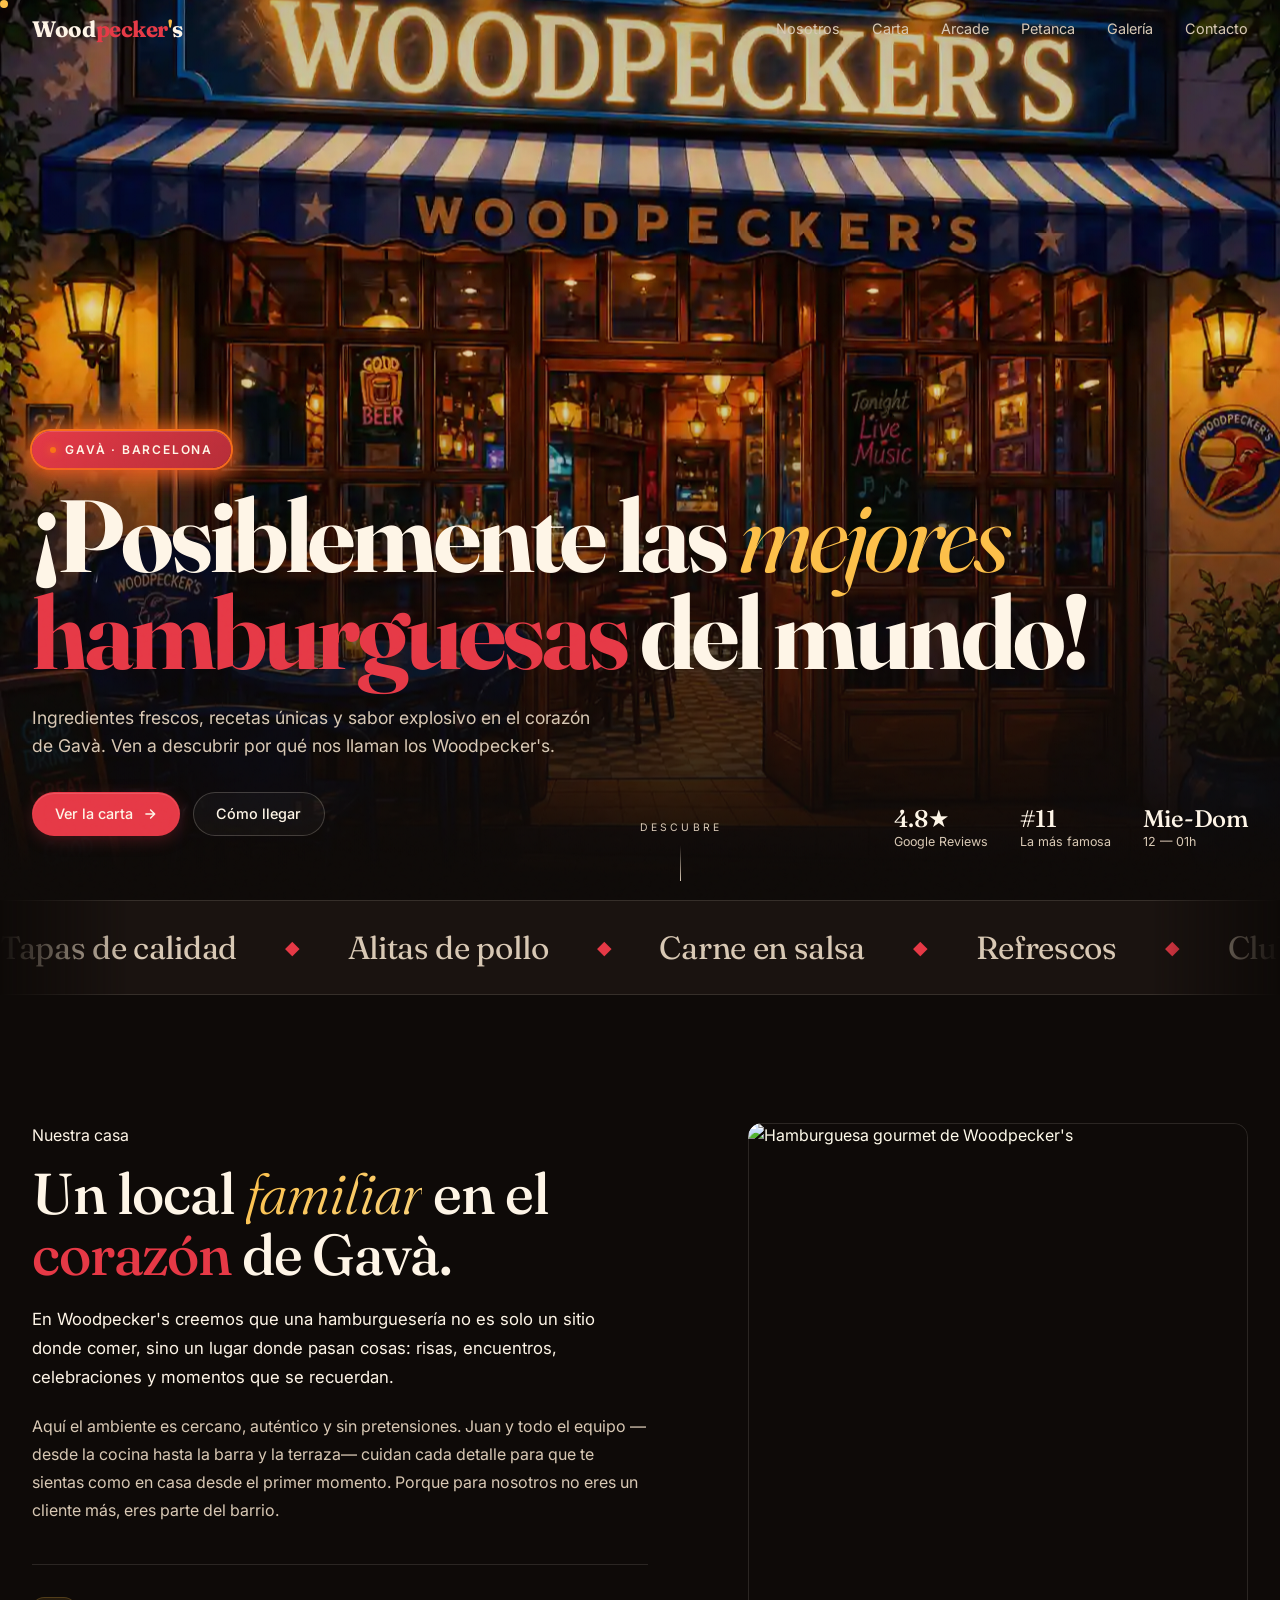
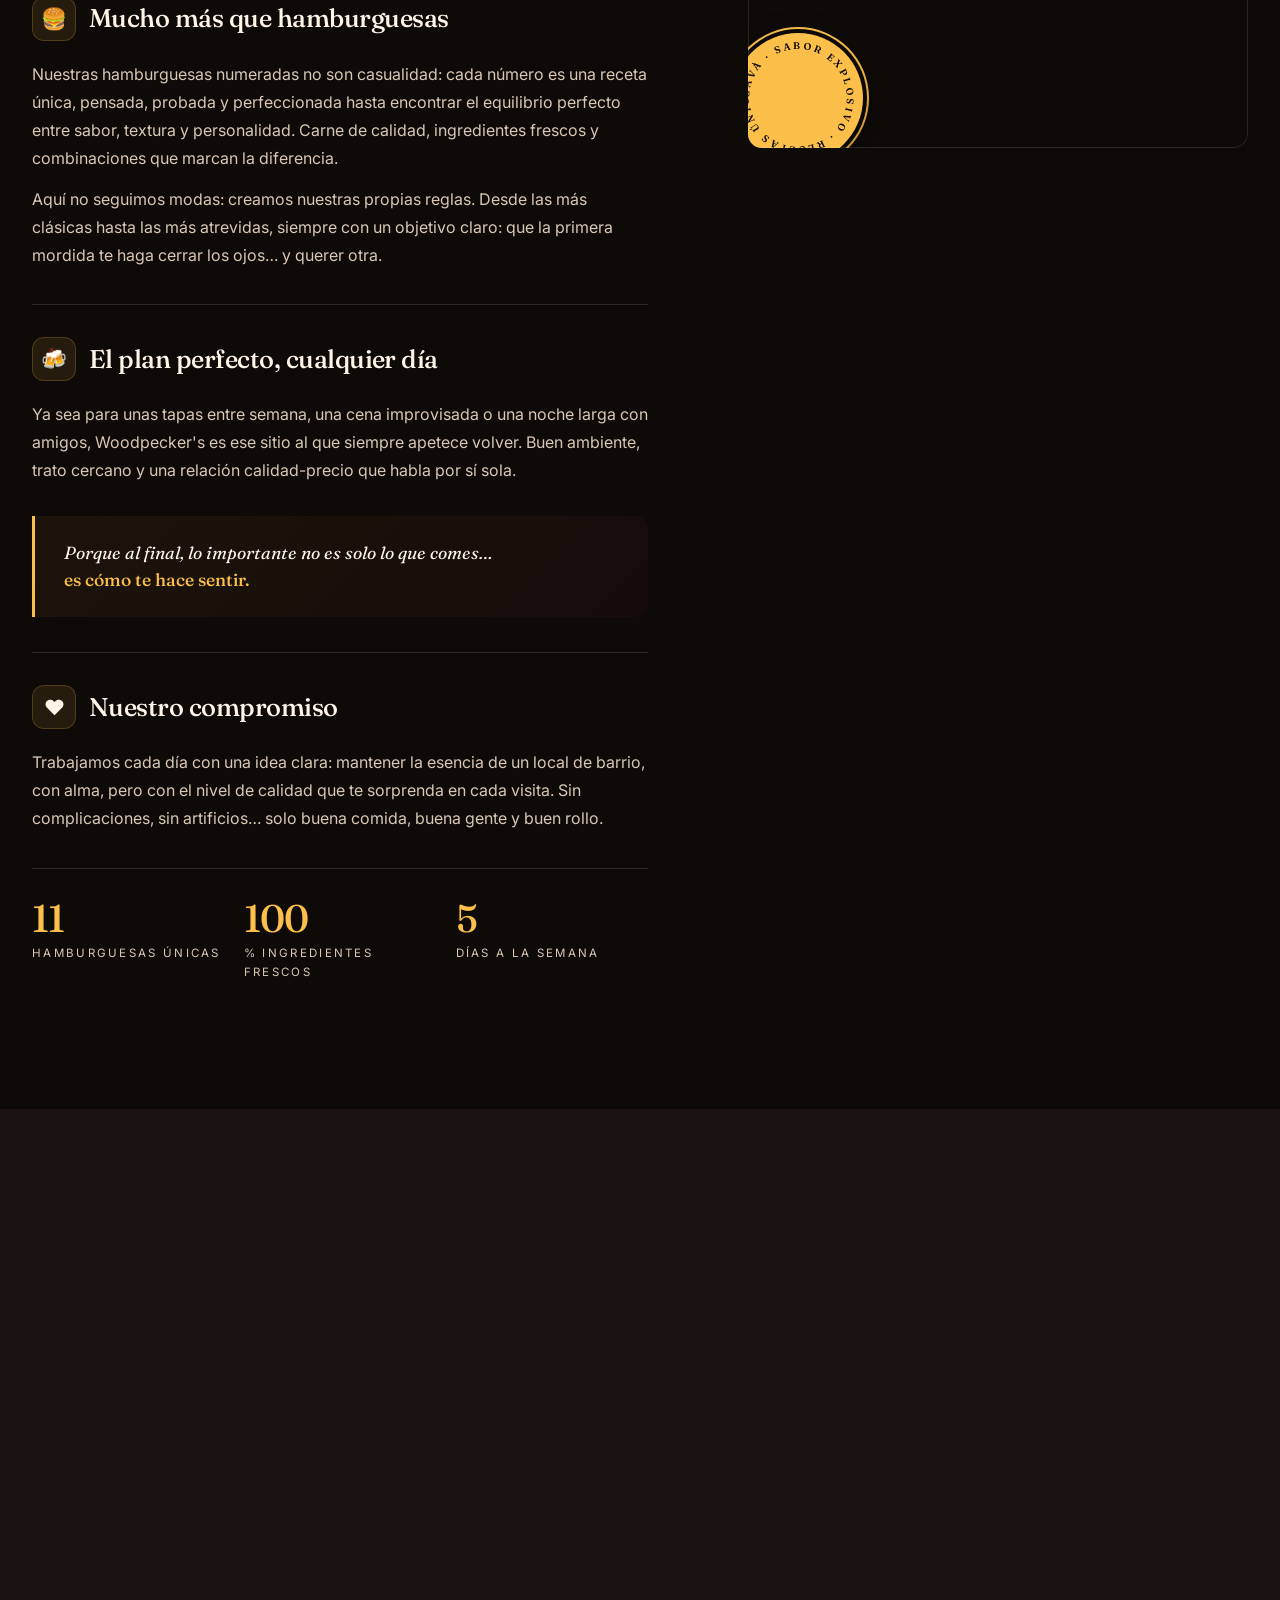
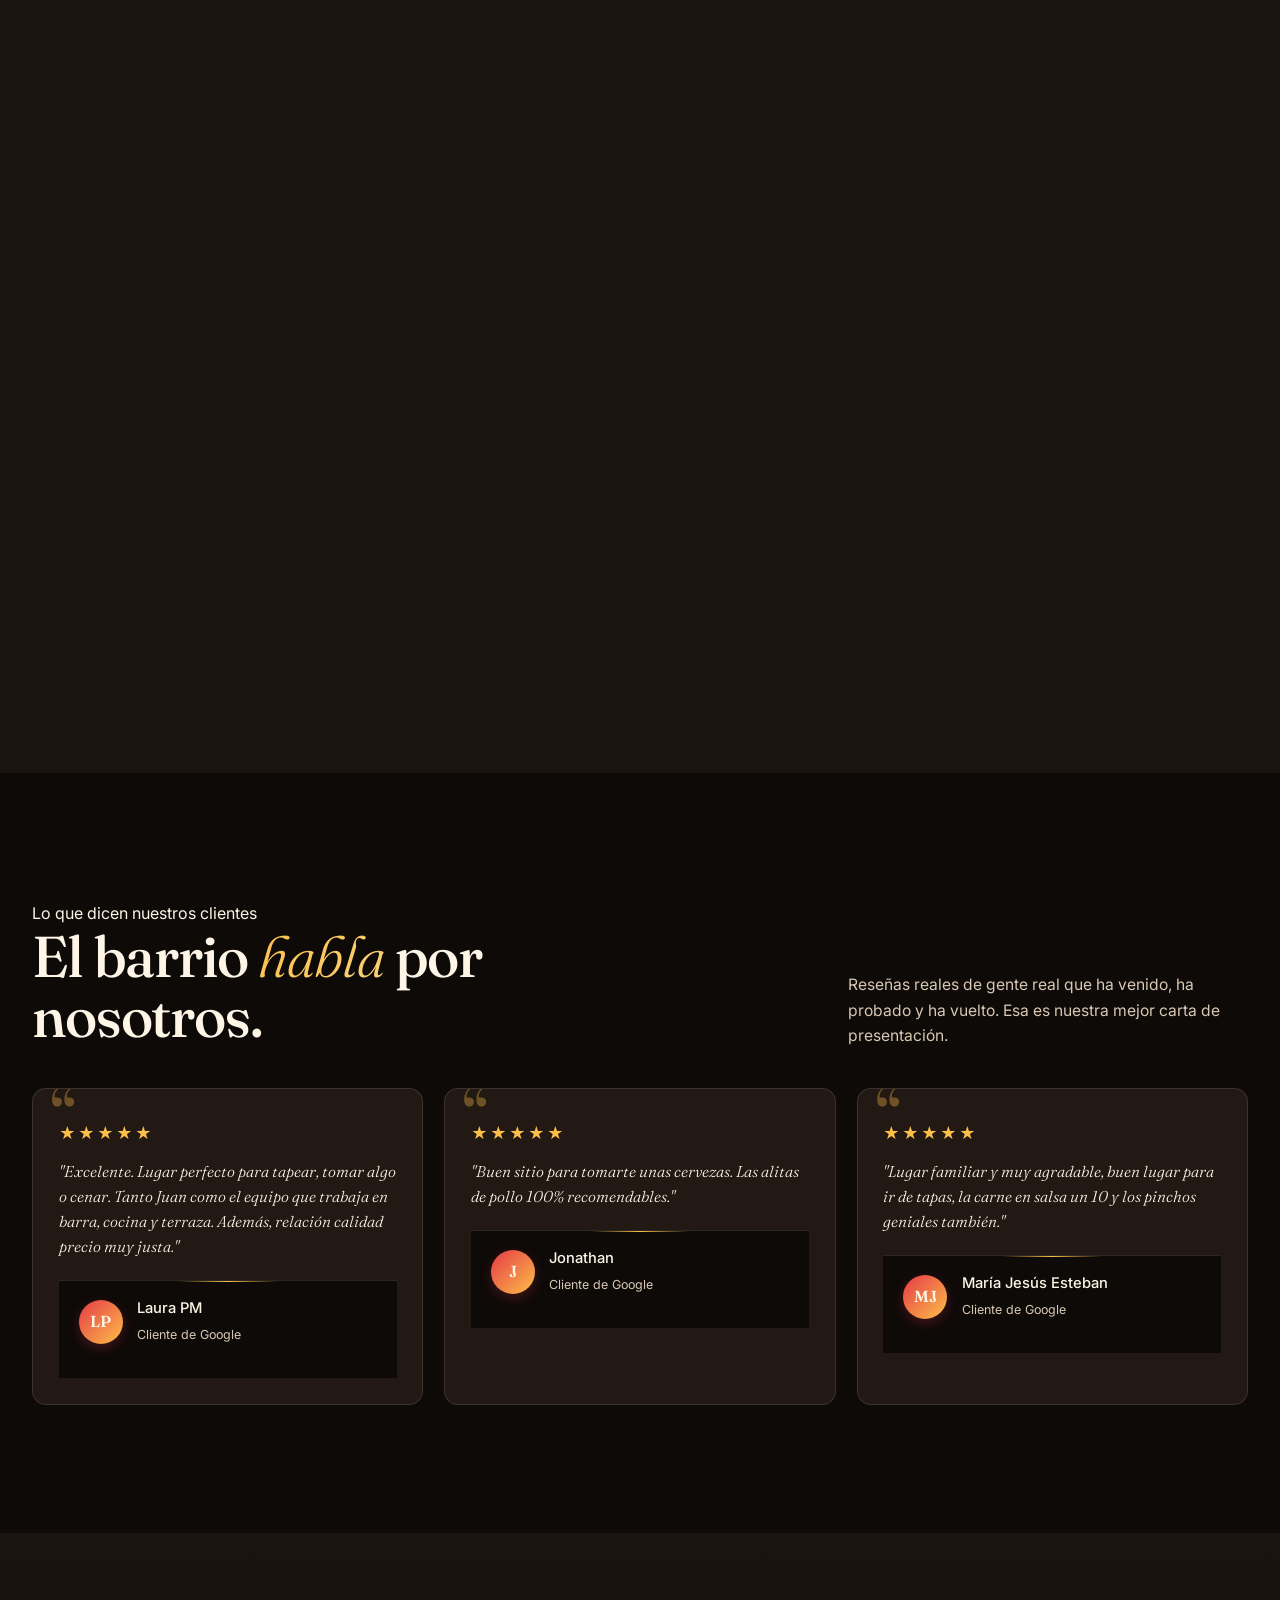
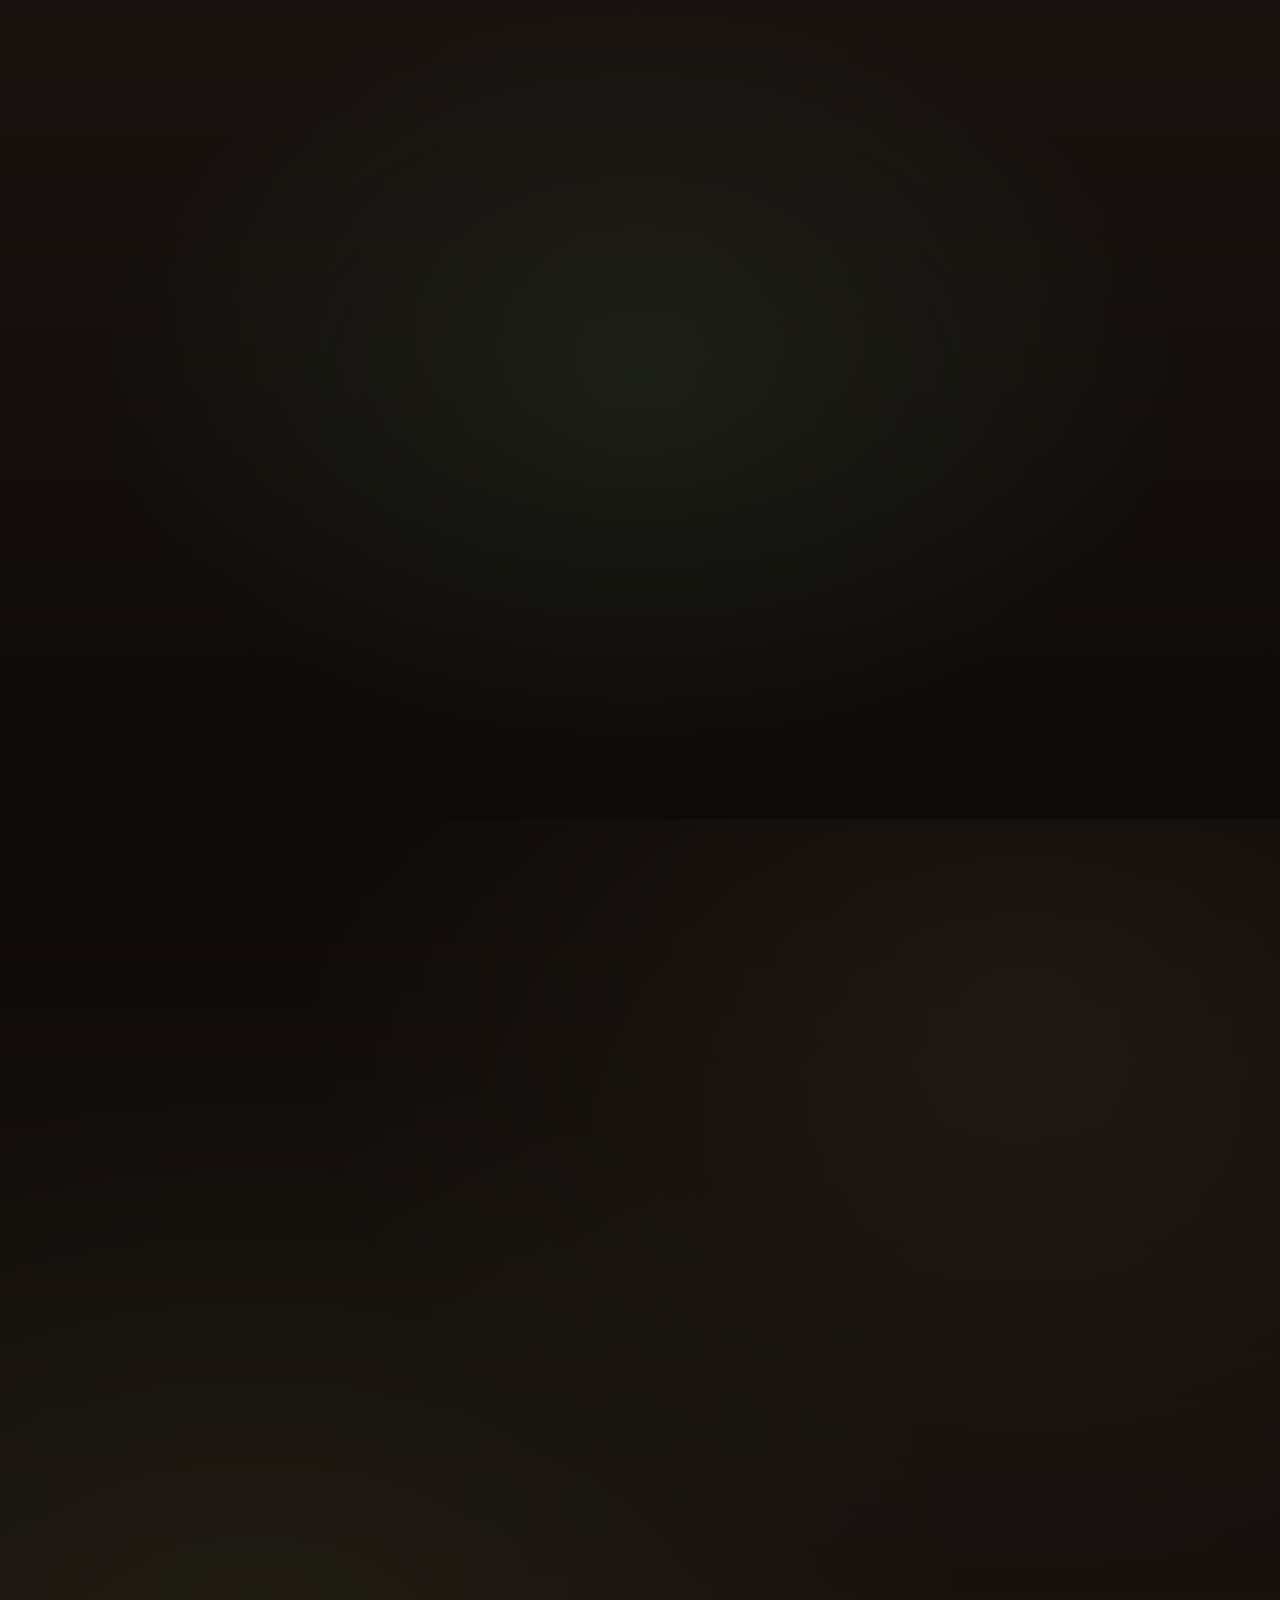
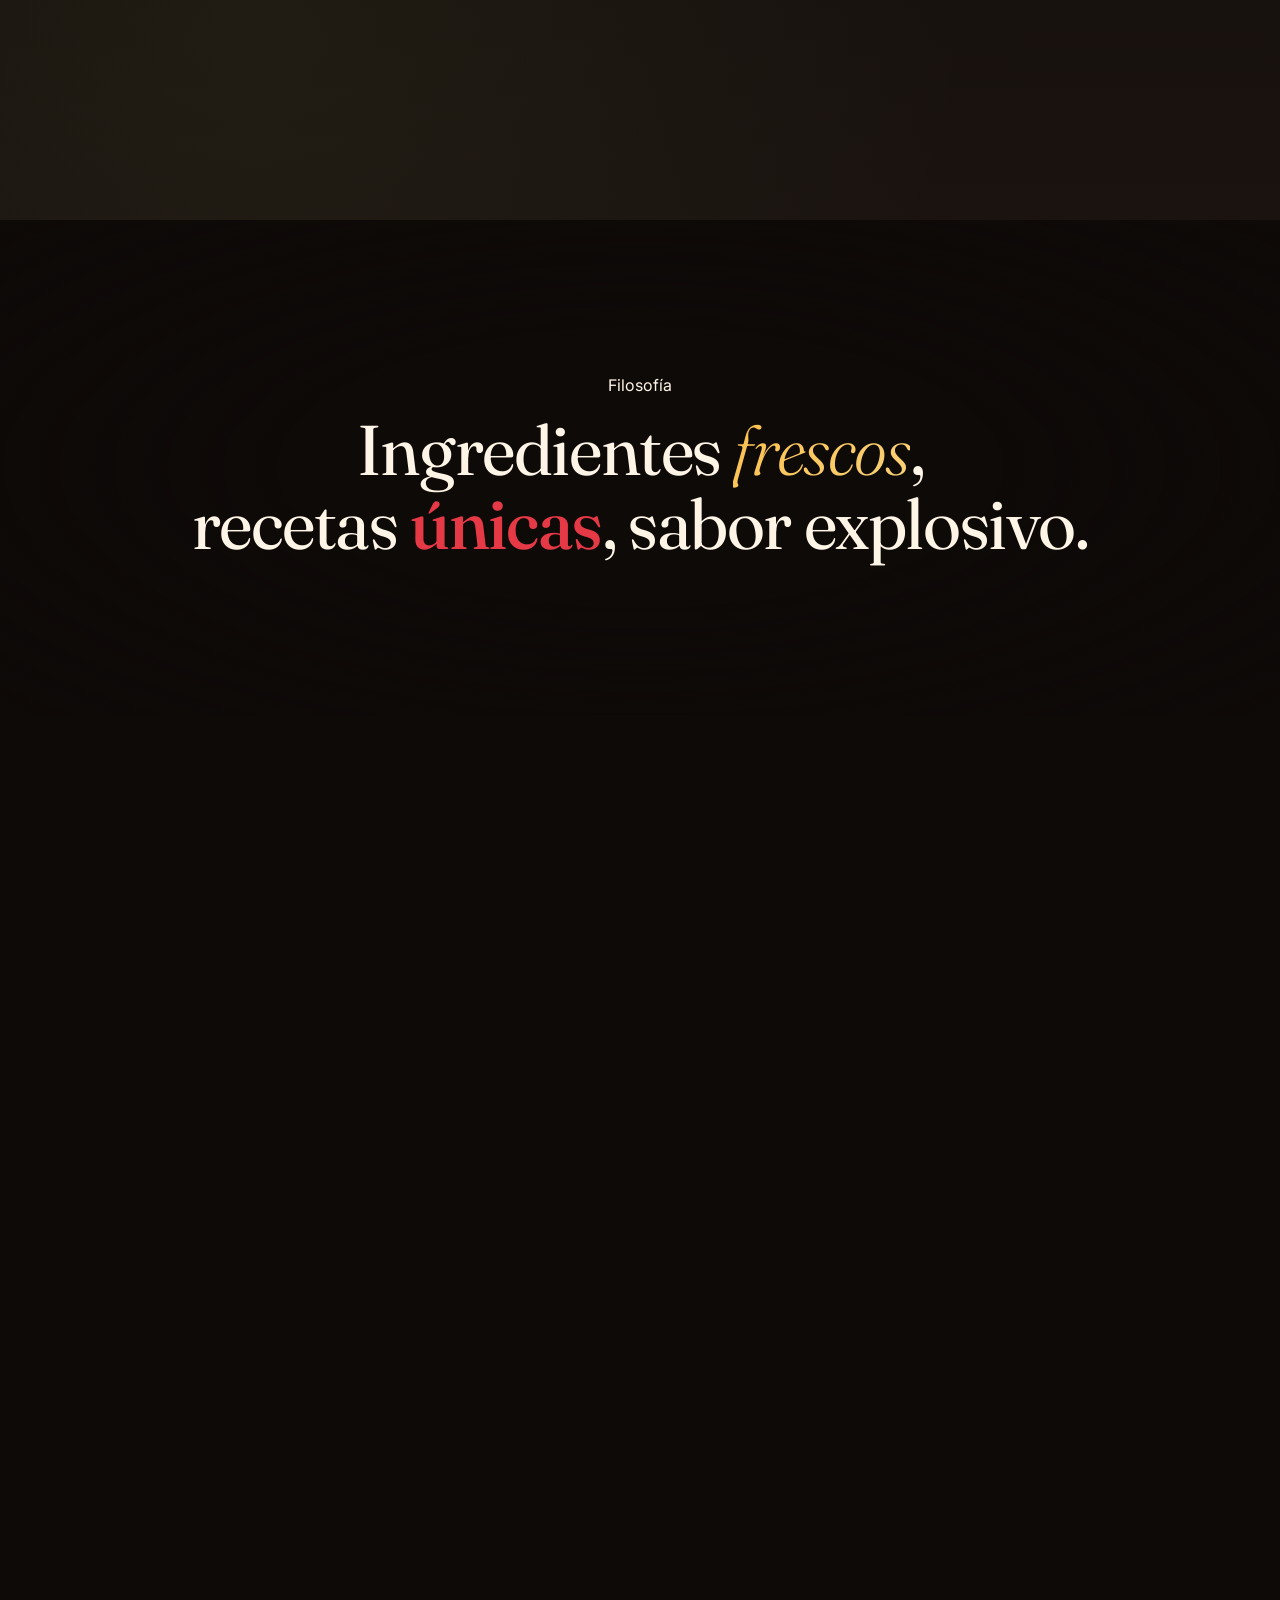
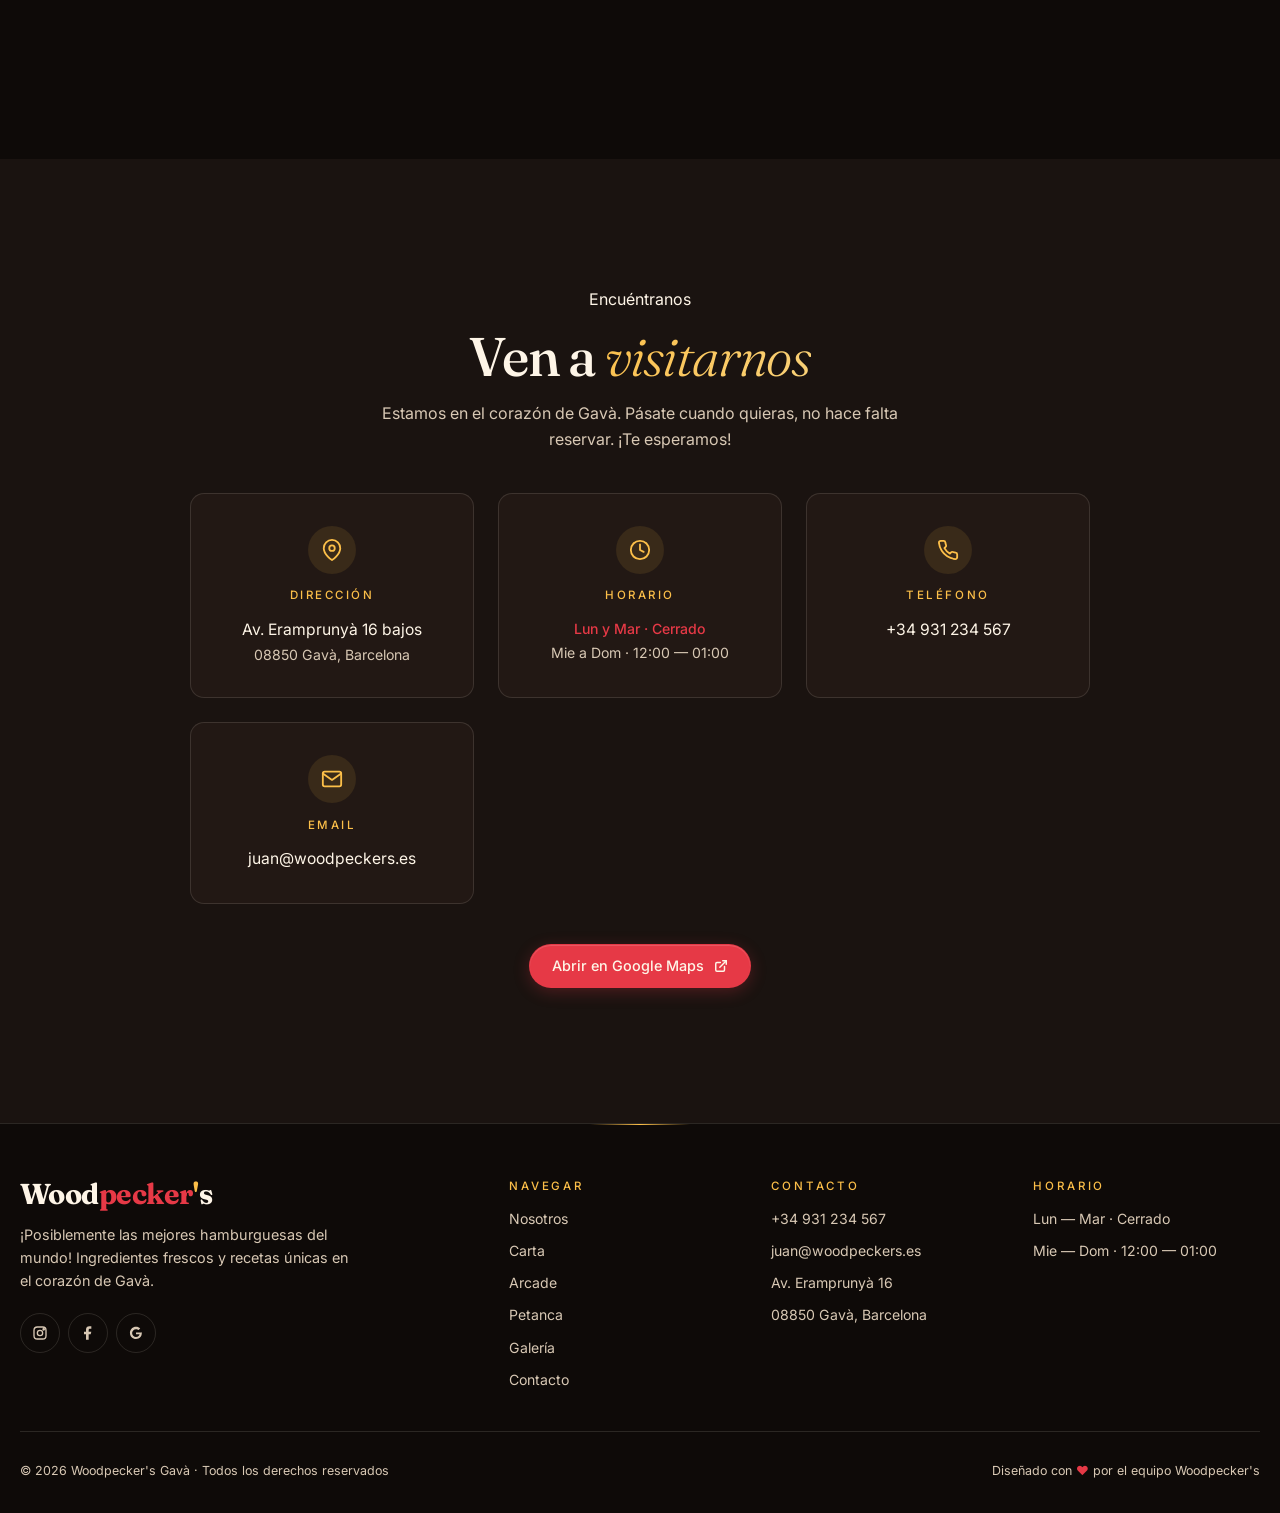
==== index.html @ 1327ab0d "Add files via upload" ====
<!DOCTYPE html>
<html lang="es">
<head>
<meta charset="UTF-8" />
<meta name="viewport" content="width=device-width, initial-scale=1.0, viewport-fit=cover" />
<meta name="theme-color" content="#0e0a08" />
<meta name="description" content="Woodpecker's Gavà — Posiblemente las mejores hamburguesas del mundo. Ingredientes frescos, recetas únicas y sabor explosivo en el corazón de Gavà." />
<meta property="og:title" content="Woodpecker's Gavà · Las mejores hamburguesas del mundo" />
<meta property="og:description" content="Ingredientes frescos, recetas únicas y sabor explosivo en el corazón de Gavà." />
<meta property="og:type" content="restaurant.restaurant" />
<meta property="og:image" content="img/hero.webp" />
<meta name="robots" content="index, follow" />
<title>Woodpecker's Gavà · Posiblemente las mejores hamburguesas del mundo</title>

<link rel="icon" href="data:image/svg+xml,%3Csvg xmlns='http://www.w3.org/2000/svg' viewBox='0 0 100 100'%3E%3Ctext y='.9em' font-size='90'%3E🍔%3C/text%3E%3C/svg%3E" />

<link rel="preconnect" href="https://fonts.googleapis.com">
<link rel="preconnect" href="https://fonts.gstatic.com" crossorigin>
<link rel="preconnect" href="https://images.unsplash.com">
<link rel="preconnect" href="https://maps.google.com">
<link rel="dns-prefetch" href="https://maps.google.com">
<link rel="preload" as="image" href="img/hero.webp" fetchpriority="high" />
<link href="https://fonts.googleapis.com/css2?family=Fraunces:ital,opsz,wght@0,9..144,300;0,9..144,500;0,9..144,700;0,9..144,900;1,9..144,500&family=Inter:wght@300;400;500;600;700&family=VT323&display=swap" rel="stylesheet">

<style>
/* =========================
   RESET & BASE
========================= */
*, *::before, *::after { box-sizing: border-box; margin: 0; padding: 0; }
html { scroll-behavior: smooth; -webkit-text-size-adjust: 100%; }

:root {
  --bg: #0e0a08;
  --bg-2: #1a1310;
  --surface: #221814;
  --wood: #3a2418;
  --cream: #fef5e7;
  --cream-dim: #d8c8b4;
  --ketchup: #e63946;
  --ketchup-dark: #b52d38;
  --mustard: #fcbf49;
  --mustard-glow: rgba(252, 191, 73, 0.3);
  --lettuce: #a7c957;
  --pixel: #7be495;
  --pixel-glow: rgba(123, 228, 149, 0.4);
  --clay: #c9a876;
  --clay-dark: #8b6f47;
  --border: rgba(254, 245, 231, 0.12);
  --border-strong: rgba(254, 245, 231, 0.2);
  --radius: 14px;
  --radius-sm: 8px;
  --max: 1280px;
  --ease-out: cubic-bezier(.16, 1, .3, 1);
  --ease-smooth: cubic-bezier(.4, 0, .2, 1);
  --ease-spring: cubic-bezier(.34, 1.56, .64, 1);
  --nav-h: 72px;
  --safe-bottom: env(safe-area-inset-bottom, 0px);
  --grad-mustard: linear-gradient(135deg, var(--mustard), #f9d27a);
  --grad-clay: linear-gradient(135deg, var(--clay), #e0c48e);
  --grad-ketchup-mustard: linear-gradient(90deg, var(--mustard), var(--ketchup));
}

@media (prefers-reduced-motion: reduce) {
  *, *::before, *::after {
    animation-duration: .01ms !important;
    animation-iteration-count: 1 !important;
    transition-duration: .01ms !important;
    scroll-behavior: auto !important;
  }
}

body {
  font-family: 'Inter', system-ui, -apple-system, BlinkMacSystemFont, 'Segoe UI', sans-serif;
  background: var(--bg);
  color: var(--cream);
  line-height: 1.6;
  -webkit-font-smoothing: antialiased;
  -moz-osx-font-smoothing: grayscale;
  text-rendering: optimizeLegibility;
  overflow-x: hidden;
  min-height: 100vh;
}

body.menu-open { overflow: hidden; }
body.menu-open::after {
  content: "";
  position: fixed; inset: 0;
  background: rgba(0,0,0,.5);
  z-index: 140;
  animation: fadeIn .4s var(--ease-smooth) both;
}
@keyframes fadeIn { from { opacity: 0; } to { opacity: 1; } }

img, video, svg { max-width: 100%; display: block; height: auto; }
a { color: inherit; text-decoration: none; }
button { font: inherit; cursor: pointer; border: none; background: none; color: inherit; }

.grad-text-mustard {
  background: var(--grad-mustard);
  -webkit-background-clip: text;
  background-clip: text;
  -webkit-text-fill-color: transparent;
  color: transparent;
}
.grad-text-clay {
  background: var(--grad-clay);
  -webkit-background-clip: text;
  background-clip: text;
  -webkit-text-fill-color: transparent;
  color: transparent;
}

.scroll-progress {
  position: fixed; top: 0; left: 0; width: 100%; height: 2px;
  background: transparent; z-index: 9998; pointer-events: none;
}
.scroll-progress-bar {
  height: 100%; width: 0%;
  background: var(--grad-ketchup-mustard);
  transform-origin: left;
  box-shadow: 0 0 8px var(--mustard-glow);
}

.skip-link {
  position: absolute; left: -9999px; top: auto;
  width: 1px; height: 1px; overflow: hidden; z-index: 10000;
}
.skip-link:focus {
  position: fixed; top: 1rem; left: 1rem;
  width: auto; height: auto; padding: .8rem 1.2rem;
  background: var(--cream); color: var(--bg);
  border-radius: var(--radius-sm); font-weight: 600; z-index: 10000;
}

:focus-visible {
  outline: 2px solid var(--mustard);
  outline-offset: 3px;
  border-radius: 4px;
}
button:focus-visible, a:focus-visible {
  outline: 2px solid var(--mustard);
  outline-offset: 4px;
}

h1, h2, h3, h4 { font-family: 'Fraunces', Georgia, serif; font-weight: 500; line-height: 1.05; letter-spacing: -0.02em; }

section { position: relative; padding: clamp(4rem, 10vw, 8rem) clamp(1.25rem, 4vw, 2rem); scroll-margin-top: var(--nav-h); }
.container { max-width: var(--max); margin: 0 auto; width: 100%; }

#carta, #arcade, #petanca, #galeria {
  content-visibility: auto;
  contain-intrinsic-size: auto 800px;
}

body::before {
  content: "";
  position: fixed; inset: 0; pointer-events: none; z-index: 999;
  opacity: .04; mix-blend-mode: overlay;
  background-image: url("data:image/svg+xml,%3Csvg viewBox='0 0 200 200' xmlns='http://www.w3.org/2000/svg'%3E%3Cfilter id='n'%3E%3CfeTurbulence type='fractalNoise' baseFrequency='0.9' numOctaves='3' stitchTiles='stitch'/%3E%3C/filter%3E%3Crect width='100%25' height='100%25' filter='url(%23n)'/%3E%3C/svg%3E");
}

/* =========================
   LOADER
========================= */
#loader {
  position: fixed; inset: 0; z-index: 9999;
  background: var(--bg);
  display: flex; align-items: center; justify-content: center;
  transition: opacity 1s var(--ease-out), visibility 1s;
}
#loader.hide { opacity: 0; visibility: hidden; pointer-events: none; }
.loader-logo {
  font-family: 'Fraunces', serif; font-weight: 700;
  font-size: clamp(1.8rem, 6vw, 3.2rem);
  letter-spacing: -.02em; color: var(--cream);
  display: flex; align-items: center; gap: .1rem;
  white-space: nowrap;
}
.loader-logo span { display: inline-block; opacity: 0; transform: translateY(20px) scale(0.9); }
.loader-logo span:nth-child(1){ color: var(--ketchup); animation: loaderRise .9s var(--ease-spring) .1s forwards; }
.loader-logo span:nth-child(2){ animation: loaderRise .9s var(--ease-spring) .2s forwards; }
.loader-logo span:nth-child(3){ color: var(--mustard); animation: loaderRise .9s var(--ease-spring) .3s forwards; }
.loader-logo span:nth-child(4){ animation: loaderRise .9s var(--ease-spring) .4s forwards; }
@keyframes loaderRise { to { opacity: 1; transform: none; } }

/* =========================
   NAV
========================= */
.nav {
  position: fixed; top: 0; left: 0; right: 0; z-index: 150;
  padding: 1rem clamp(1.25rem, 4vw, 2rem);
  display: flex; align-items: center; justify-content: space-between;
  transition: background .5s var(--ease-smooth), padding .5s var(--ease-smooth), border-color .5s var(--ease-smooth);
  border-bottom: 1px solid transparent;
  padding-top: calc(1rem + env(safe-area-inset-top, 0px));
}
.nav.scrolled {
  background: rgba(14, 10, 8, .85);
  -webkit-backdrop-filter: blur(14px) saturate(140%);
  backdrop-filter: blur(14px) saturate(140%);
  padding: .7rem clamp(1.25rem, 4vw, 2rem);
  padding-top: calc(.7rem + env(safe-area-inset-top, 0px));
  border-bottom-color: var(--border);
}
.brand {
  font-family: 'Fraunces', serif;
  font-size: 1.4rem; font-weight: 700; letter-spacing: -.02em;
  display: flex; align-items: baseline; gap: .02rem;
  line-height: 1; flex-shrink: 0;
  transition: transform .3s var(--ease-spring);
  z-index: 160; position: relative;
}
.brand:hover { transform: scale(1.05); }
.brand em { font-style: normal; color: var(--ketchup); }
.brand .apos { color: var(--mustard); }

.nav-links { display: flex; align-items: center; gap: 2rem; list-style: none; }
.nav-links a {
  font-size: .9rem; font-weight: 400; color: var(--cream-dim);
  position: relative; padding: .25rem 0;
  transition: color .3s var(--ease-smooth);
}
.nav-links a::after {
  content: ""; position: absolute; left: 0; bottom: -2px;
  height: 1.5px; width: 0;
  background: var(--grad-ketchup-mustard);
  transition: width .4s var(--ease-out);
  border-radius: 2px;
}
.nav-links a:hover { color: var(--cream); }
.nav-links a:hover::after { width: 100%; }

.menu-toggle {
  display: none;
  width: 48px; height: 48px;
  border: 1px solid var(--border); border-radius: 12px;
  position: relative; z-index: 160;
  background: rgba(14,10,8,.6);
  -webkit-backdrop-filter: blur(8px);
  backdrop-filter: blur(8px);
  flex-shrink: 0;
  transition: border-color .3s, background .3s;
}
.menu-toggle:hover { border-color: var(--mustard); background: rgba(252,191,73,.1); }
.menu-toggle .bar {
  position: absolute; left: 50%;
  width: 20px; height: 1.5px; background: var(--cream);
  transition: transform .45s var(--ease-spring);
  border-radius: 2px;
  transform-origin: center;
}
.menu-toggle .bar:nth-child(1) { top: calc(50% - 4px); transform: translateX(-50%); }
.menu-toggle .bar:nth-child(2) { top: calc(50% + 4px); transform: translateX(-50%); }
.menu-toggle.active .bar:nth-child(1) { top: 50%; transform: translate(-50%, 0) rotate(45deg); }
.menu-toggle.active .bar:nth-child(2) { top: 50%; transform: translate(-50%, 0) rotate(-45deg); }

/* =========================
   MOBILE MENU
========================= */
.mobile-menu {
  position: fixed; inset: 0; z-index: 145;
  background: var(--bg);
  display: flex; flex-direction: column;
  overflow-y: auto; -webkit-overflow-scrolling: touch;
  padding-top: calc(80px + env(safe-area-inset-top, 0px));
  padding-bottom: calc(2rem + var(--safe-bottom));
  transform: translateX(100%);
  transition: transform .55s var(--ease-out);
  visibility: hidden;
  contain: layout style;
}
.mobile-menu.open { transform: none; visibility: visible; }

.mobile-menu-nav {
  flex: 1;
  padding: 1.5rem clamp(1.5rem, 5vw, 2.5rem);
  display: flex; flex-direction: column; gap: .1rem;
}
.mobile-menu-item {
  display: flex; align-items: center; gap: 1rem;
  padding: 1rem 0;
  border-bottom: 1px solid rgba(254,245,231,.06);
  color: var(--cream);
  opacity: 0;
  transform: translateX(20px);
  transition: opacity .4s var(--ease-out), transform .4s var(--ease-out), color .3s;
  will-change: opacity, transform;
}
.mobile-menu.open .mobile-menu-item { opacity: 1; transform: none; }
.mobile-menu.open .mobile-menu-item:nth-child(1) { transition-delay: .08s; }
.mobile-menu.open .mobile-menu-item:nth-child(2) { transition-delay: .13s; }
.mobile-menu.open .mobile-menu-item:nth-child(3) { transition-delay: .18s; }
.mobile-menu.open .mobile-menu-item:nth-child(4) { transition-delay: .23s; }
.mobile-menu.open .mobile-menu-item:nth-child(5) { transition-delay: .28s; }
.mobile-menu.open .mobile-menu-item:nth-child(6) { transition-delay: .33s; }
.mobile-menu.open .mobile-menu-item:nth-child(7) { transition-delay: .38s; }

.mobile-menu-item:hover, .mobile-menu-item:focus-visible { color: var(--mustard); }
.mobile-menu-icon {
  width: 42px; height: 42px;
  display: flex; align-items: center; justify-content: center;
  border-radius: 12px; flex-shrink: 0; font-size: 1.2rem;
  transition: transform .3s var(--ease-spring);
}
.mobile-menu-item:hover .mobile-menu-icon { transform: scale(1.1); }
.mobile-menu-icon.hero-icon { background: rgba(230,57,70,.12); }
.mobile-menu-icon.about-icon, .mobile-menu-icon.cart-icon, .mobile-menu-icon.gallery-icon { background: rgba(252,191,73,.12); }
.mobile-menu-icon.arcade-icon { background: rgba(123,228,149,.12); }
.mobile-menu-icon.petanca-icon { background: rgba(201,168,118,.12); }
.mobile-menu-icon.contact-icon { background: rgba(167,201,87,.12); }

.mobile-menu-text { flex: 1; }
.mobile-menu-text h3 {
  font-family: 'Fraunces', serif;
  font-size: 1.35rem; font-weight: 500; letter-spacing: -.01em; line-height: 1.1;
}
.mobile-menu-text p {
  font-size: .82rem; color: var(--cream-dim);
  margin-top: .25rem; line-height: 1.3;
}
.mobile-menu-arrow {
  color: var(--cream-dim); font-size: .85rem;
  transition: transform .3s var(--ease-out), color .3s;
  flex-shrink: 0; opacity: .5;
}
.mobile-menu-item:hover .mobile-menu-arrow {
  transform: translateX(4px); color: var(--mustard); opacity: 1;
}

/* =========================
   BUTTONS
========================= */
.btn {
  display: inline-flex; align-items: center; gap: .6rem;
  padding: .85rem 1.4rem; border-radius: 999px;
  font-size: .9rem; font-weight: 500;
  transition: transform .4s var(--ease-out), box-shadow .4s var(--ease-out), background .4s var(--ease-out), color .4s var(--ease-out), border-color .4s var(--ease-out);
  border: 1px solid transparent;
  white-space: nowrap; text-align: center;
  justify-content: center; line-height: 1;
  position: relative; overflow: hidden;
  contain: layout style;
}
.btn::before {
  content: ""; position: absolute; top: 50%; left: 50%;
  width: 0; height: 0; border-radius: 50%;
  background: rgba(255,255,255,0.15);
  transform: translate(-50%, -50%);
  transition: width .5s var(--ease-out), height .5s var(--ease-out);
}
.btn:hover::before { width: 300px; height: 300px; }
.btn svg { flex-shrink: 0; transition: transform .3s var(--ease-out); }
.btn:hover svg { transform: translateX(2px); }

.btn-primary {
  background: var(--ketchup); color: var(--cream);
  box-shadow: 0 4px 16px rgba(230,57,70,.25), inset 0 1px 0 rgba(255,255,255,.15);
}
.btn-primary:hover {
  background: var(--mustard); color: var(--bg);
  transform: translateY(-3px);
  box-shadow: 0 12px 32px rgba(252,191,73,.35), inset 0 1px 0 rgba(255,255,255,.2);
}
.btn-ghost {
  border: 1px solid var(--border-strong); color: var(--cream);
  background: rgba(254,245,231,0.03);
}
.btn-ghost:hover {
  border-color: var(--mustard); color: var(--mustard);
  background: rgba(252,191,73,.08);
  transform: translateY(-3px);
}
.btn-clay {
  background: linear-gradient(135deg, var(--clay), var(--clay-dark));
  color: var(--bg); font-weight: 600;
  box-shadow: 0 4px 16px rgba(201,168,118,.3), inset 0 1px 0 rgba(255,255,255,.2);
}
.btn-clay:hover {
  background: linear-gradient(135deg, #d4b384, var(--clay));
  transform: translateY(-3px);
  box-shadow: 0 12px 32px rgba(201,168,118,.4), inset 0 1px 0 rgba(255,255,255,.25);
}

/* =========================
   HERO
========================= */
.hero {
  min-height: 100svh; min-height: 100vh;
  display: flex; flex-direction: column; justify-content: flex-end;
  padding: calc(var(--nav-h) + 2rem) 0 4rem;
  padding-top: calc(var(--nav-h) + 2rem + env(safe-area-inset-top, 0px));
  overflow: hidden;
  contain: layout style;
}
.hero-bg {
  position: absolute; inset: 0;
  background:
    linear-gradient(180deg, rgba(14,10,8,.25) 0%, rgba(14,10,8,.1) 40%, var(--bg) 95%),
    url('img/hero.webp') center/cover no-repeat;
  transform: scale(1.05);
  animation: slowZoom 25s ease-in-out infinite alternate;
  will-change: transform;
}
@keyframes slowZoom { 0% { transform: scale(1.05) translate(0, 0); } 100% { transform: scale(1.15) translate(-1%, -1%); } }

.hero-inner {
  position: relative; z-index: 2;
  padding: 0 clamp(1.25rem, 4vw, 2rem);
  max-width: var(--max); margin: 0 auto; width: 100%;
}
.hero-badge {
  display: inline-flex; align-items: center; gap: .6rem;
  background: linear-gradient(135deg, var(--ketchup), var(--ketchup-dark));
  color: var(--cream);
  padding: .55rem 1.1rem; border-radius: 999px;
  font-size: .75rem; font-weight: 600; letter-spacing: .15em;
  text-transform: uppercase;
  box-shadow: 0 8px 24px rgba(230,57,70,.35), inset 0 1px 0 rgba(255,255,255,.15);
  position: relative; overflow: hidden;
  opacity: 0; animation: fadeUp 0.8s var(--ease-out) 1.2s forwards;
}
.hero-badge::before {
  content: ""; width: 6px; height: 6px; border-radius: 50%;
  background: var(--mustard);
  box-shadow: 0 0 8px var(--mustard);
  animation: pulse 1.6s ease-in-out infinite;
  flex-shrink: 0;
}
.hero-badge::after {
  content: ""; position: absolute; top: 0; left: -100%;
  width: 100%; height: 100%;
  background: linear-gradient(90deg, transparent, rgba(255,255,255,.3), transparent);
  animation: shimmer 3s ease-in-out infinite 2s;
}
@keyframes shimmer { 0%, 100% { left: -100%; } 50% { left: 100%; } }
@keyframes pulse { 0%,100%{ transform: scale(1); opacity: 1;} 50%{ transform: scale(1.4); opacity: .7; } }
  /* Open/closed status glow ring */
  .hero-badge.is-open {
    box-shadow: 0 8px 24px rgba(230,57,70,.35), inset 0 1px 0 rgba(255,255,255,.15),
                0 0 0 2px #4ade80,
                0 0 16px 6px rgba(74,222,128,.6),
                0 0 32px 10px rgba(74,222,128,.25);
  }
  .hero-badge.is-open::before {
    background: #4ade80;
    box-shadow: 0 0 8px rgba(74,222,128,1);
  }
  .hero-badge.is-closed {
    box-shadow: 0 8px 24px rgba(230,57,70,.35), inset 0 1px 0 rgba(255,255,255,.15),
                0 0 0 2px #f97316,
                0 0 16px 6px rgba(249,115,22,.65),
                0 0 32px 10px rgba(249,115,22,.3);
  }
  .hero-badge.is-closed::before {
    background: #f97316;
    box-shadow: 0 0 8px rgba(249,115,22,1);
  }
@keyframes fadeUp { from { opacity: 0; transform: translateY(10px); } to { opacity: 1; transform: none; } }

.hero h1 {
  font-size: clamp(2.4rem, 8vw, 7rem);
  font-weight: 700; line-height: .95; letter-spacing: -.03em;
  margin-top: 1.2rem; max-width: 1100px; word-break: break-word;
}
.hero h1 .word {
  display: inline-block; opacity: 0; transform: translateY(30px);
  animation: wordRise 0.8s var(--ease-out) forwards;
}
.hero h1 .word:nth-child(1) { animation-delay: 1.4s; }
.hero h1 .word:nth-child(2) { animation-delay: 1.5s; }
.hero h1 .word:nth-child(3) { animation-delay: 1.6s; }
.hero h1 .word:nth-child(4) { animation-delay: 1.7s; }
.hero h1 .word:nth-child(5) { animation-delay: 1.8s; }
.hero h1 em {
  font-style: italic; font-weight: 400; color: var(--mustard);
  font-variation-settings: "opsz" 144; display: inline-block;
}
.hero h1 .accent { color: var(--ketchup); font-style: normal; display: inline-block; }
@keyframes wordRise { to { opacity: 1; transform: none; } }

.hero-sub {
  max-width: 560px; margin-top: 1.4rem; color: var(--cream-dim);
  font-size: clamp(.95rem, 1.5vw, 1.1rem);
  opacity: 0; animation: fadeUp 0.8s var(--ease-out) 2s forwards;
}
.hero-cta {
  margin-top: 2rem; display: flex; flex-wrap: wrap; gap: .8rem;
  opacity: 0; animation: fadeUp 0.8s var(--ease-out) 2.2s forwards;
}
.hero-meta {
  position: absolute; right: clamp(1.25rem, 4vw, 2rem); bottom: clamp(1.5rem, 4vw, 3rem);
  display: flex; gap: 2rem; flex-wrap: wrap; z-index: 2;
  opacity: 0; animation: fadeUp 0.8s var(--ease-out) 2.4s forwards;
}
.hero-meta div { display: flex; flex-direction: column; font-size: .78rem; color: var(--cream-dim); transition: transform .3s var(--ease-spring); }
.hero-meta div:hover { transform: translateY(-2px); }
.hero-meta strong {
  font-family: 'Fraunces', serif; font-size: 1.5rem; font-weight: 500;
  color: var(--cream); letter-spacing: -.01em; line-height: 1.1;
}
.scroll-cue {
  position: absolute; left: 50%; bottom: 1.2rem; transform: translateX(-50%); z-index: 2;
  display: flex; flex-direction: column; align-items: center; gap: .5rem;
  font-size: .65rem; letter-spacing: .3em; text-transform: uppercase; color: var(--cream-dim);
  opacity: 0; animation: fadeUp 0.8s var(--ease-out) 2.6s forwards;
}
.scroll-cue::after {
  content: ""; width: 1px; height: 36px;
  background: linear-gradient(180deg, transparent, var(--cream-dim));
  animation: scrollLine 2s ease-in-out infinite;
  transform-origin: top;
}
@keyframes scrollLine { 0%,100%{ transform: scaleY(0.2); opacity: .5; } 50%{ transform: scaleY(1); opacity: 1; } }

/* =========================
   MARQUEE
========================= */
.marquee {
  padding: 1.3rem 0; border-block: 1px solid var(--border); background: var(--bg-2);
  overflow: hidden; white-space: nowrap;
  -webkit-mask-image: linear-gradient(90deg, transparent, black 10%, black 90%, transparent);
  mask-image: linear-gradient(90deg, transparent, black 10%, black 90%, transparent);
}
.marquee-track {
  display: inline-flex; gap: 3rem; animation: scroll 40s linear infinite;
  font-family: 'Fraunces', serif; font-size: clamp(1.2rem, 2.8vw, 2rem);
  font-weight: 400; letter-spacing: -.01em; color: var(--cream-dim);
  padding-right: 3rem;
  will-change: transform;
}
.marquee-track span { display: inline-flex; align-items: center; gap: 3rem; }
.marquee-track .dot { color: var(--ketchup); font-size: .6em; animation: dotPulse 2s ease-in-out infinite; }
@keyframes dotPulse { 0%, 100% { opacity: 0.5; transform: scale(1); } 50% { opacity: 1; transform: scale(1.2); } }
@keyframes scroll { to { transform: translateX(-50%); } }

/* =========================
   ABOUT
========================= */
.about-grid { display: grid; grid-template-columns: 1.15fr 1fr; gap: clamp(2rem, 5vw, 5rem); align-items: start; }
.about-text h2 { font-size: clamp(2rem, 5vw, 3.6rem); margin-top: 1rem; }
.about-text h2 em { font-style: italic; font-weight: 300; }
.about-text h2 .accent { color: var(--ketchup); font-style: normal; font-weight: 500; }
.about-text > p, .about-section p { margin-top: 1.2rem; color: var(--cream-dim); font-size: 1rem; line-height: 1.75; }
.about-text > p:first-of-type { font-size: 1.05rem; color: var(--cream); }

.about-section { margin-top: 2.2rem; padding-top: 2rem; border-top: 1px solid var(--border); }
.about-section:first-of-type { margin-top: 2.5rem; }
.about-section-head { display: flex; align-items: center; gap: .8rem; margin-bottom: .8rem; }
.about-emoji {
  width: 44px; height: 44px;
  display: inline-flex; align-items: center; justify-content: center;
  background: rgba(252,191,73,.1); border: 1px solid rgba(252,191,73,.2);
  border-radius: 12px; font-size: 1.3rem; flex-shrink: 0;
  transition: transform .4s var(--ease-spring), background .3s;
}
.about-section:hover .about-emoji { transform: scale(1.1) rotate(-5deg); background: rgba(252,191,73,.18); }
.about-section-head h3 { font-size: clamp(1.25rem, 2.5vw, 1.6rem); font-weight: 500; color: var(--cream); }
.about-section p + p { margin-top: .8rem; }
.about-quote {
  margin: 2rem 0 0; padding: 1.5rem 1.8rem;
  background: linear-gradient(135deg, rgba(252,191,73,.06), rgba(230,57,70,.04));
  border-left: 3px solid var(--mustard);
  border-radius: 0 var(--radius) var(--radius) 0;
  font-family: 'Fraunces', serif; font-style: italic;
  font-size: 1.1rem; line-height: 1.5; color: var(--cream);
}
.about-quote strong { color: var(--mustard); font-weight: 500; font-style: normal; }

.stats {
  margin-top: 2.2rem; display: grid; grid-template-columns: repeat(3, 1fr); gap: 1.2rem;
  border-top: 1px solid var(--border); padding-top: 1.8rem;
}
.stats div { transition: transform .3s var(--ease-spring); }
.stats div:hover { transform: translateY(-4px); }
.stats div strong {
  font-family: 'Fraunces', serif; font-size: clamp(1.6rem, 4vw, 2.4rem);
  font-weight: 500; color: var(--mustard); display: block; letter-spacing: -.02em; line-height: 1.1;
}
.stats div span { font-size: .72rem; color: var(--cream-dim); text-transform: uppercase; letter-spacing: .2em; margin-top: .3rem; display: block; }

.about-visual {
  position: sticky;
  top: calc(var(--nav-h) + 2rem);
  max-width: 500px;
  width: 100%;
  margin-left: auto;
  opacity: 0;
  transform: translate3d(0, 40px, 0);
  transition: opacity .9s var(--ease-out) .2s, transform .9s var(--ease-out) .2s;
  overflow: hidden;        /* FIX: prevents scaled img from overflowing border-radius */
  border-radius: var(--radius);
}
.about-visual.visible { opacity: 1; transform: none; }

.about-visual img {
  width: 100%;
  height: auto;
  aspect-ratio: 4 / 5;
  object-fit: cover;
  border-radius: var(--radius);
  display: block;
  filter: contrast(1.05) saturate(1.05);
  box-shadow: 0 20px 60px rgba(0,0,0,.4);
  transition: transform .8s var(--ease-out);
}
.about-visual::after {
  content: ""; position: absolute; inset: 0;
  box-shadow: inset 0 0 0 1px var(--border);
  border-radius: var(--radius); pointer-events: none;
}
.about-visual:hover img { transform: scale(1.03); }

.about-badge {
  position: absolute;
  bottom: -15px; left: -15px;
  width: 130px; height: 130px;
  background: var(--mustard); color: var(--bg); border-radius: 50%;
  display: flex; align-items: center; justify-content: center;
  font-family: 'Fraunces', serif; font-size: .9rem; font-weight: 600;
  text-align: center; line-height: 1.2;
  animation: spin 22s linear infinite;
  box-shadow: 0 20px 40px rgba(0,0,0,.4), 0 0 0 4px var(--bg), 0 0 0 6px var(--mustard);
  pointer-events: none;
}
.about-badge svg { position: absolute; width: 100%; height: 100%; }
@keyframes spin { to { transform: rotate(360deg); } }

/* =========================
   MENU
========================= */
.menu { background: var(--bg-2); }
.menu-head { display: flex; justify-content: space-between; align-items: end; gap: 2rem; flex-wrap: wrap; margin-bottom: 2.5rem; }
.menu-head h2 { font-size: clamp(2rem, 5vw, 3.6rem); max-width: 600px; }
.menu-head h2 em { font-style: italic; font-weight: 300; }
.menu-head h2 .accent { color: var(--ketchup); font-style: normal; font-weight: 500; }
.menu-head p { max-width: 400px; color: var(--cream-dim); font-size: .98rem; }

.menu-grid { display: grid; grid-template-columns: repeat(auto-fill, minmax(280px, 1fr)); gap: 1.3rem; }
.dish {
  background: var(--surface); border: 1px solid var(--border); border-radius: var(--radius);
  overflow: hidden; transition: transform .5s var(--ease-out), border-color .3s, box-shadow .4s;
  display: flex; flex-direction: column; position: relative;
  opacity: 0; transform: translate3d(0, 20px, 0);
  contain: layout style;
}
.dish.visible { opacity: 1; transform: none; transition: opacity .7s var(--ease-out), transform .7s var(--ease-out), border-color .3s, box-shadow .4s; }
.dish.visible:hover { transition: transform .5s var(--ease-out), border-color .3s, box-shadow .4s; }
.dish:hover {
  transform: translateY(-8px) scale(1.01);
  border-color: rgba(252,191,73,.4);
  box-shadow: 0 25px 50px rgba(0,0,0,.35), 0 0 0 1px rgba(252,191,73,.2);
}
.dish-img { aspect-ratio: 4/3; overflow: hidden; position: relative; background: var(--wood); }
.dish-img img { width: 100%; height: 100%; object-fit: cover; transition: transform .8s var(--ease-out); }
.dish:hover .dish-img img { transform: scale(1.1); }
.dish-img::after {
  content: ""; position: absolute; inset: 0;
  background: linear-gradient(180deg, transparent 55%, rgba(14,10,8,.7));
  pointer-events: none;
}
.dish-badge {
  position: absolute; top: 12px; left: 12px; z-index: 3;
  background: var(--ketchup); color: var(--cream);
  padding: .4rem .8rem; border-radius: 999px;
  font-size: .68rem; font-weight: 600; letter-spacing: .15em;
  text-transform: uppercase;
  box-shadow: 0 8px 20px rgba(0,0,0,.3), inset 0 1px 0 rgba(255,255,255,.15);
  animation: badgeFloat 3s ease-in-out infinite;
}
.dish-badge.alt { background: var(--mustard); color: var(--bg); }
@keyframes badgeFloat { 0%, 100% { transform: translateY(0) rotate(-2deg); } 50% { transform: translateY(-3px) rotate(2deg); } }
.dish-body { padding: 1.2rem 1.3rem 1.4rem; display: flex; flex-direction: column; flex: 1; }
.dish-num { font-family: 'VT323', monospace; color: var(--mustard); font-size: .95rem; letter-spacing: .1em; margin-bottom: .3rem; }
.dish-head { display: flex; justify-content: space-between; gap: 1rem; align-items: flex-start; }
.dish-head h3 { font-size: 1.25rem; font-weight: 500; letter-spacing: -.01em; line-height: 1.2; transition: color .3s; }
.dish:hover .dish-head h3 { color: var(--mustard); }
.dish-price { font-family: 'Fraunces', serif; font-size: 1.25rem; color: var(--ketchup); white-space: nowrap; font-weight: 600; flex-shrink: 0; }
.dish-desc { margin-top: .5rem; color: var(--cream-dim); font-size: .9rem; flex: 1; line-height: 1.5; }

/* =========================
   TESTIMONIALS
========================= */
.testimonials { background: var(--bg); overflow: hidden; }
.testi-grid { margin-top: 2.5rem; display: grid; grid-template-columns: repeat(auto-fit, minmax(280px, 1fr)); gap: 1.3rem; }
.testi-card {
  background: var(--surface); border: 1px solid var(--border); border-radius: var(--radius);
  padding: 2rem 1.6rem 1.6rem; position: relative; transition: transform .5s var(--ease-out), border-color .3s;
  overflow: hidden; isolation: isolate;
}
.testi-card::before {
  content: ""; position: absolute; inset: -1px; border-radius: var(--radius); padding: 1px;
  background: linear-gradient(135deg, transparent 40%, var(--mustard) 50%, var(--ketchup) 60%, transparent 70%);
  background-size: 200% 200%;
  -webkit-mask: linear-gradient(#000 0 0) content-box, linear-gradient(#000 0 0);
  -webkit-mask-composite: xor; mask-composite: exclude;
  opacity: 0; transition: opacity .4s, background-position 4s linear; z-index: -1;
}
.testi-card:hover { transform: translateY(-6px); }
.testi-card:hover::before { opacity: 1; background-position: 200% 200%; }
.testi-card::after {
  content: "\201C"; position: absolute; top: -10px; left: 18px;
  font-family: 'Fraunces', serif; font-size: 5rem; line-height: 1;
  color: var(--mustard); opacity: .35; pointer-events: none; transition: transform .4s var(--ease-out);
}
.testi-card:hover::after { transform: scale(1.1) rotate(-5deg); }
.testi-stars { color: var(--mustard); font-size: 1rem; margin-bottom: .8rem; letter-spacing: 2px; }
.testi-quote { color: var(--cream); font-size: .98rem; line-height: 1.6; font-family: 'Fraunces', serif; font-weight: 300; font-style: italic; }
.testi-author { margin-top: 1.3rem; display: flex; align-items: center; gap: .9rem; padding-top: 1rem; border-top: 1px solid var(--border); }
.testi-avatar {
  width: 44px; height: 44px; border-radius: 50%;
  background: linear-gradient(135deg, var(--ketchup), var(--mustard));
  display: flex; align-items: center; justify-content: center;
  color: var(--cream); font-weight: 600; font-size: 1rem; flex-shrink: 0;
  font-family: 'Fraunces', serif; box-shadow: 0 4px 12px rgba(230,57,70,.25);
  transition: transform .4s var(--ease-spring);
}
.testi-card:hover .testi-avatar { transform: rotate(360deg) scale(1.05); }
.testi-author strong { display: block; font-weight: 500; font-size: .92rem; }
.testi-author span { font-size: .78rem; color: var(--cream-dim); }

/* =========================
   ARCADE
========================= */
.arcade {
  background: radial-gradient(ellipse at center, rgba(123,228,149,.08), transparent 60%),
  linear-gradient(180deg, var(--bg-2) 0%, var(--bg) 100%);
  position: relative; overflow: hidden;
}
.arcade::before {
  content: ""; position: absolute; inset: 0;
  background-image: linear-gradient(rgba(123,228,149,.05) 1px, transparent 1px),
  linear-gradient(90deg, rgba(123,228,149,.05) 1px, transparent 1px);
  background-size: 40px 40px; pointer-events: none;
  -webkit-mask-image: radial-gradient(ellipse at center, black 40%, transparent 75%);
  mask-image: radial-gradient(ellipse at center, black 40%, transparent 75%);
  animation: gridPan 20s linear infinite;
}
@keyframes gridPan { 0% { background-position: 0 0, 0 0; } 100% { background-position: 40px 40px, 40px 40px; } }
.arcade-inner { position: relative; z-index: 2; }
.arcade-head { text-align: center; max-width: 700px; margin: 0 auto 2.5rem; }
.arcade-head .eyebrow { color: var(--pixel); }
.arcade-head .eyebrow::before { background: var(--pixel); }
.arcade-head h2 { font-size: clamp(2rem, 5vw, 3.6rem); margin-top: 1rem; }
.arcade-head h2 em {
  font-family: 'VT323', monospace; font-style: normal; font-weight: 400; color: var(--pixel);
  font-size: 1.1em; letter-spacing: 0; text-shadow: 0 0 20px var(--pixel-glow);
}
.arcade-head p { color: var(--cream-dim); margin-top: .9rem; font-size: 1rem; }
.arcade-grid { display: grid; grid-template-columns: repeat(auto-fit, minmax(220px, 1fr)); gap: 1.1rem; }
.game-card {
  background: var(--surface); border: 1px solid var(--border); border-radius: var(--radius);
  padding: 1.6rem 1.3rem; text-align: center; position: relative;
  transition: transform .4s var(--ease-out), border-color .4s, box-shadow .4s; overflow: hidden; cursor: pointer; isolation: isolate;
}
.game-card::before {
  content: ""; position: absolute; inset: 0;
  background: radial-gradient(circle at var(--x, 50%) var(--y, 50%), rgba(123,228,149,.15), transparent 40%);
  opacity: 0; transition: opacity .4s; pointer-events: none;
}
.game-card::after {
  content: ""; position: absolute; inset: -1px; border-radius: var(--radius);
  background: linear-gradient(135deg, var(--pixel), transparent 50%);
  opacity: 0; transition: opacity .4s; z-index: -1; padding: 1px;
  -webkit-mask: linear-gradient(#000 0 0) content-box, linear-gradient(#000 0 0);
  -webkit-mask-composite: xor; mask-composite: exclude;
}
.game-card:hover, .game-card:focus-visible {
  transform: translateY(-8px); border-color: transparent;
  box-shadow: 0 20px 40px rgba(123,228,149,.15);
}
.game-card:hover::before, .game-card:focus-visible::before { opacity: 1; }
.game-card:hover::after, .game-card:focus-visible::after { opacity: 1; }
.game-emoji {
  font-size: 3rem; margin-bottom: .8rem; display: block;
  filter: drop-shadow(0 4px 20px rgba(123,228,149,.3));
  transition: transform .4s var(--ease-spring); line-height: 1;
}
.game-card:hover .game-emoji { transform: scale(1.25) rotate(-8deg); }
.game-card h3 { font-size: 1.2rem; font-weight: 500; margin-bottom: .2rem; transition: color .3s; }
.game-card:hover h3 { color: var(--pixel); }
.game-card .pixel-tag { font-family: 'VT323', monospace; color: var(--pixel); font-size: .95rem; letter-spacing: .08em; }
.game-card p { margin-top: .6rem; font-size: .85rem; color: var(--cream-dim); line-height: 1.5; }
.play-btn { margin-top: .8rem; display: inline-flex; align-items: center; gap: .4rem; font-family: 'VT323', monospace; font-size: .95rem; color: var(--pixel); letter-spacing: .1em; }
.play-btn::after { content: "▶"; transition: transform .3s var(--ease-out); }
.game-card:hover .play-btn::after { transform: translateX(6px); }
.arcade-note {
  margin-top: 2rem; text-align: center; font-family: 'VT323', monospace;
  font-size: 1.05rem; color: var(--pixel); letter-spacing: .1em;
  animation: blink 1.4s step-end infinite; text-shadow: 0 0 10px var(--pixel-glow);
}
@keyframes blink { 50% { opacity: 0; } }

/* =========================
   PETANCA CLUB
========================= */
.petanca {
  background: radial-gradient(ellipse at 80% 20%, rgba(201,168,118,.08), transparent 50%),
  radial-gradient(ellipse at 20% 80%, rgba(167,201,87,.06), transparent 50%),
  linear-gradient(180deg, var(--bg) 0%, var(--bg-2) 100%);
  position: relative; overflow: hidden;
}
.petanca::before {
  content: ""; position: absolute; inset: 0;
  background-image: radial-gradient(circle at 20% 30%, rgba(201,168,118,.04) 0%, transparent 30%),
  radial-gradient(circle at 80% 70%, rgba(201,168,118,.04) 0%, transparent 30%);
  pointer-events: none;
}
.petanca::after {
  content: ""; position: absolute; top: 50%; left: 50%;
  width: 800px; height: 800px; transform: translate(-50%, -50%);
  border: 1px dashed rgba(201,168,118,.1); border-radius: 50%;
  pointer-events: none; animation: slowRotate 60s linear infinite;
}
@keyframes slowRotate { to { transform: translate(-50%, -50%) rotate(360deg); } }
.petanca-inner { position: relative; z-index: 2; }
.petanca-grid { display: grid; grid-template-columns: 1fr 1fr; gap: clamp(2rem, 5vw, 5rem); align-items: center; }
.petanca-text .eyebrow { color: var(--clay); }
.petanca-text .eyebrow::before { background: var(--clay); }
.petanca-text h2 { font-size: clamp(2rem, 5vw, 3.6rem); margin-top: 1rem; }
.petanca-text h2 em { font-style: italic; font-weight: 300; }
.petanca-text h2 .accent { color: var(--lettuce); font-style: normal; font-weight: 500; }
.petanca-intro { margin-top: 1.2rem; color: var(--cream-dim); font-size: 1.02rem; line-height: 1.75; }
.petanca-intro strong { color: var(--cream); font-weight: 500; }
.petanca-features { margin-top: 2.2rem; display: grid; grid-template-columns: 1fr 1fr; gap: 1rem; }
.petanca-feat {
  background: rgba(34, 24, 20, 0.6); backdrop-filter: blur(10px);
  -webkit-backdrop-filter: blur(10px);
  border: 1px solid rgba(201,168,118,.15); border-radius: var(--radius);
  padding: 1.3rem 1.2rem; transition: transform .4s var(--ease-spring), border-color .3s, background .3s;
  position: relative; overflow: hidden;
}
.petanca-feat::before {
  content: ""; position: absolute; top: 0; left: 0; width: 3px; height: 100%;
  background: linear-gradient(180deg, var(--clay), var(--lettuce));
  transform: scaleY(0); transform-origin: top; transition: transform .4s var(--ease-out);
}
.petanca-feat:hover { transform: translateY(-4px); border-color: rgba(201,168,118,.35); background: rgba(34, 24, 20, 0.8); }
.petanca-feat:hover::before { transform: scaleY(1); }
.petanca-feat-icon {
  width: 40px; height: 40px; display: inline-flex; align-items: center; justify-content: center;
  background: linear-gradient(135deg, rgba(201,168,118,.15), rgba(167,201,87,.1));
  border: 1px solid rgba(201,168,118,.2); border-radius: 10px; font-size: 1.2rem; margin-bottom: .8rem;
  transition: transform .4s var(--ease-spring);
}
.petanca-feat:hover .petanca-feat-icon { transform: rotate(-8deg) scale(1.1); }
.petanca-feat h4 { font-size: 1.05rem; font-weight: 500; color: var(--cream); margin-bottom: .3rem; }
.petanca-feat p { font-size: .88rem; color: var(--cream-dim); line-height: 1.5; }
.petanca-visual { position: relative; aspect-ratio: 1; max-width: 480px; width: 100%; margin-left: auto; }
.petanca-scene { position: absolute; inset: 0; display: flex; align-items: center; justify-content: center; }
.petanca-court { position: relative; width: 100%; height: 100%; display: flex; align-items: center; justify-content: center; }
.petanca-court::before {
  content: ""; position: absolute; inset: 10%; border: 2px dashed rgba(201,168,118,.25);
  border-radius: 50%; animation: slowRotate 40s linear infinite reverse;
}
.petanca-court::after {
  content: ""; position: absolute; inset: 25%; border: 1px dashed rgba(201,168,118,.15);
  border-radius: 50%; animation: slowRotate 30s linear infinite;
}
.petanca-balls { position: relative; width: 100%; height: 100%; }
.petanca-ball {
  position: absolute; border-radius: 50%;
  box-shadow: inset -8px -8px 20px rgba(0,0,0,.4), inset 6px 6px 15px rgba(255,255,255,.15), 0 10px 30px rgba(0,0,0,.5);
}
.petanca-ball::before {
  content: ""; position: absolute; top: 20%; left: 25%; width: 30%; height: 30%;
  background: radial-gradient(circle, rgba(255,255,255,.3), transparent 70%);
  border-radius: 50%; filter: blur(3px);
}
.ball-1 {
  width: 110px; height: 110px; top: 15%; left: 20%;
  background: radial-gradient(circle at 35% 35%, #b8bcc2 0%, #6e7278 40%, #3a3d42 80%);
  animation: ballFloat1 6s ease-in-out infinite;
}
.ball-2 {
  width: 100px; height: 100px; top: 55%; right: 18%;
  background: radial-gradient(circle at 35% 35%, #c0c4ca 0%, #757980 40%, #3e4146 80%);
  animation: ballFloat2 7s ease-in-out infinite;
}
.ball-3 {
  width: 95px; height: 95px; bottom: 12%; left: 30%;
  background: radial-gradient(circle at 35% 35%, #adb1b7 0%, #666a70 40%, #36393e 80%);
  animation: ballFloat3 5.5s ease-in-out infinite;
}
.boliche {
  width: 36px; height: 36px; top: 42%; left: 48%;
  background: radial-gradient(circle at 35% 35%, #fcd97a 0%, var(--mustard) 40%, #b8892d 80%);
  box-shadow: inset -3px -3px 8px rgba(0,0,0,.3), inset 2px 2px 6px rgba(255,255,255,.3), 0 0 25px var(--mustard-glow), 0 5px 15px rgba(0,0,0,.4);
  animation: bolichePulse 3s ease-in-out infinite; z-index: 3;
}
.boliche::after {
  content: ""; position: absolute; inset: -10px; border: 1px solid var(--mustard);
  border-radius: 50%; opacity: .4; animation: bolicheRing 3s ease-in-out infinite;
}
@keyframes ballFloat1 { 0%, 100% { transform: translate(0, 0); } 50% { transform: translate(8px, -6px); } }
@keyframes ballFloat2 { 0%, 100% { transform: translate(0, 0); } 50% { transform: translate(-6px, 8px); } }
@keyframes ballFloat3 { 0%, 100% { transform: translate(0, 0); } 50% { transform: translate(5px, 5px); } }
@keyframes bolichePulse { 0%, 100% { transform: scale(1); } 50% { transform: scale(1.1); } }
@keyframes bolicheRing { 0%, 100% { transform: scale(1); opacity: .4; } 50% { transform: scale(1.4); opacity: 0; } }
.petanca-badge {
  position: absolute; top: 0; right: 0;
  background: linear-gradient(135deg, var(--lettuce), #8fb347); color: var(--bg);
  padding: .6rem 1rem; border-radius: 999px;
  font-size: .72rem; font-weight: 700; letter-spacing: .18em; text-transform: uppercase;
  box-shadow: 0 8px 24px rgba(167,201,87,.3);
  display: inline-flex; align-items: center; gap: .4rem; z-index: 4;
}
.petanca-badge::before {
  content: ""; width: 6px; height: 6px; border-radius: 50%; background: var(--bg);
  animation: pulse 1.6s ease-in-out infinite;
}
.petanca-cta { margin-top: 2rem; display: flex; flex-wrap: wrap; gap: .8rem; align-items: center; }
.petanca-schedule {
  display: inline-flex; align-items: center; gap: .5rem;
  font-size: .88rem; color: var(--cream-dim); padding: .5rem .9rem;
  border: 1px solid var(--border); border-radius: 999px;
  background: rgba(14,10,8,.5);
}
.petanca-schedule strong { color: var(--clay); font-weight: 500; }

/* =========================
   FEATURE QUOTE
========================= */
.feature {
  min-height: 55vh; display: flex; align-items: center; justify-content: center; text-align: center;
  background: linear-gradient(rgba(14,10,8,.75), rgba(14,10,8,.9)),
  url('https://images.unsplash.com/photo-1586190848861-99aa4a171e90?q=80&w=2070&auto=format&fit=crop') center/cover no-repeat;
  background-attachment: fixed; padding: clamp(4rem, 12vw, 7rem) 1.25rem; position: relative;
}
@supports not (background-attachment: fixed) { .feature { background-attachment: scroll; } }
.feature::before { content: ""; position: absolute; inset: 0; background: radial-gradient(ellipse at center, transparent 40%, var(--bg) 100%); pointer-events: none; }
.feature-inner { max-width: 900px; position: relative; z-index: 1; }
.feature h2 { font-size: clamp(2rem, 5.5vw, 4.5rem); font-weight: 400; letter-spacing: -.02em; line-height: 1.05; }
.feature h2 em { font-style: italic; font-weight: 300; color: var(--mustard); }
.feature h2 .accent { color: var(--ketchup); font-style: normal; font-weight: 500; }

/* =========================
   GALLERY
========================= */
.gallery-grid { display: grid; grid-template-columns: repeat(12, 1fr); grid-auto-rows: 110px; gap: .8rem; margin-top: 2.5rem; }
.gallery-item {
  overflow: hidden; border-radius: var(--radius); position: relative; cursor: pointer;
  background: var(--wood); transition: transform .5s var(--ease-out);
}
.gallery-item:hover { transform: scale(0.98); z-index: 2; }
.gallery-item img { width: 100%; height: 100%; object-fit: cover; transition: transform .8s var(--ease-out), filter .5s; filter: saturate(.9); }
.gallery-item:hover img { transform: scale(1.12); filter: saturate(1.2) brightness(1.1); }
.gallery-item::after {
  content: ""; position: absolute; inset: 0; box-shadow: inset 0 0 0 1px var(--border);
  pointer-events: none; border-radius: var(--radius); transition: box-shadow .3s;
}
.gallery-item:hover::after { box-shadow: inset 0 0 0 1px var(--mustard), 0 0 30px rgba(252,191,73,.3); }
.gallery-item::before {
  content: ""; position: absolute; inset: 0;
  background: linear-gradient(135deg, transparent 50%, rgba(252,191,73,.15) 100%);
  opacity: 0; transition: opacity .4s; z-index: 1; pointer-events: none;
}
.gallery-item:hover::before { opacity: 1; }
.g1 { grid-column: span 5; grid-row: span 3; }
.g2 { grid-column: span 4; grid-row: span 2; }
.g3 { grid-column: span 3; grid-row: span 2; }
.g4 { grid-column: span 3; grid-row: span 2; }
.g5 { grid-column: span 4; grid-row: span 3; }
.g6 { grid-column: span 5; grid-row: span 2; }

/* =========================
   VISIT / CONTACT
========================= */
.visit { background: var(--bg-2); }
.visit-inner { max-width: 900px; margin: 0 auto; text-align: center; }
.visit-inner h2 { font-size: clamp(2rem, 5vw, 3.4rem); margin-top: 1rem; }
.visit-inner h2 em { font-style: italic; color: var(--mustard); font-weight: 300; }
.visit-inner > p { margin-top: 1rem; color: var(--cream-dim); max-width: 520px; margin-left: auto; margin-right: auto; }
.info-list-centered { margin-top: 2.5rem; display: grid; grid-template-columns: repeat(auto-fit, minmax(220px, 1fr)); gap: 1.5rem; text-align: center; }
.info-block {
  padding: 2rem 1.5rem; background: var(--surface); border: 1px solid var(--border);
  border-radius: var(--radius); transition: transform .4s var(--ease-spring), border-color .3s, box-shadow .4s;
  position: relative; overflow: hidden;
}
.info-block::before {
  content: ""; position: absolute; top: 0; left: 0; right: 0; height: 2px;
  background: var(--grad-ketchup-mustard);
  transform: scaleX(0); transform-origin: left; transition: transform .4s var(--ease-out);
}
.info-block:hover { transform: translateY(-6px); border-color: rgba(252,191,73,.3); box-shadow: 0 20px 40px rgba(0,0,0,.25); }
.info-block:hover::before { transform: scaleX(1); }
.info-block strong { font-size: .72rem; letter-spacing: .22em; text-transform: uppercase; color: var(--mustard); font-weight: 500; display: block; margin-bottom: .8rem; }
.info-block p { color: var(--cream); font-size: .98rem; line-height: 1.5; }
.info-block p span { display: block; color: var(--cream-dim); font-size: .88rem; margin-top: .2rem; }
.info-block a { transition: color .3s; }
.info-block a:hover { color: var(--mustard); }
.info-block .closed { color: var(--ketchup); font-weight: 500; }
.info-block .icon {
  width: 48px; height: 48px; margin: 0 auto .8rem; background: rgba(252,191,73,.1);
  border-radius: 50%; display: flex; align-items: center; justify-content: center;
  transition: transform .4s var(--ease-spring), background .3s; position: relative;
}
.info-block:hover .icon { transform: scale(1.1) rotate(-5deg); background: rgba(252,191,73,.2); }
.info-block .icon svg { width: 22px; height: 22px; stroke: var(--mustard); transition: transform .3s var(--ease-out); }
.info-block:hover .icon svg { transform: scale(1.1); }
.cta-map { margin-top: 2.5rem; display: inline-flex; }

/* =========================
   FOOTER
========================= */
footer { padding: 3.5rem 1.25rem 2rem; padding-bottom: calc(2rem + var(--safe-bottom)); border-top: 1px solid var(--border); background: var(--bg); position: relative; }
footer::before {
  content: ""; position: absolute; top: 0; left: 50%; transform: translateX(-50%);
  width: 100px; height: 1px; background: linear-gradient(90deg, transparent, var(--mustard), transparent);
}
.footer-top { max-width: var(--max); margin: 0 auto; display: grid; grid-template-columns: 2fr 1fr 1fr 1fr; gap: 2.2rem; padding-bottom: 2.5rem; }
.footer-brand .brand { font-size: 1.8rem; }
.footer-brand p { margin-top: .9rem; color: var(--cream-dim); font-size: .9rem; max-width: 340px; line-height: 1.6; }
.socials { margin-top: 1.3rem; display: flex; gap: .5rem; }
.socials a {
  width: 40px; height: 40px; display: inline-flex; align-items: center; justify-content: center;
  border: 1px solid var(--border); border-radius: 50%;
  transition: all .4s var(--ease-spring); color: var(--cream-dim); position: relative; overflow: hidden;
}
.socials a::before {
  content: ""; position: absolute; inset: 0; background: var(--ketchup);
  transform: scale(0); border-radius: 50%; transition: transform .4s var(--ease-spring);
}
.socials a:hover, .socials a:focus-visible { color: var(--cream); border-color: var(--ketchup); transform: translateY(-4px); }
.socials a:hover::before { transform: scale(1); }
.socials svg { width: 16px; height: 16px; position: relative; z-index: 1; }
.footer-col h4 { font-family: 'Inter', sans-serif; font-weight: 500; font-size: .72rem; letter-spacing: .25em; text-transform: uppercase; color: var(--mustard); margin-bottom: 1rem; }
.footer-col ul { list-style: none; display: grid; gap: .6rem; }
.footer-col a, .footer-col li { color: var(--cream-dim); font-size: .88rem; transition: color .3s, padding-left .3s var(--ease-out); display: inline-block; }
.footer-col a:hover { color: var(--cream); padding-left: 4px; }
.footer-bottom {
  max-width: var(--max); margin: 0 auto; padding-top: 1.8rem;
  border-top: 1px solid var(--border); display: flex; justify-content: space-between; gap: 1rem;
  flex-wrap: wrap; font-size: .78rem; color: var(--cream-dim);
}
.footer-bottom .heart { color: var(--ketchup); display: inline-block; animation: heartbeat 1.5s ease-in-out infinite; }
@keyframes heartbeat {
  0%, 100% { transform: scale(1); } 10% { transform: scale(1.2); } 20% { transform: scale(1); }
  30% { transform: scale(1.15); } 40% { transform: scale(1); }
}

/* =========================
   REVEAL ANIMATIONS
========================= */
.reveal {
  opacity: 0;
  transform: translate3d(0, 40px, 0);
  transition: opacity .9s var(--ease-out), transform .9s var(--ease-out);
  transition-delay: var(--delay, 0s);
}
.reveal.visible { opacity: 1; transform: none; }
.reveal.blur {
  will-change: opacity, transform, filter;
  filter: blur(8px);
  transition: opacity .9s var(--ease-out), transform .9s var(--ease-out), filter .9s var(--ease-out);
}
.reveal.blur.visible { filter: blur(0); will-change: auto; }

/* =========================
   RESPONSIVE
========================= */
@media (max-width: 1024px) {
  .nav-links { gap: 1.6rem; }
  .about-grid, .petanca-grid { gap: 2.5rem; }
  .about-visual { position: static; top: auto; }
  .petanca-visual { position: static; }
  .gallery-grid { grid-auto-rows: 90px; gap: .7rem; }
  .g1 { grid-column: span 7; }
  .g2, .g3 { grid-column: span 5; }
  .g4 { grid-column: span 7; }
  .g5, .g6 { grid-column: span 6; }
}

@media (max-width: 900px) {
  :root { --nav-h: 64px; }
  .nav-links { display: none; }
  .menu-toggle { display: flex; align-items: center; justify-content: center; }
  .about-grid, .petanca-grid { grid-template-columns: 1fr; gap: 2rem; }
  .about-visual, .petanca-visual { max-width: 420px; margin: 0 auto; }
  .hero-meta { position: relative; right: auto; bottom: auto; margin-top: 1.8rem; gap: 1.2rem; }
  .footer-top { grid-template-columns: 1fr 1fr; gap: 1.8rem; }
  .gallery-grid { grid-auto-rows: 80px; }
}

@media (max-width: 640px) {
  section { padding: clamp(3rem, 8vw, 5rem) 1rem; }
  .hero { padding: calc(var(--nav-h) + 1.5rem) 0 3rem; padding-top: calc(var(--nav-h) + 1.5rem + env(safe-area-inset-top, 0px)); }
  .hero-bg {
    background-size: auto;
    background-position: center center;
    transform: none;
    animation: none;
  }
  .hero h1 { font-size: clamp(2.2rem, 10vw, 3.5rem); }
  .hero-cta { flex-direction: column; align-items: stretch; }
  .hero-cta .btn { width: 100%; }
  .hero-meta { display: grid; grid-template-columns: repeat(3, 1fr); gap: .8rem; padding-top: 1.2rem; border-top: 1px solid var(--border); }
  .hero-meta strong { font-size: 1.25rem; }
  .hero-meta div { font-size: .7rem; }
  .scroll-cue { display: none; }
  .stats { grid-template-columns: 1fr 1fr; gap: 1rem; }
  .stats > div:last-child { grid-column: span 2; text-align: center; }
  .footer-top { grid-template-columns: 1fr; gap: 1.5rem; }
  .menu-grid { grid-template-columns: 1fr; }
  .testi-grid { grid-template-columns: 1fr; }
  .arcade-grid { grid-template-columns: 1fr 1fr; gap: .8rem; }
  .game-card { padding: 1.3rem 1rem; }
  .game-emoji { font-size: 2.5rem; }
  .gallery-grid { grid-template-columns: repeat(6, 1fr); grid-auto-rows: 70px; }
  .g1 { grid-column: span 6; grid-row: span 3; }
  .g2, .g3, .g4 { grid-column: span 3; grid-row: span 2; }
  .g5 { grid-column: span 3; grid-row: span 3; }
  .g6 { grid-column: span 6; grid-row: span 2; }
  .about-badge { width: 100px; height: 100px; bottom: -10px; left: -10px; font-size: .7rem; }
  .feature { min-height: 50vh; background-attachment: scroll; }
  .about-quote { padding: 1.2rem 1.3rem; font-size: 1rem; }
  .about-emoji { width: 38px; height: 38px; font-size: 1.1rem; }
  .petanca-features { grid-template-columns: 1fr; }
  .petanca-feat { padding: 1.1rem 1rem; }
  .ball-1 { width: 80px; height: 80px; }
  .ball-2 { width: 75px; height: 75px; }
  .ball-3 { width: 70px; height: 70px; }
  .boliche { width: 28px; height: 28px; }
  .petanca-cta { flex-direction: column; align-items: stretch; }
  .petanca-cta .btn, .petanca-cta .petanca-schedule { width: 100%; justify-content: center; }
}

@media (max-width: 420px) {
  .arcade-grid { grid-template-columns: 1fr; }
  .hero-meta { grid-template-columns: 1fr; gap: .6rem; text-align: center; }
  .stats { grid-template-columns: 1fr; }
  .stats > div:last-child { grid-column: span 1; }
  .footer-bottom { flex-direction: column; text-align: center; gap: .5rem; }
  .marquee-track { gap: 2rem; font-size: 1.1rem; }
  .dish-head h3 { font-size: 1.15rem; }
  .about-badge { display: none; }
  .info-list-centered { grid-template-columns: 1fr; }
  .mobile-menu-item { padding: .85rem 0; }
  .mobile-menu-text h3 { font-size: 1.2rem; }
  .mobile-menu-icon { width: 38px; height: 38px; }
}

@media (min-width: 901px) {
  .mobile-menu { display: none; }
}

@media (max-height: 500px) and (orientation: landscape) {
  .mobile-menu { padding-top: calc(60px + env(safe-area-inset-top, 0px)); padding-bottom: 1rem; }
  .mobile-menu-nav { gap: 0; }
  .mobile-menu-item { padding: .7rem 0; }
  .mobile-menu-icon { width: 36px; height: 36px; }
  .mobile-menu-text h3 { font-size: 1.1rem; }
  .mobile-menu-text p { display: none; }
}

@media (-webkit-min-device-pixel-ratio: 2), (min-resolution: 192dpi) {
  .about-visual img, .dish-img img, .gallery-item img { image-rendering: -webkit-optimize-contrast; }
}

@media print {
  .nav, #loader, .marquee, .scroll-cue, .arcade, .gallery-grid, .scroll-progress, .mobile-menu, .menu-toggle, body::before { display: none; }
  body { background: white; color: black; }
  .hero { min-height: auto; padding: 2rem 0; }
  .hero-bg { display: none; }
}

/* =========================
   CUSTOM CURSOR
========================= */
@media (hover: hover) and (pointer: fine) {
  * { cursor: none !important; }

  .c-cursor {
    position: fixed; top: 0; left: 0; z-index: 99999; pointer-events: none;
  }
  .c-dot {
    position: fixed; top: 0; left: 0;
    width: 8px; height: 8px; border-radius: 50%;
    background: var(--mustard);
    transition: width .3s var(--ease-spring), height .3s var(--ease-spring),
                background .25s, border-radius .3s var(--ease-spring);
    will-change: transform;
  }
  .c-ring {
    position: fixed; top: 0; left: 0;
    width: 40px; height: 40px; border-radius: 50%;
    border: 1.5px solid rgba(254,245,231,.35);
    transition: width .45s var(--ease-spring), height .45s var(--ease-spring),
                border-radius .4s var(--ease-spring), border-color .3s, opacity .25s;
    will-change: transform;
  }
  .c-cursor.is-link .c-dot { width: 13px; height: 13px; background: var(--ketchup); }
  .c-cursor.is-link .c-ring { width: 58px; height: 58px; border-color: var(--mustard); }
  .c-cursor.is-card .c-ring { width: 62px; height: 62px; border-radius: 14px; border-color: rgba(252,191,73,.55); }
  .c-cursor.is-img .c-ring { width: 52px; height: 52px; border-color: rgba(254,245,231,.6); }
  .c-cursor.is-hidden { opacity: 0; }
}

/* =========================
   LIGHTBOX
========================= */
#lightbox {
  position: fixed; inset: 0; z-index: 9500;
  background: rgba(5,3,2,.97);
  display: flex; align-items: center; justify-content: center;
  opacity: 0; visibility: hidden; pointer-events: none;
  transition: opacity .45s var(--ease-smooth), visibility .45s;
  -webkit-backdrop-filter: blur(8px); backdrop-filter: blur(8px);
}
#lightbox.lb-open { opacity: 1; visibility: visible; pointer-events: all; }

.lb-img-wrap {
  max-width: min(88vw, 1100px); max-height: 80vh;
  transform: scale(.93) translateY(20px);
  transition: transform .55s var(--ease-out);
}
#lightbox.lb-open .lb-img-wrap { transform: none; }

.lb-img {
  max-width: 100%; max-height: 80vh; object-fit: contain;
  border-radius: var(--radius); display: block;
  box-shadow: 0 50px 120px rgba(0,0,0,.7);
}
.lb-caption {
  text-align: center; margin-top: 1rem;
  color: var(--cream-dim); font-size: .88rem; font-style: italic; line-height: 1.4;
}
.lb-close {
  position: fixed; top: 1.25rem; right: 1.25rem; z-index: 9501;
  width: 48px; height: 48px; border-radius: 50%;
  background: rgba(254,245,231,.08); border: 1px solid var(--border-strong);
  color: var(--cream); font-size: 1.3rem;
  display: flex; align-items: center; justify-content: center;
  transition: background .3s, transform .4s var(--ease-spring), border-color .3s;
}
.lb-close:hover { background: var(--ketchup); border-color: var(--ketchup); transform: scale(1.1) rotate(90deg); }

.lb-btn {
  position: fixed; top: 50%; transform: translateY(-50%); z-index: 9501;
  width: 52px; height: 52px; border-radius: 50%;
  background: rgba(254,245,231,.06); border: 1px solid var(--border);
  color: var(--cream); font-size: 1.1rem;
  display: flex; align-items: center; justify-content: center;
  transition: background .3s, transform .3s var(--ease-spring);
}
.lb-btn:hover { background: rgba(254,245,231,.18); transform: translateY(-50%) scale(1.12); }
#lb-prev { left: 1.25rem; }
#lb-next { right: 1.25rem; }

.lb-counter {
  position: fixed; bottom: 1.5rem; left: 50%; transform: translateX(-50%);
  font-family: 'VT323', monospace; font-size: 1rem; color: var(--cream-dim);
  letter-spacing: .2em; background: rgba(14,10,8,.85);
  padding: .35rem 1.2rem; border-radius: 999px; border: 1px solid var(--border);
  pointer-events: none;
}
.gallery-item { cursor: zoom-in; }

@media (max-width: 640px) {
  .lb-btn { display: none; }
  .lb-img-wrap { max-width: 94vw; }
}

/* =========================
   TEXT SCRAMBLE
========================= */
.scramble-char { color: var(--mustard); opacity: .8; font-style: normal; }

/* =========================
   PRINT: hide new elements
========================= */
@media print { #lightbox, .c-cursor { display: none !important; } }
</style>
</head>
<body>

<div class="scroll-progress" aria-hidden="true">
  <div class="scroll-progress-bar"></div>
</div>

<a class="skip-link" href="#main">Saltar al contenido</a>

<!-- LOADER -->
<div id="loader" aria-hidden="true">
  <div class="loader-logo">
    <span>Wood</span><span>pecker</span><span>'</span><span>s</span>
  </div>
</div>

<!-- NAV -->
<header class="nav" id="nav" role="banner">
  <a href="#" class="brand" aria-label="Woodpecker's Gavà - Inicio">
    Wood<em>pecker</em><span class="apos">'</span>s
  </a>
  <nav aria-label="Navegación principal">
    <ul class="nav-links">
      <li><a href="#historia">Nosotros</a></li>
      <li><a href="#carta">Carta</a></li>
      <li><a href="#arcade">Arcade</a></li>
      <li><a href="#petanca">Petanca</a></li>
      <li><a href="#galeria">Galería</a></li>
      <li><a href="#visita">Contacto</a></li>
    </ul>
  </nav>
  <button class="menu-toggle" id="menuToggle" aria-label="Abrir menú" aria-expanded="false" aria-controls="mobileMenu" type="button">
    <span class="bar"></span>
    <span class="bar"></span>
  </button>
</header>

<!-- MOBILE MENU -->
<nav class="mobile-menu" id="mobileMenu" aria-label="Menú de navegación móvil" aria-hidden="true">
  <div class="mobile-menu-nav">
    <a href="#hero" class="mobile-menu-item">
      <span class="mobile-menu-icon hero-icon" aria-hidden="true">🏠</span>
      <div class="mobile-menu-text">
        <h3>Inicio</h3>
        <p>Bienvenido a Woodpecker's</p>
      </div>
      <span class="mobile-menu-arrow" aria-hidden="true">→</span>
    </a>
    <a href="#historia" class="mobile-menu-item">
      <span class="mobile-menu-icon about-icon" aria-hidden="true">📖</span>
      <div class="mobile-menu-text">
        <h3>Nosotros</h3>
        <p>Nuestra historia y filosofía</p>
      </div>
      <span class="mobile-menu-arrow" aria-hidden="true">→</span>
    </a>
    <a href="#carta" class="mobile-menu-item">
      <span class="mobile-menu-icon cart-icon" aria-hidden="true">🍔</span>
      <div class="mobile-menu-text">
        <h3>Carta</h3>
        <p>Hamburguesas numeradas y tapas</p>
      </div>
      <span class="mobile-menu-arrow" aria-hidden="true">→</span>
    </a>
    <a href="#arcade" class="mobile-menu-item">
      <span class="mobile-menu-icon arcade-icon" aria-hidden="true">🕹️</span>
      <div class="mobile-menu-text">
        <h3>Arcade</h3>
        <p>Juega mientras esperas</p>
      </div>
      <span class="mobile-menu-arrow" aria-hidden="true">→</span>
    </a>
    <a href="#petanca" class="mobile-menu-item">
      <span class="mobile-menu-icon petanca-icon" aria-hidden="true">🎯</span>
      <div class="mobile-menu-text">
        <h3>Club de Petanca</h3>
        <p>Pista, boliche y buen rollo</p>
      </div>
      <span class="mobile-menu-arrow" aria-hidden="true">→</span>
    </a>
    <a href="#galeria" class="mobile-menu-item">
      <span class="mobile-menu-icon gallery-icon" aria-hidden="true">📸</span>
      <div class="mobile-menu-text">
        <h3>Galería</h3>
        <p>Momentos en imágenes</p>
      </div>
      <span class="mobile-menu-arrow" aria-hidden="true">→</span>
    </a>
    <a href="#visita" class="mobile-menu-item">
      <span class="mobile-menu-icon contact-icon" aria-hidden="true">📍</span>
      <div class="mobile-menu-text">
        <h3>Contacto</h3>
        <p>Cómo llegar y horarios</p>
      </div>
      <span class="mobile-menu-arrow" aria-hidden="true">→</span>
    </a>
  </div>
</nav>

<main id="main">

<section class="hero" id="hero">
  <div class="hero-bg" aria-hidden="true"></div>
  <div class="hero-inner">
    <span class="hero-badge">Gavà · Barcelona</span>
    <h1>
      <span class="word">¡Posiblemente</span>
      <span class="word">las</span>
      <span class="word"><em>mejores</em></span>
      <span class="word"><span class="accent">hamburguesas</span></span>
      <span class="word">del mundo!</span>
    </h1>
    <p class="hero-sub">Ingredientes frescos, recetas únicas y sabor explosivo en el corazón de Gavà. Ven a descubrir por qué nos llaman los Woodpecker's.</p>
    <div class="hero-cta">
      <a href="#carta" class="btn btn-primary">Ver la carta
        <svg width="14" height="14" viewBox="0 0 24 24" fill="none" stroke="currentColor" stroke-width="2.5" stroke-linecap="round" stroke-linejoin="round" aria-hidden="true"><path d="M5 12h14M13 5l7 7-7 7"/></svg>
      </a>
      <a href="#visita" class="btn btn-ghost">Cómo llegar</a>
    </div>
  </div>
  <div class="hero-meta" aria-label="Datos destacados">
    <div><strong>4.8★</strong><span>Google Reviews</span></div>
    <div><strong>#11</strong><span>La más famosa</span></div>
    <div><strong>Mie-Dom</strong><span>12 — 01h</span></div>
  </div>
  <div class="scroll-cue" aria-hidden="true">Descubre</div>
</section>

<div class="marquee" aria-hidden="true">
  <div class="marquee-track">
    <span>Tapas de calidad <span class="dot">◆</span> Alitas de pollo <span class="dot">◆</span> Carne en salsa <span class="dot">◆</span> Refrescos <span class="dot">◆</span> Club de Petanca <span class="dot">◆</span> Cervezas frías <span class="dot">◆</span> Ambiente familiar <span class="dot">◆</span> Ingredientes cercanos <span class="dot">◆</span></span>
    <span>Tapas de calidad <span class="dot">◆</span> Alitas de pollo <span class="dot">◆</span> Carne en salsa <span class="dot">◆</span> Refrescos <span class="dot">◆</span> Club de Petanca <span class="dot">◆</span> Cervezas frías <span class="dot">◆</span> Ambiente familiar <span class="dot">◆</span> Ingredientes cercanos <span class="dot">◆</span></span>
  </div>
</div>

<section id="historia">
  <div class="container about-grid">
    <div class="about-text reveal blur">
      <span class="eyebrow">Nuestra casa</span>
      <h2>Un local <em class="grad-text-mustard">familiar</em> en el <span class="accent">corazón</span> de Gavà.</h2>
      <p>En Woodpecker's creemos que una hamburguesería no es solo un sitio donde comer, sino un lugar donde pasan cosas: risas, encuentros, celebraciones y momentos que se recuerdan.</p>
      <p>Aquí el ambiente es cercano, auténtico y sin pretensiones. Juan y todo el equipo —desde la cocina hasta la barra y la terraza— cuidan cada detalle para que te sientas como en casa desde el primer momento. Porque para nosotros no eres un cliente más, eres parte del barrio.</p>

      <div class="about-section">
        <div class="about-section-head">
          <span class="about-emoji" aria-hidden="true">🍔</span>
          <h3>Mucho más que hamburguesas</h3>
        </div>
        <p>Nuestras hamburguesas numeradas no son casualidad: cada número es una receta única, pensada, probada y perfeccionada hasta encontrar el equilibrio perfecto entre sabor, textura y personalidad. Carne de calidad, ingredientes frescos y combinaciones que marcan la diferencia.</p>
        <p>Aquí no seguimos modas: creamos nuestras propias reglas. Desde las más clásicas hasta las más atrevidas, siempre con un objetivo claro: que la primera mordida te haga cerrar los ojos… y querer otra.</p>
      </div>

      <div class="about-section">
        <div class="about-section-head">
          <span class="about-emoji" aria-hidden="true">🍻</span>
          <h3>El plan perfecto, cualquier día</h3>
        </div>
        <p>Ya sea para unas tapas entre semana, una cena improvisada o una noche larga con amigos, Woodpecker's es ese sitio al que siempre apetece volver. Buen ambiente, trato cercano y una relación calidad-precio que habla por sí sola.</p>
        <blockquote class="about-quote">Porque al final, lo importante no es solo lo que comes…<br><strong>es cómo te hace sentir.</strong></blockquote>
      </div>

      <div class="about-section">
        <div class="about-section-head">
          <span class="about-emoji" aria-hidden="true">❤️</span>
          <h3>Nuestro compromiso</h3>
        </div>
        <p>Trabajamos cada día con una idea clara: mantener la esencia de un local de barrio, con alma, pero con el nivel de calidad que te sorprenda en cada visita. Sin complicaciones, sin artificios… solo buena comida, buena gente y buen rollo.</p>
      </div>

      <div class="stats" role="list">
        <div role="listitem"><strong data-count="11">0</strong><span>Hamburguesas únicas</span></div>
        <div role="listitem"><strong data-count="100">0</strong><span>% Ingredientes frescos</span></div>
        <div role="listitem"><strong data-count="5">0</strong><span>Días a la semana</span></div>
      </div>
    </div>
    <div class="about-visual">
      <img src="https://images.unsplash.com/photo-1550547660-d9450f859349?q=80&w=2070&auto=format&fit=crop" alt="Hamburguesa gourmet de Woodpecker's" loading="lazy" decoding="async" width="500" height="625" />
      <div class="about-badge" aria-hidden="true">
        <svg viewBox="0 0 200 200" role="presentation">
          <defs><path id="circle" d="M 100,100 m -75,0 a 75,75 0 1,1 150,0 a 75,75 0 1,1 -150,0" /></defs>
          <text font-family="Fraunces, serif" font-size="15" letter-spacing="4" fill="#0e0a08">
            <textPath href="#circle">GAVÀ · SABOR EXPLOSIVO · RECETAS ÚNICAS · DESDE EL BARRIO · </textPath>
          </text>
        </svg>
      </div>
    </div>
  </div>
</section>

<section id="carta" class="menu">
  <div class="container">
    <div class="menu-head reveal blur">
      <div>
        <span class="eyebrow">Nuestros favoritos</span>
        <h2>Las <em class="grad-text-mustard">hamburguesas</em> que <span class="accent">todos</span> piden.</h2>
      </div>
      <p>Numeradas para que elijas fácil. Cada una tiene su propia receta y su propia historia. ¿Cuál va a ser la tuya hoy?</p>
    </div>

    <div class="menu-grid" role="list">
      <article class="dish" role="listitem">
        <div class="dish-img">
          <span class="dish-badge">Bestseller</span>
          <img src="https://images.unsplash.com/photo-1568901346375-23c9450c58cd?q=80&w=1899&auto=format&fit=crop" alt="Hamburguesa N° 11 Woodpecker's Especial" loading="lazy" decoding="async" width="400" height="300" />
        </div>
        <div class="dish-body">
          <span class="dish-num">N° 11</span>
          <div class="dish-head"><h3>Woodpeckers Especial</h3><span class="dish-price" aria-label="11,50 euros">11,50€</span></div>
          <p class="dish-desc">Tendrás que venir para conocerla. La hamburguesa más famosa de la ciudad.</p>
        </div>
      </article>

      <article class="dish" role="listitem">
        <div class="dish-img">
          <img src="https://images.unsplash.com/photo-1586190848861-99aa4a171e90?q=80&w=2070&auto=format&fit=crop" alt="Hamburguesa N° 1 Clásica con Queso" loading="lazy" decoding="async" width="400" height="300" />
        </div>
        <div class="dish-body">
          <span class="dish-num">N° 1</span>
          <div class="dish-head"><h3>Clásica con Queso</h3><span class="dish-price" aria-label="4,50 euros">4,50€</span></div>
          <p class="dish-desc">Carne de res de primera calidad y queso fundido. La que nunca falla.</p>
        </div>
      </article>

      <article class="dish" role="listitem">
        <div class="dish-img">
          <span class="dish-badge alt">La más pedida</span>
          <img src="https://images.unsplash.com/photo-1572802419224-296b0aeee0d9?q=80&w=2070&auto=format&fit=crop" alt="Hamburguesa N° 6 Completa" loading="lazy" decoding="async" width="400" height="300" />
        </div>
        <div class="dish-body">
          <span class="dish-num">N° 6</span>
          <div class="dish-head"><h3>La Completa</h3><span class="dish-price" aria-label="5,80 euros">5,80€</span></div>
          <p class="dish-desc">Nuestra clásica con queso, jamón dulce, cebolla, tomate y lechuga. Todo dentro.</p>
        </div>
      </article>

      <article class="dish" role="listitem">
        <div class="dish-img">
          <img src="https://images.unsplash.com/photo-1527477396000-e27163b481c2?q=80&w=2070&auto=format&fit=crop" alt="Alitas de pollo" loading="lazy" decoding="async" width="400" height="300" />
        </div>
        <div class="dish-body">
          <span class="dish-num">N° EXTRA</span>
          <div class="dish-head"><h3>Alitas de pollo</h3><span class="dish-price" aria-label="Consultar precio">—</span></div>
          <p class="dish-desc">100% recomendadas por nuestros clientes. Crujientes, jugosas y con nuestra salsa secreta.</p>
        </div>
      </article>

      <article class="dish" role="listitem">
        <div class="dish-img">
          <img src="https://images.unsplash.com/photo-1625944525533-473f1b3d9684?q=80&w=1887&auto=format&fit=crop" alt="Carne en salsa" loading="lazy" decoding="async" width="400" height="300" />
        </div>
        <div class="dish-body">
          <span class="dish-num">N° TAPA</span>
          <div class="dish-head"><h3>Carne en salsa</h3><span class="dish-price" aria-label="Consultar precio">—</span></div>
          <p class="dish-desc">Un 10 según la parroquia. Tierna, melosa y con esa salsa casera que te hará mojar pan.</p>
        </div>
      </article>

      <article class="dish" role="listitem">
        <div class="dish-img">
          <img src="https://images.unsplash.com/photo-1601050690597-df05a8f70950?q=80&w=2070&auto=format&fit=crop" alt="Pinchos caseros" loading="lazy" decoding="async" width="400" height="300" />
        </div>
        <div class="dish-body">
          <span class="dish-num">N° PINCHO</span>
          <div class="dish-head"><h3>Pinchos caseros</h3><span class="dish-price" aria-label="Consultar precio">—</span></div>
          <p class="dish-desc">Variedad diaria en la barra. Geniales para tapear, compartir y repetir.</p>
        </div>
      </article>
    </div>
  </div>
</section>

<section class="testimonials">
  <div class="container">
    <div class="menu-head reveal blur">
      <div>
        <span class="eyebrow">Lo que dicen nuestros clientes</span>
        <h2>El barrio <em class="grad-text-mustard">habla</em> por nosotros.</h2>
      </div>
      <p>Reseñas reales de gente real que ha venido, ha probado y ha vuelto. Esa es nuestra mejor carta de presentación.</p>
    </div>

    <div class="testi-grid" role="list">
      <blockquote class="testi-card reveal blur" role="listitem">
        <div class="testi-stars" aria-label="5 estrellas">★★★★★</div>
        <p class="testi-quote">"Excelente. Lugar perfecto para tapear, tomar algo o cenar. Tanto Juan como el equipo que trabaja en barra, cocina y terraza. Además, relación calidad precio muy justa."</p>
        <footer class="testi-author">
          <div class="testi-avatar" aria-hidden="true">LP</div>
          <div><strong>Laura PM</strong><span>Cliente de Google</span></div>
        </footer>
      </blockquote>

      <blockquote class="testi-card reveal blur" style="--delay: .15s;" role="listitem">
        <div class="testi-stars" aria-label="5 estrellas">★★★★★</div>
        <p class="testi-quote">"Buen sitio para tomarte unas cervezas. Las alitas de pollo 100% recomendables."</p>
        <footer class="testi-author">
          <div class="testi-avatar" aria-hidden="true">J</div>
          <div><strong>Jonathan</strong><span>Cliente de Google</span></div>
        </footer>
      </blockquote>

      <blockquote class="testi-card reveal blur" style="--delay: .3s;" role="listitem">
        <div class="testi-stars" aria-label="5 estrellas">★★★★★</div>
        <p class="testi-quote">"Lugar familiar y muy agradable, buen lugar para ir de tapas, la carne en salsa un 10 y los pinchos geniales también."</p>
        <footer class="testi-author">
          <div class="testi-avatar" aria-hidden="true">MJ</div>
          <div><strong>María Jesús Esteban</strong><span>Cliente de Google</span></div>
        </footer>
      </blockquote>
    </div>
  </div>
</section>

<section id="arcade" class="arcade">
  <div class="container arcade-inner">
    <div class="arcade-head reveal blur">
      <span class="eyebrow">¡Mientras esperas... juega!</span>
      <h2>La espera nunca fue tan <em>divertida</em>.</h2>
      <p>Sabemos que la espera puede ser dura cuando el hambre aprieta... ¡pero hemos convertido la espera en diversión! Una selección de clásicos retro para que te entretengas mientras tu pedido está en camino.</p>
    </div>

    <div class="arcade-grid" role="list">
      <button class="game-card reveal" role="listitem" type="button" data-game="Flappy Bird">
        <span class="game-emoji" aria-hidden="true">🐦</span>
        <h3>Flappy Bird</h3>
        <span class="pixel-tag">// HIGH SCORE: 99</span>
        <p>¿Listo para superar tu récord? Un toque, un salto, un desastre inevitable.</p>
        <span class="play-btn" aria-hidden="true">JUGAR</span>
      </button>

      <button class="game-card reveal" style="--delay: .1s;" role="listitem" type="button" data-game="Arkanoid">
        <span class="game-emoji" aria-hidden="true">🧱</span>
        <h3>Arkanoid</h3>
        <span class="pixel-tag">// BREAK ALL BRICKS</span>
        <p>Rompe todos los ladrillos antes de que la bola caiga. Clásico atemporal.</p>
        <span class="play-btn" aria-hidden="true">JUGAR</span>
      </button>

      <button class="game-card reveal" style="--delay: .2s;" role="listitem" type="button" data-game="Tetris">
        <span class="game-emoji" aria-hidden="true">🧩</span>
        <h3>Tetris</h3>
        <span class="pixel-tag">// STACK & CLEAR</span>
        <p>Encaja las piezas. Haz líneas. Intenta no entrar en pánico cuando suba la velocidad.</p>
        <span class="play-btn" aria-hidden="true">JUGAR</span>
      </button>

      <button class="game-card reveal" style="--delay: .3s;" role="listitem" type="button" data-game="Snake">
        <span class="game-emoji" aria-hidden="true">🐍</span>
        <h3>La Serpiente</h3>
        <span class="pixel-tag">// DON'T BITE YOURSELF</span>
        <p>El original. Come, crece y evita morderte la cola. Más difícil de lo que parece.</p>
        <span class="play-btn" aria-hidden="true">JUGAR</span>
      </button>
    </div>

    <p class="arcade-note" aria-hidden="true">INSERT COIN — PRESS START</p>
  </div>
</section>

<section id="petanca" class="petanca">
  <div class="container petanca-inner">
    <div class="petanca-grid">
      <div class="petanca-text reveal blur">
        <span class="eyebrow">Club de petanca</span>
        <h2>Pista, <em class="grad-text-clay">boliche</em> y <span class="accent">buen rollo</span>.</h2>
        <p class="petanca-intro">En Woodpecker's no solo tenemos las mejores hamburguesas de Gavà: también somos punto de encuentro para los amantes de la petanca. <strong>Un deporte de siempre, en un sitio de siempre.</strong> Ven a echar una partida, conoce gente del barrio y disfruta del buen tiempo en nuestra pista.</p>

        <div class="petanca-features">
          <div class="petanca-feat">
            <div class="petanca-feat-icon" aria-hidden="true">🎯</div>
            <h4>Pista propia</h4>
            <p>Pista de tierra cuidada y lista para jugar cualquier día que abrimos.</p>
          </div>
          <div class="petanca-feat">
            <div class="petanca-feat-icon" aria-hidden="true">🏆</div>
            <h4>Torneos</h4>
            <p>Organizamos torneos sociales y partidas amistosas. ¡Apúntate!</p>
          </div>
          <div class="petanca-feat">
            <div class="petanca-feat-icon" aria-hidden="true">🎾</div>
            <h4>Material gratis</h4>
            <p>¿No tienes bolas? Te dejamos las nuestras sin compromiso.</p>
          </div>
          <div class="petanca-feat">
            <div class="petanca-feat-icon" aria-hidden="true">👥</div>
            <h4>Para todos</h4>
            <p>Principiantes o expertos, solos o en grupo. Aquí caben todos.</p>
          </div>
        </div>

        <div class="petanca-cta">
          <a href="#visita" class="btn btn-clay">Pásate a jugar
            <svg width="14" height="14" viewBox="0 0 24 24" fill="none" stroke="currentColor" stroke-width="2.5" stroke-linecap="round" stroke-linejoin="round" aria-hidden="true"><path d="M5 12h14M13 5l7 7-7 7"/></svg>
          </a>
          <span class="petanca-schedule"><strong>Mie-Dom</strong><span>desde las 12:00</span></span>
        </div>
      </div>

      <div class="petanca-visual reveal blur" style="--delay: .2s;" aria-hidden="true">
        <span class="petanca-badge">Abierto</span>
        <div class="petanca-scene">
          <div class="petanca-court">
            <div class="petanca-balls">
              <div class="petanca-ball ball-1"></div>
              <div class="petanca-ball ball-2"></div>
              <div class="petanca-ball ball-3"></div>
              <div class="petanca-ball boliche"></div>
            </div>
          </div>
        </div>
      </div>
    </div>
  </div>
</section>

<section class="feature">
  <div class="feature-inner reveal blur">
    <span class="eyebrow">Filosofía</span>
    <h2 style="margin-top:.9rem;">Ingredientes <em class="grad-text-mustard">frescos</em>,<br>recetas <span class="accent">únicas</span>, sabor explosivo.</h2>
  </div>
</section>

<section id="galeria">
  <div class="container">
    <div class="menu-head reveal blur">
      <div>
        <span class="eyebrow">Galería</span>
        <h2>Momentos que saben a <em class="grad-text-mustard">barrio</em>.</h2>
      </div>
      <p>Porque lo que ocurre en la barra, en la cocina y entre las mesas también forma parte del plato.</p>
    </div>
    <div class="gallery-grid reveal" role="list">
      <div class="gallery-item g1" role="listitem"><img src="https://images.unsplash.com/photo-1568901346375-23c9450c58cd?q=80&w=1899&auto=format&fit=crop" alt="Hamburguesa Woodpecker's" loading="lazy" decoding="async" width="800" height="600" /></div>
      <div class="gallery-item g2" role="listitem"><img src="https://images.unsplash.com/photo-1550547660-d9450f859349?q=80&w=2070&auto=format&fit=crop" alt="Hamburguesa gourmet" loading="lazy" decoding="async" width="600" height="400" /></div>
      <div class="gallery-item g3" role="listitem"><img src="https://images.unsplash.com/photo-1586190848861-99aa4a171e90?q=80&w=2070&auto=format&fit=crop" alt="Burger clásica" loading="lazy" decoding="async" width="400" height="400" /></div>
      <div class="gallery-item g4" role="listitem"><img src="https://images.unsplash.com/photo-1553979459-d2229ba7433b?q=80&w=2070&auto=format&fit=crop" alt="Doble burger" loading="lazy" decoding="async" width="400" height="400" /></div>
      <div class="gallery-item g5" role="listitem"><img src="https://images.unsplash.com/photo-1551782450-a2132b4ba21d?q=80&w=2070&auto=format&fit=crop" alt="Burger con bacon" loading="lazy" decoding="async" width="600" height="600" /></div>
      <div class="gallery-item g6" role="listitem"><img src="https://images.unsplash.com/photo-1559339352-11d035aa65de?q=80&w=1974&auto=format&fit=crop" alt="Cerveza y hamburguesa" loading="lazy" decoding="async" width="800" height="400" /></div>
    </div>
  </div>
</section>

<section id="visita" class="visit">
  <div class="container">
    <div class="visit-inner reveal blur">
      <span class="eyebrow">Encuéntranos</span>
      <h2>Ven a <em class="grad-text-mustard">visitarnos</em></h2>
      <p>Estamos en el corazón de Gavà. Pásate cuando quieras, no hace falta reservar. ¡Te esperamos!</p>

      <div class="info-list-centered">
        <div class="info-block reveal" style="--delay: .1s;">
          <div class="icon">
            <svg viewBox="0 0 24 24" fill="none" stroke-width="2" stroke-linecap="round" stroke-linejoin="round" aria-hidden="true"><path d="M21 10c0 7-9 13-9 13s-9-6-9-13a9 9 0 0 1 18 0z"/><circle cx="12" cy="10" r="3"/></svg>
          </div>
          <strong>Dirección</strong>
          <p>Av. Eramprunyà 16 bajos<span>08850 Gavà, Barcelona</span></p>
        </div>

        <div class="info-block reveal" style="--delay: .2s;">
          <div class="icon">
            <svg viewBox="0 0 24 24" fill="none" stroke-width="2" stroke-linecap="round" stroke-linejoin="round" aria-hidden="true"><circle cx="12" cy="12" r="10"/><polyline points="12 6 12 12 16 14"/></svg>
          </div>
          <strong>Horario</strong>
          <p><span class="closed">Lun y Mar · Cerrado</span><span>Mie a Dom · 12:00 — 01:00</span></p>
        </div>

        <div class="info-block reveal" style="--delay: .3s;">
          <div class="icon">
            <svg viewBox="0 0 24 24" fill="none" stroke-width="2" stroke-linecap="round" stroke-linejoin="round" aria-hidden="true"><path d="M22 16.92v3a2 2 0 0 1-2.18 2 19.79 19.79 0 0 1-8.63-3.07 19.5 19.5 0 0 1-6-6 19.79 19.79 0 0 1-3.07-8.67A2 2 0 0 1 4.11 2h3a2 2 0 0 1 2 1.72 12.84 12.84 0 0 0 .7 2.81 2 2 0 0 1-.45 2.11L8.09 9.91a16 16 0 0 0 6 6l1.27-1.27a2 2 0 0 1 2.11-.45 12.84 12.84 0 0 0 2.81.7A2 2 0 0 1 22 16.92z"/></svg>
          </div>
          <strong>Teléfono</strong>
          <p><a href="tel:+34931234567">+34 931 234 567</a></p><!-- TODO: reemplazar con número real -->
        </div>

        <div class="info-block reveal" style="--delay: .4s;">
          <div class="icon">
            <svg viewBox="0 0 24 24" fill="none" stroke-width="2" stroke-linecap="round" stroke-linejoin="round" aria-hidden="true"><path d="M4 4h16c1.1 0 2 .9 2 2v12c0 1.1-.9 2-2 2H4c-1.1 0-2-.9-2-2V6c0-1.1.9-2 2-2z"/><polyline points="22,6 12,13 2,6"/></svg>
          </div>
          <strong>Email</strong>
          <p><a href="mailto:juan@woodpeckers.es">juan@woodpeckers.es</a></p>
        </div>
      </div>

      <a href="https://maps.google.com/?q=Av.+Eramprunyà+16+Gavà+Barcelona" target="_blank" rel="noopener noreferrer" class="btn btn-primary cta-map">
        Abrir en Google Maps
        <svg width="14" height="14" viewBox="0 0 24 24" fill="none" stroke="currentColor" stroke-width="2.5" stroke-linecap="round" stroke-linejoin="round" aria-hidden="true"><path d="M18 13v6a2 2 0 0 1-2 2H5a2 2 0 0 1-2-2V8a2 2 0 0 1 2-2h6"/><polyline points="15 3 21 3 21 9"/><line x1="10" y1="14" x2="21" y2="3"/></svg>
      </a>
    </div>
  </div>
</section>

</main>

<footer role="contentinfo">
  <div class="footer-top">
    <div class="footer-brand">
      <div class="brand" aria-hidden="true">Wood<em>pecker</em><span class="apos">'</span>s</div>
      <p>¡Posiblemente las mejores hamburguesas del mundo! Ingredientes frescos y recetas únicas en el corazón de Gavà.</p>
      <div class="socials" aria-label="Redes sociales">
        <a href="#" aria-label="Instagram"><svg viewBox="0 0 24 24" fill="none" stroke="currentColor" stroke-width="2" stroke-linecap="round" stroke-linejoin="round" aria-hidden="true"><rect x="3" y="3" width="18" height="18" rx="5"/><circle cx="12" cy="12" r="4"/><circle cx="17.5" cy="6.5" r="1" fill="currentColor"/></svg></a>
        <a href="#" aria-label="Facebook"><svg viewBox="0 0 24 24" fill="currentColor" aria-hidden="true"><path d="M13 22v-8h3l1-4h-4V7.5c0-1.1.5-2 2-2h2V2h-3c-3 0-5 1.8-5 5v3H6v4h3v8h4z"/></svg></a>
        <a href="#" aria-label="Google Maps"><svg viewBox="0 0 24 24" fill="currentColor" aria-hidden="true"><path d="M21.35 11.1H12v2.9h5.35c-.23 1.4-1.64 4.1-5.35 4.1-3.22 0-5.85-2.66-5.85-5.95S8.78 6.2 12 6.2c1.83 0 3.06.78 3.76 1.45l2.57-2.48C16.78 3.74 14.6 2.8 12 2.8 6.98 2.8 2.9 6.88 2.9 11.9s4.08 9.1 9.1 9.1c5.25 0 8.72-3.7 8.72-8.9 0-.6-.07-1.05-.15-1.5z"/></svg></a>
      </div>
    </div>
    <div class="footer-col">
      <h4>Navegar</h4>
      <ul>
        <li><a href="#historia">Nosotros</a></li>
        <li><a href="#carta">Carta</a></li>
        <li><a href="#arcade">Arcade</a></li>
        <li><a href="#petanca">Petanca</a></li>
        <li><a href="#galeria">Galería</a></li>
        <li><a href="#visita">Contacto</a></li>
      </ul>
    </div>
    <div class="footer-col">
      <h4>Contacto</h4>
      <ul>
        <li><a href="tel:+34931234567">+34 931 234 567</a></li>
        <li><a href="mailto:juan@woodpeckers.es">juan@woodpeckers.es</a></li>
        <li><a href="https://maps.google.com/?q=Av.+Eramprunyà+16+Gavà" target="_blank" rel="noopener noreferrer">Av. Eramprunyà 16</a></li>
        <li>08850 Gavà, Barcelona</li>
      </ul>
    </div>
    <div class="footer-col">
      <h4>Horario</h4>
      <ul>
        <li>Lun — Mar · Cerrado</li>
        <li>Mie — Dom · 12:00 — 01:00</li>
      </ul>
    </div>
  </div>
  <div class="footer-bottom">
    <span>© 2026 Woodpecker's Gavà · Todos los derechos reservados</span>
    <span>Diseñado con <span class="heart" aria-label="amor">♥</span> por el equipo Woodpecker's</span>
  </div>
</footer>

<script>
(function() {
  'use strict';

  const hasIO = 'IntersectionObserver' in window;
  const prefersReducedMotion = window.matchMedia('(prefers-reduced-motion: reduce)').matches;

  /* Loader con failsafe */
  const loader = document.getElementById('loader');
  const hideLoader = () => {
    if (loader && !loader.classList.contains('hide')) {
      loader.classList.add('hide');
      setTimeout(() => loader.remove(), 1000);
    }
  };
  window.addEventListener('load', () => setTimeout(hideLoader, 400));
  setTimeout(hideLoader, 4000);

  /* Scroll Progress Bar */
  const progressBar = document.querySelector('.scroll-progress-bar');
  if (progressBar) {
    let ticking = false;
    const docEl = document.documentElement;
    const updateProgress = () => {
      const scrollHeight = docEl.scrollHeight - window.innerHeight;
      const scrolled = scrollHeight > 0 ? (window.scrollY / scrollHeight) * 100 : 0;
      progressBar.style.width = scrolled + '%';
    };
    window.addEventListener('scroll', () => {
      if (!ticking) {
        requestAnimationFrame(() => { updateProgress(); ticking = false; });
        ticking = true;
      }
    }, { passive: true });
    updateProgress();
  }

  /* Nav scroll */
  const nav = document.getElementById('nav');
  let tickingNav = false;
  const updateNav = () => {
    if (nav) nav.classList.toggle('scrolled', window.scrollY > 30);
    tickingNav = false;
  };
  window.addEventListener('scroll', () => {
    if (!tickingNav) { requestAnimationFrame(updateNav); tickingNav = true; }
  }, { passive: true });
  updateNav();

  /* Mobile Menu */
  const toggle = document.getElementById('menuToggle');
  const menu = document.getElementById('mobileMenu');

  function closeMenu() {
    if (!toggle || !menu) return;
    toggle.classList.remove('active');
    toggle.setAttribute('aria-expanded', 'false');
    toggle.setAttribute('aria-label', 'Abrir menú');
    menu.classList.remove('open');
    menu.setAttribute('aria-hidden', 'true');
    document.body.classList.remove('menu-open');
  }

  function openMenu() {
    if (!toggle || !menu) return;
    toggle.classList.add('active');
    toggle.setAttribute('aria-expanded', 'true');
    toggle.setAttribute('aria-label', 'Cerrar menú');
    menu.classList.add('open');
    menu.setAttribute('aria-hidden', 'false');
    document.body.classList.add('menu-open');
  }

  if (toggle && menu) {
    toggle.addEventListener('click', () => {
      if (toggle.getAttribute('aria-expanded') === 'true') closeMenu();
      else openMenu();
    });

    menu.querySelectorAll('a').forEach(a => {
      a.addEventListener('click', closeMenu);
    });

    document.addEventListener('keydown', (e) => {
      if (e.key === 'Escape' && toggle.getAttribute('aria-expanded') === 'true') {
        closeMenu();
        toggle.focus();
      }
      // Focus trap: keep Tab inside the menu while open
      if (e.key === 'Tab' && toggle.getAttribute('aria-expanded') === 'true') {
        const focusable = [...menu.querySelectorAll('a, button, [tabindex]:not([tabindex="-1"])')];
        if (!focusable.length) return;
        const first = focusable[0], last = focusable[focusable.length - 1];
        if (e.shiftKey && document.activeElement === first) { e.preventDefault(); last.focus(); }
        else if (!e.shiftKey && document.activeElement === last) { e.preventDefault(); first.focus(); }
      }
    });

    menu.addEventListener('click', (e) => {
      if (e.target === menu) closeMenu();
    });
  }

  /* Game cards cursor effect */
  const gameCards = document.querySelectorAll('.game-card');
  gameCards.forEach(card => {
    let cardRAF = null; // Each card has its own RAF reference to avoid cross-card lock
    card.addEventListener('mousemove', (e) => {
      if (cardRAF) return;
      cardRAF = requestAnimationFrame(() => {
        const rect = card.getBoundingClientRect();
        card.style.setProperty('--x', ((e.clientX - rect.left) / rect.width) * 100 + '%');
        card.style.setProperty('--y', ((e.clientY - rect.top) / rect.height) * 100 + '%');
        cardRAF = null;
      });
    });
    card.addEventListener('mouseleave', () => {
      if (cardRAF) { cancelAnimationFrame(cardRAF); cardRAF = null; } // Cancel pending RAF on leave
      card.style.setProperty('--x', '50%');
      card.style.setProperty('--y', '50%');
    });
  });

  /* Reveal on scroll */
  if (hasIO) {
    const revealObserver = new IntersectionObserver((entries) => {
      entries.forEach(entry => {
        if (entry.isIntersecting) {
          entry.target.classList.add('visible');
          revealObserver.unobserve(entry.target);
        }
      });
    }, { threshold: 0.12, rootMargin: '0px 0px -60px 0px' });

    document.querySelectorAll('.reveal').forEach(el => revealObserver.observe(el));

    const aboutVisual = document.querySelector('.about-visual');
    if (aboutVisual) {
      const visualObserver = new IntersectionObserver((entries) => {
        entries.forEach(entry => {
          if (entry.isIntersecting) {
            entry.target.classList.add('visible');
            visualObserver.unobserve(entry.target);
          }
        });
      }, { threshold: 0.12, rootMargin: '0px 0px -60px 0px' });
      visualObserver.observe(aboutVisual);
    }

    const dishes = document.querySelectorAll('.dish');
    const dishObserver = new IntersectionObserver((entries) => {
      entries.forEach(entry => {
        if (entry.isIntersecting) {
          dishes.forEach((dish, i) => setTimeout(() => dish.classList.add('visible'), i * 80));
          dishObserver.disconnect();
        }
      });
    }, { threshold: 0.1 });
    const menuGrid = document.querySelector('.menu-grid');
    if (menuGrid) dishObserver.observe(menuGrid);

    const counterObserver = new IntersectionObserver((entries) => {
      entries.forEach(entry => {
        if (entry.isIntersecting) {
          const el = entry.target;
          const target = parseInt(el.dataset.count, 10);
          if (isNaN(target)) return;
          const duration = 1500;
          const startTime = performance.now();
          const easeOutCubic = (t) => 1 - Math.pow(1 - t, 3);
          const tick = (now) => {
            const progress = Math.min((now - startTime) / duration, 1);
            el.textContent = Math.floor(target * easeOutCubic(progress));
            if (progress < 1) requestAnimationFrame(tick);
            else el.textContent = target;
          };
          requestAnimationFrame(tick);
          counterObserver.unobserve(el);
        }
      });
    }, { threshold: 0.5 });
    document.querySelectorAll('[data-count]').forEach(c => counterObserver.observe(c));
  } else {
    document.querySelectorAll('.reveal, .dish, .about-visual').forEach(el => el.classList.add('visible'));
  }

  /* Smooth scroll */
  document.querySelectorAll('a[href^="#"]').forEach(anchor => {
    anchor.addEventListener('click', function(e) {
      const targetId = this.getAttribute('href');
      if (targetId === '#' || targetId.length < 2) return;
      const target = document.querySelector(targetId);
      if (!target) return;
      e.preventDefault();
      const navHeight = nav ? nav.offsetHeight : 0;
      const top = target.getBoundingClientRect().top + window.scrollY - navHeight - 16;
      window.scrollTo({ top, behavior: 'smooth' });
      setTimeout(() => { target.setAttribute('tabindex', '-1'); target.focus({ preventScroll: true }); }, 500);
    });
  });

  /* Game cards click */
  gameCards.forEach(card => {
    card.addEventListener('click', () => {
      const btn = card.querySelector('.play-btn');
      if (!btn || btn.dataset.loading === 'true') return;
      btn.dataset.loading = 'true';
      const original = btn.textContent;
      btn.textContent = 'LOADING...';
      setTimeout(() => {
        btn.textContent = '¡PRÓXIMAMENTE!';
        setTimeout(() => { btn.textContent = original; delete btn.dataset.loading; }, 1800);
      }, 700);
    });
    card.addEventListener('keydown', (e) => {
      if (e.key === 'Enter' || e.key === ' ') { e.preventDefault(); card.click(); }
    });
  });

  if (prefersReducedMotion) {
    const heroBg = document.querySelector('.hero-bg');
    if (heroBg) heroBg.style.animation = 'none';
  }

  /* ===========================
     CUSTOM CURSOR
  =========================== */
  const isPointer = window.matchMedia('(hover: hover) and (pointer: fine)').matches;
  if (isPointer) {
    const cur = document.createElement('div');
    cur.className = 'c-cursor';
    cur.innerHTML = '<div class="c-dot"></div><div class="c-ring"></div>';
    document.body.appendChild(cur);
    const cDot = cur.querySelector('.c-dot');
    const cRing = cur.querySelector('.c-ring');

    let mx = -200, my = -200, rx = -200, ry = -200;

    document.addEventListener('mousemove', (e) => {
      mx = e.clientX; my = e.clientY;
      // Dot follows instantly
      cDot.style.transform = `translate(${mx - 4}px, ${my - 4}px)`;
    });

    // Ring follows with smooth lag
    (function animRing() {
      rx += (mx - rx) * 0.13;
      ry += (my - ry) * 0.13;
      cRing.style.transform = `translate(${rx - 20}px, ${ry - 20}px)`;
      requestAnimationFrame(animRing);
    })();

    // Cursor state: links & buttons
    document.querySelectorAll('a, button').forEach(el => {
      el.addEventListener('mouseenter', () => { cur.classList.remove('is-card', 'is-img'); cur.classList.add('is-link'); });
      el.addEventListener('mouseleave', () => cur.classList.remove('is-link'));
    });
    // Cursor state: interactive cards
    document.querySelectorAll('.dish, .testi-card').forEach(el => {
      el.addEventListener('mouseenter', () => { cur.classList.remove('is-link', 'is-img'); cur.classList.add('is-card'); });
      el.addEventListener('mouseleave', () => cur.classList.remove('is-card'));
    });
    // Cursor state: gallery / images
    document.querySelectorAll('.gallery-item').forEach(el => {
      el.addEventListener('mouseenter', () => { cur.classList.remove('is-link', 'is-card'); cur.classList.add('is-img'); });
      el.addEventListener('mouseleave', () => cur.classList.remove('is-img'));
    });
    document.addEventListener('mouseleave', () => cur.classList.add('is-hidden'));
    document.addEventListener('mouseenter', () => cur.classList.remove('is-hidden'));
  }

  /* ===========================
     GALLERY LIGHTBOX
  =========================== */
  (() => {
    const lb = document.createElement('div');
    lb.id = 'lightbox';
    lb.setAttribute('role', 'dialog');
    lb.setAttribute('aria-modal', 'true');
    lb.setAttribute('aria-label', 'Galería ampliada');
    lb.innerHTML = `
      <button class="lb-close" aria-label="Cerrar galería">✕</button>
      <button class="lb-btn" id="lb-prev" aria-label="Imagen anterior">←</button>
      <div class="lb-img-wrap">
        <img class="lb-img" src="" alt="" />
        <p class="lb-caption"></p>
      </div>
      <button class="lb-btn" id="lb-next" aria-label="Imagen siguiente">→</button>
      <div class="lb-counter"></div>
    `;
    document.body.appendChild(lb);

    const galleryImgs = [...document.querySelectorAll('.gallery-item img')];
    let lbIdx = 0;

    const lbShow = (i) => {
      lbIdx = ((i % galleryImgs.length) + galleryImgs.length) % galleryImgs.length;
      const img = galleryImgs[lbIdx];
      lb.querySelector('.lb-img').src = img.src.replace(/w=\d+/, 'w=1600');
      lb.querySelector('.lb-img').alt = img.alt;
      lb.querySelector('.lb-caption').textContent = img.alt;
      lb.querySelector('.lb-counter').textContent = `${lbIdx + 1} · ${galleryImgs.length}`;
    };
    const lbOpen = (i) => {
      lbShow(i); lb.classList.add('lb-open');
      document.body.style.overflow = 'hidden';
      lb.querySelector('.lb-close').focus();
    };
    const lbClose = () => {
      lb.classList.remove('lb-open');
      document.body.style.overflow = '';
    };

    galleryImgs.forEach((img, i) => {
      const item = img.closest('.gallery-item');
      item.addEventListener('click', () => lbOpen(i));
      item.setAttribute('tabindex', '0');
      item.setAttribute('role', 'button');
      item.setAttribute('aria-label', `Ampliar imagen: ${img.alt}`);
      item.addEventListener('keydown', (e) => {
        if (e.key === 'Enter' || e.key === ' ') { e.preventDefault(); lbOpen(i); }
      });
    });

    lb.querySelector('.lb-close').addEventListener('click', lbClose);
    lb.querySelector('#lb-prev').addEventListener('click', () => lbShow(lbIdx - 1));
    lb.querySelector('#lb-next').addEventListener('click', () => lbShow(lbIdx + 1));
    lb.addEventListener('click', (e) => { if (e.target === lb) lbClose(); });

    // Swipe support (mobile)
    let lbTouchX = 0;
    lb.addEventListener('touchstart', (e) => { lbTouchX = e.touches[0].clientX; }, { passive: true });
    lb.addEventListener('touchend', (e) => {
      const dx = lbTouchX - e.changedTouches[0].clientX;
      if (Math.abs(dx) > 50) lbShow(lbIdx + (dx > 0 ? 1 : -1));
    }, { passive: true });

    // Keyboard navigation
    document.addEventListener('keydown', (e) => {
      if (!lb.classList.contains('lb-open')) return;
      if (e.key === 'Escape') lbClose();
      if (e.key === 'ArrowLeft') lbShow(lbIdx - 1);
      if (e.key === 'ArrowRight') lbShow(lbIdx + 1);
    });
  })();

  /* ===========================
     3D TILT ON CARDS
  =========================== */
  if (isPointer && !prefersReducedMotion) {
    document.querySelectorAll('.dish, .testi-card').forEach(card => {
      let tiltRAF = null;
      card.addEventListener('mousemove', (e) => {
        if (tiltRAF) return;
        tiltRAF = requestAnimationFrame(() => {
          const r = card.getBoundingClientRect();
          const rotX = ((e.clientY - r.top - r.height / 2) / (r.height / 2)) * -5;
          const rotY = ((e.clientX - r.left - r.width / 2) / (r.width / 2)) * 5;
          card.style.transform = `perspective(1000px) rotateX(${rotX}deg) rotateY(${rotY}deg) translateY(-10px) scale(1.01)`;
          card.style.transition = 'transform .08s linear, border-color .3s, box-shadow .4s';
          tiltRAF = null;
        });
      });
      card.addEventListener('mouseleave', () => {
        if (tiltRAF) { cancelAnimationFrame(tiltRAF); tiltRAF = null; }
        card.style.transform = '';
        card.style.transition = '';
      });
    });
  }

  /* ===========================
     MAGNETIC BUTTONS
  =========================== */
  if (isPointer && !prefersReducedMotion) {
    document.querySelectorAll('.btn').forEach(btn => {
      btn.addEventListener('mousemove', (e) => {
        const r = btn.getBoundingClientRect();
        const dx = (e.clientX - (r.left + r.width / 2)) * 0.26;
        const dy = (e.clientY - (r.top + r.height / 2)) * 0.26;
        btn.style.transform = `translate(${dx}px, ${dy - 3}px)`;
      });
      btn.addEventListener('mouseleave', () => { btn.style.transform = ''; });
    });
  }

  /* ===========================
     TEXT SCRAMBLE ON EYEBROWS
  =========================== */
  if (hasIO && !prefersReducedMotion) {
    const GLYPHS = 'ABCDEFGHIJKLMNOPQRSTUVWXYZ0123456789@#·%!';
    const scrambleEl = (el) => {
      const orig = el.textContent.trim();
      let f = 0;
      const TOTAL = 22;
      const tick = () => {
        const progress = f / TOTAL;
        let out = '';
        for (let i = 0; i < orig.length; i++) {
          if (orig[i] === ' ') { out += ' '; continue; }
          if (i < orig.length * progress * 1.4) {
            out += orig[i]; // Character revealed
          } else {
            out += `<span class="scramble-char">${GLYPHS[Math.floor(Math.random() * GLYPHS.length)]}</span>`;
          }
        }
        el.innerHTML = out;
        if (f++ < TOTAL) requestAnimationFrame(tick);
        else el.textContent = orig; // Clean final state
      };
      tick();
    };

    const scrambleObs = new IntersectionObserver((entries) => {
      entries.forEach(entry => {
        if (entry.isIntersecting) {
          scrambleEl(entry.target);
          scrambleObs.unobserve(entry.target);
        }
      });
    }, { threshold: 0.6 });
    document.querySelectorAll('.eyebrow').forEach(el => scrambleObs.observe(el));
  }

})();

  // ── Open/Closed status glow ───────────────────────────────────────────
  (function() {
    function isOpenNow() {
      const now = new Date();
      const bcn = new Date(now.toLocaleString('en-US', { timeZone: 'Europe/Madrid' }));
      const day = bcn.getDay();
      const mins = bcn.getHours() * 60 + bcn.getMinutes();
      if (day === 1 || day === 2) return false;
      if (day === 0) return mins < 60 || mins >= 720;
      return mins >= 720 || mins < 60;
    }
    const badge = document.querySelector('.hero-badge');
    if (badge) {
      if (isOpenNow()) {
        badge.classList.add('is-open');
        badge.title = 'Ahora abierto';
      } else {
        badge.classList.add('is-closed');
        badge.title = 'Ahora cerrado';
      }
    }
  })();
  // ─────────────────────────────────────────────────────────────────────
</script>

</body>
</html>
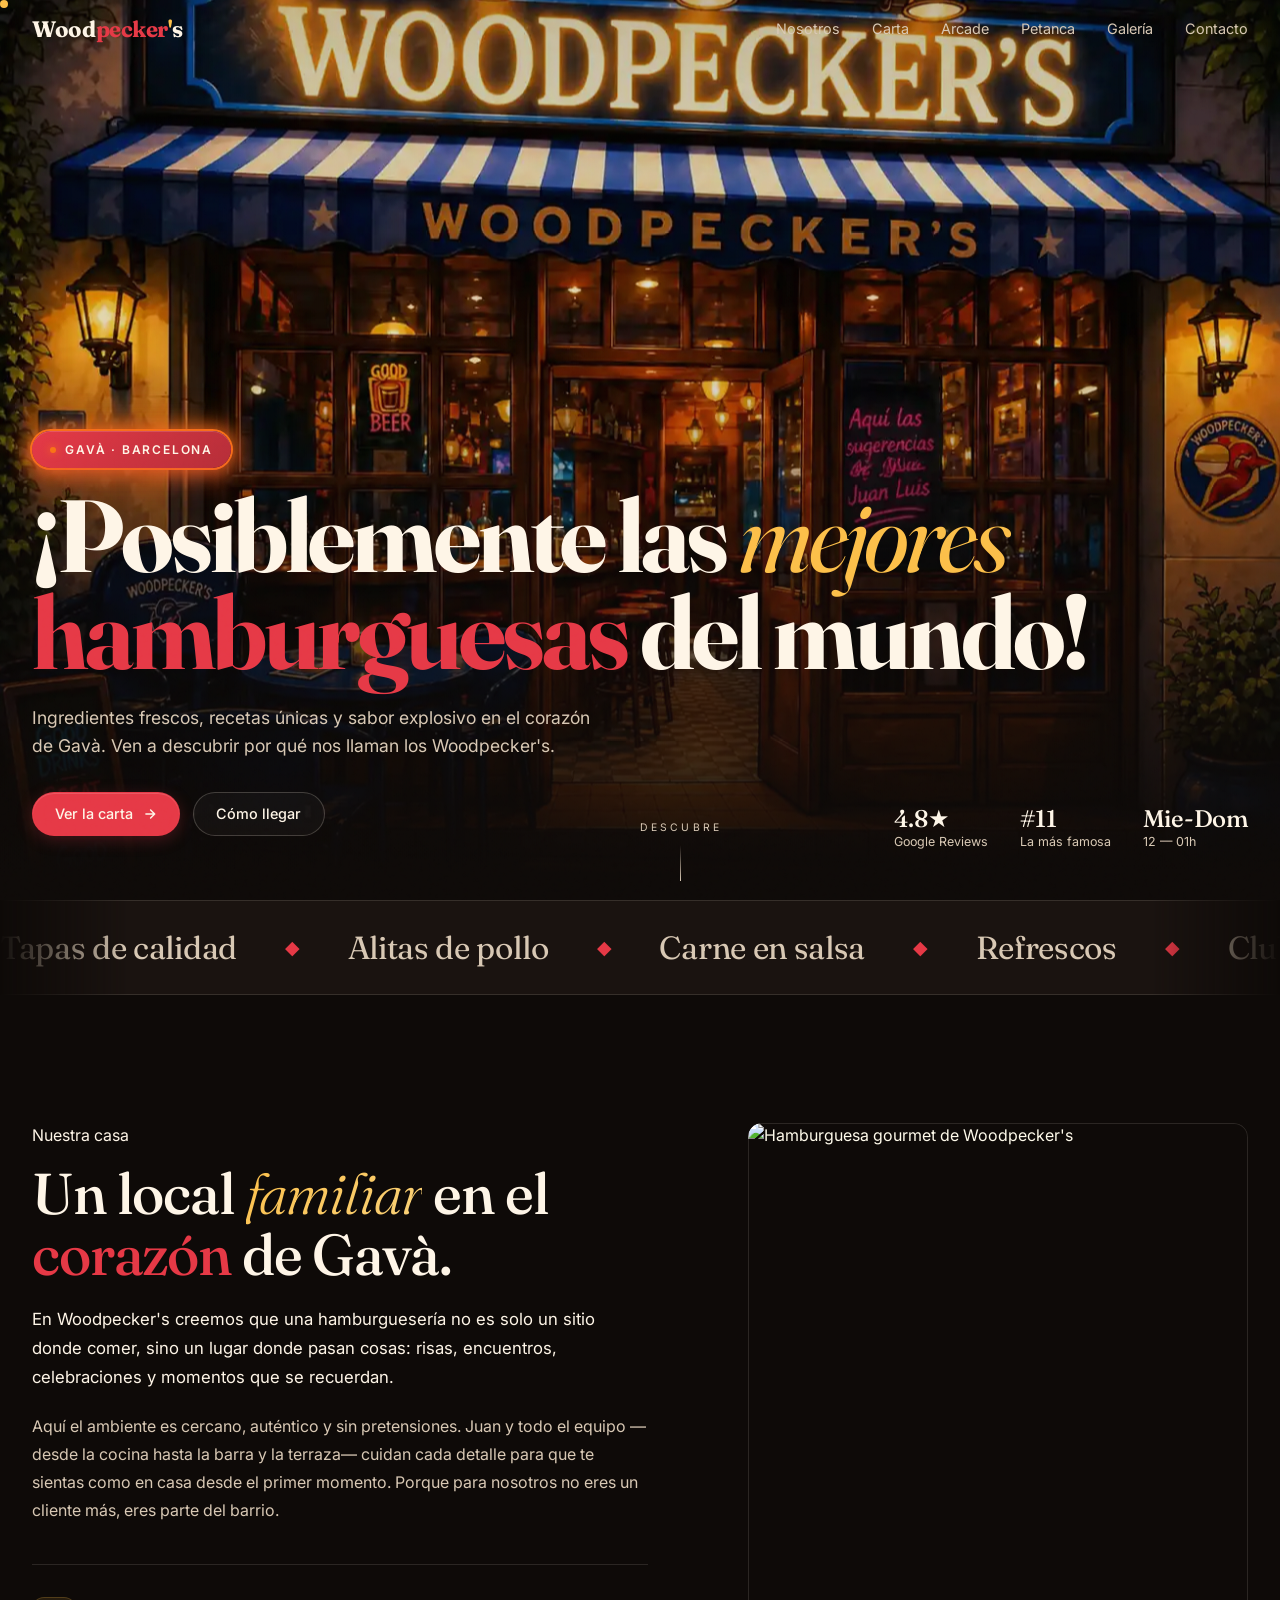
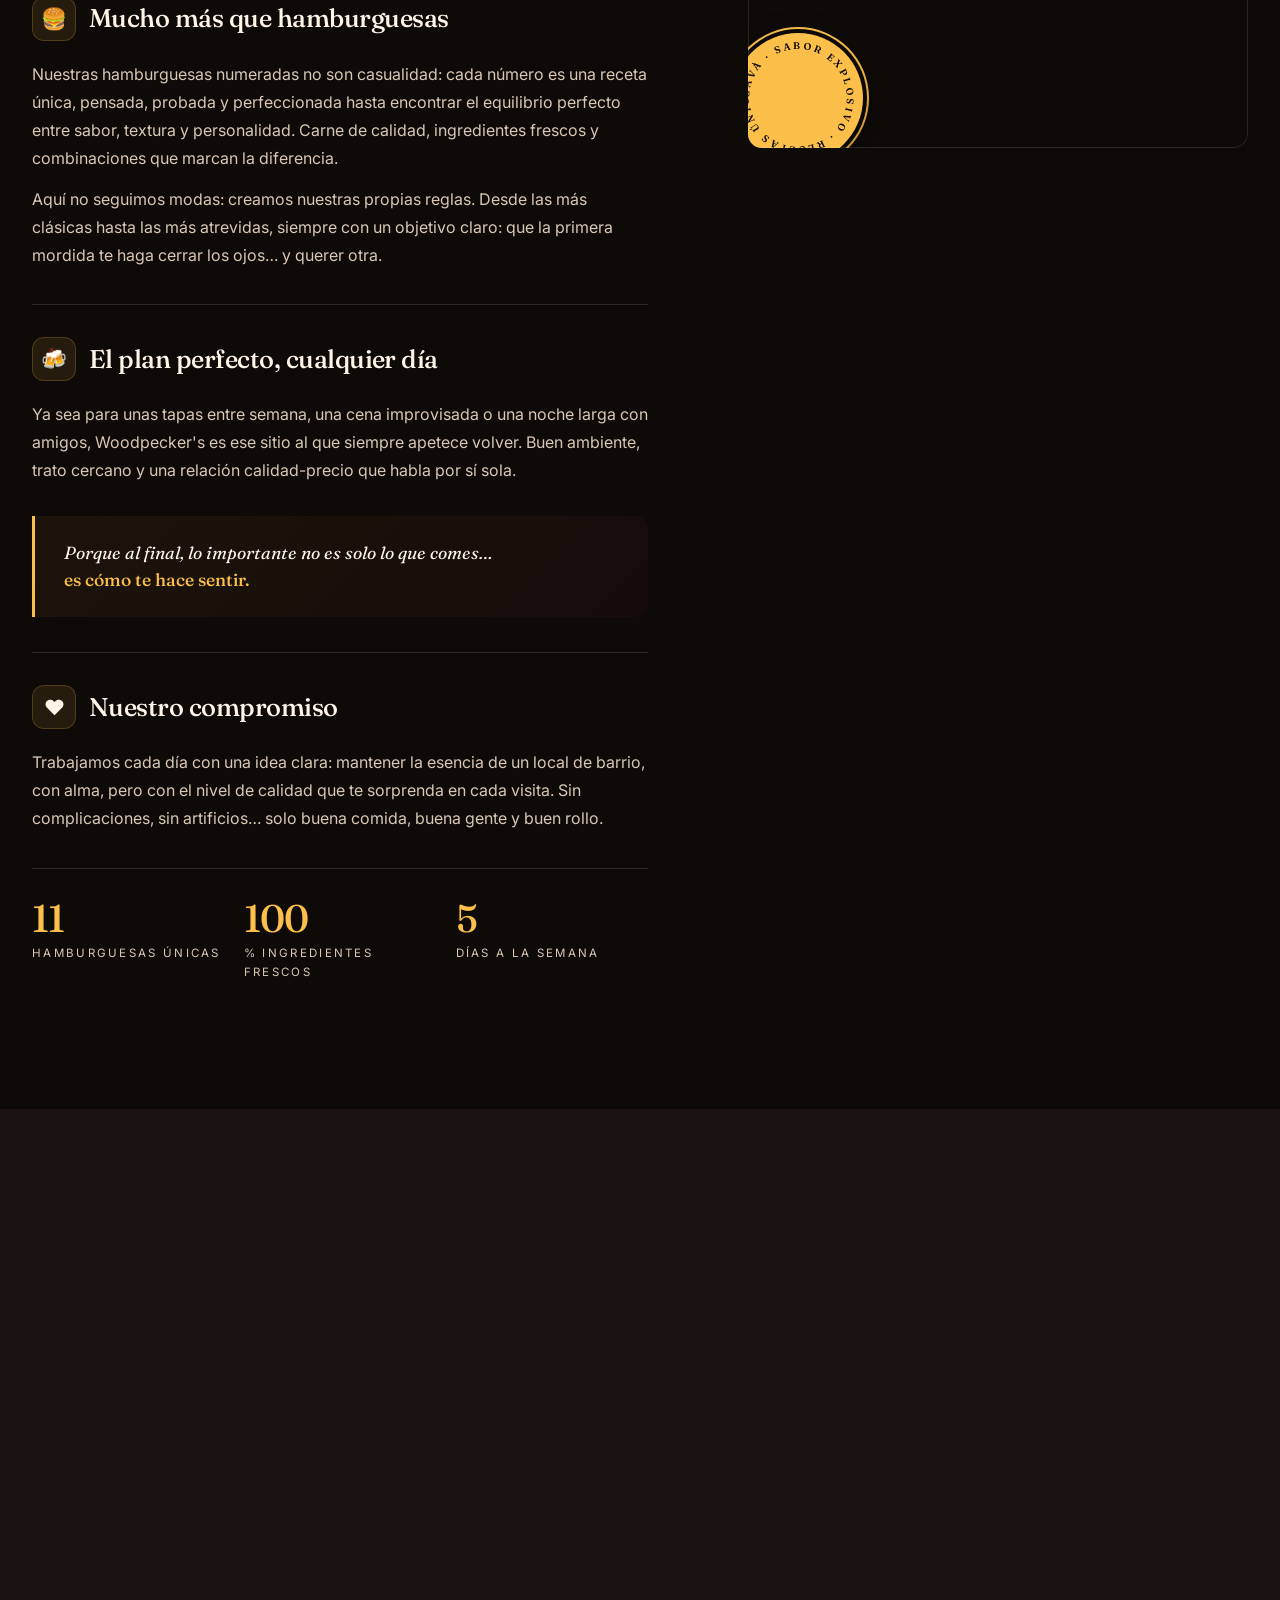
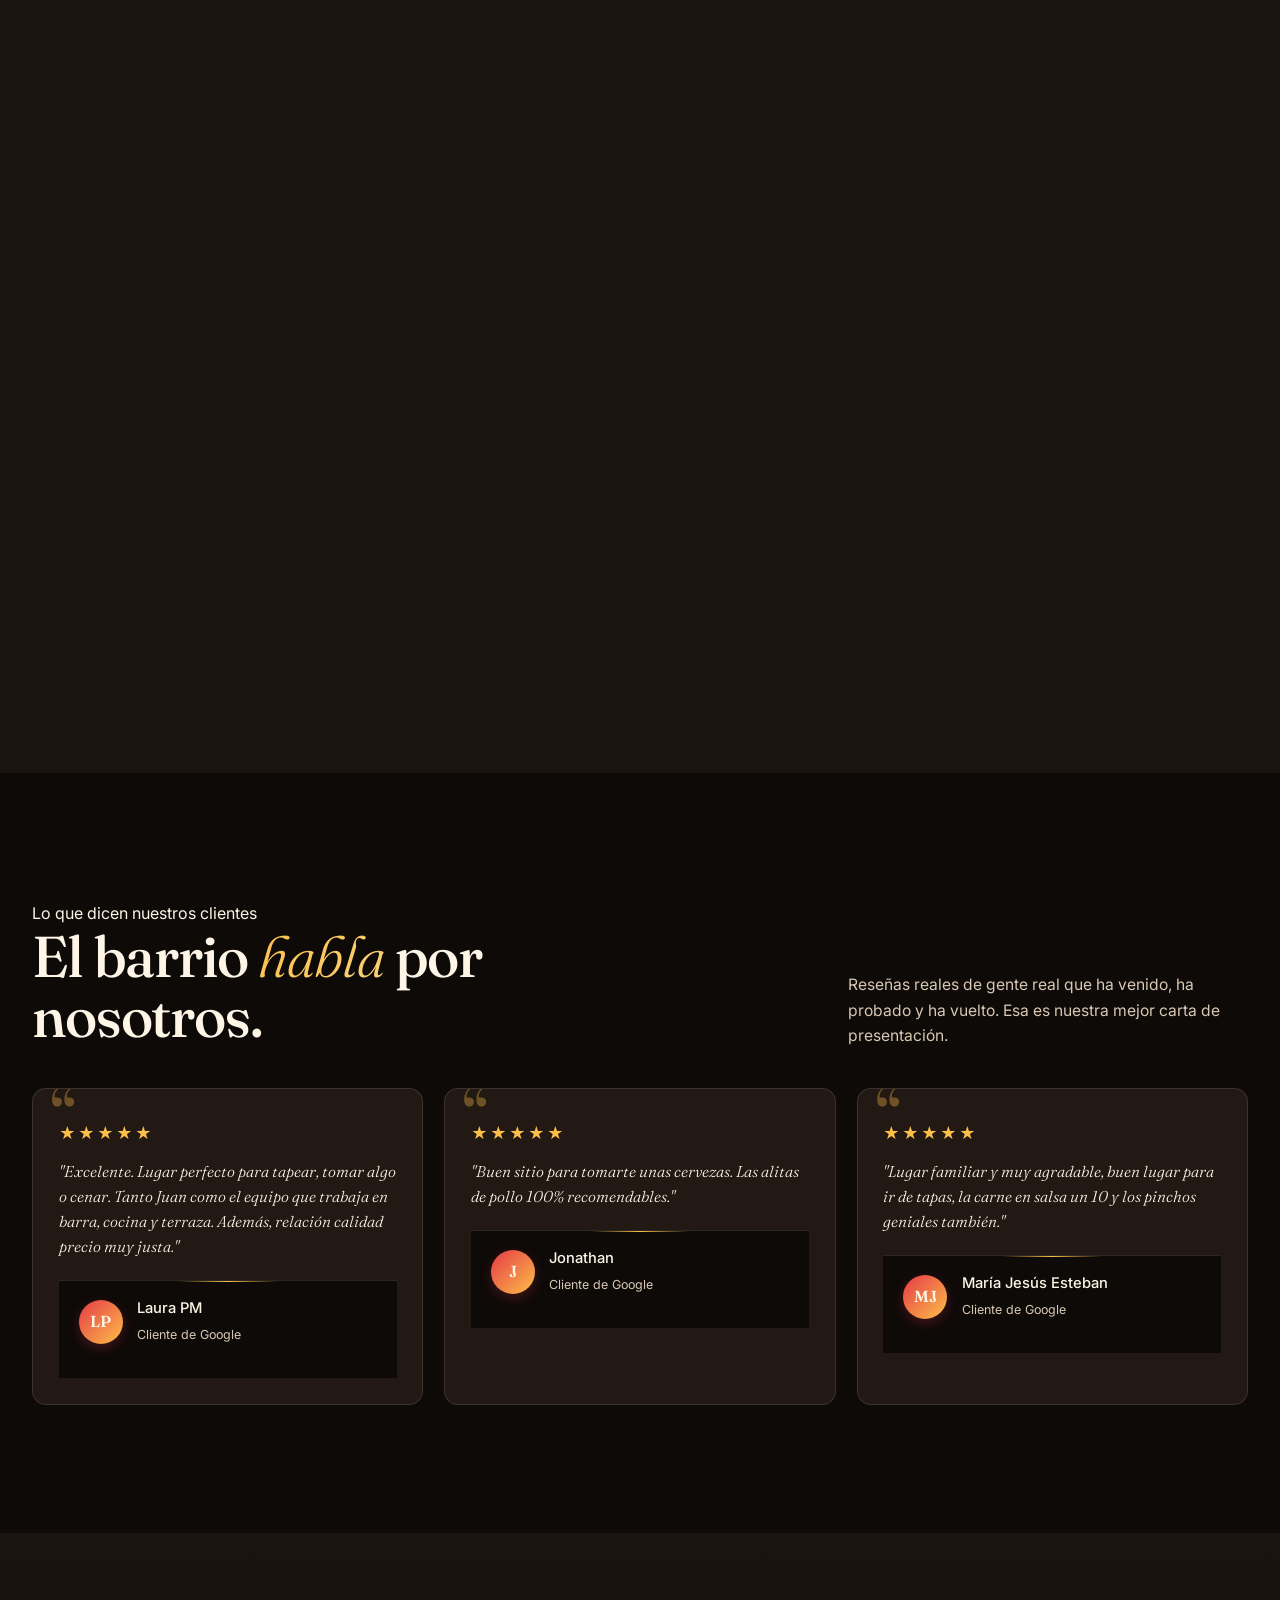
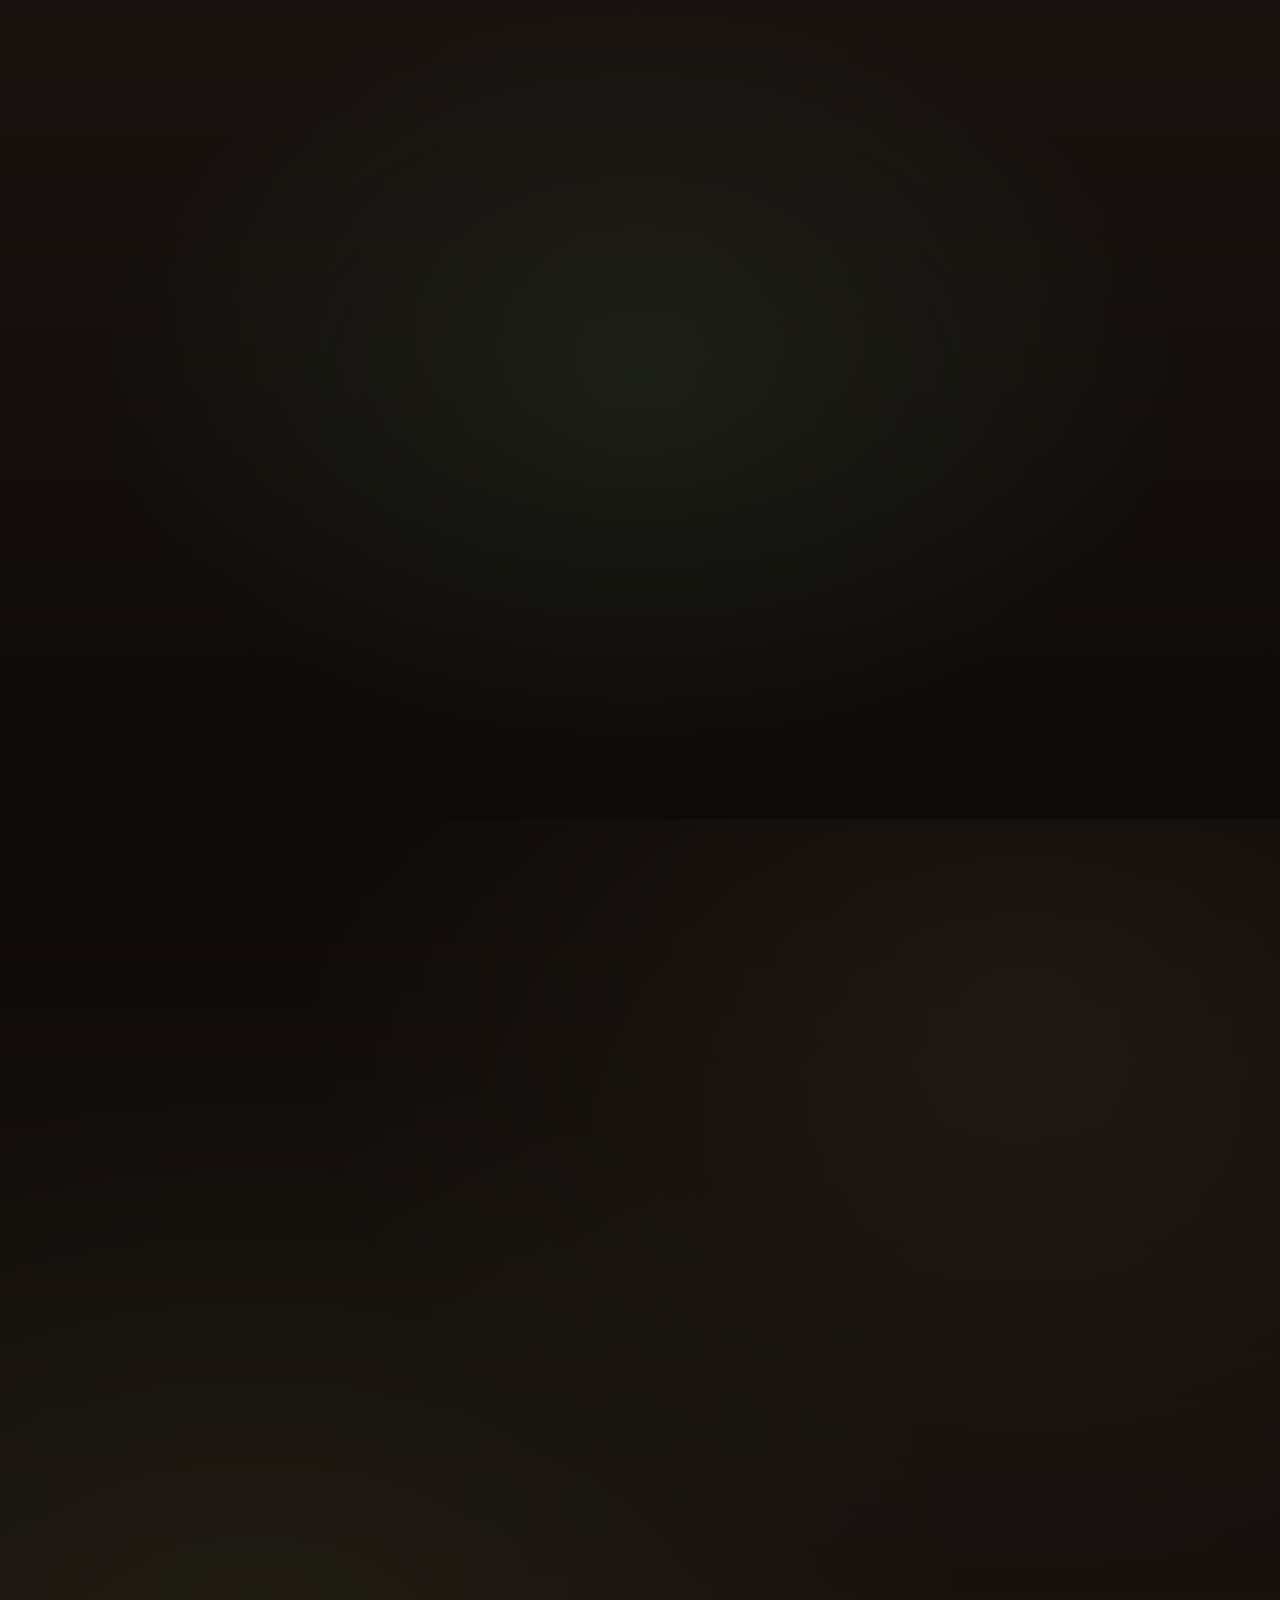
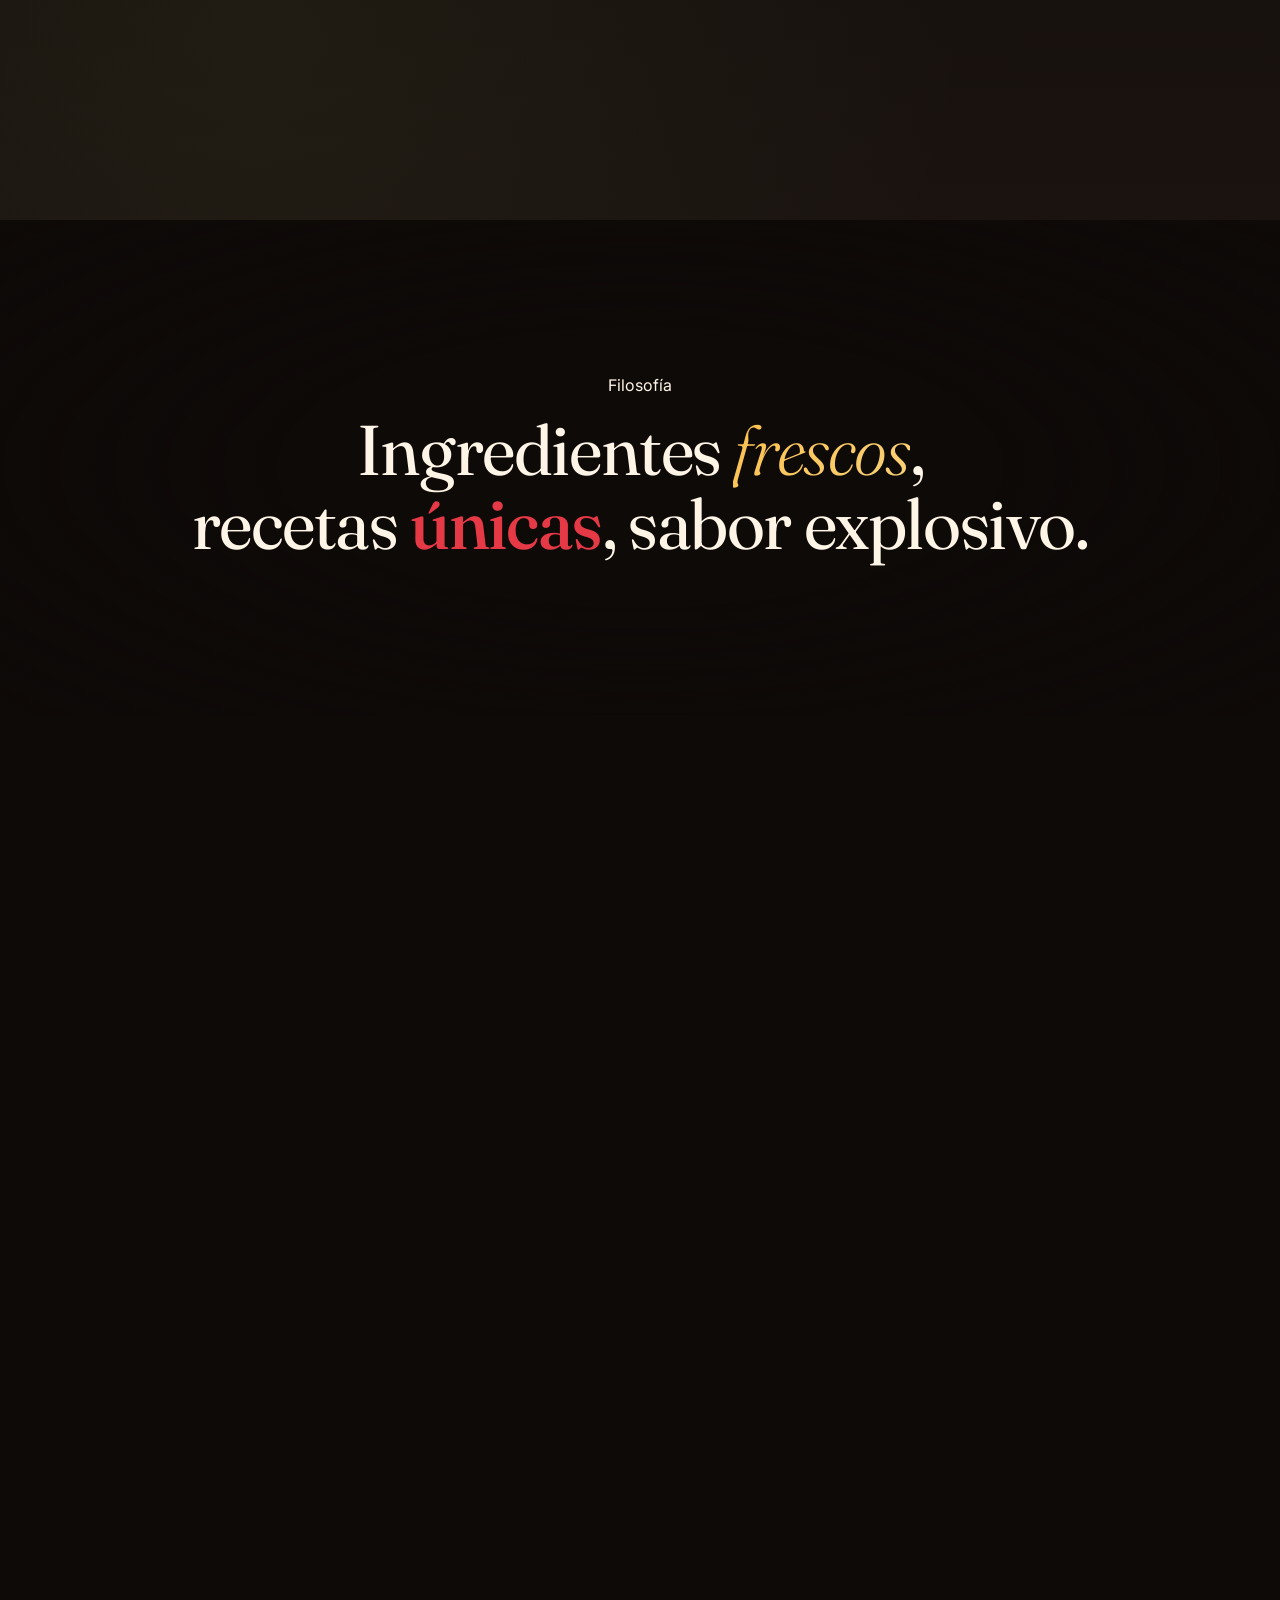
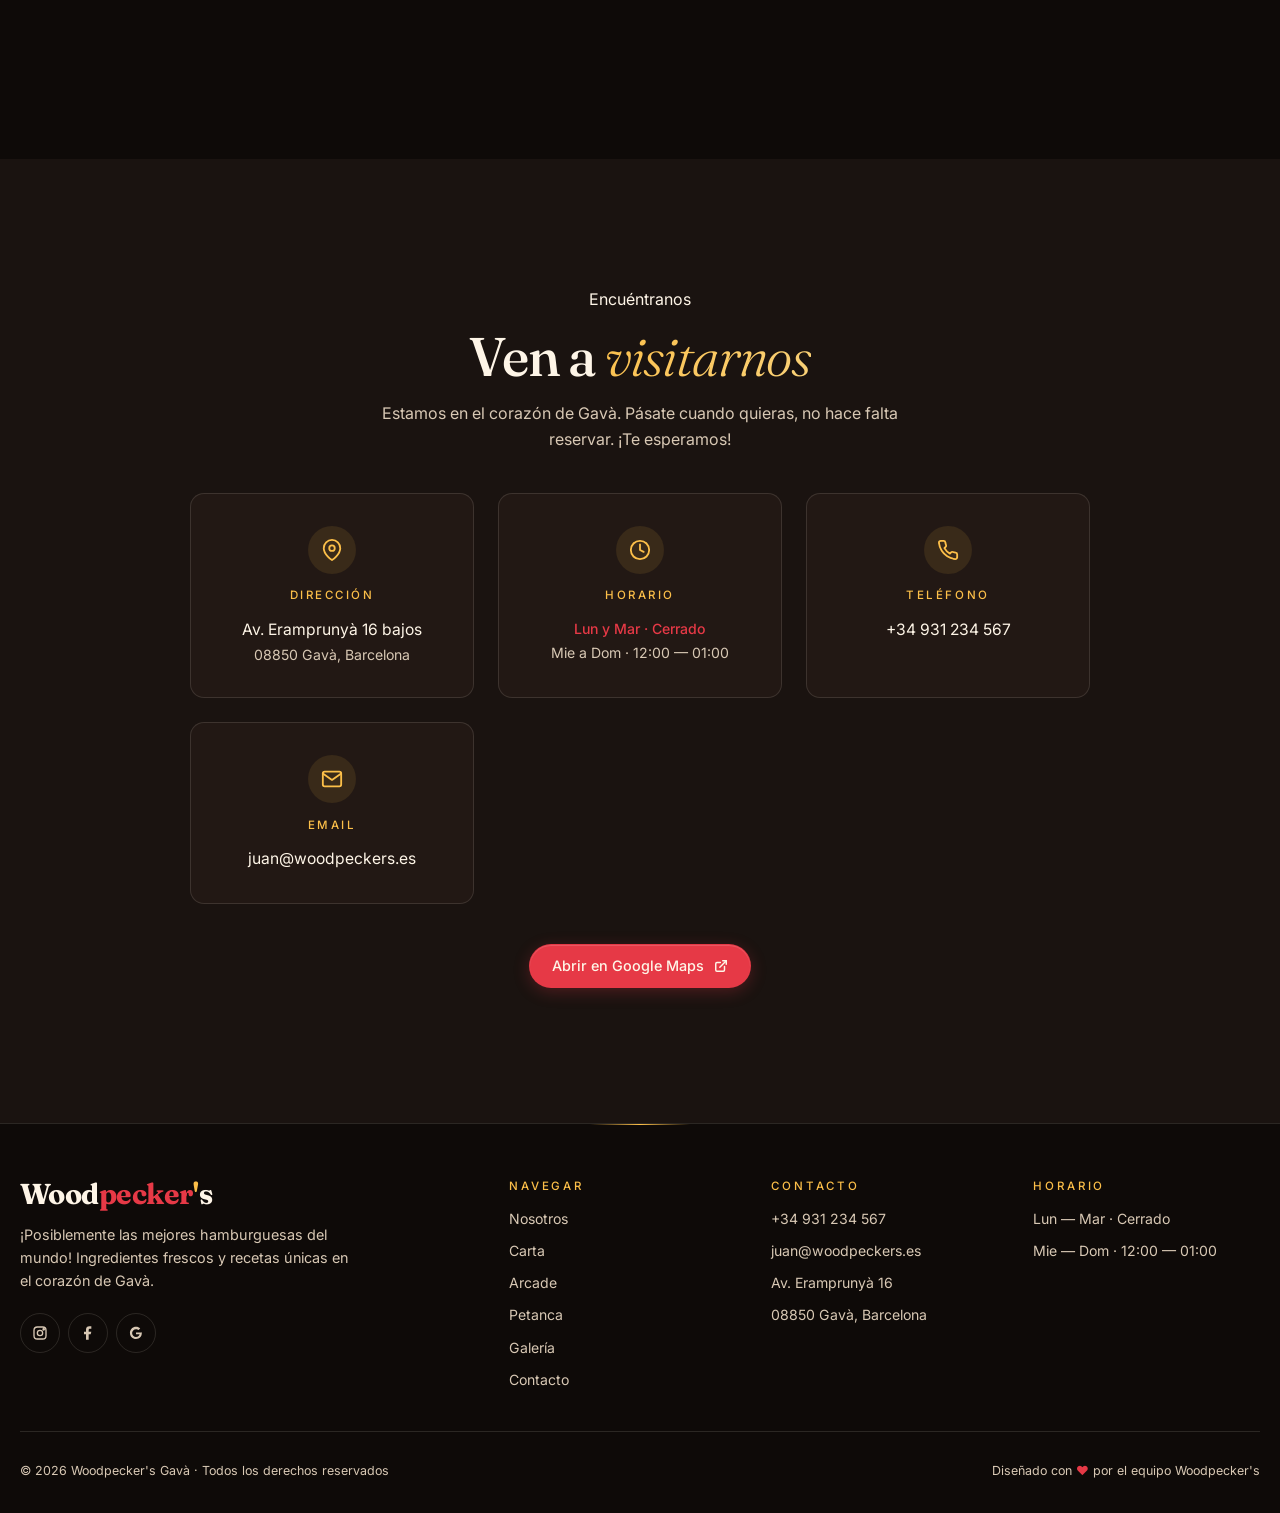
==== commit eb68acbc: "Add files via upload" ====
--- a/index.html
+++ b/index.html
@@ -1701,11 +1701,11 @@
       <p>Porque lo que ocurre en la barra, en la cocina y entre las mesas también forma parte del plato.</p>
     </div>
     <div class="gallery-grid reveal" role="list">
-      <div class="gallery-item g1" role="listitem"><img src="https://images.unsplash.com/photo-1568901346375-23c9450c58cd?q=80&w=1899&auto=format&fit=crop" alt="Hamburguesa Woodpecker's" loading="lazy" decoding="async" width="800" height="600" /></div>
+      <div class="gallery-item g1" role="listitem"><img src="img/tapas_g1.webp" alt="Hamburguesa Woodpecker's" loading="lazy" decoding="async" width="800" height="600" /></div>
       <div class="gallery-item g2" role="listitem"><img src="https://images.unsplash.com/photo-1550547660-d9450f859349?q=80&w=2070&auto=format&fit=crop" alt="Hamburguesa gourmet" loading="lazy" decoding="async" width="600" height="400" /></div>
       <div class="gallery-item g3" role="listitem"><img src="https://images.unsplash.com/photo-1586190848861-99aa4a171e90?q=80&w=2070&auto=format&fit=crop" alt="Burger clásica" loading="lazy" decoding="async" width="400" height="400" /></div>
       <div class="gallery-item g4" role="listitem"><img src="https://images.unsplash.com/photo-1553979459-d2229ba7433b?q=80&w=2070&auto=format&fit=crop" alt="Doble burger" loading="lazy" decoding="async" width="400" height="400" /></div>
-      <div class="gallery-item g5" role="listitem"><img src="https://images.unsplash.com/photo-1551782450-a2132b4ba21d?q=80&w=2070&auto=format&fit=crop" alt="Burger con bacon" loading="lazy" decoding="async" width="600" height="600" /></div>
+      <div class="gallery-item g5" role="listitem"><img src="img/cds_g5.webp" alt="Burger con bacon" loading="lazy" decoding="async" width="600" height="600" /></div>
       <div class="gallery-item g6" role="listitem"><img src="https://images.unsplash.com/photo-1559339352-11d035aa65de?q=80&w=1974&auto=format&fit=crop" alt="Cerveza y hamburguesa" loading="lazy" decoding="async" width="800" height="400" /></div>
     </div>
   </div>
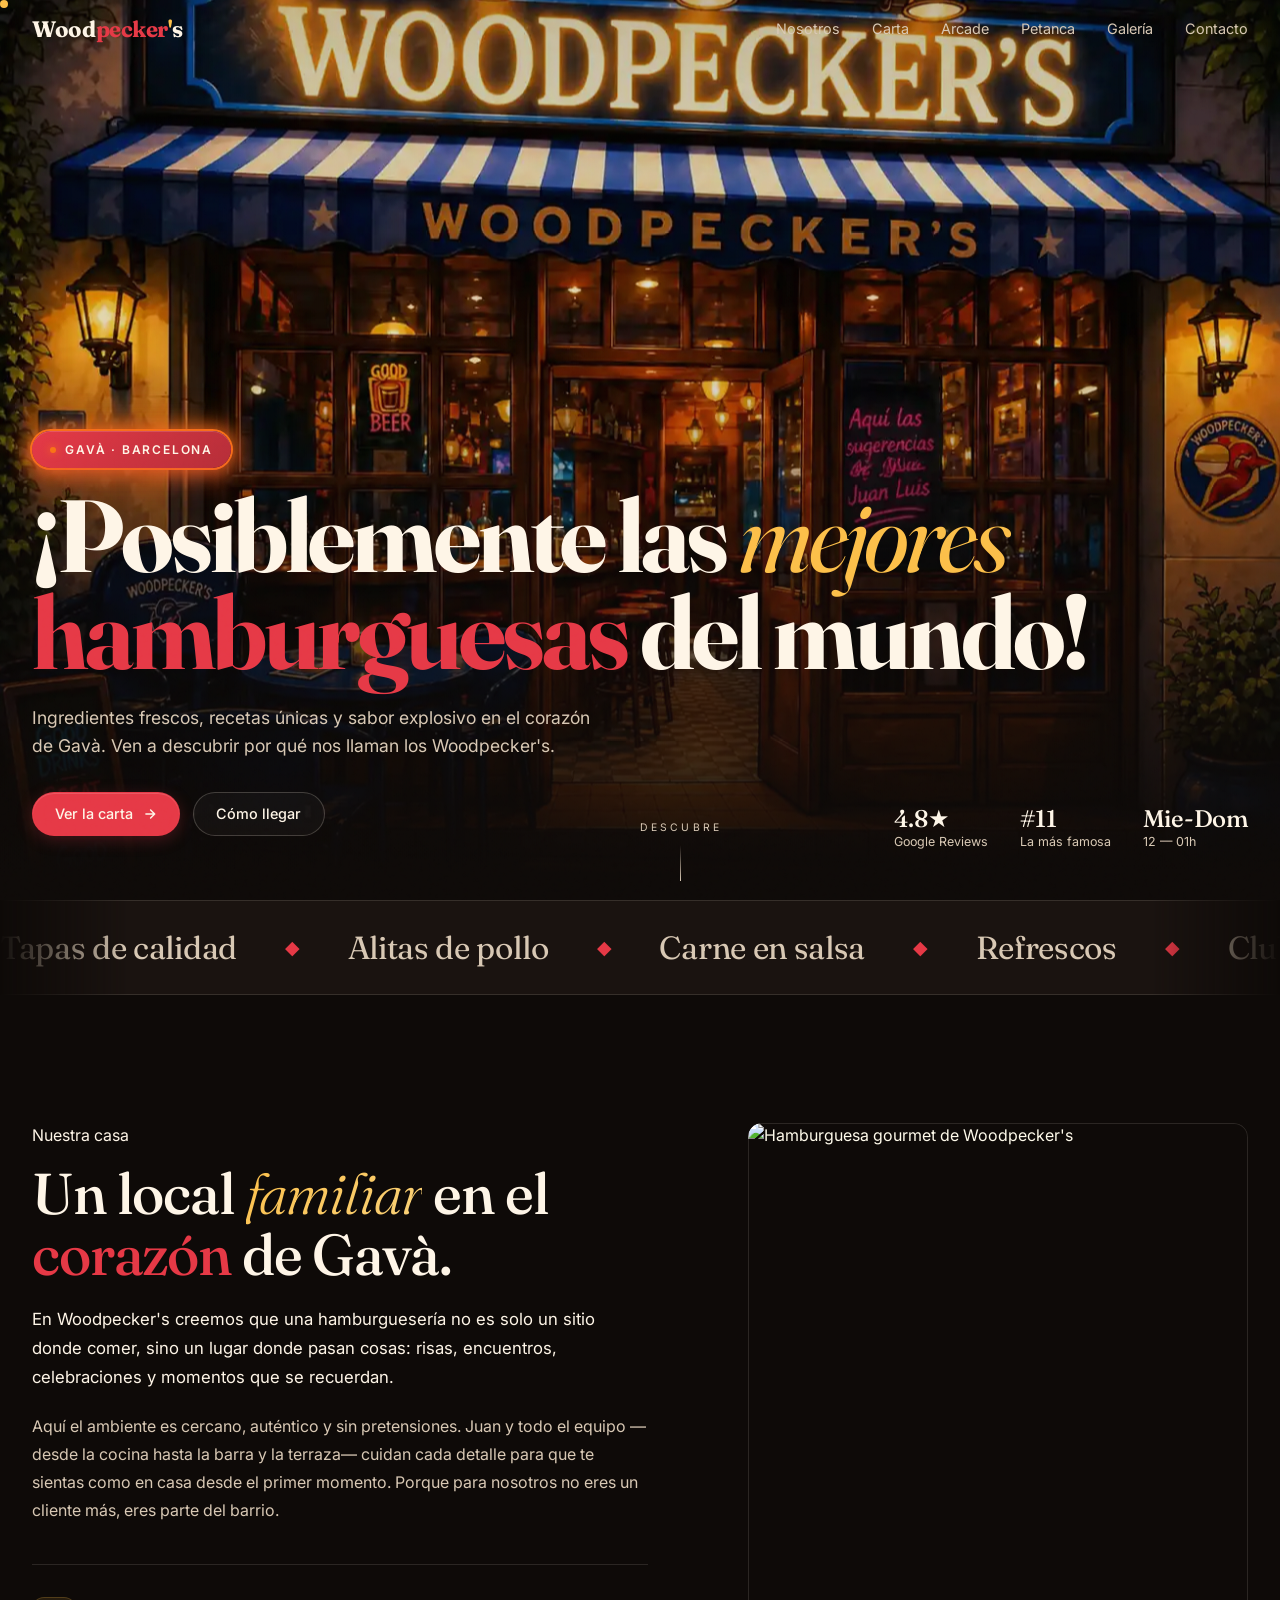
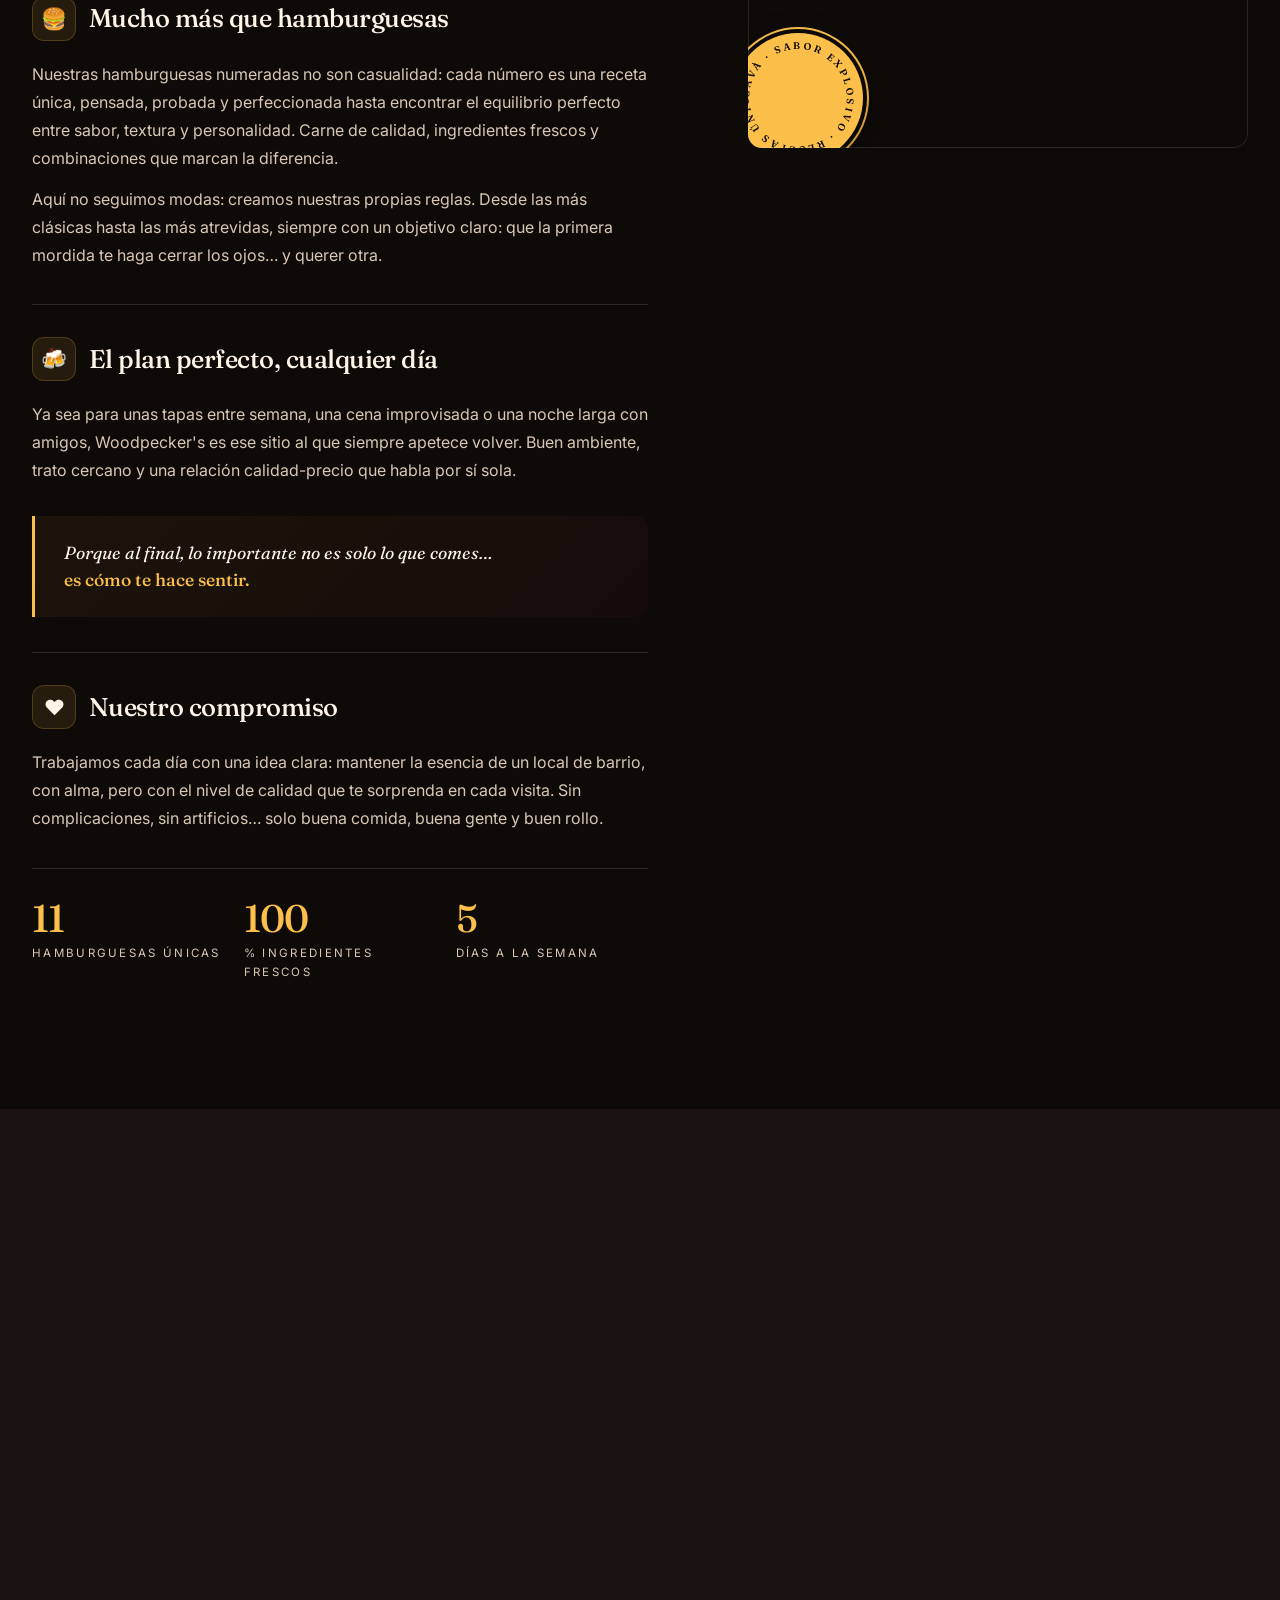
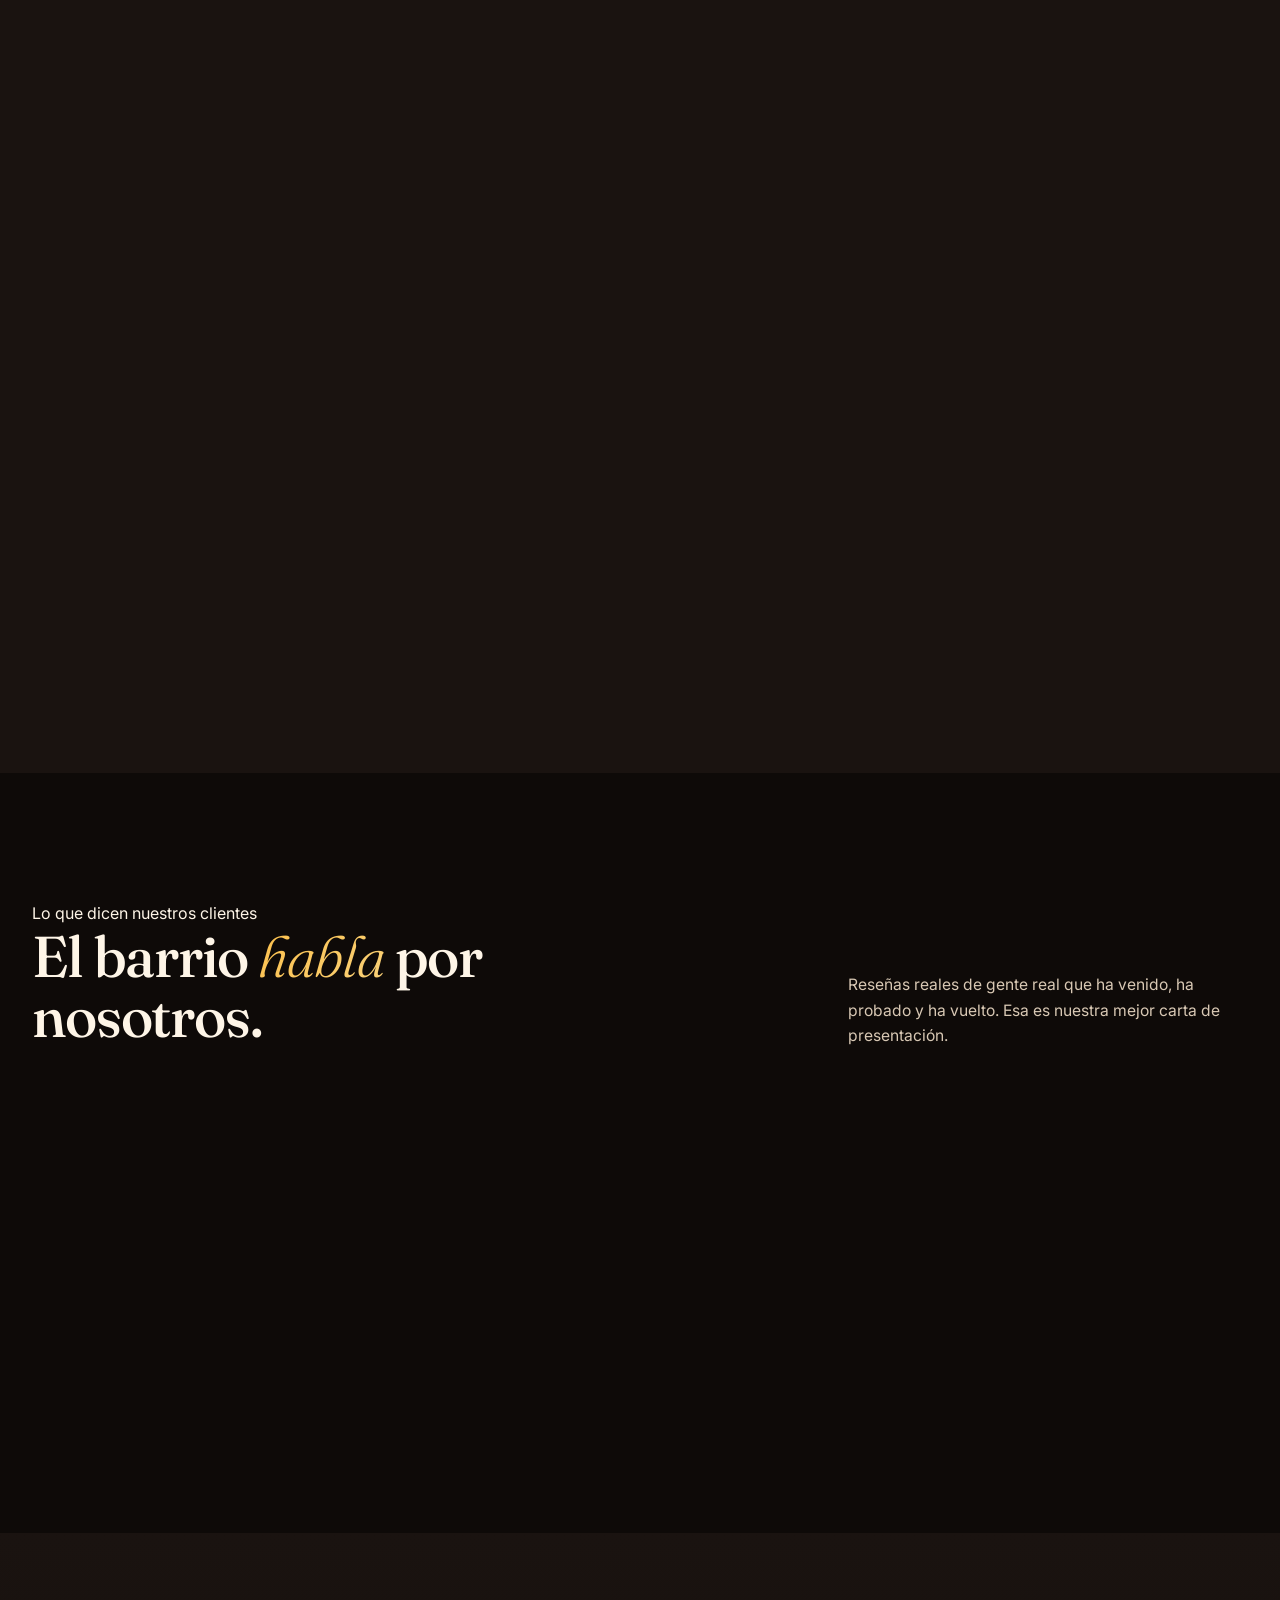
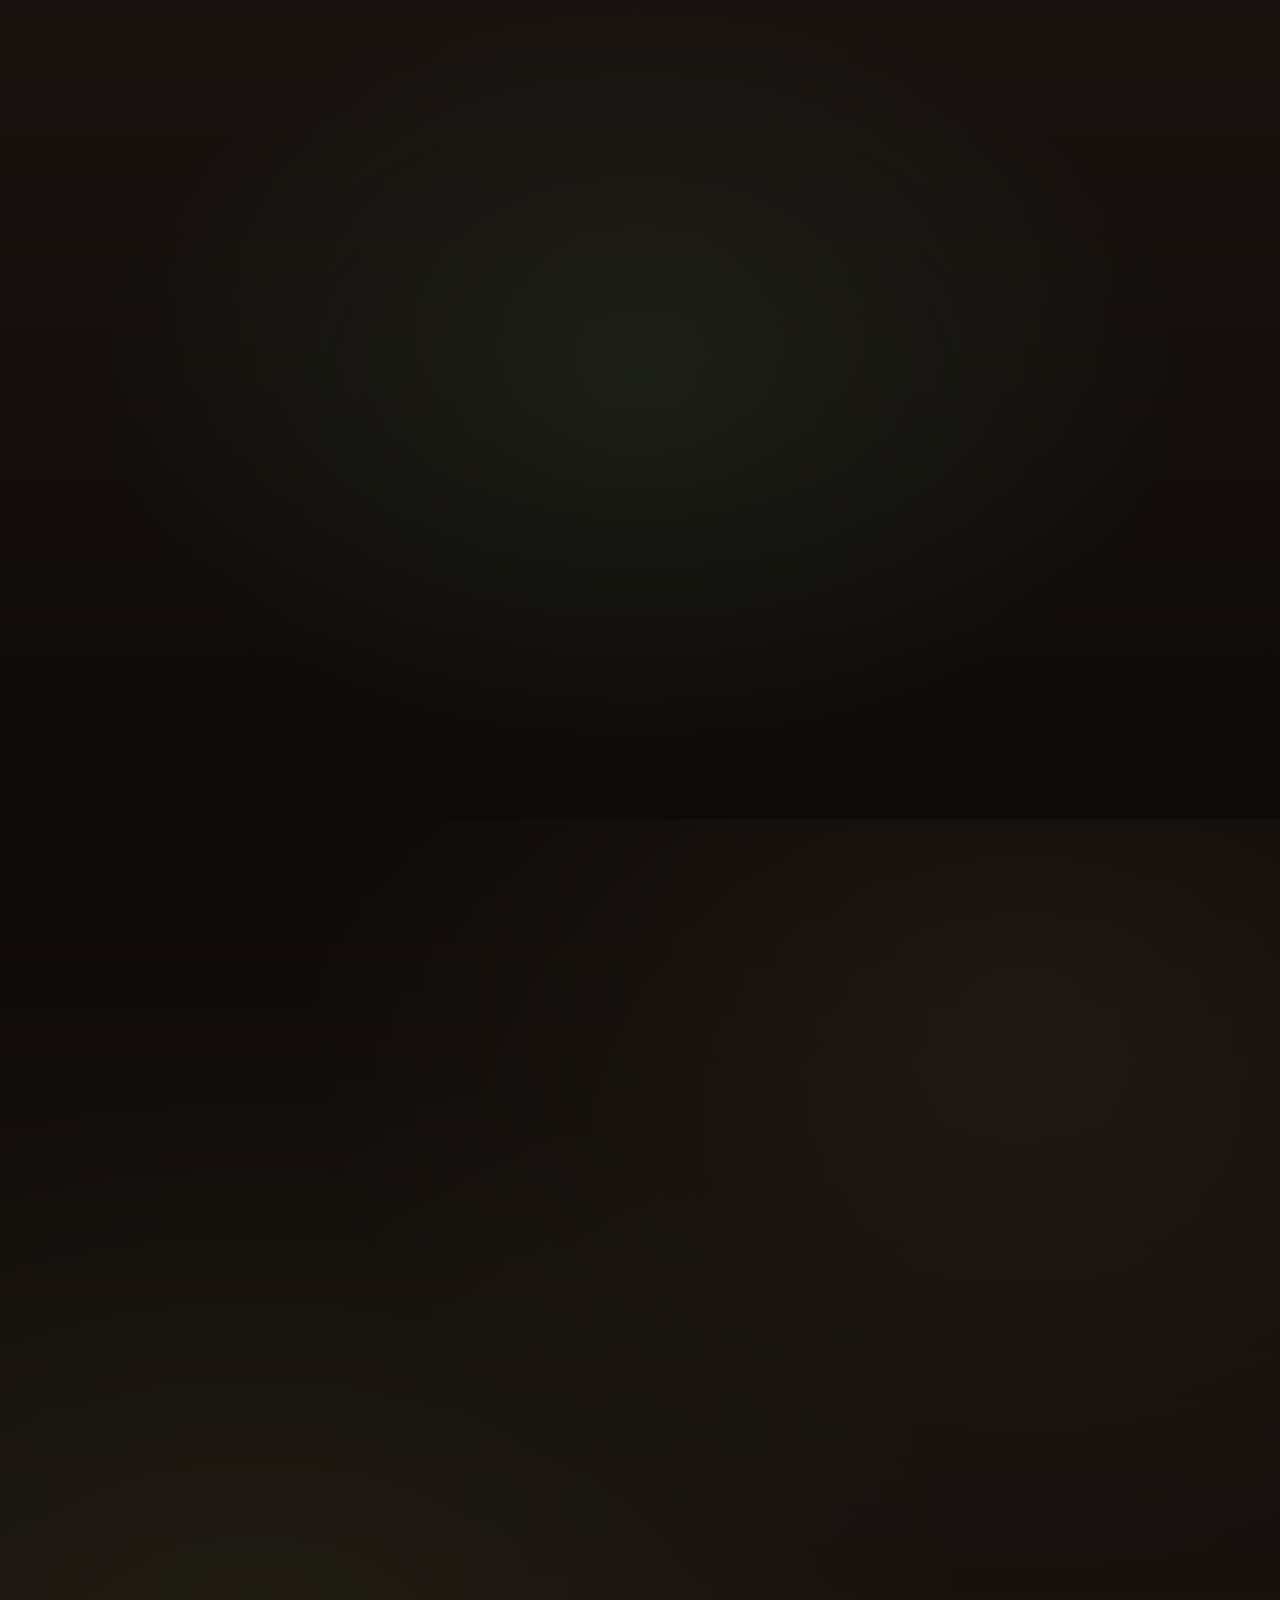
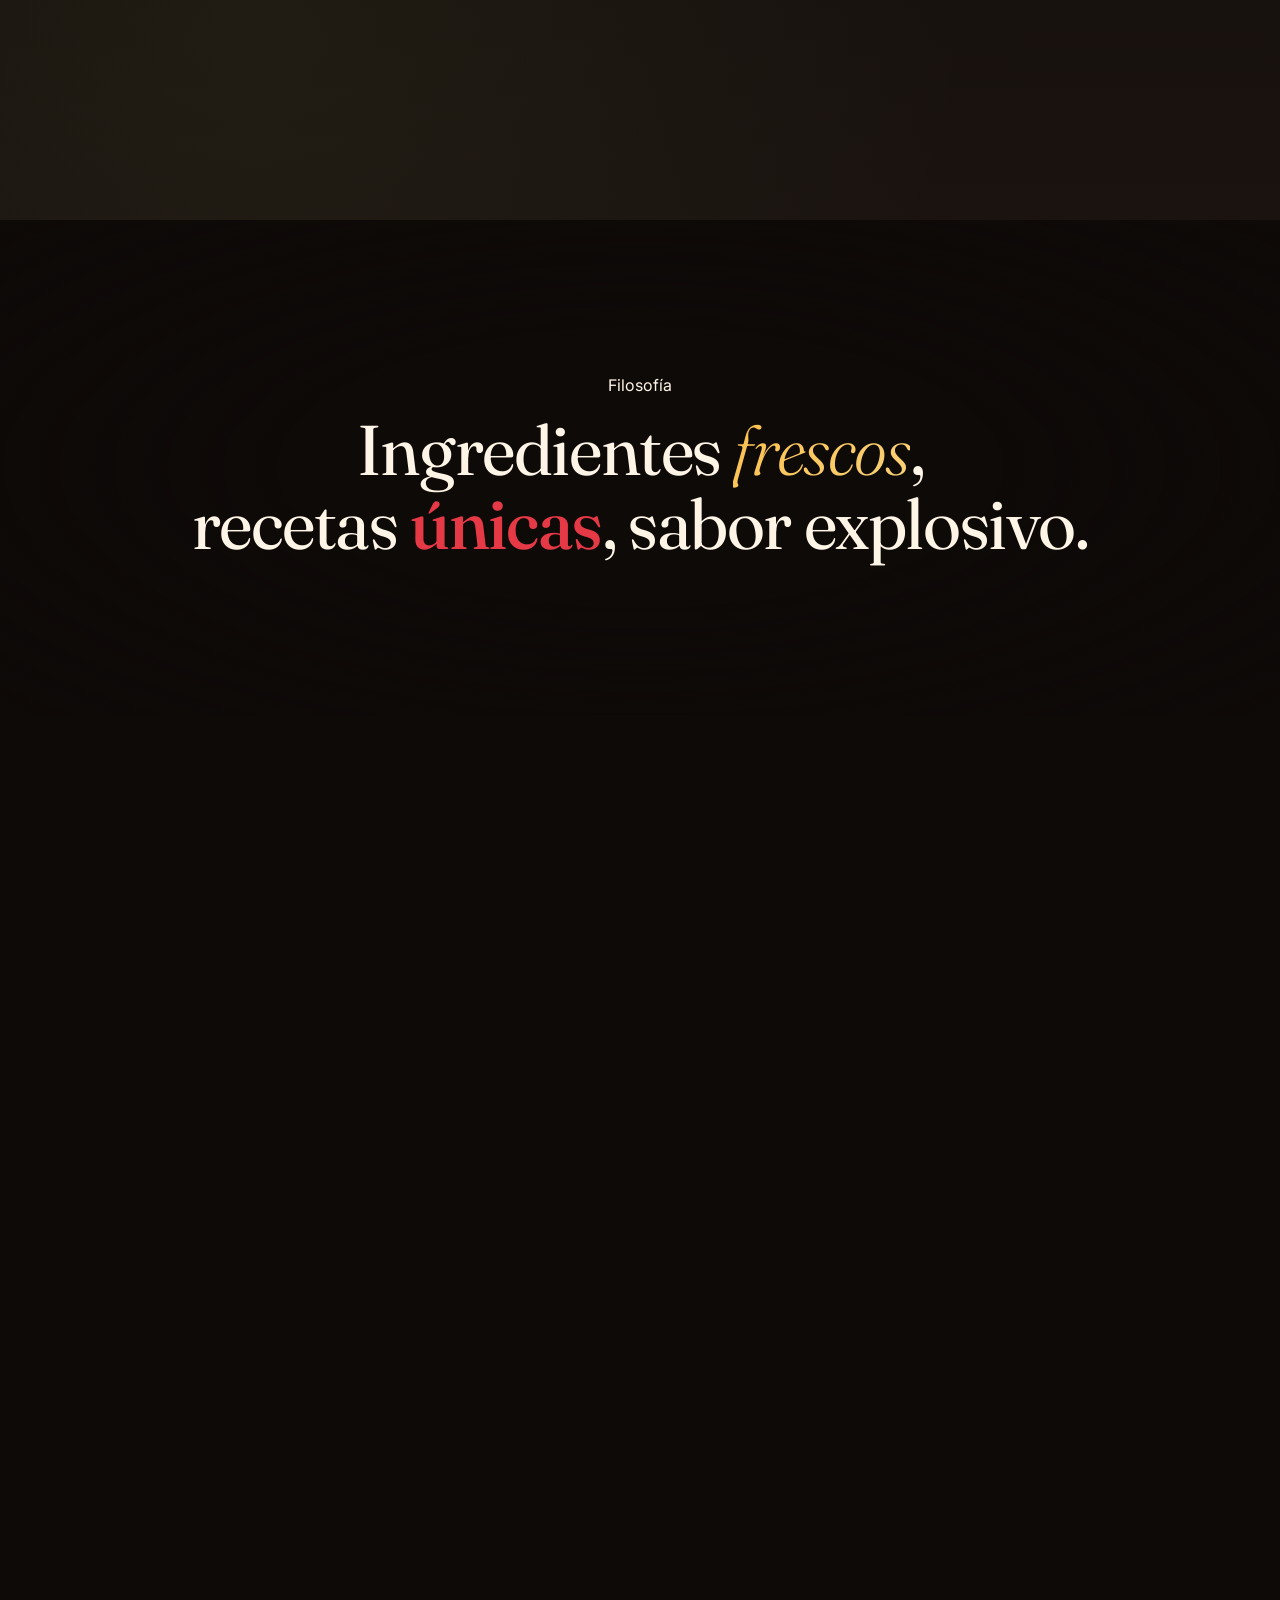
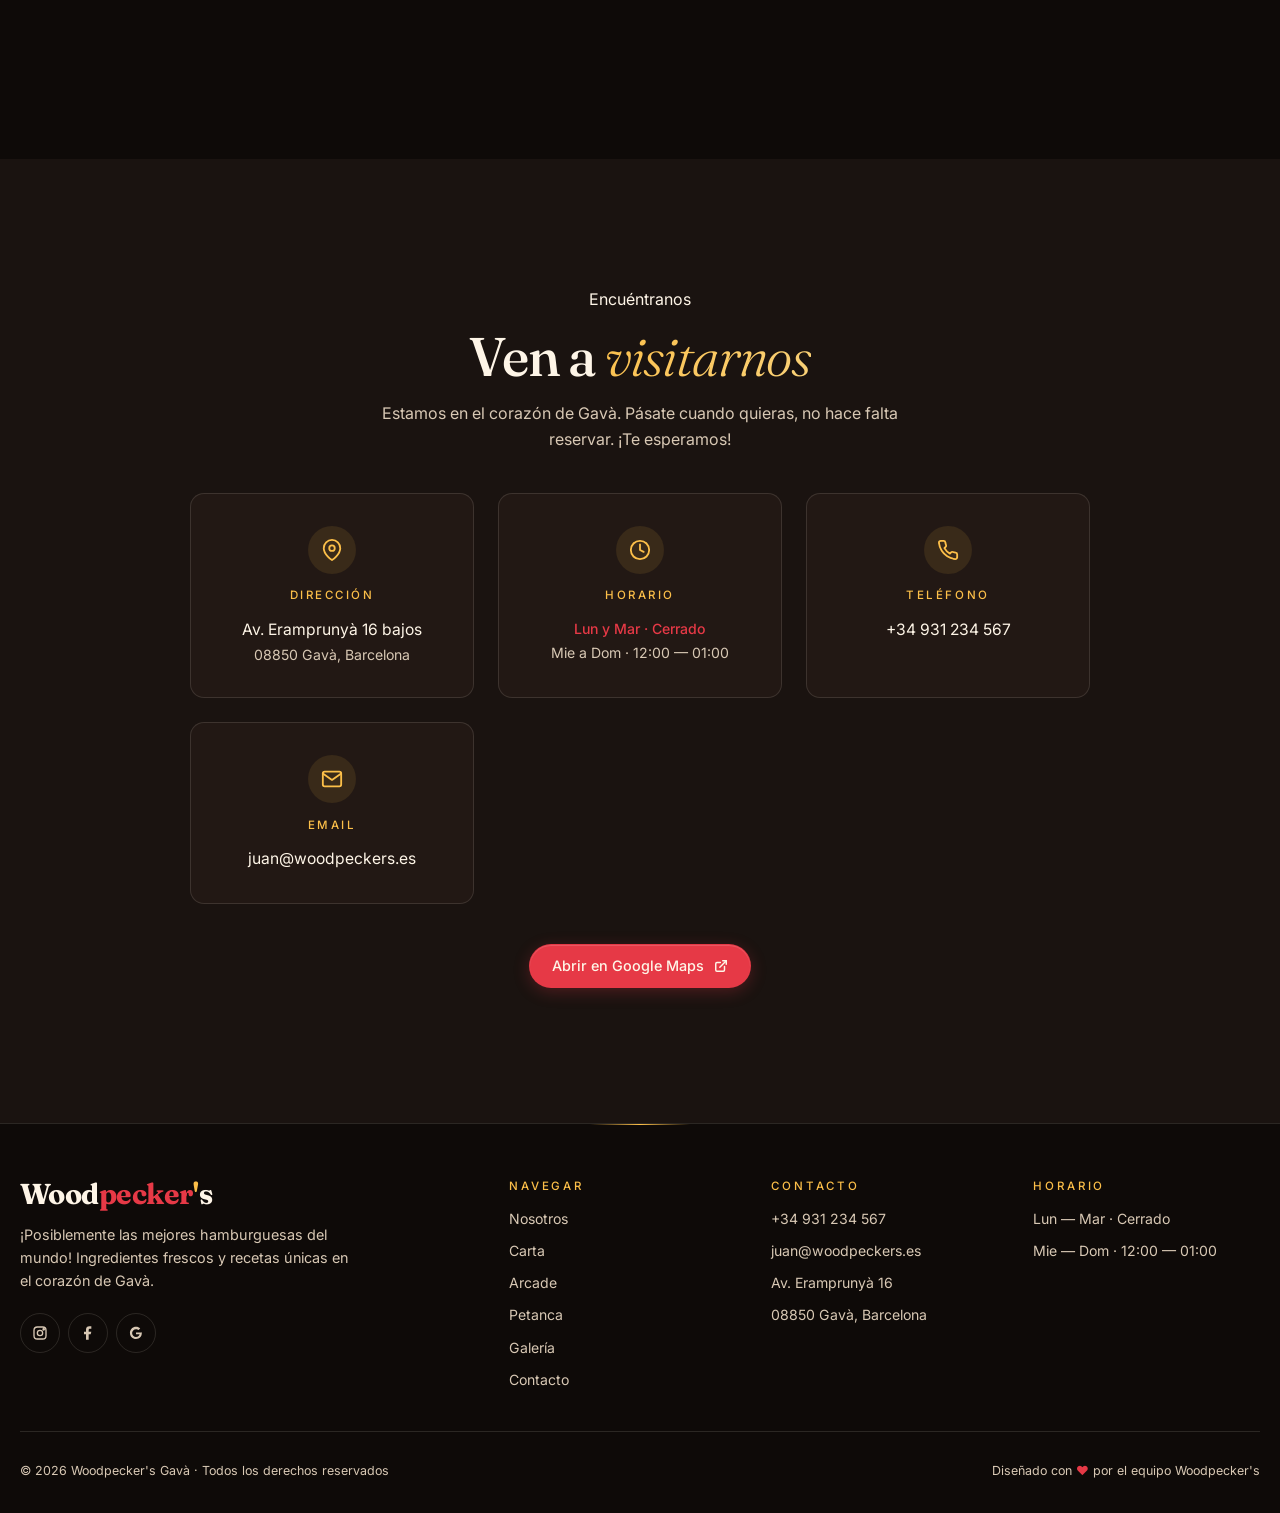
==== commit 4fdd43e3: "Add files via upload" ====
--- a/index.html
+++ b/index.html
@@ -1702,8 +1702,8 @@
     </div>
     <div class="gallery-grid reveal" role="list">
       <div class="gallery-item g1" role="listitem"><img src="img/tapas_g1.webp" alt="Hamburguesa Woodpecker's" loading="lazy" decoding="async" width="800" height="600" /></div>
-      <div class="gallery-item g2" role="listitem"><img src="https://images.unsplash.com/photo-1550547660-d9450f859349?q=80&w=2070&auto=format&fit=crop" alt="Hamburguesa gourmet" loading="lazy" decoding="async" width="600" height="400" /></div>
-      <div class="gallery-item g3" role="listitem"><img src="https://images.unsplash.com/photo-1586190848861-99aa4a171e90?q=80&w=2070&auto=format&fit=crop" alt="Burger clásica" loading="lazy" decoding="async" width="400" height="400" /></div>
+      <div class="gallery-item g2" role="listitem"><img src="img/comida_g2.webp" alt="Hamburguesa gourmet" loading="lazy" decoding="async" width="600" height="400" /></div>
+      <div class="gallery-item g3" role="listitem"><img src="img/navidad_g3.webp" alt="Burger clásica" loading="lazy" decoding="async" width="400" height="400" /></div>
       <div class="gallery-item g4" role="listitem"><img src="https://images.unsplash.com/photo-1553979459-d2229ba7433b?q=80&w=2070&auto=format&fit=crop" alt="Doble burger" loading="lazy" decoding="async" width="400" height="400" /></div>
       <div class="gallery-item g5" role="listitem"><img src="img/cds_g5.webp" alt="Burger con bacon" loading="lazy" decoding="async" width="600" height="600" /></div>
       <div class="gallery-item g6" role="listitem"><img src="https://images.unsplash.com/photo-1559339352-11d035aa65de?q=80&w=1974&auto=format&fit=crop" alt="Cerveza y hamburguesa" loading="lazy" decoding="async" width="800" height="400" /></div>
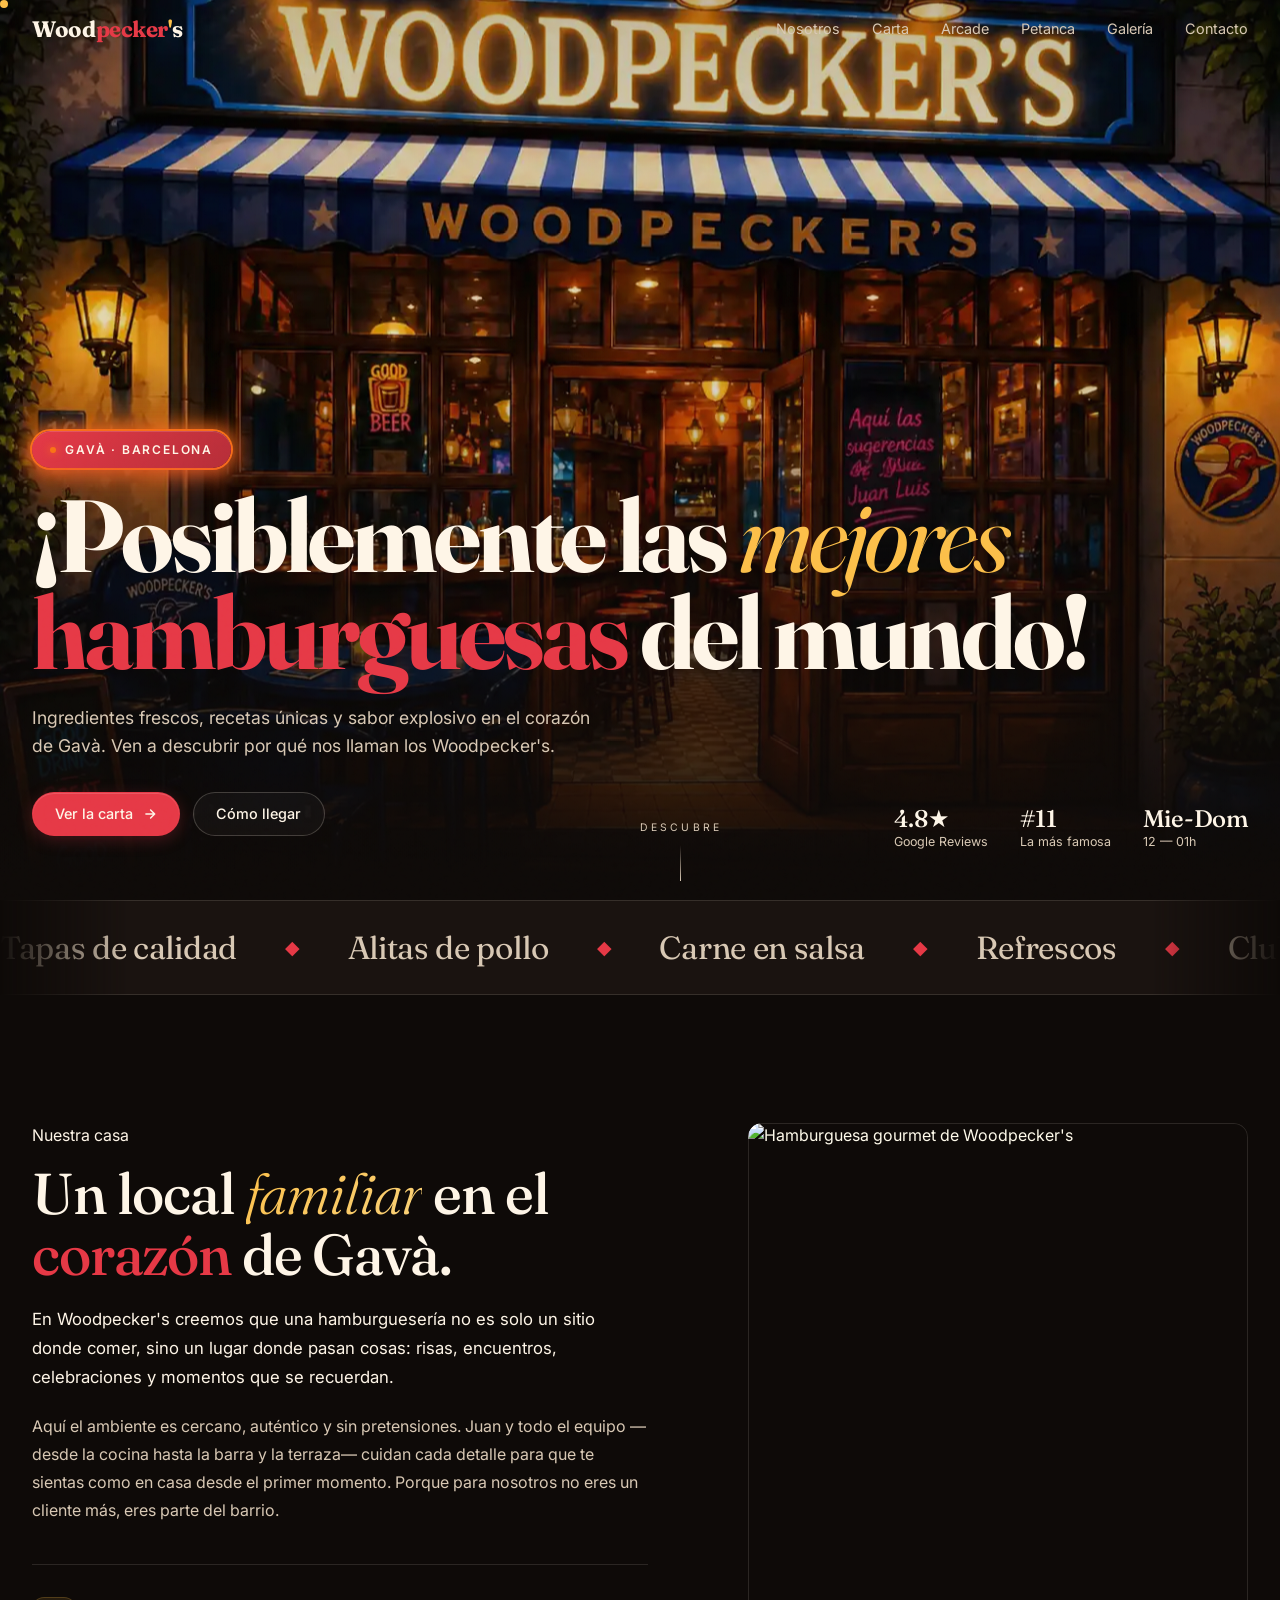
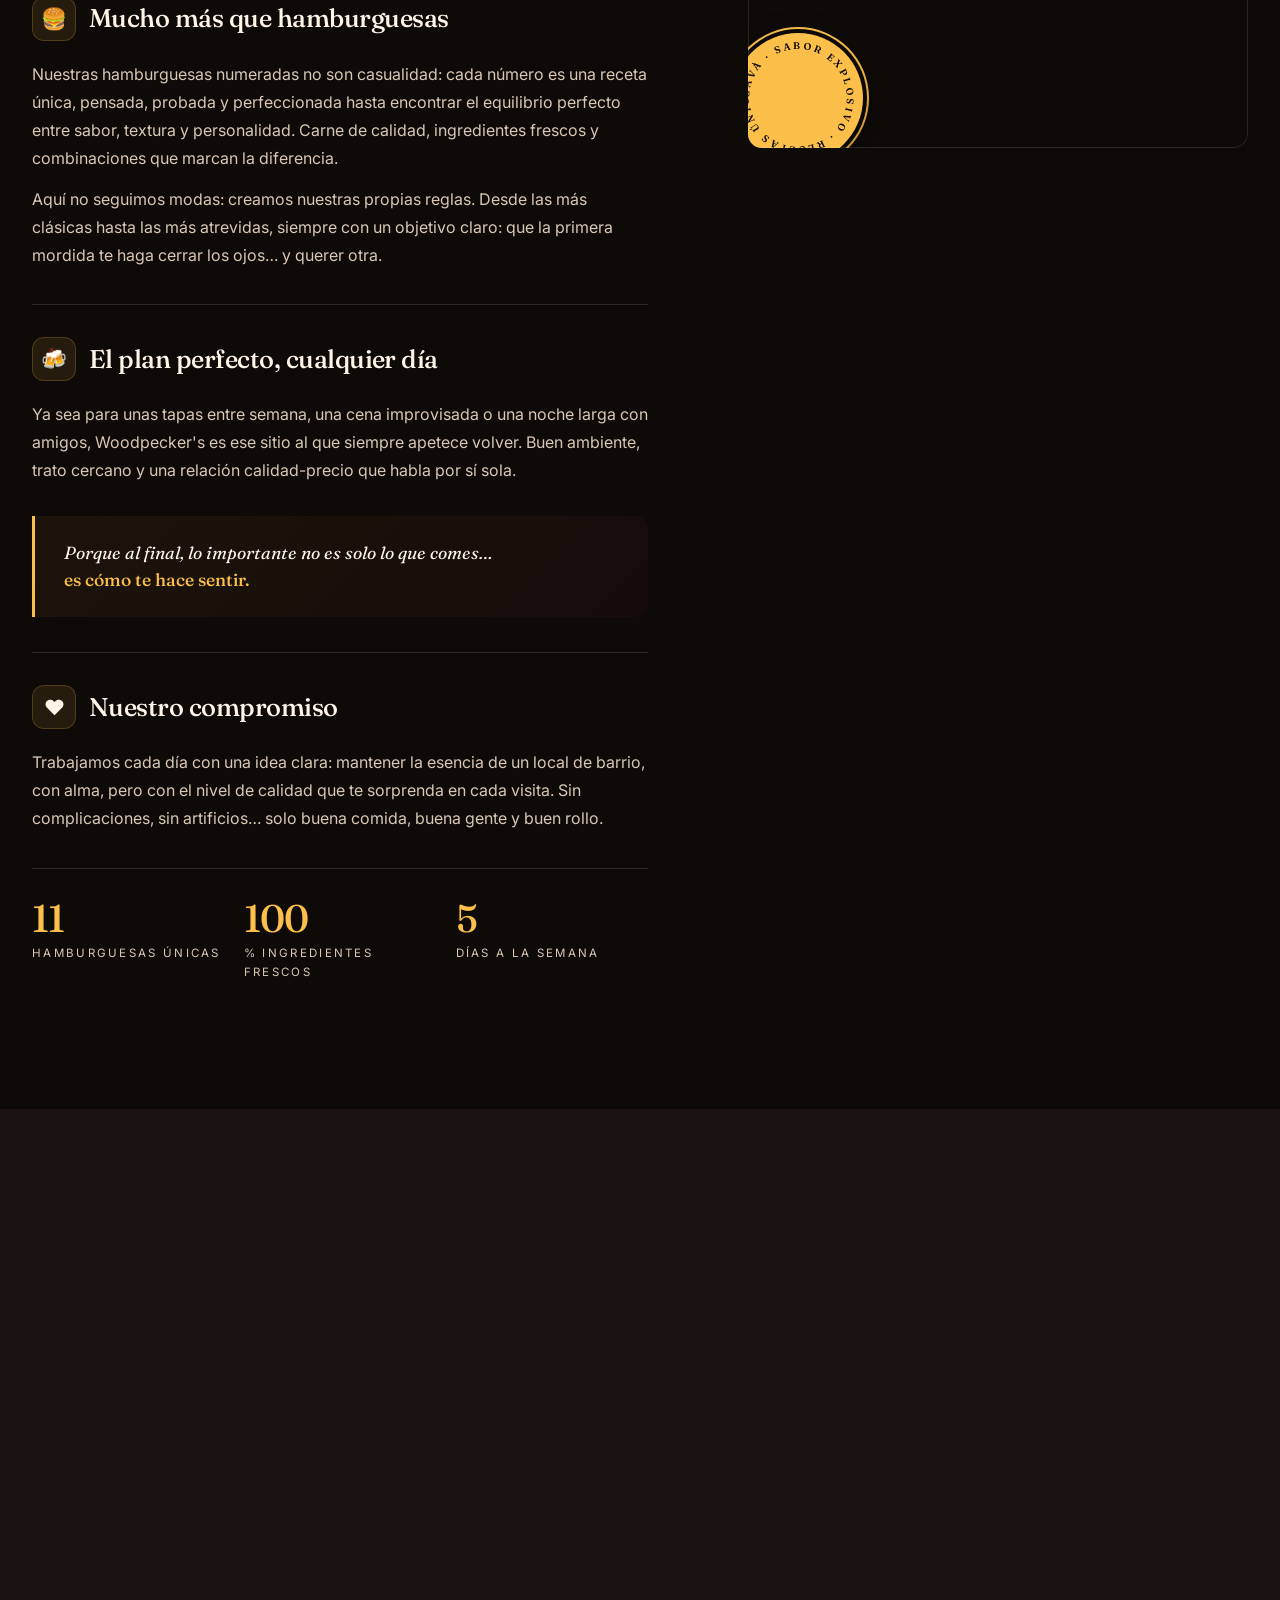
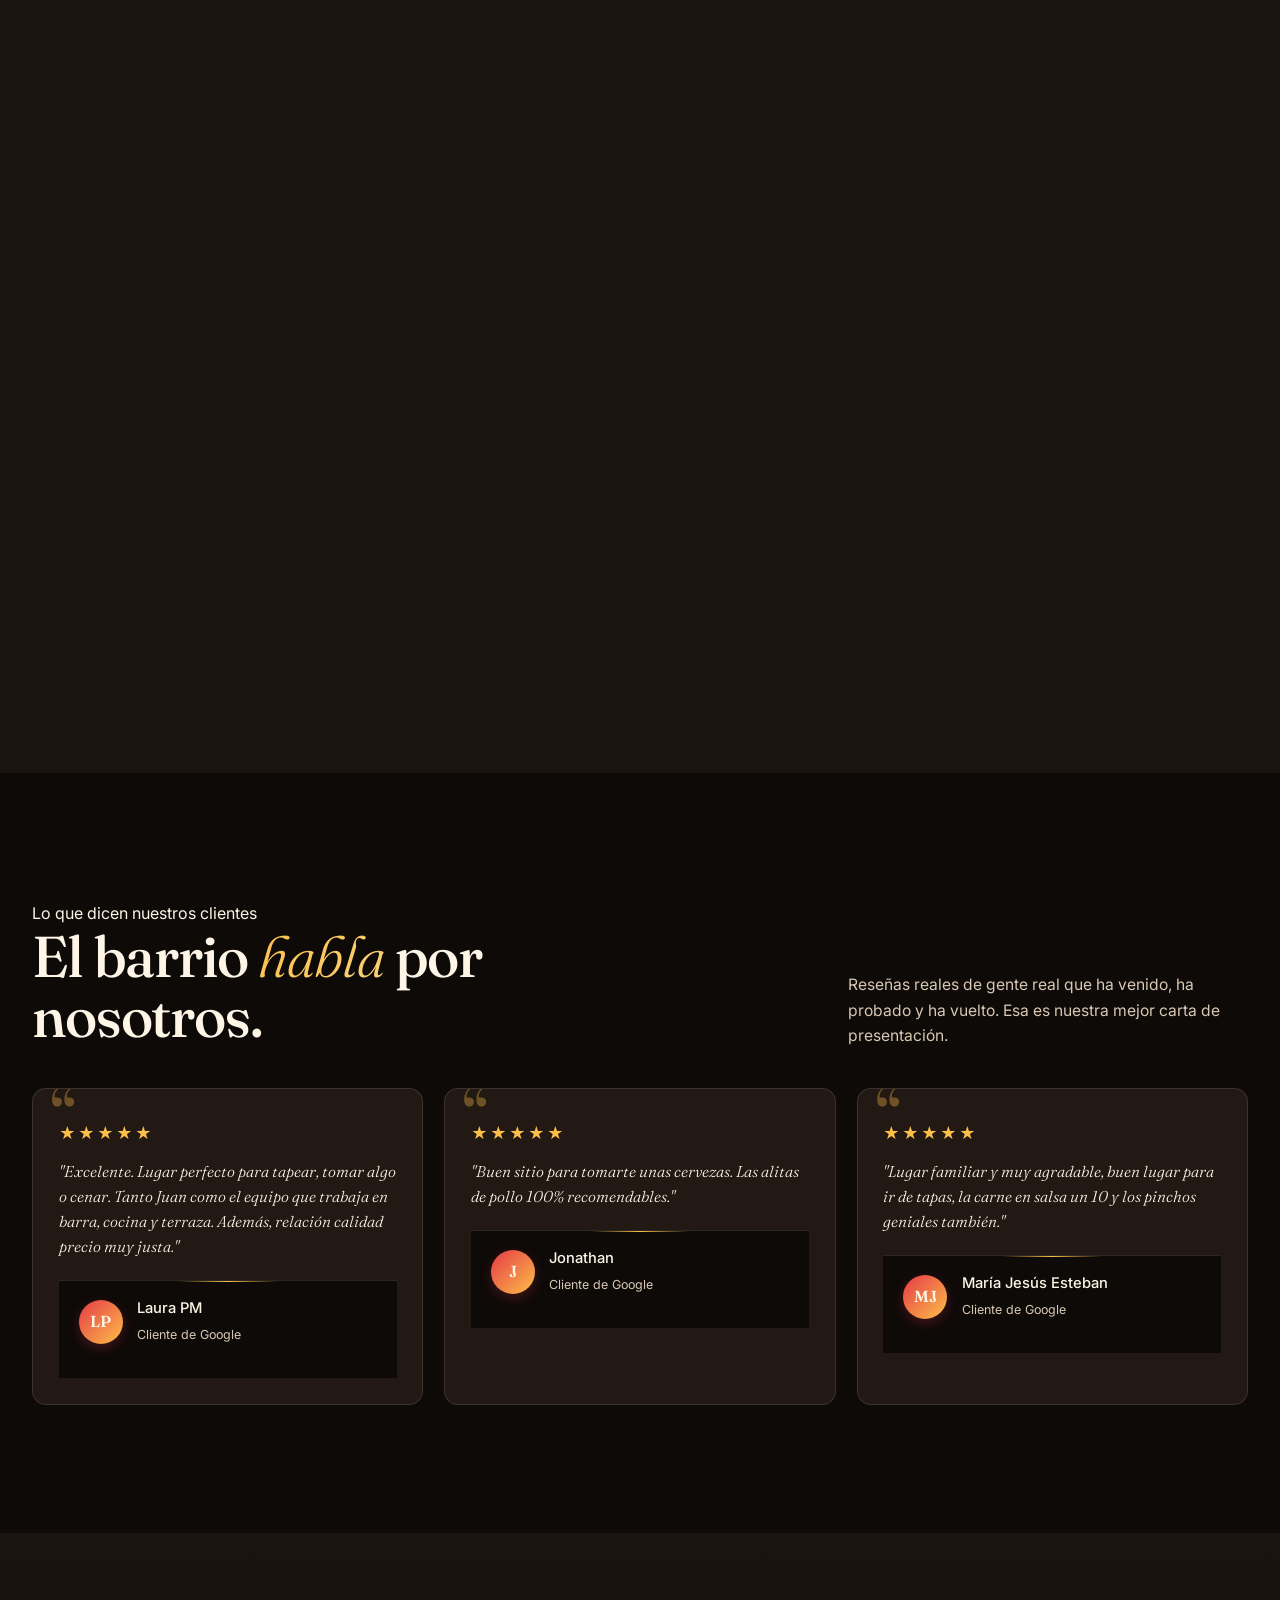
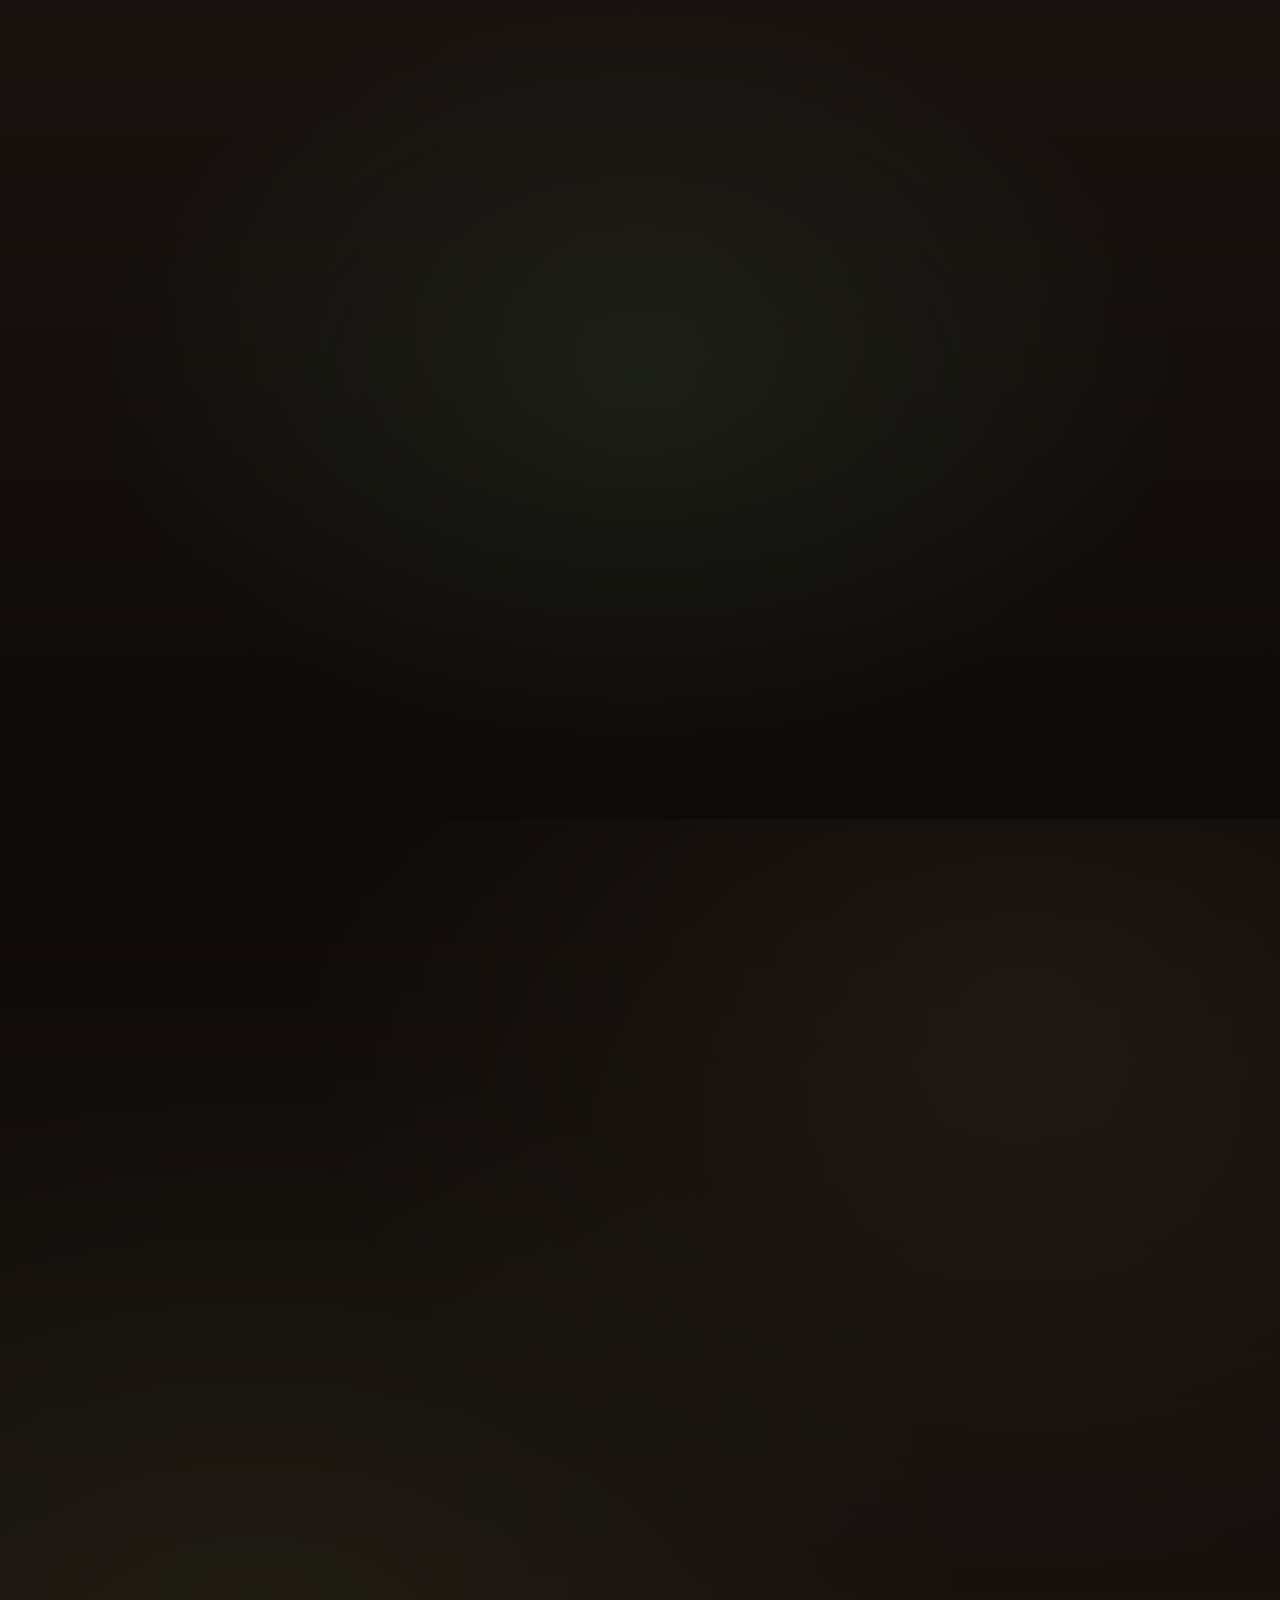
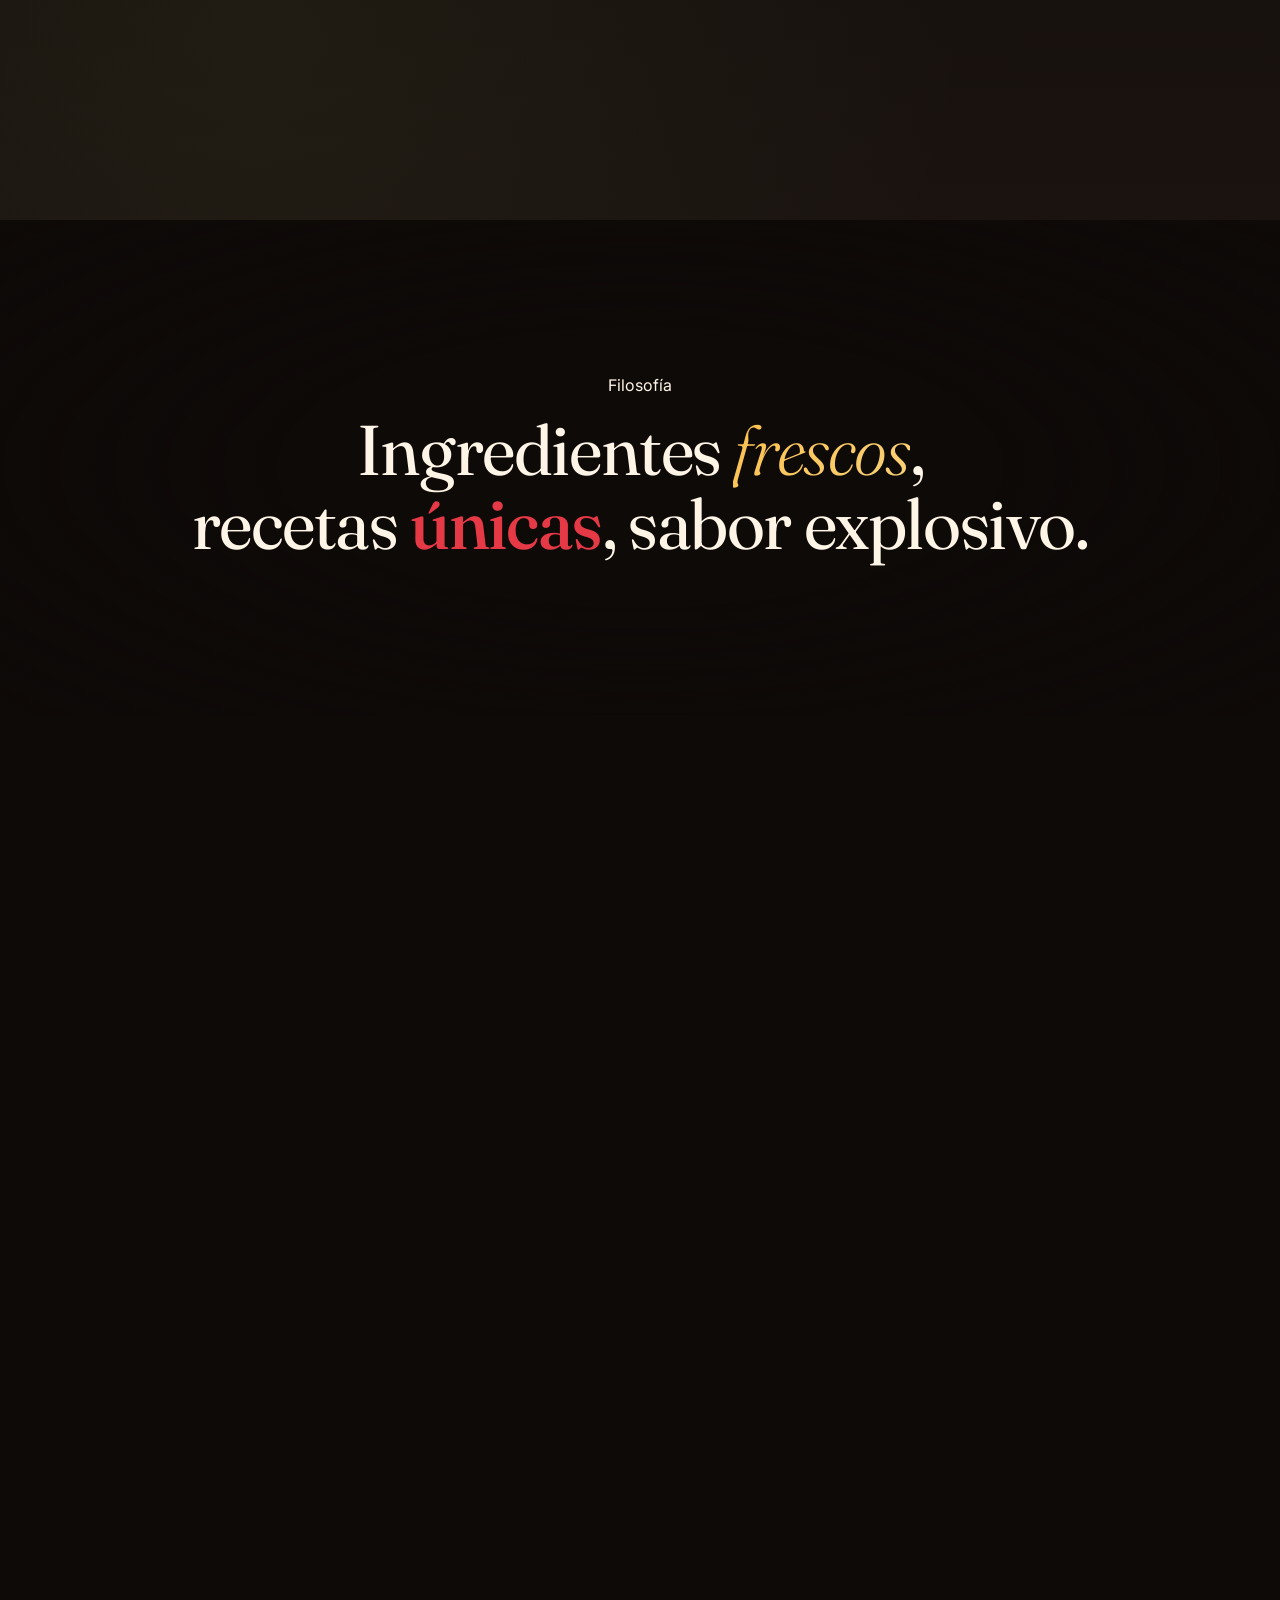
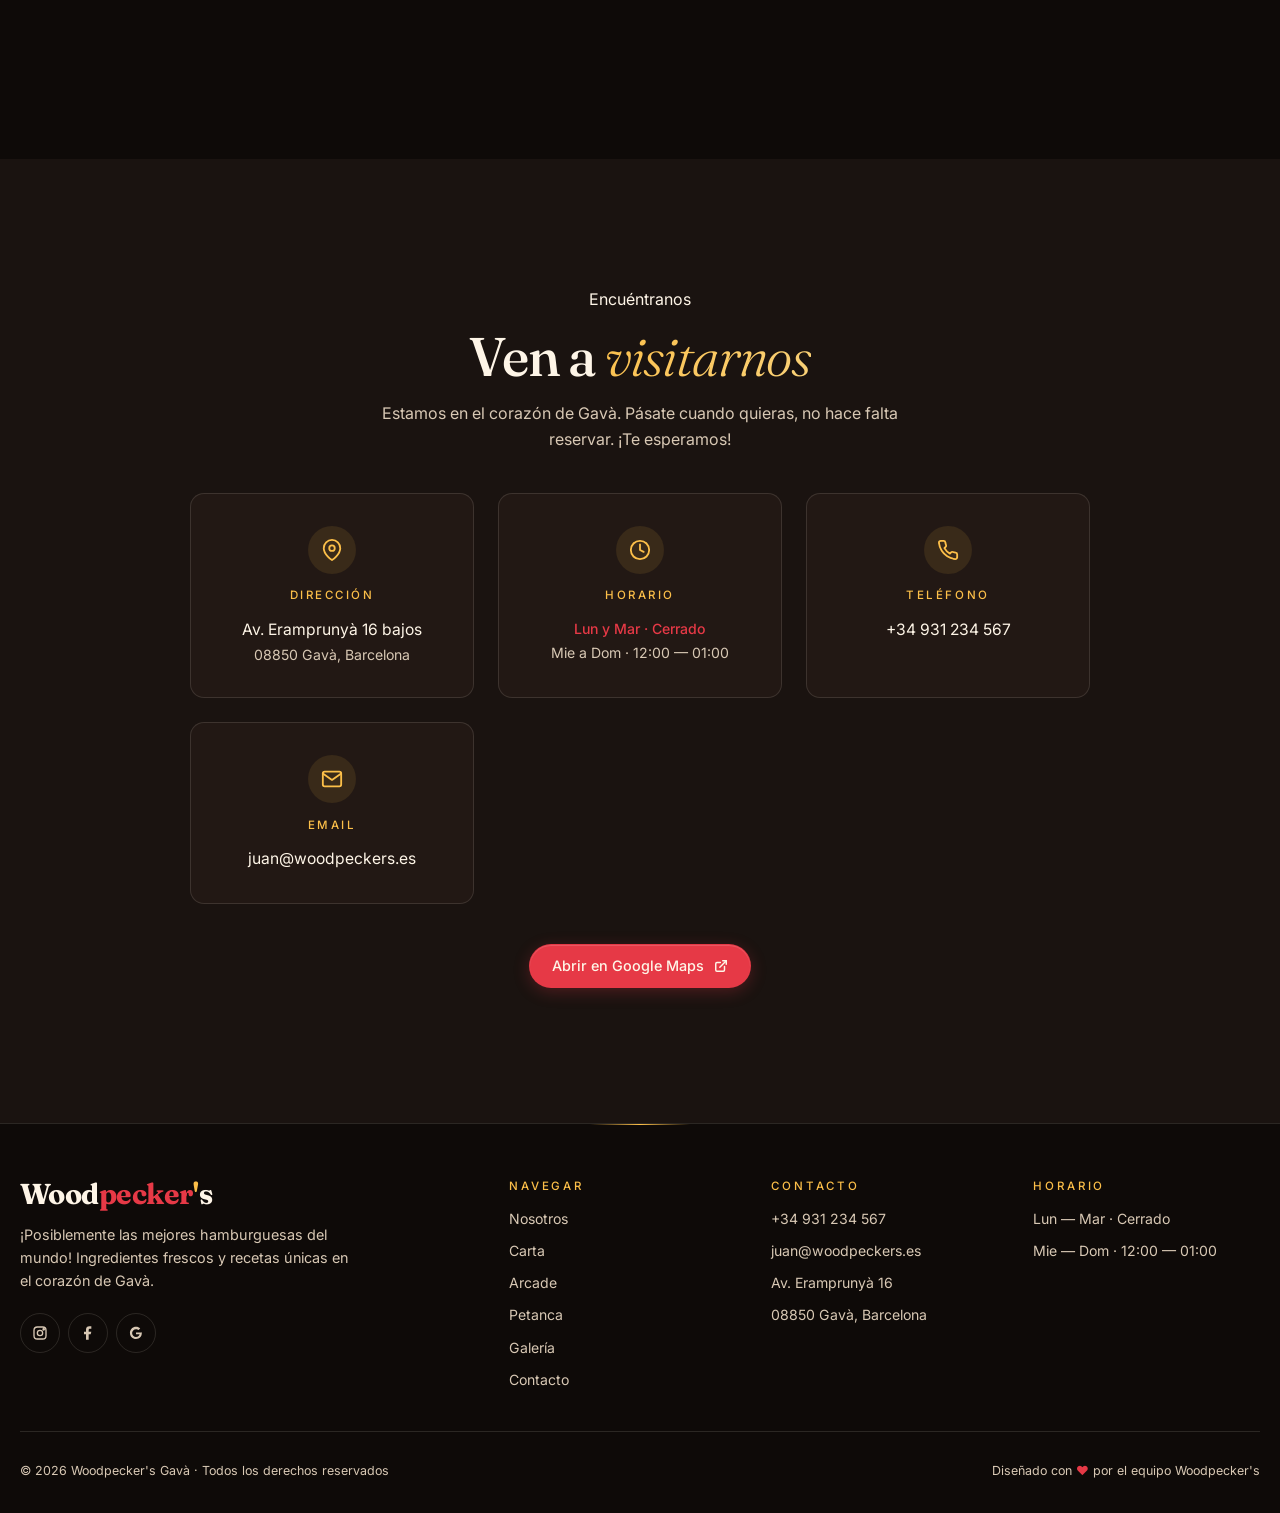
==== commit f721c137: "Add files via upload" ====
--- a/index.html
+++ b/index.html
@@ -1704,9 +1704,9 @@
       <div class="gallery-item g1" role="listitem"><img src="img/tapas_g1.webp" alt="Hamburguesa Woodpecker's" loading="lazy" decoding="async" width="800" height="600" /></div>
       <div class="gallery-item g2" role="listitem"><img src="img/comida_g2.webp" alt="Hamburguesa gourmet" loading="lazy" decoding="async" width="600" height="400" /></div>
       <div class="gallery-item g3" role="listitem"><img src="img/navidad_g3.webp" alt="Burger clásica" loading="lazy" decoding="async" width="400" height="400" /></div>
-      <div class="gallery-item g4" role="listitem"><img src="https://images.unsplash.com/photo-1553979459-d2229ba7433b?q=80&w=2070&auto=format&fit=crop" alt="Doble burger" loading="lazy" decoding="async" width="400" height="400" /></div>
+      <div class="gallery-item g4" role="listitem"><img src="img/beer_g4.webp" alt="Doble burger" loading="lazy" decoding="async" width="400" height="400" /></div>
       <div class="gallery-item g5" role="listitem"><img src="img/cds_g5.webp" alt="Burger con bacon" loading="lazy" decoding="async" width="600" height="600" /></div>
-      <div class="gallery-item g6" role="listitem"><img src="https://images.unsplash.com/photo-1559339352-11d035aa65de?q=80&w=1974&auto=format&fit=crop" alt="Cerveza y hamburguesa" loading="lazy" decoding="async" width="800" height="400" /></div>
+      <div class="gallery-item g6" role="listitem"><img src="img/chupitos_g6.webp" alt="Cerveza y hamburguesa" loading="lazy" decoding="async" width="800" height="400" /></div>
     </div>
   </div>
 </section>
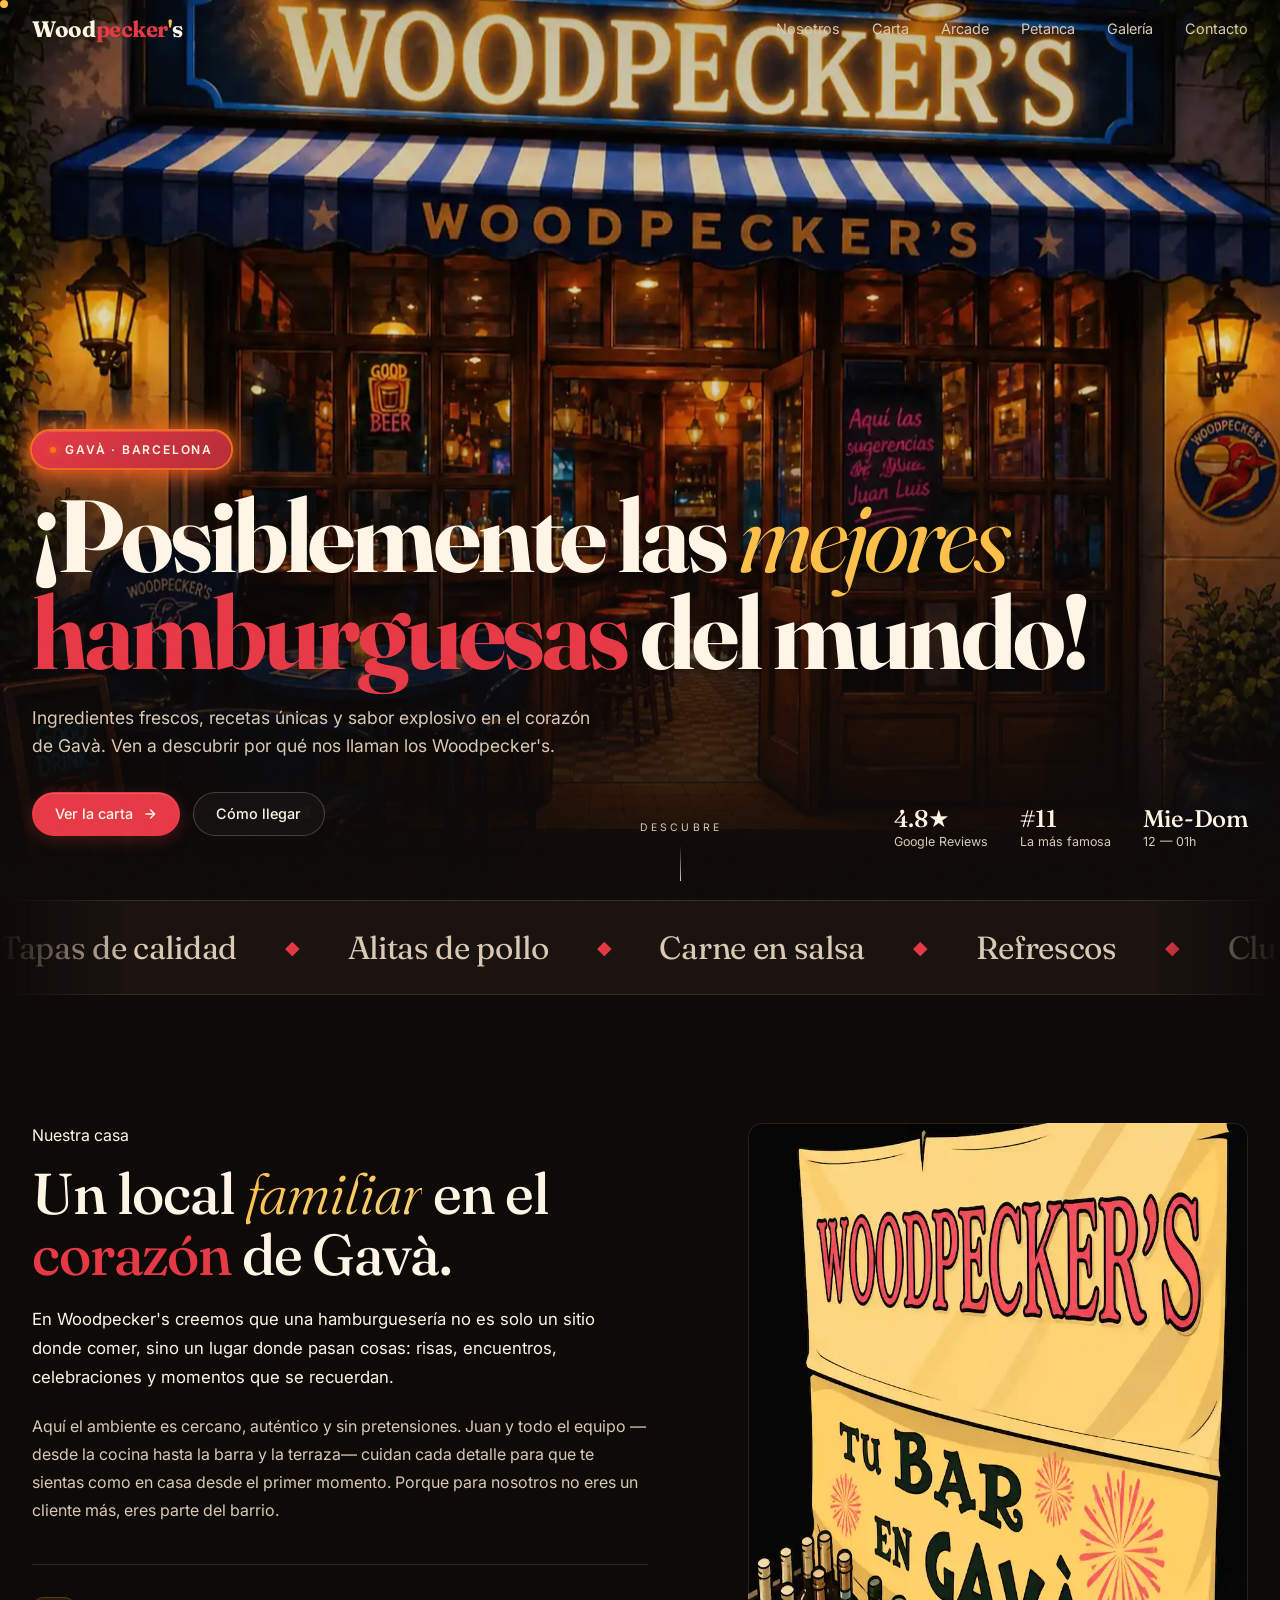
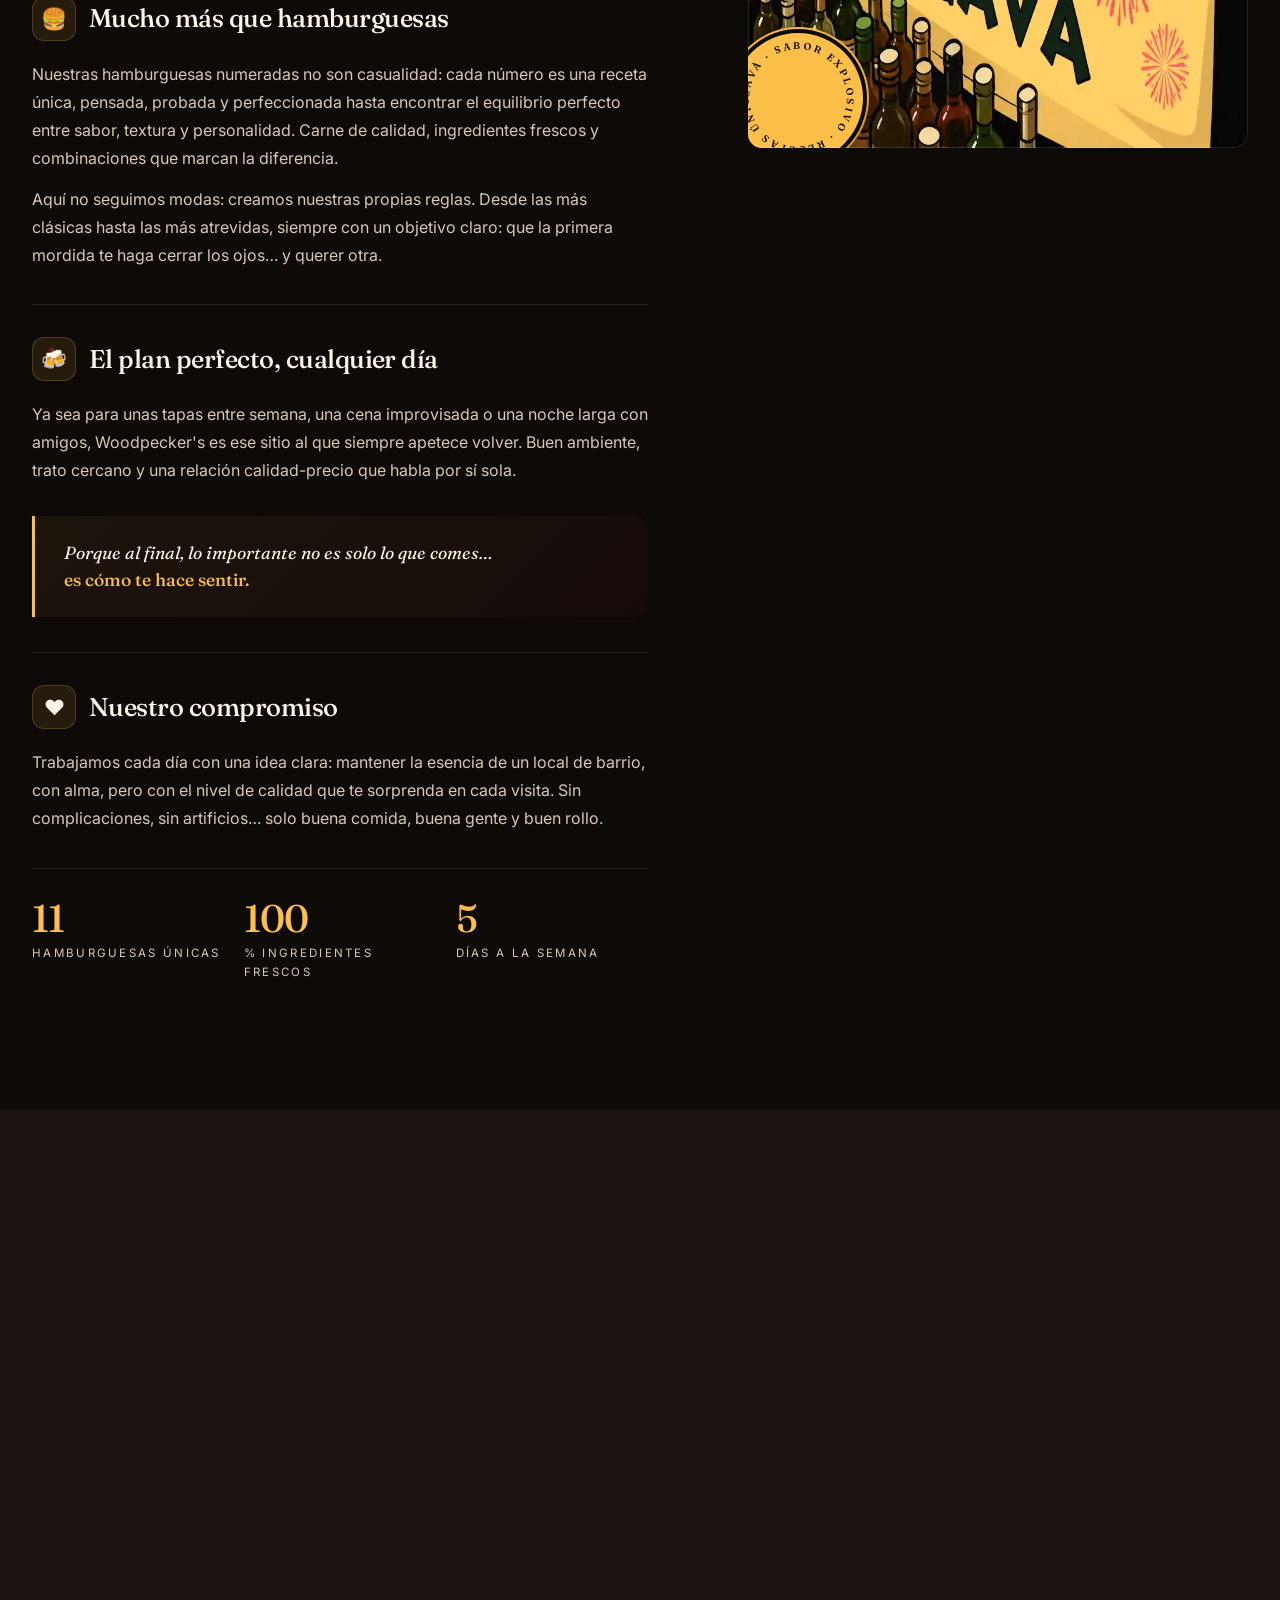
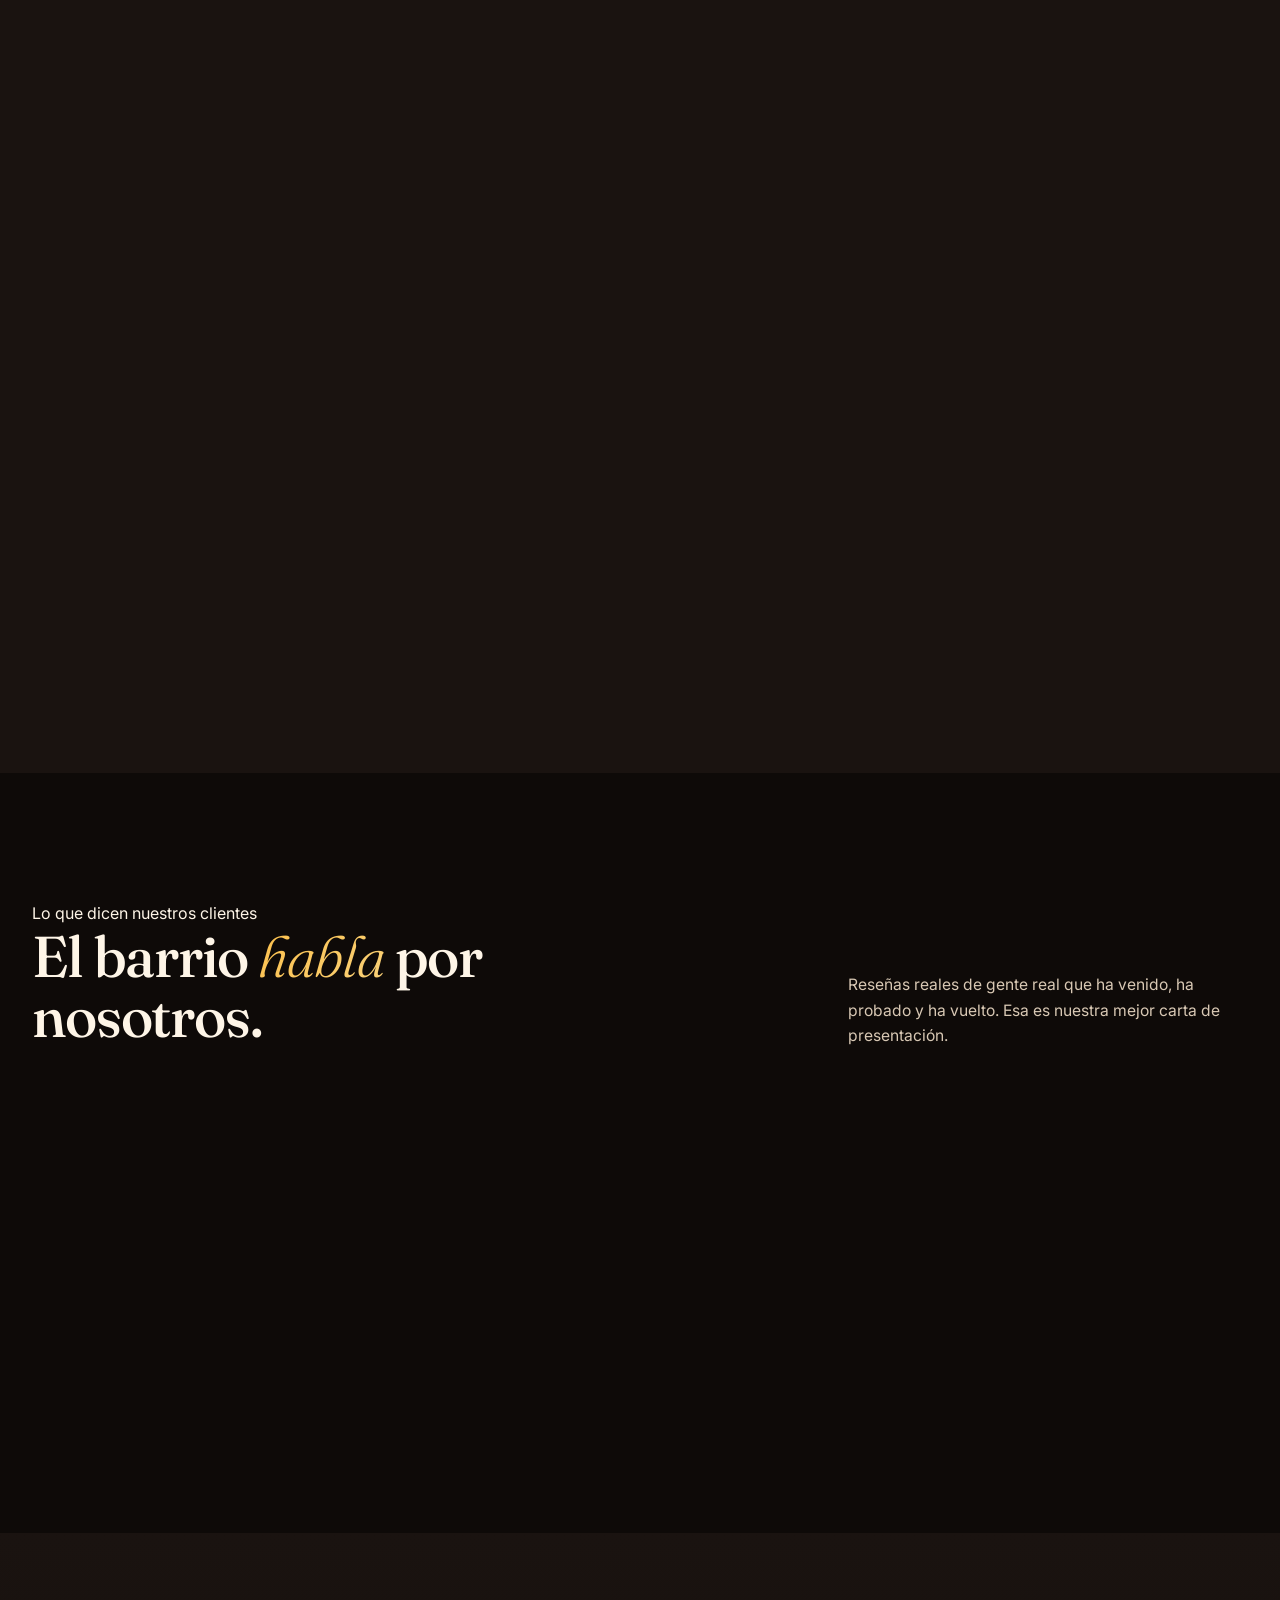
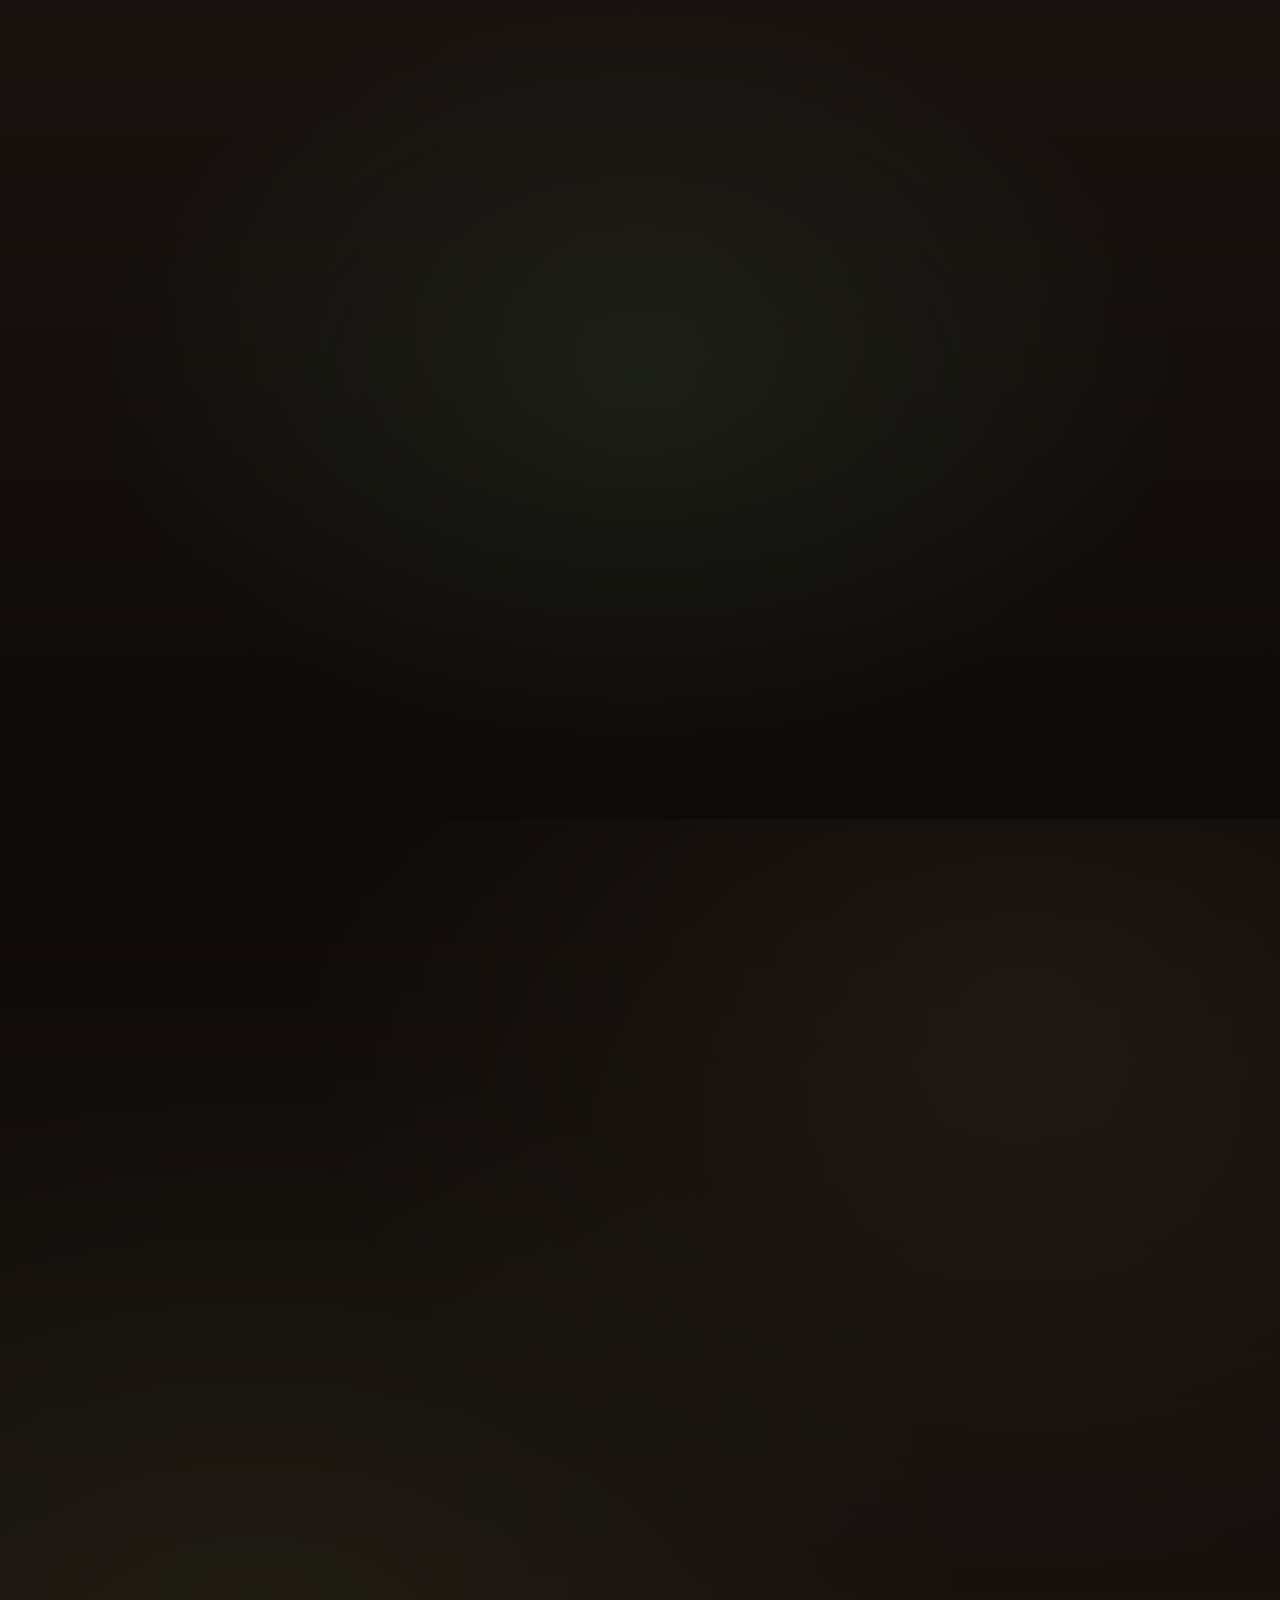
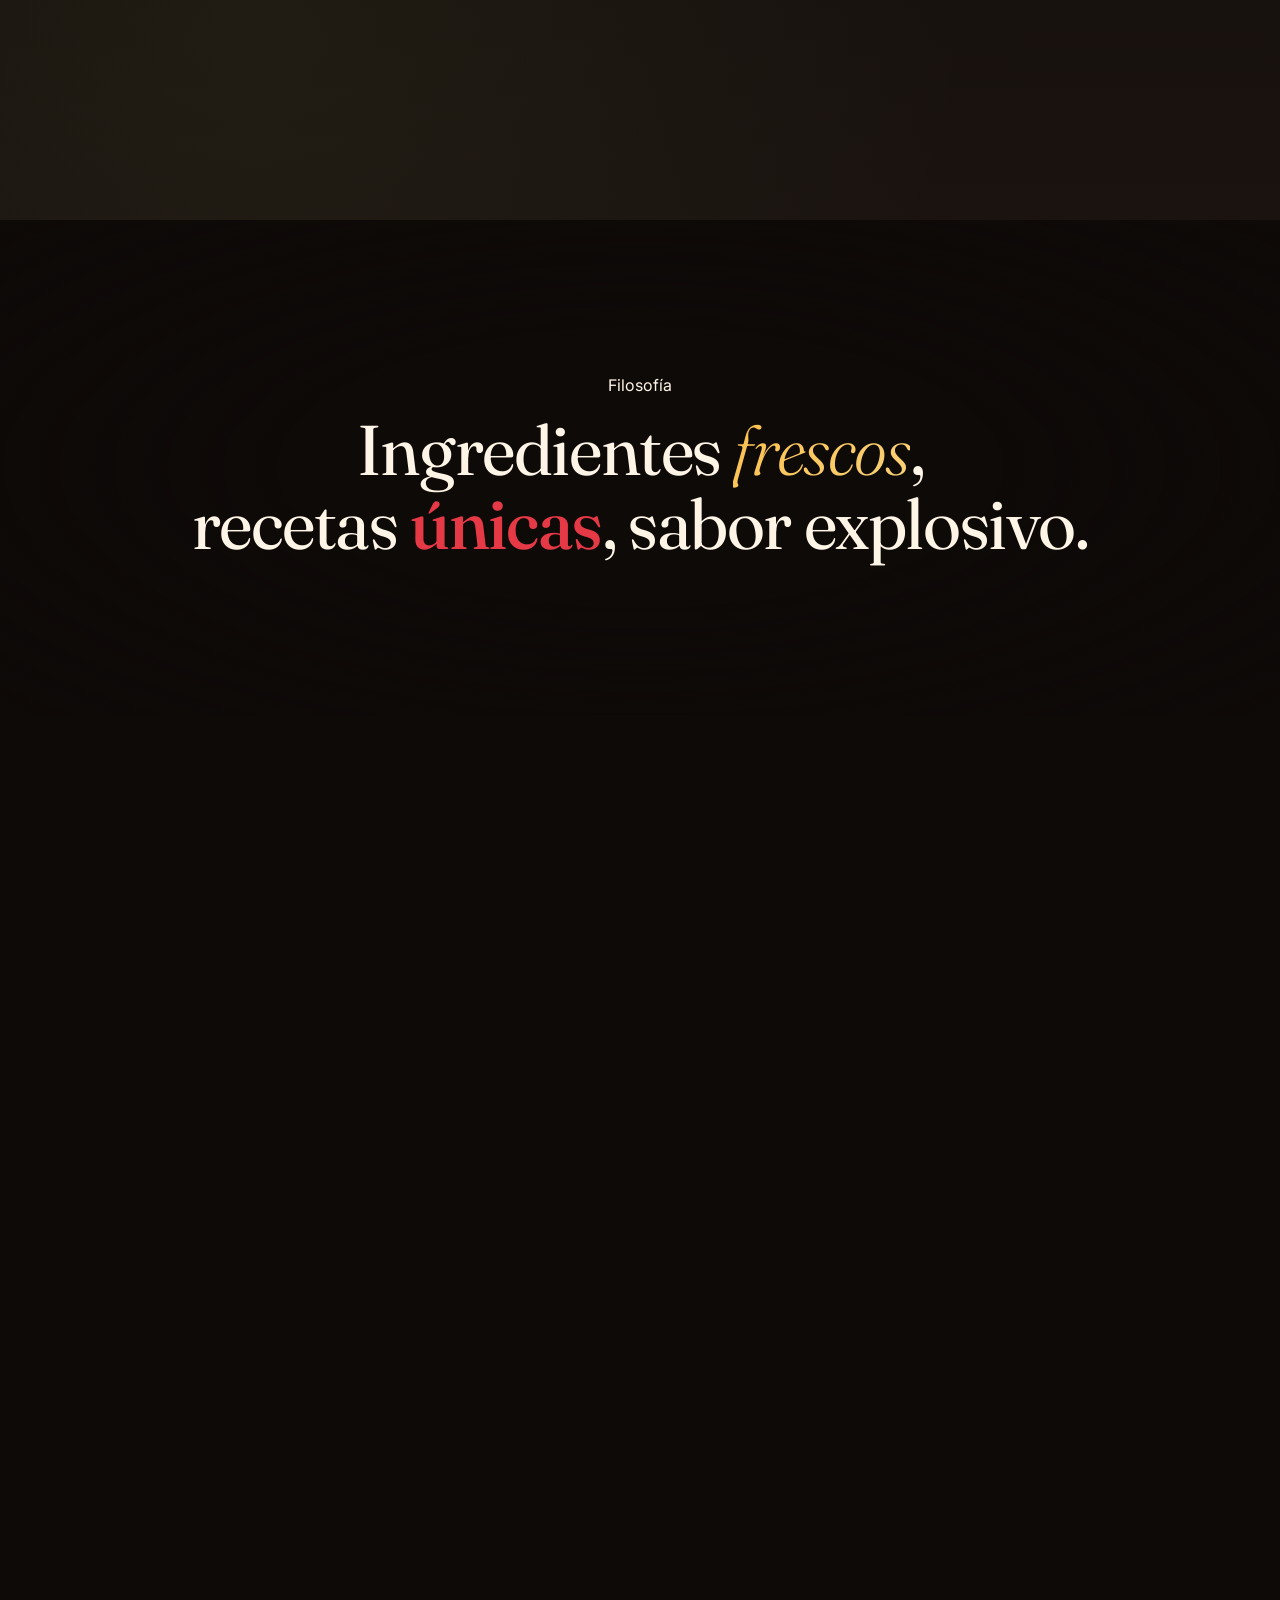
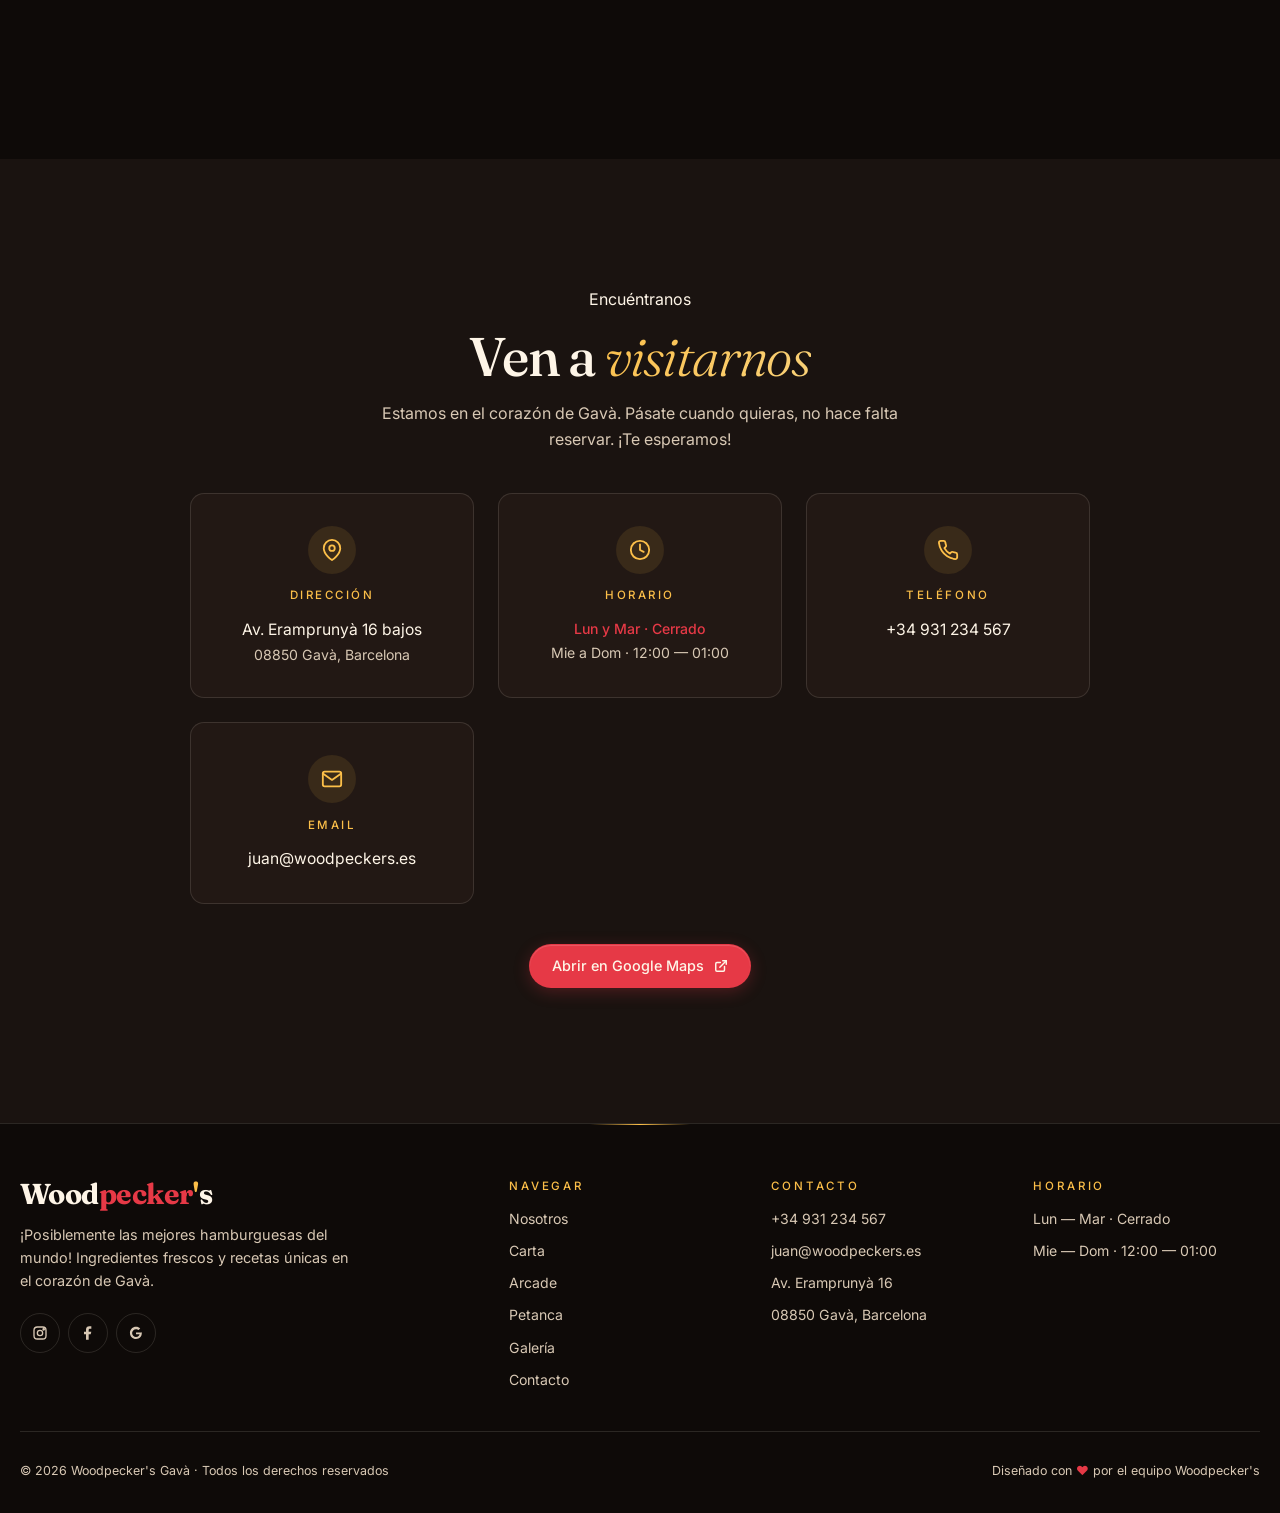
==== commit f092af52: "Add files via upload" ====
--- a/index.html
+++ b/index.html
@@ -1446,7 +1446,7 @@
       </div>
     </div>
     <div class="about-visual">
-      <img src="https://images.unsplash.com/photo-1550547660-d9450f859349?q=80&w=2070&auto=format&fit=crop" alt="Hamburguesa gourmet de Woodpecker's" loading="lazy" decoding="async" width="500" height="625" />
+      <img src="img/nuestracasa.webp" alt="Hamburguesa gourmet de Woodpecker's" loading="lazy" decoding="async" width="500" height="625" />
       <div class="about-badge" aria-hidden="true">
         <svg viewBox="0 0 200 200" role="presentation">
           <defs><path id="circle" d="M 100,100 m -75,0 a 75,75 0 1,1 150,0 a 75,75 0 1,1 -150,0" /></defs>
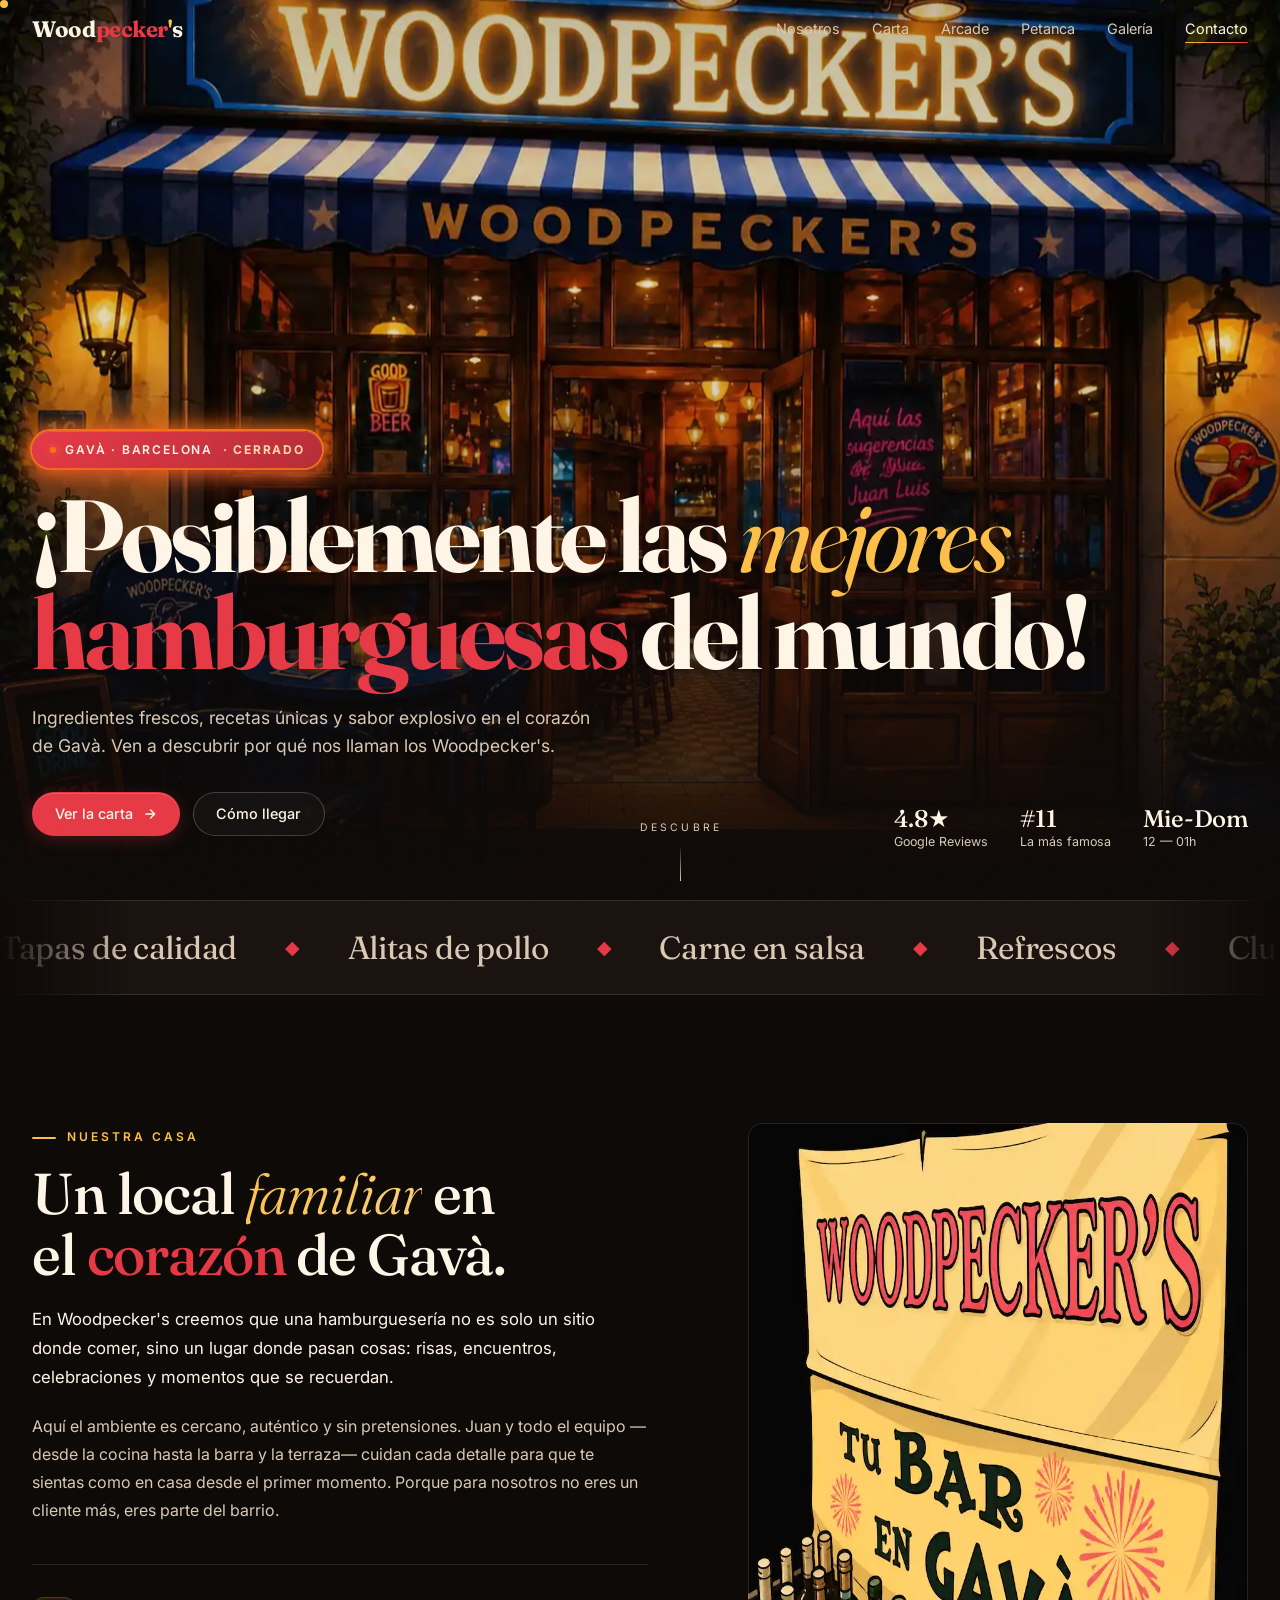
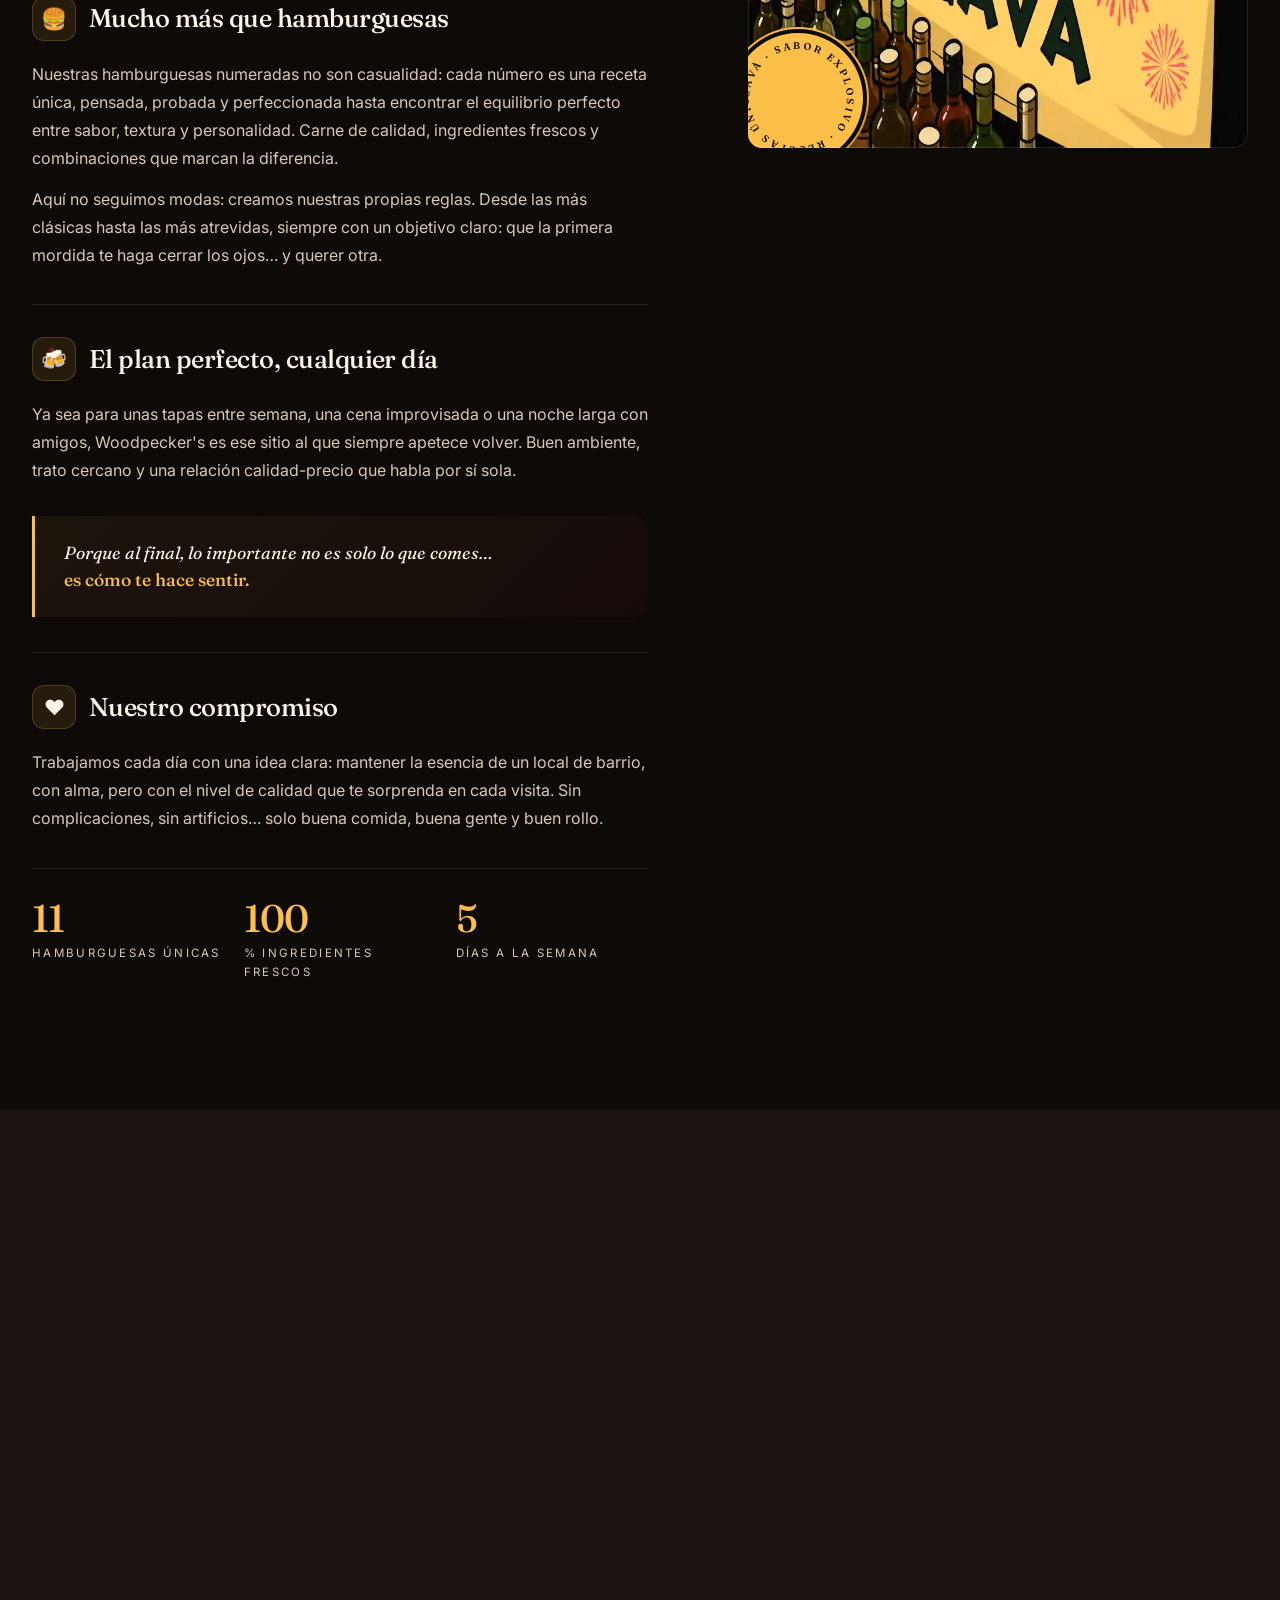
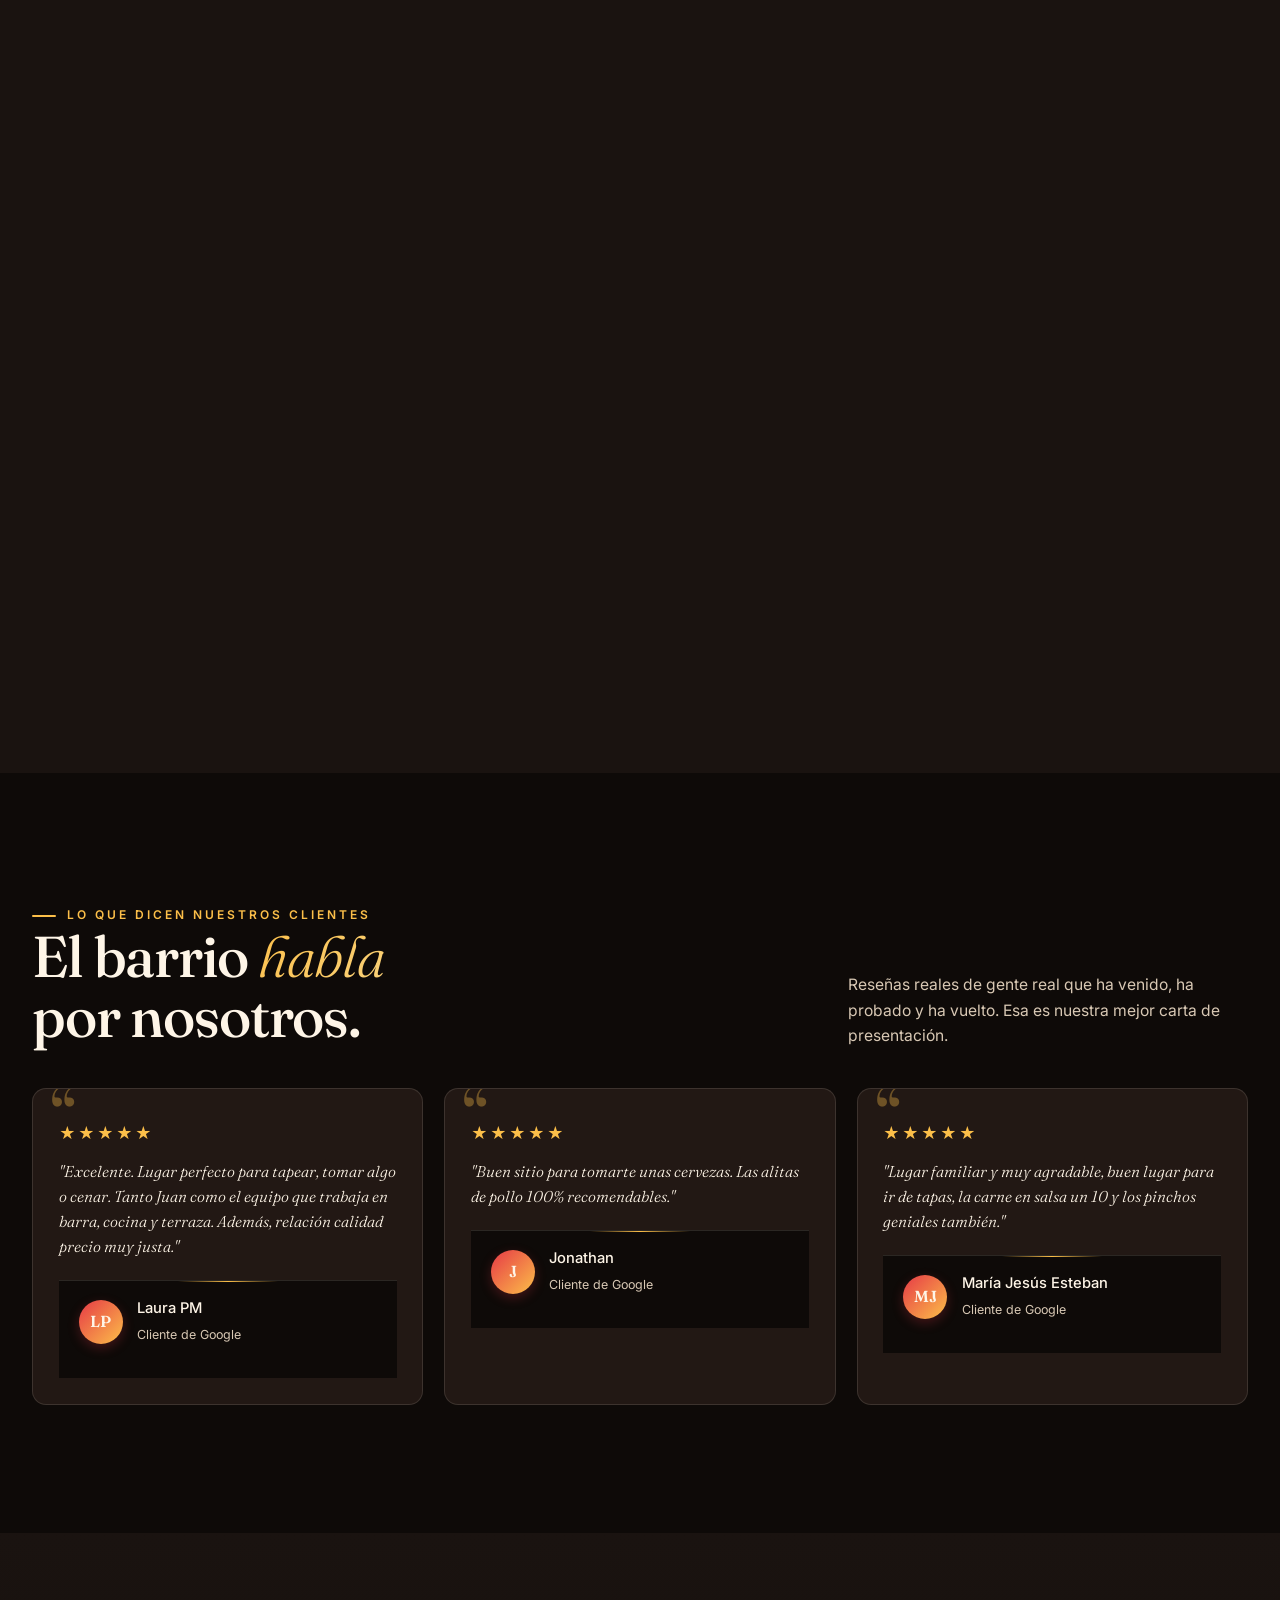
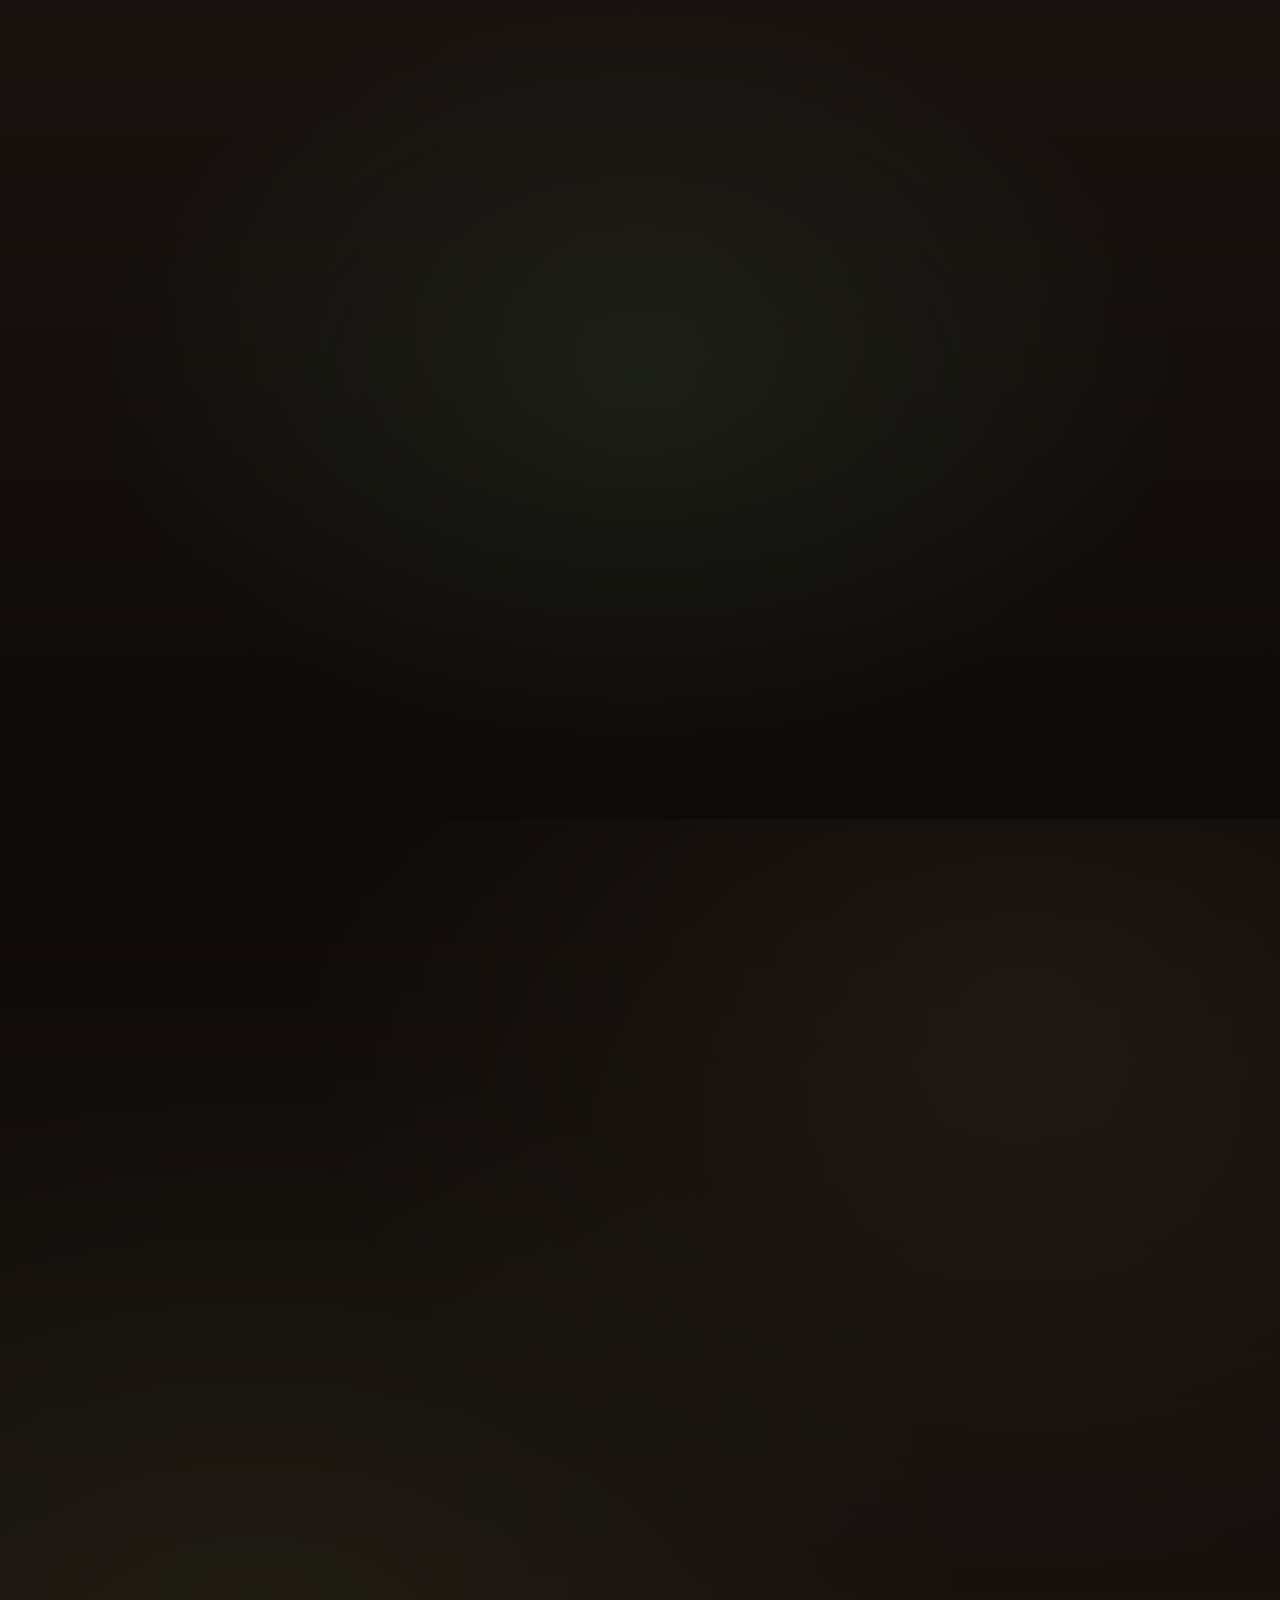
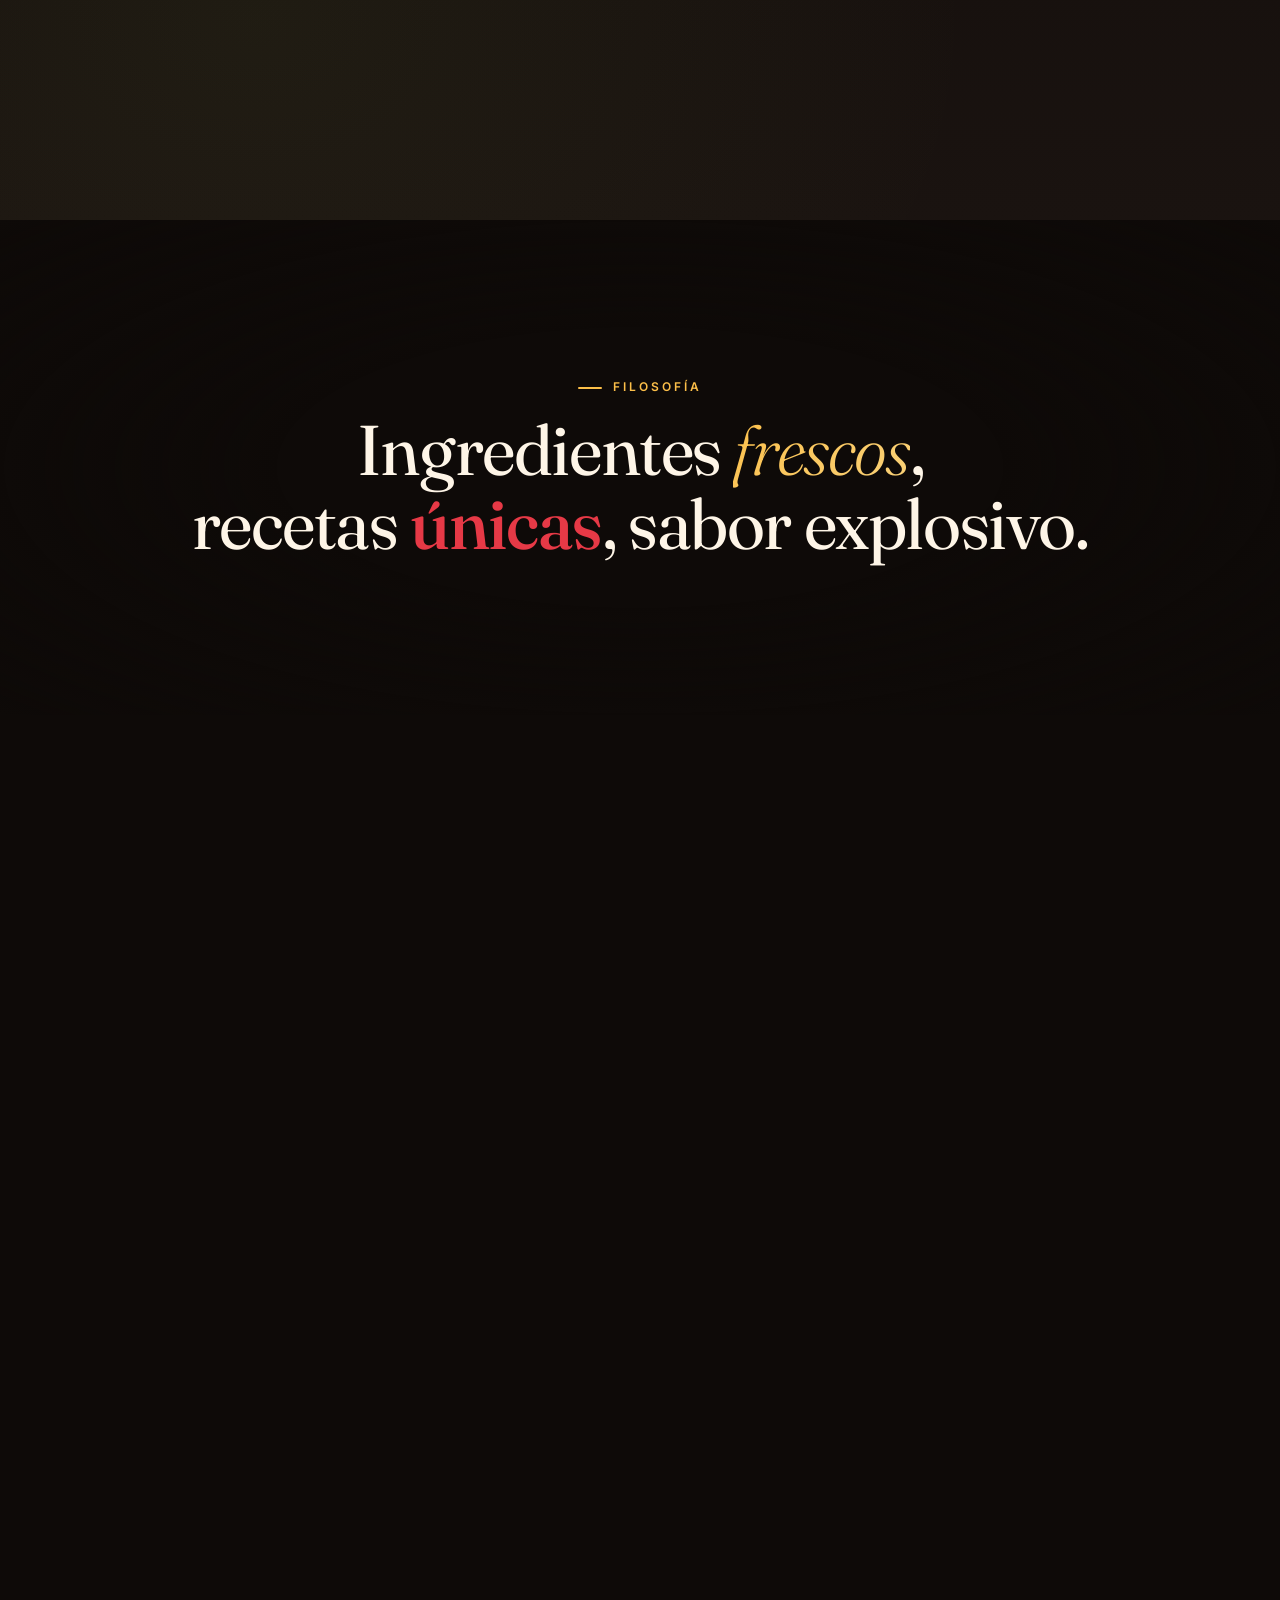
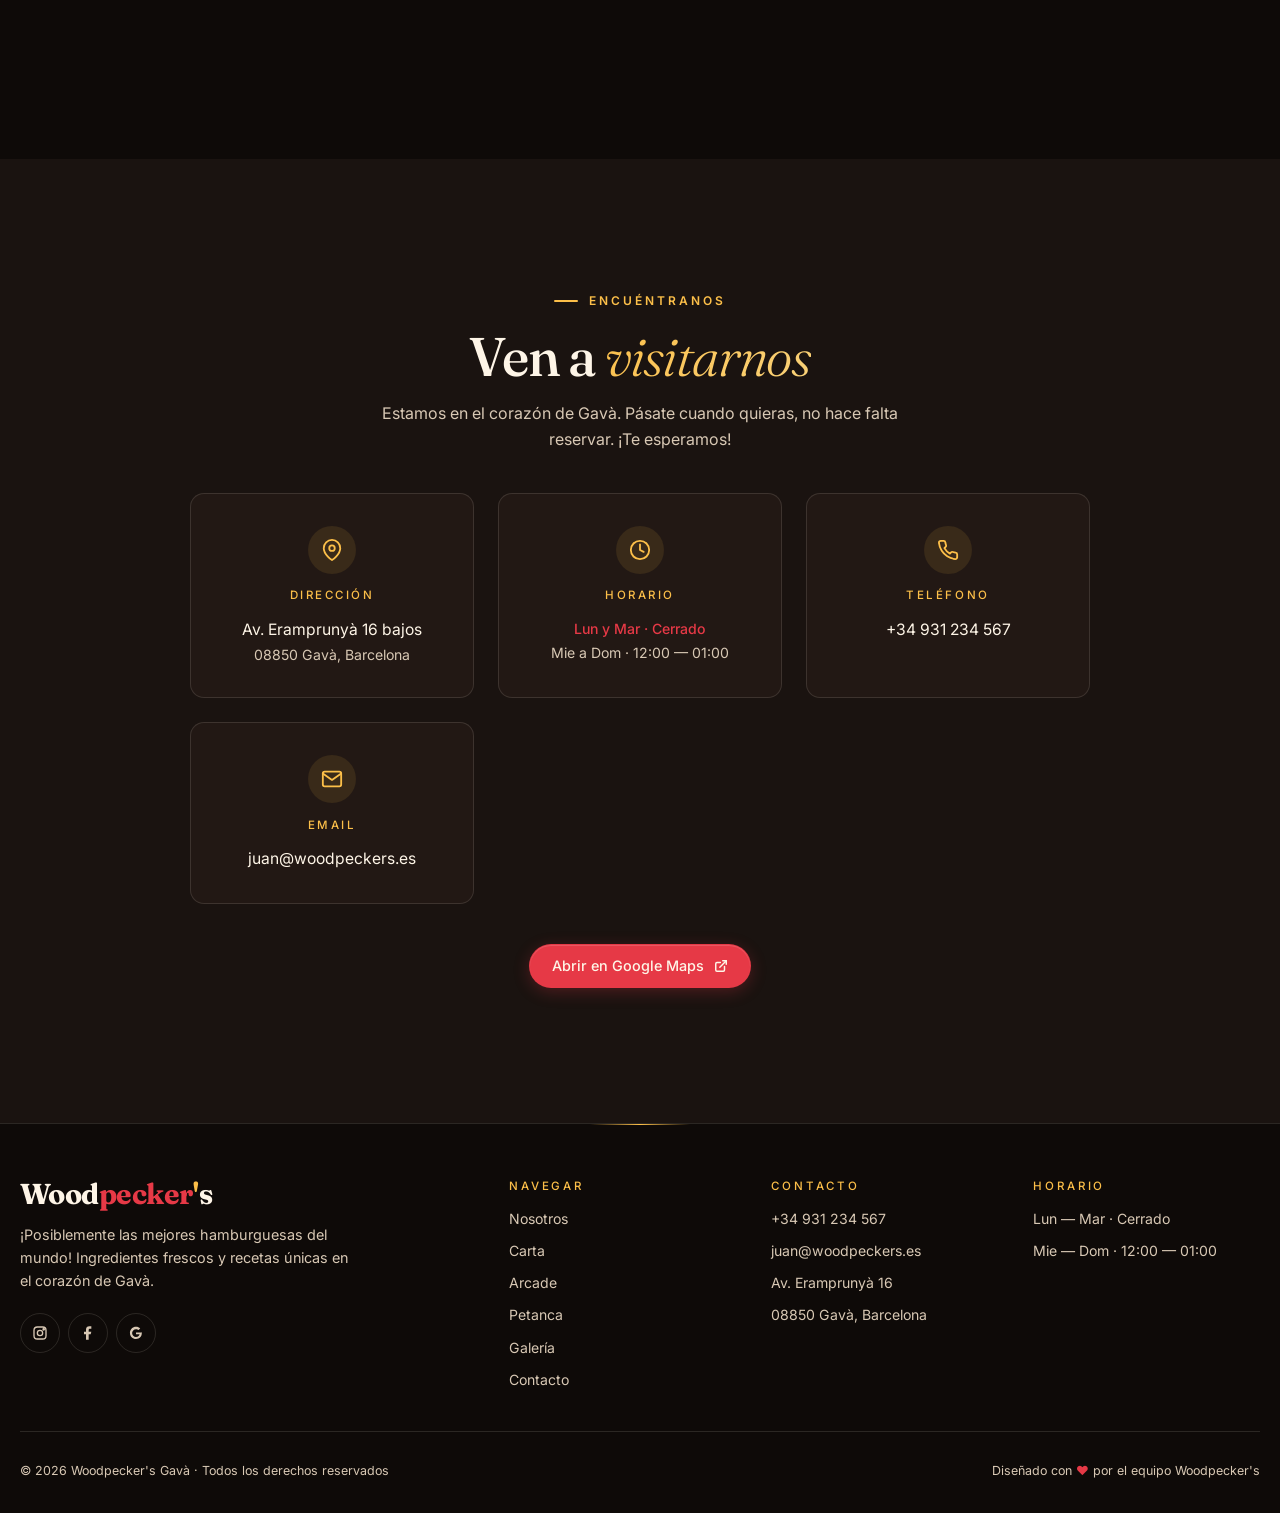
==== commit 5c296111: "Add files via upload" ====
--- a/index.html
+++ b/index.html
@@ -9,6 +9,11 @@
 <meta property="og:description" content="Ingredientes frescos, recetas únicas y sabor explosivo en el corazón de Gavà." />
 <meta property="og:type" content="restaurant.restaurant" />
 <meta property="og:image" content="img/hero.webp" />
+<meta property="og:locale" content="es_ES" />
+<meta property="og:site_name" content="Woodpecker's Gavà" />
+<meta name="twitter:card" content="summary_large_image" />
+<meta name="twitter:title" content="Woodpecker's Gavà · Las mejores hamburguesas del mundo" />
+<meta name="twitter:description" content="Ingredientes frescos, recetas únicas y sabor explosivo en el corazón de Gavà." />
 <meta name="robots" content="index, follow" />
 <title>Woodpecker's Gavà · Posiblemente las mejores hamburguesas del mundo</title>
 
@@ -21,6 +26,38 @@
 <link rel="dns-prefetch" href="https://maps.google.com">
 <link rel="preload" as="image" href="img/hero.webp" fetchpriority="high" />
 <link href="https://fonts.googleapis.com/css2?family=Fraunces:ital,opsz,wght@0,9..144,300;0,9..144,500;0,9..144,700;0,9..144,900;1,9..144,500&family=Inter:wght@300;400;500;600;700&family=VT323&display=swap" rel="stylesheet">
+
+<script type="application/ld+json">
+{
+  "@context": "https://schema.org",
+  "@type": "Restaurant",
+  "name": "Woodpecker's Gavà",
+  "image": "img/hero.webp",
+  "servesCuisine": ["Hamburguesas", "Tapas", "Comida americana"],
+  "priceRange": "€",
+  "telephone": "+34931234567",
+  "email": "juan@woodpeckers.es",
+  "address": {
+    "@type": "PostalAddress",
+    "streetAddress": "Av. Eramprunyà 16, bajos",
+    "addressLocality": "Gavà",
+    "addressRegion": "Barcelona",
+    "postalCode": "08850",
+    "addressCountry": "ES"
+  },
+  "openingHoursSpecification": [{
+    "@type": "OpeningHoursSpecification",
+    "dayOfWeek": ["Wednesday", "Thursday", "Friday", "Saturday", "Sunday"],
+    "opens": "12:00",
+    "closes": "01:00"
+  }],
+  "aggregateRating": {
+    "@type": "AggregateRating",
+    "ratingValue": "4.8",
+    "bestRating": "5"
+  }
+}
+</script>
 
 <style>
 /* =========================
@@ -142,7 +179,28 @@
   outline-offset: 4px;
 }
 
-h1, h2, h3, h4 { font-family: 'Fraunces', Georgia, serif; font-weight: 500; line-height: 1.05; letter-spacing: -0.02em; }
+h1, h2, h3, h4 { font-family: 'Fraunces', Georgia, serif; font-weight: 500; line-height: 1.05; letter-spacing: -0.02em; text-wrap: balance; }
+
+::selection { background: var(--mustard); color: var(--bg); }
+
+html { scrollbar-color: var(--wood) var(--bg-2); scrollbar-width: thin; }
+::-webkit-scrollbar { width: 10px; }
+::-webkit-scrollbar-track { background: var(--bg-2); }
+::-webkit-scrollbar-thumb { background: var(--wood); border-radius: 99px; border: 2px solid var(--bg-2); }
+::-webkit-scrollbar-thumb:hover { background: var(--clay-dark); }
+
+.eyebrow {
+  display: inline-block;
+  font-size: .75rem; font-weight: 600;
+  letter-spacing: .25em; text-transform: uppercase;
+  color: var(--mustard);
+}
+.eyebrow::before {
+  content: ""; display: inline-block;
+  width: 24px; height: 2px; border-radius: 2px;
+  background: var(--mustard);
+  vertical-align: middle; margin-right: .7rem;
+}
 
 section { position: relative; padding: clamp(4rem, 10vw, 8rem) clamp(1.25rem, 4vw, 2rem); scroll-margin-top: var(--nav-h); }
 .container { max-width: var(--max); margin: 0 auto; width: 100%; }
@@ -229,6 +287,8 @@
 }
 .nav-links a:hover { color: var(--cream); }
 .nav-links a:hover::after { width: 100%; }
+.nav-links a.active { color: var(--cream); }
+.nav-links a.active::after { width: 100%; }
 
 .menu-toggle {
   display: none;
@@ -455,6 +515,9 @@
     background: #f97316;
     box-shadow: 0 0 8px rgba(249,115,22,1);
   }
+  .hero-badge .badge-status { font-weight: 700; }
+  .hero-badge.is-open .badge-status { color: #bbf7d0; }
+  .hero-badge.is-closed .badge-status { color: #fed7aa; }
 @keyframes fadeUp { from { opacity: 0; transform: translateY(10px); } to { opacity: 1; transform: none; } }
 
 .hero h1 {
@@ -923,7 +986,7 @@
 .feature {
   min-height: 55vh; display: flex; align-items: center; justify-content: center; text-align: center;
   background: linear-gradient(rgba(14,10,8,.75), rgba(14,10,8,.9)),
-  url('https://images.unsplash.com/photo-1586190848861-99aa4a171e90?q=80&w=2070&auto=format&fit=crop') center/cover no-repeat;
+  url('https://images.unsplash.com/photo-1586190848861-99aa4a171e90?q=80&w=1600&auto=format&fit=crop') center/cover no-repeat;
   background-attachment: fixed; padding: clamp(4rem, 12vw, 7rem) 1.25rem; position: relative;
 }
 @supports not (background-attachment: fixed) { .feature { background-attachment: scroll; } }
@@ -1085,7 +1148,7 @@
   section { padding: clamp(3rem, 8vw, 5rem) 1rem; }
   .hero { padding: calc(var(--nav-h) + 1.5rem) 0 3rem; padding-top: calc(var(--nav-h) + 1.5rem + env(safe-area-inset-top, 0px)); }
   .hero-bg {
-    background-size: auto;
+    background-size: cover;
     background-position: center center;
     transform: none;
     animation: none;
@@ -1473,7 +1536,7 @@
       <article class="dish" role="listitem">
         <div class="dish-img">
           <span class="dish-badge">Bestseller</span>
-          <img src="https://images.unsplash.com/photo-1568901346375-23c9450c58cd?q=80&w=1899&auto=format&fit=crop" alt="Hamburguesa N° 11 Woodpecker's Especial" loading="lazy" decoding="async" width="400" height="300" />
+          <img src="https://images.unsplash.com/photo-1568901346375-23c9450c58cd?q=80&w=800&auto=format&fit=crop" alt="Hamburguesa N° 11 Woodpecker's Especial" loading="lazy" decoding="async" width="400" height="300" />
         </div>
         <div class="dish-body">
           <span class="dish-num">N° 11</span>
@@ -1484,7 +1547,7 @@
 
       <article class="dish" role="listitem">
         <div class="dish-img">
-          <img src="https://images.unsplash.com/photo-1586190848861-99aa4a171e90?q=80&w=2070&auto=format&fit=crop" alt="Hamburguesa N° 1 Clásica con Queso" loading="lazy" decoding="async" width="400" height="300" />
+          <img src="https://images.unsplash.com/photo-1586190848861-99aa4a171e90?q=80&w=800&auto=format&fit=crop" alt="Hamburguesa N° 1 Clásica con Queso" loading="lazy" decoding="async" width="400" height="300" />
         </div>
         <div class="dish-body">
           <span class="dish-num">N° 1</span>
@@ -1496,7 +1559,7 @@
       <article class="dish" role="listitem">
         <div class="dish-img">
           <span class="dish-badge alt">La más pedida</span>
-          <img src="https://images.unsplash.com/photo-1572802419224-296b0aeee0d9?q=80&w=2070&auto=format&fit=crop" alt="Hamburguesa N° 6 Completa" loading="lazy" decoding="async" width="400" height="300" />
+          <img src="https://images.unsplash.com/photo-1572802419224-296b0aeee0d9?q=80&w=800&auto=format&fit=crop" alt="Hamburguesa N° 6 Completa" loading="lazy" decoding="async" width="400" height="300" />
         </div>
         <div class="dish-body">
           <span class="dish-num">N° 6</span>
@@ -1507,7 +1570,7 @@
 
       <article class="dish" role="listitem">
         <div class="dish-img">
-          <img src="https://images.unsplash.com/photo-1527477396000-e27163b481c2?q=80&w=2070&auto=format&fit=crop" alt="Alitas de pollo" loading="lazy" decoding="async" width="400" height="300" />
+          <img src="https://images.unsplash.com/photo-1527477396000-e27163b481c2?q=80&w=800&auto=format&fit=crop" alt="Alitas de pollo" loading="lazy" decoding="async" width="400" height="300" />
         </div>
         <div class="dish-body">
           <span class="dish-num">N° EXTRA</span>
@@ -1518,7 +1581,7 @@
 
       <article class="dish" role="listitem">
         <div class="dish-img">
-          <img src="https://images.unsplash.com/photo-1625944525533-473f1b3d9684?q=80&w=1887&auto=format&fit=crop" alt="Carne en salsa" loading="lazy" decoding="async" width="400" height="300" />
+          <img src="https://images.unsplash.com/photo-1625944525533-473f1b3d9684?q=80&w=800&auto=format&fit=crop" alt="Carne en salsa" loading="lazy" decoding="async" width="400" height="300" />
         </div>
         <div class="dish-body">
           <span class="dish-num">N° TAPA</span>
@@ -1529,7 +1592,7 @@
 
       <article class="dish" role="listitem">
         <div class="dish-img">
-          <img src="https://images.unsplash.com/photo-1601050690597-df05a8f70950?q=80&w=2070&auto=format&fit=crop" alt="Pinchos caseros" loading="lazy" decoding="async" width="400" height="300" />
+          <img src="https://images.unsplash.com/photo-1601050690597-df05a8f70950?q=80&w=800&auto=format&fit=crop" alt="Pinchos caseros" loading="lazy" decoding="async" width="400" height="300" />
         </div>
         <div class="dish-body">
           <span class="dish-num">N° PINCHO</span>
@@ -1802,7 +1865,7 @@
     </div>
   </div>
   <div class="footer-bottom">
-    <span>© 2026 Woodpecker's Gavà · Todos los derechos reservados</span>
+    <span>© <span id="footerYear">2026</span> Woodpecker's Gavà · Todos los derechos reservados</span>
     <span>Diseñado con <span class="heart" aria-label="amor">♥</span> por el equipo Woodpecker's</span>
   </div>
 </footer>
@@ -1943,6 +2006,24 @@
 
     document.querySelectorAll('.reveal').forEach(el => revealObserver.observe(el));
 
+    /* Scrollspy: resalta la sección activa en la navegación */
+    const navLinks = [...document.querySelectorAll('.nav-links a[href^="#"]')];
+    const spySections = navLinks.map(a => document.querySelector(a.getAttribute('href'))).filter(Boolean);
+    if (spySections.length) {
+      const spyObserver = new IntersectionObserver((entries) => {
+        entries.forEach(entry => {
+          if (!entry.isIntersecting) return;
+          navLinks.forEach(a => {
+            const active = a.getAttribute('href') === '#' + entry.target.id;
+            a.classList.toggle('active', active);
+            if (active) a.setAttribute('aria-current', 'true');
+            else a.removeAttribute('aria-current');
+          });
+        });
+      }, { rootMargin: '-35% 0px -55% 0px' });
+      spySections.forEach(s => spyObserver.observe(s));
+    }
+
     const aboutVisual = document.querySelector('.about-visual');
     if (aboutVisual) {
       const visualObserver = new IntersectionObserver((entries) => {
@@ -1974,6 +2055,7 @@
           const el = entry.target;
           const target = parseInt(el.dataset.count, 10);
           if (isNaN(target)) return;
+          if (prefersReducedMotion) { el.textContent = target; counterObserver.unobserve(el); return; }
           const duration = 1500;
           const startTime = performance.now();
           const easeOutCubic = (t) => 1 - Math.pow(1 - t, 3);
@@ -2003,7 +2085,7 @@
       e.preventDefault();
       const navHeight = nav ? nav.offsetHeight : 0;
       const top = target.getBoundingClientRect().top + window.scrollY - navHeight - 16;
-      window.scrollTo({ top, behavior: 'smooth' });
+      window.scrollTo({ top, behavior: prefersReducedMotion ? 'auto' : 'smooth' });
       setTimeout(() => { target.setAttribute('tabindex', '-1'); target.focus({ preventScroll: true }); }, 500);
     });
   });
@@ -2030,6 +2112,10 @@
     const heroBg = document.querySelector('.hero-bg');
     if (heroBg) heroBg.style.animation = 'none';
   }
+
+  /* Año dinámico en el footer */
+  const yearEl = document.getElementById('footerYear');
+  if (yearEl) yearEl.textContent = new Date().getFullYear();
 
   /* ===========================
      CUSTOM CURSOR
@@ -2110,7 +2196,9 @@
       lb.querySelector('.lb-caption').textContent = img.alt;
       lb.querySelector('.lb-counter').textContent = `${lbIdx + 1} · ${galleryImgs.length}`;
     };
+    let lbLastFocus = null;
     const lbOpen = (i) => {
+      lbLastFocus = document.activeElement;
       lbShow(i); lb.classList.add('lb-open');
       document.body.style.overflow = 'hidden';
       lb.querySelector('.lb-close').focus();
@@ -2118,6 +2206,7 @@
     const lbClose = () => {
       lb.classList.remove('lb-open');
       document.body.style.overflow = '';
+      if (lbLastFocus && typeof lbLastFocus.focus === 'function') lbLastFocus.focus();
     };
 
     galleryImgs.forEach((img, i) => {
@@ -2150,6 +2239,13 @@
       if (e.key === 'Escape') lbClose();
       if (e.key === 'ArrowLeft') lbShow(lbIdx - 1);
       if (e.key === 'ArrowRight') lbShow(lbIdx + 1);
+      if (e.key === 'Tab') {
+        const focusable = [...lb.querySelectorAll('button')].filter(b => b.offsetParent !== null);
+        if (!focusable.length) return;
+        const first = focusable[0], last = focusable[focusable.length - 1];
+        if (e.shiftKey && document.activeElement === first) { e.preventDefault(); last.focus(); }
+        else if (!e.shiftKey && (document.activeElement === last || !lb.contains(document.activeElement))) { e.preventDefault(); first.focus(); }
+      }
     });
   })();
 
@@ -2240,19 +2336,21 @@
       const bcn = new Date(now.toLocaleString('en-US', { timeZone: 'Europe/Madrid' }));
       const day = bcn.getDay();
       const mins = bcn.getHours() * 60 + bcn.getMinutes();
-      if (day === 1 || day === 2) return false;
-      if (day === 0) return mins < 60 || mins >= 720;
-      return mins >= 720 || mins < 60;
+      const openDays = [0, 3, 4, 5, 6]; // mié-dom, abren 12:00 y cierran 01:00
+      // De 00:00 a 01:00 el horario pertenece al día anterior
+      if (mins < 60) return openDays.includes((day + 6) % 7);
+      return openDays.includes(day) && mins >= 720;
     }
     const badge = document.querySelector('.hero-badge');
     if (badge) {
-      if (isOpenNow()) {
-        badge.classList.add('is-open');
-        badge.title = 'Ahora abierto';
-      } else {
-        badge.classList.add('is-closed');
-        badge.title = 'Ahora cerrado';
-      }
+      const open = isOpenNow();
+      badge.classList.add(open ? 'is-open' : 'is-closed');
+      badge.title = open ? 'Ahora abierto' : 'Ahora cerrado';
+      badge.setAttribute('aria-label', 'Gavà, Barcelona — ' + badge.title.toLowerCase());
+      const status = document.createElement('span');
+      status.className = 'badge-status';
+      status.textContent = open ? '· Abierto' : '· Cerrado';
+      badge.appendChild(status);
     }
   })();
   // ─────────────────────────────────────────────────────────────────────
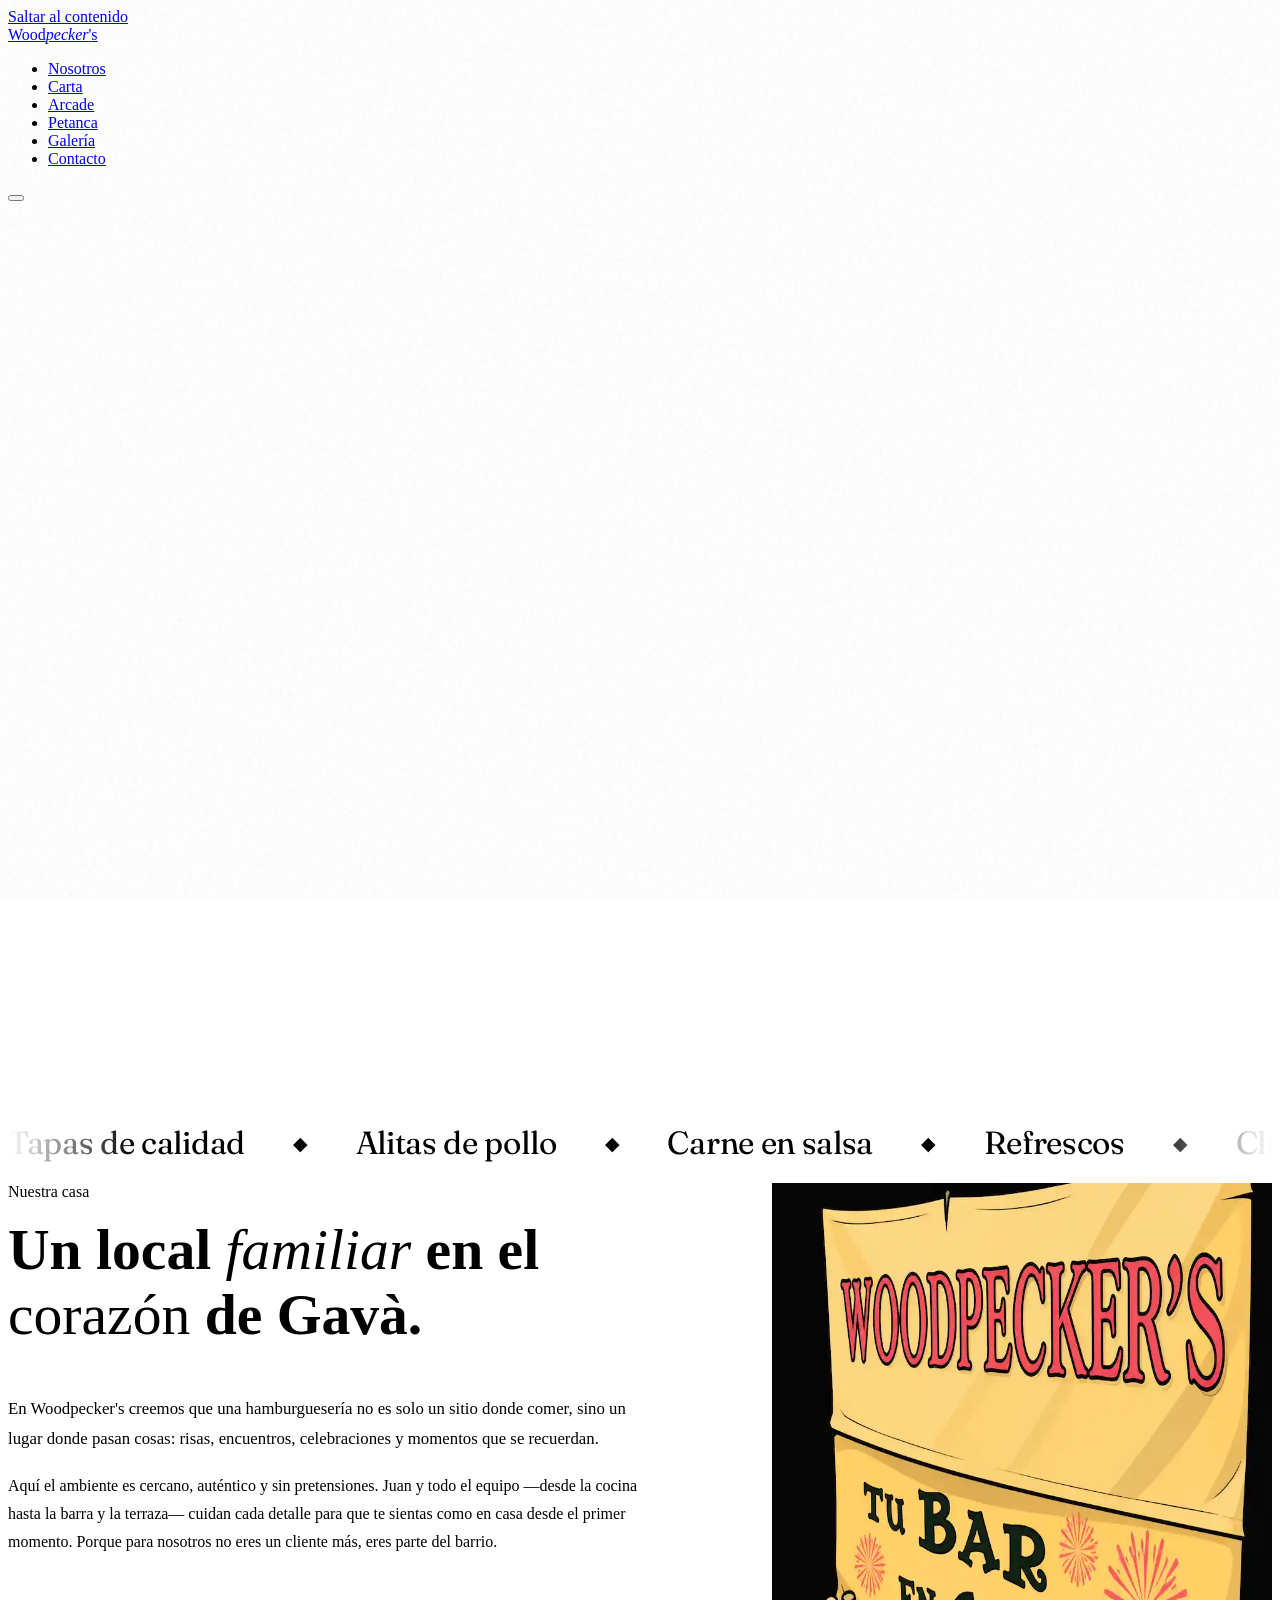
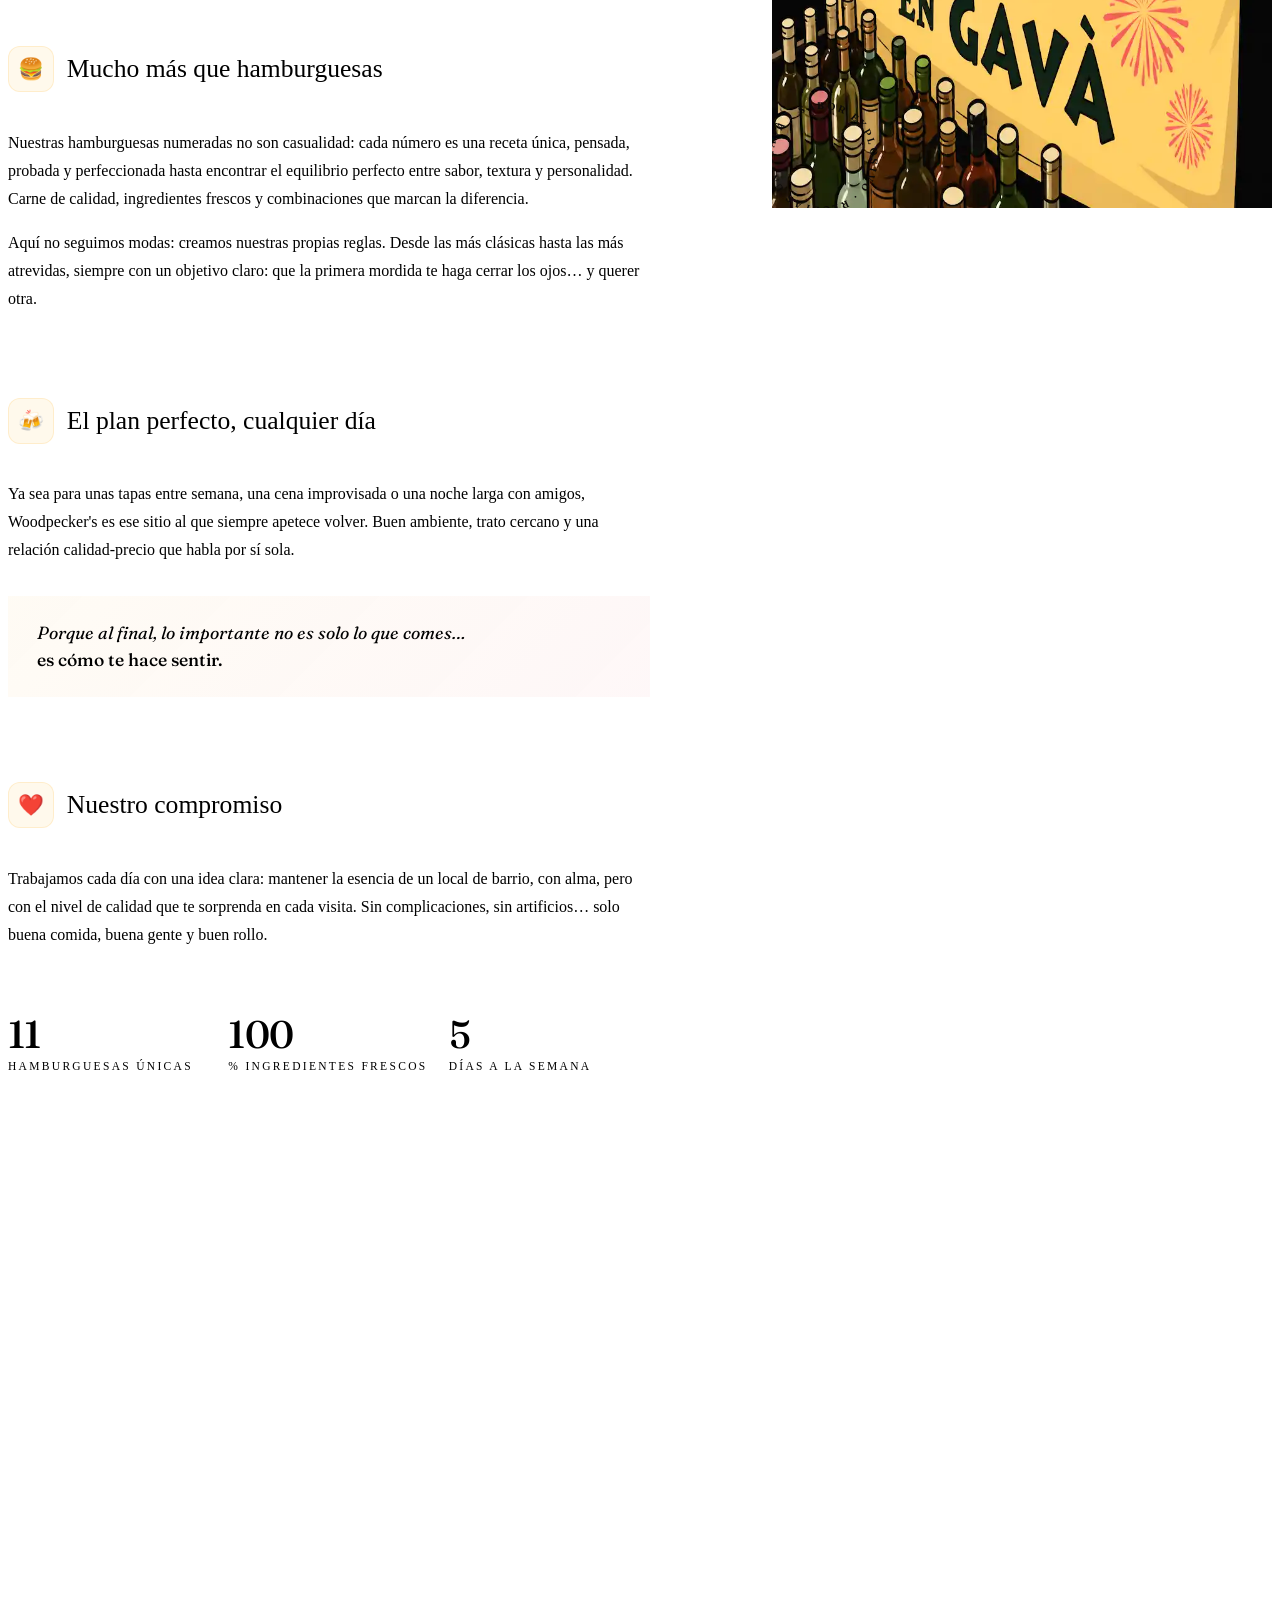
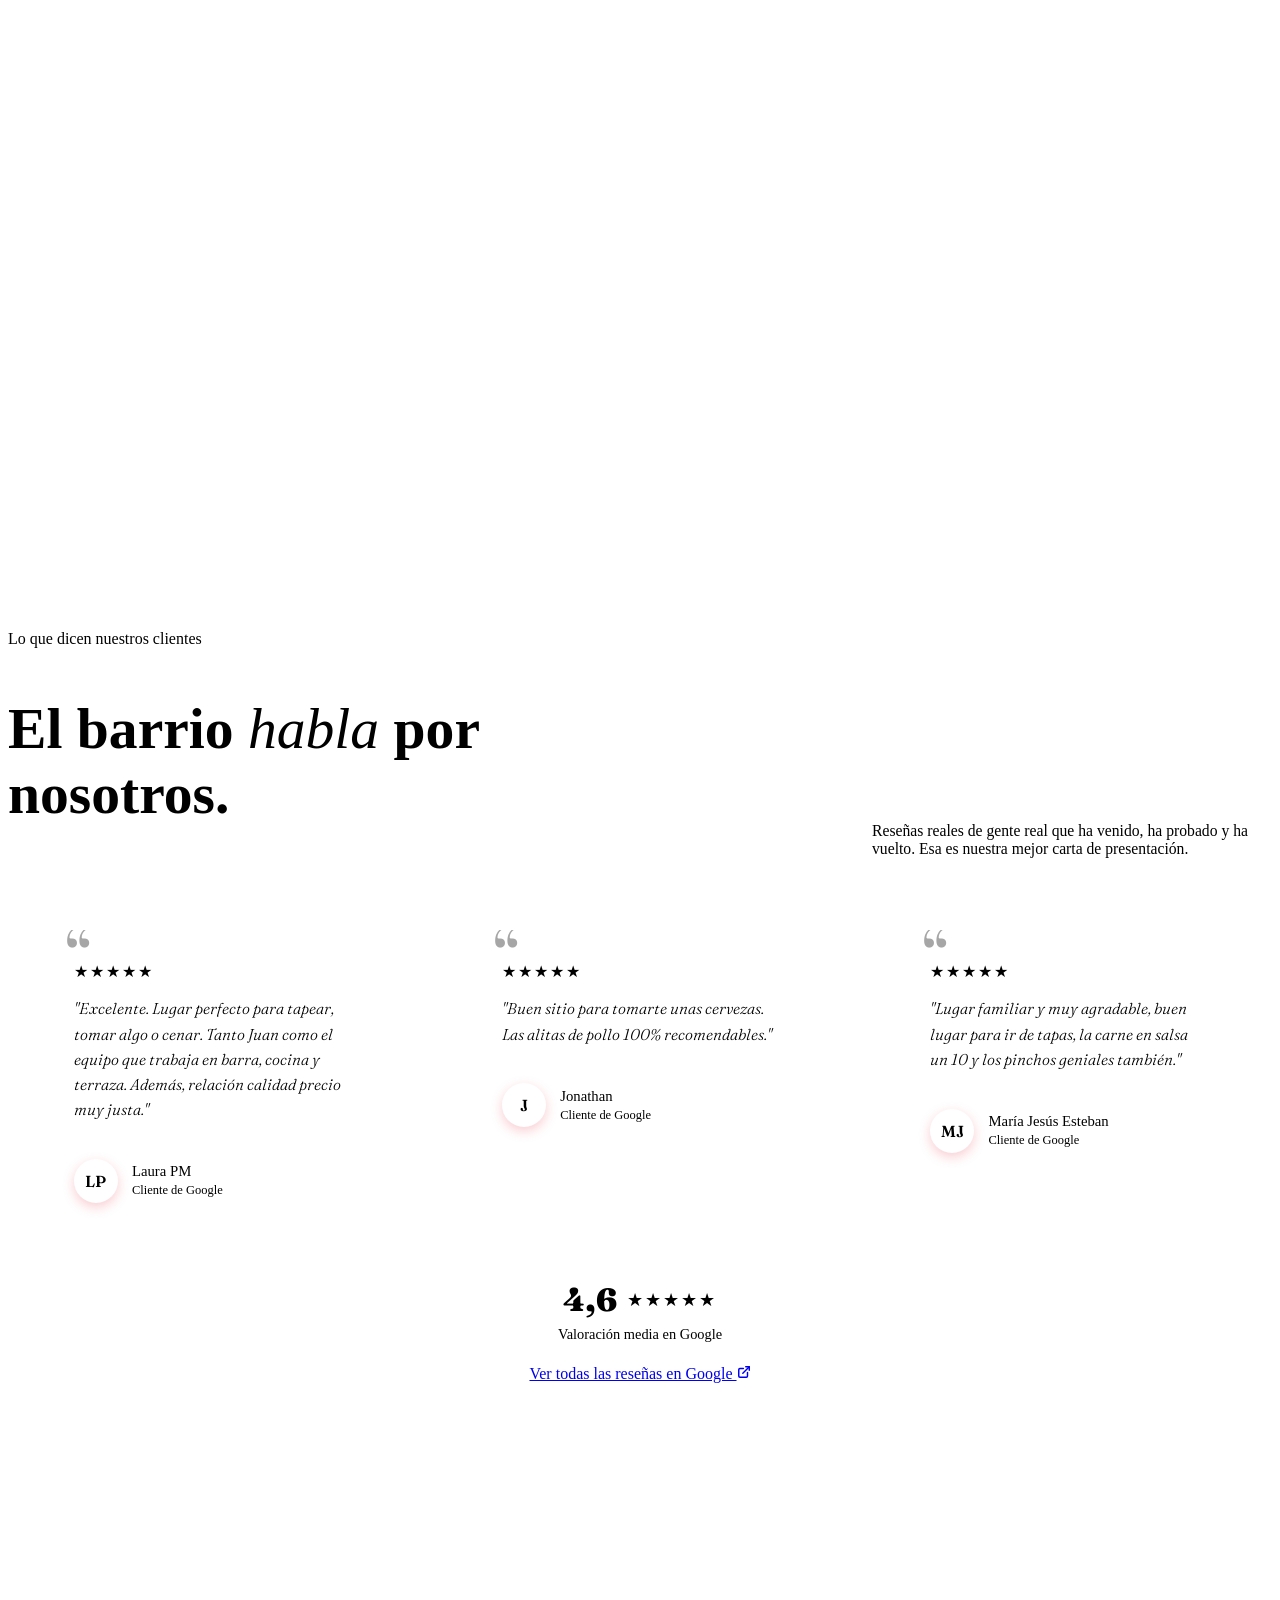
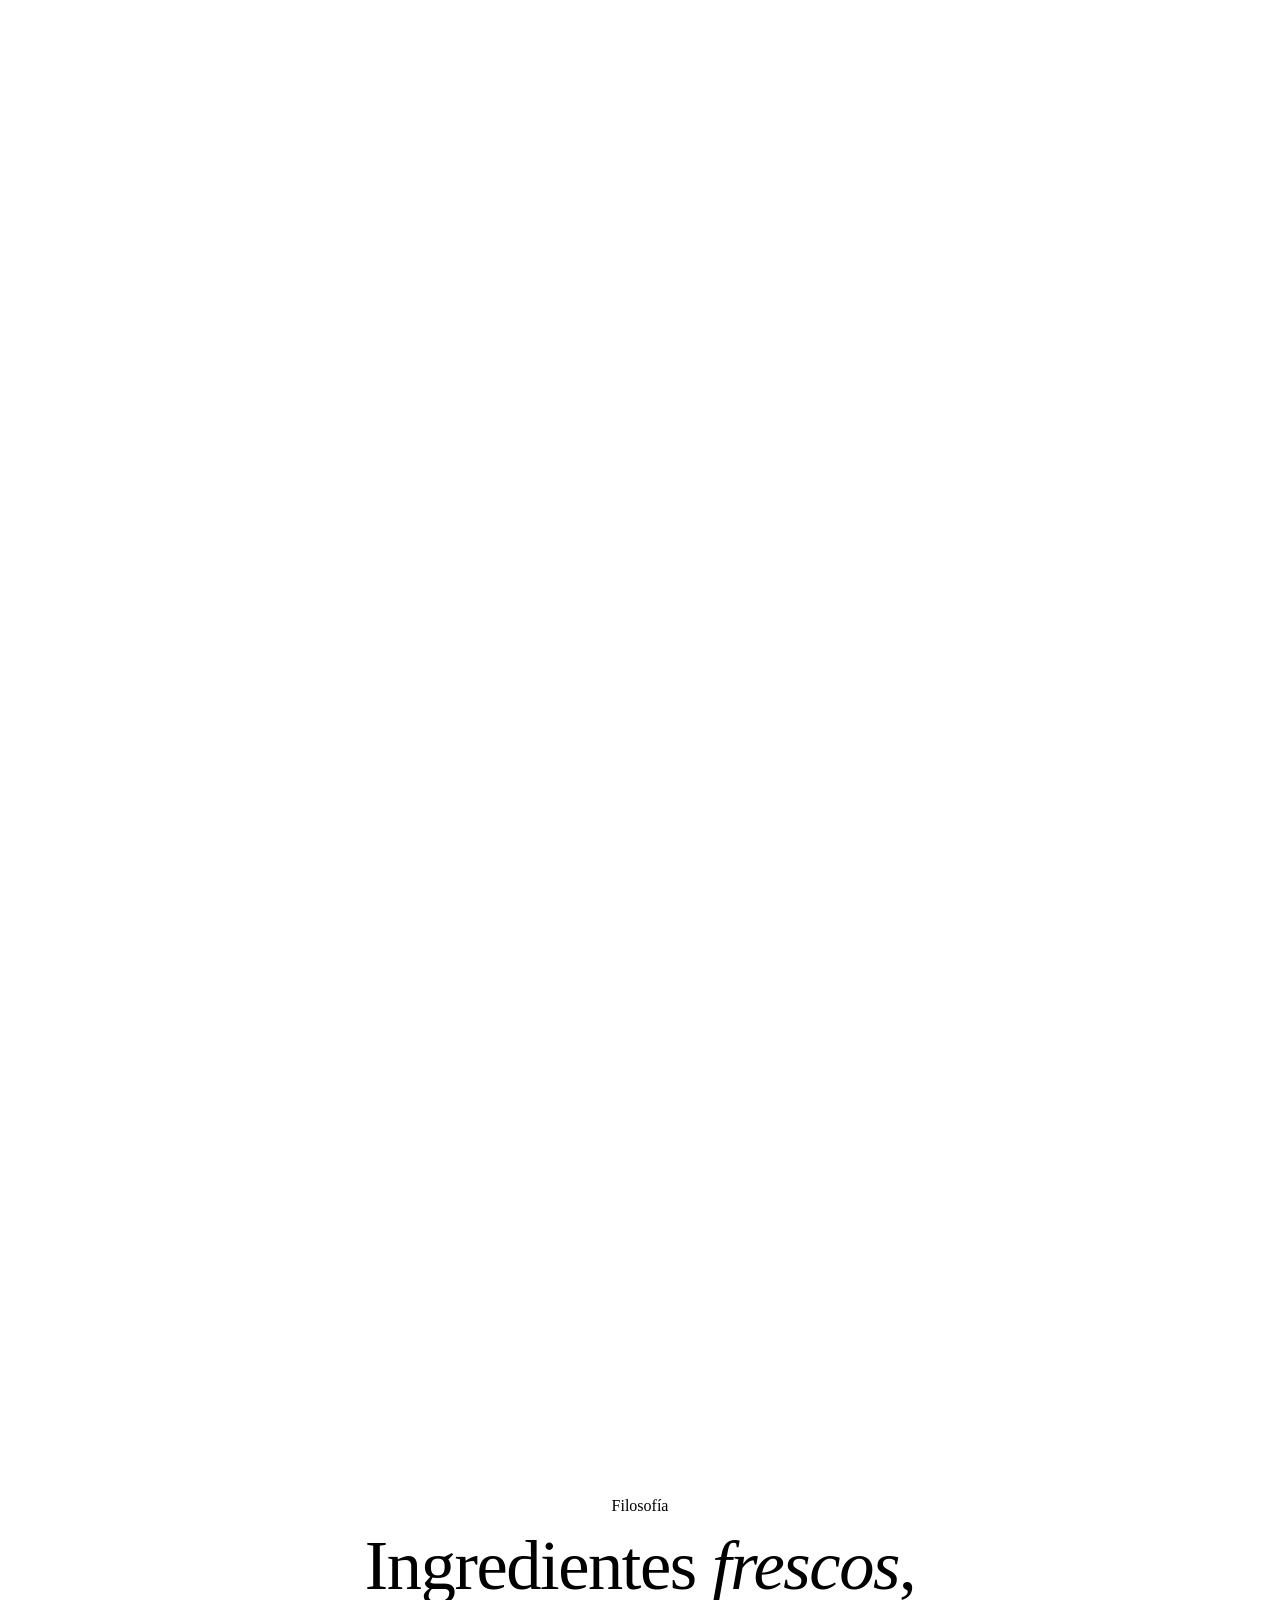
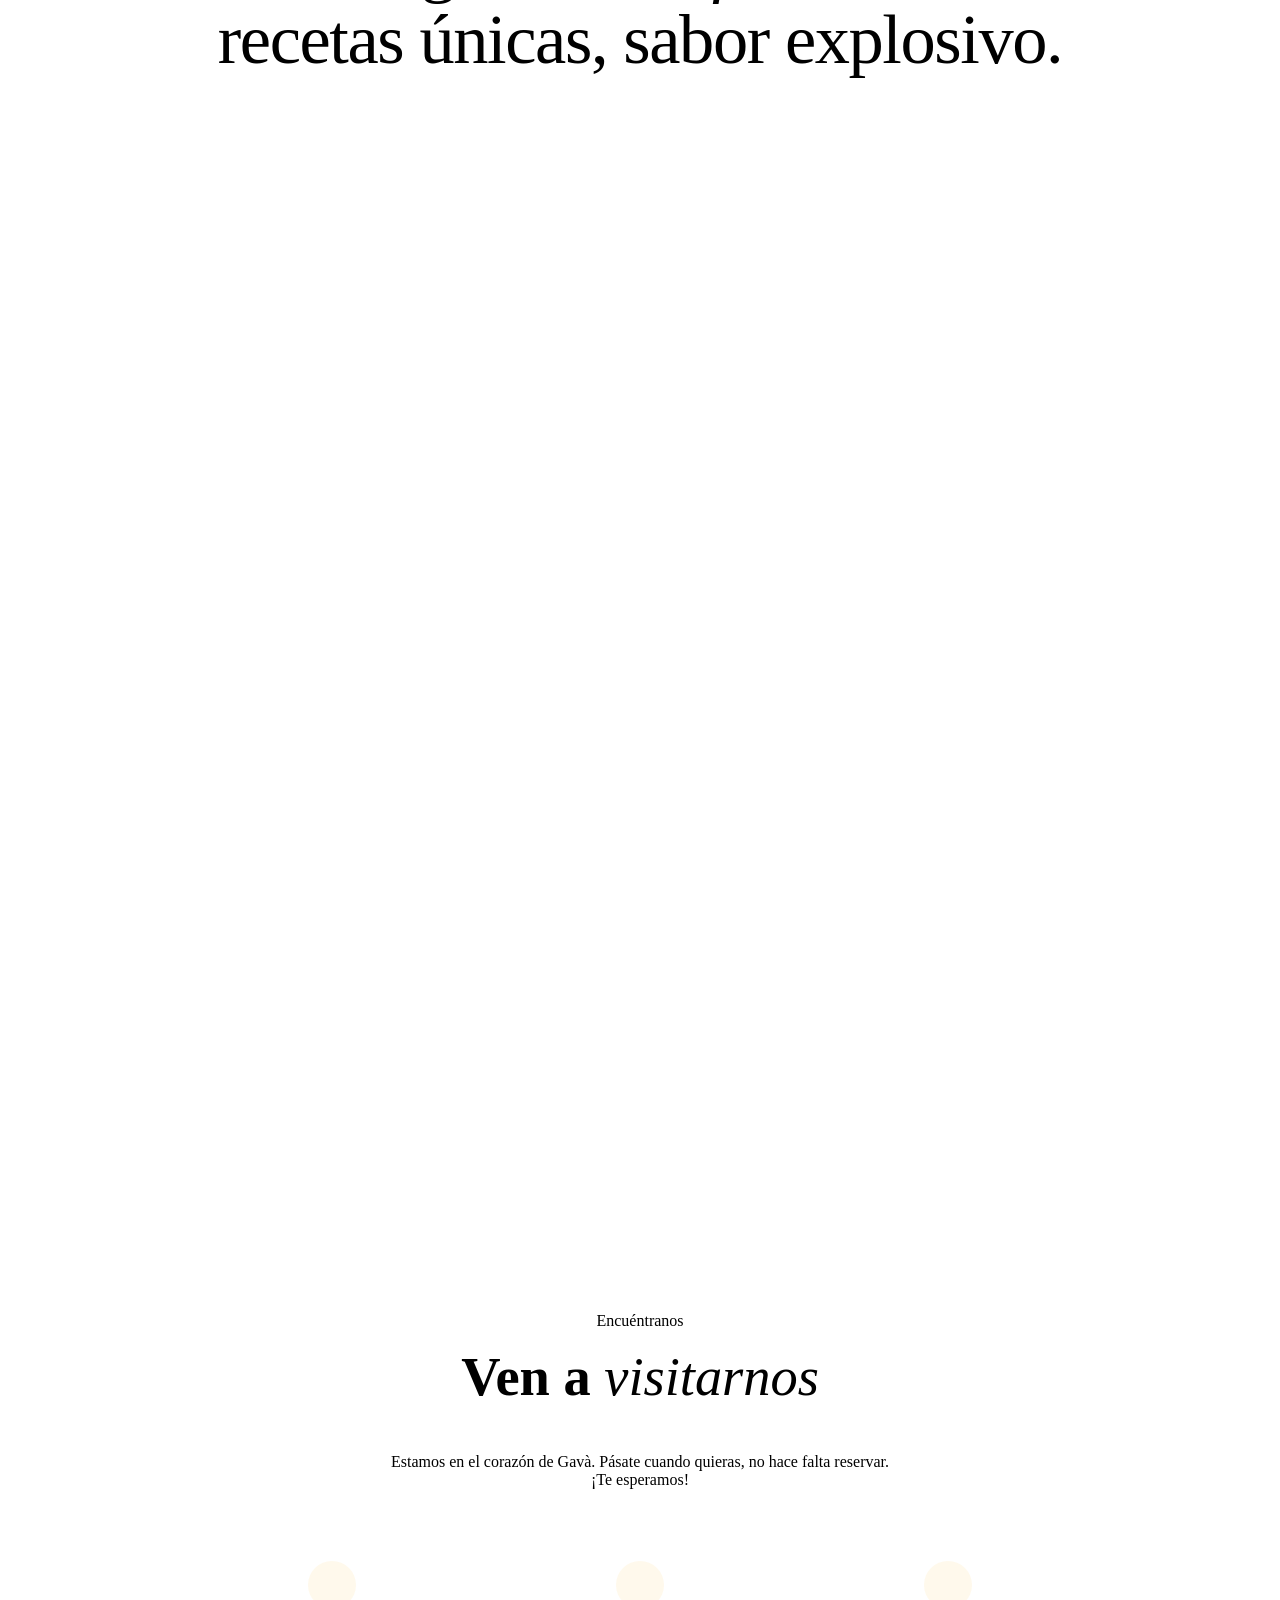
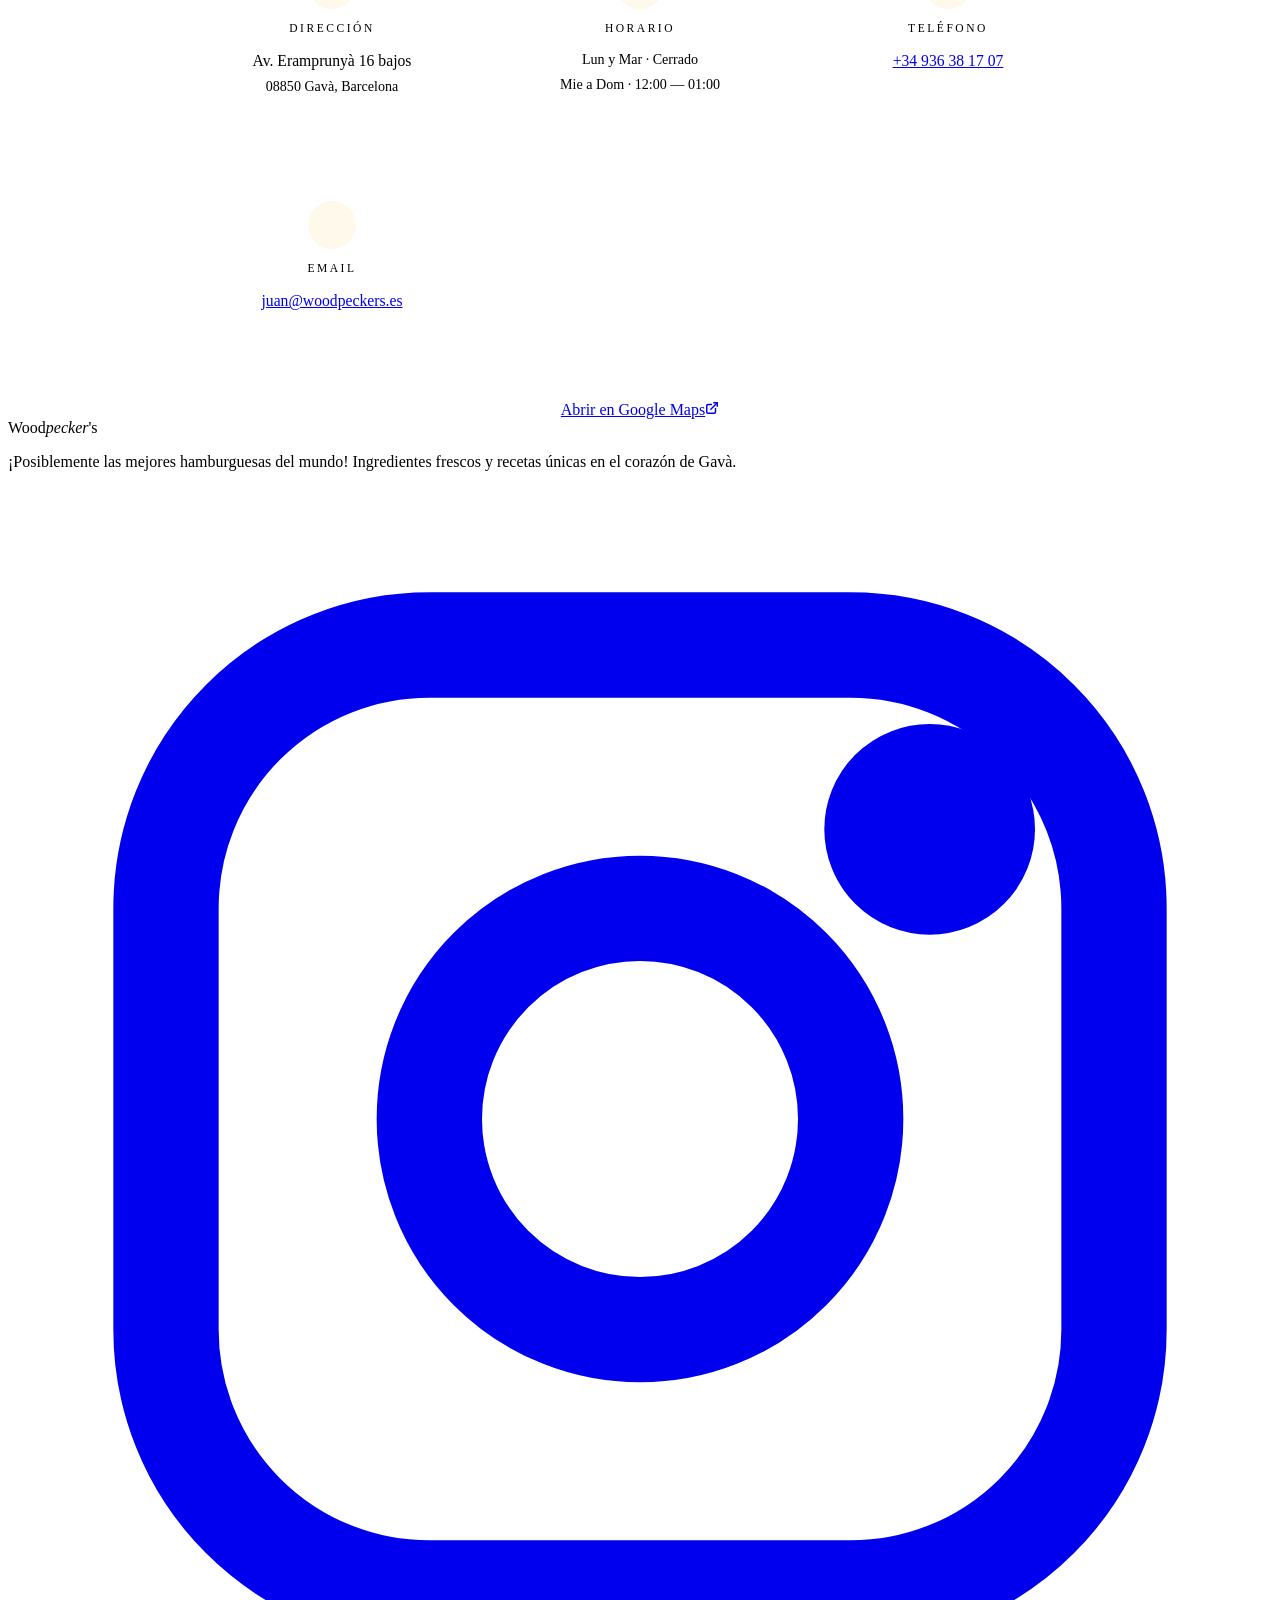
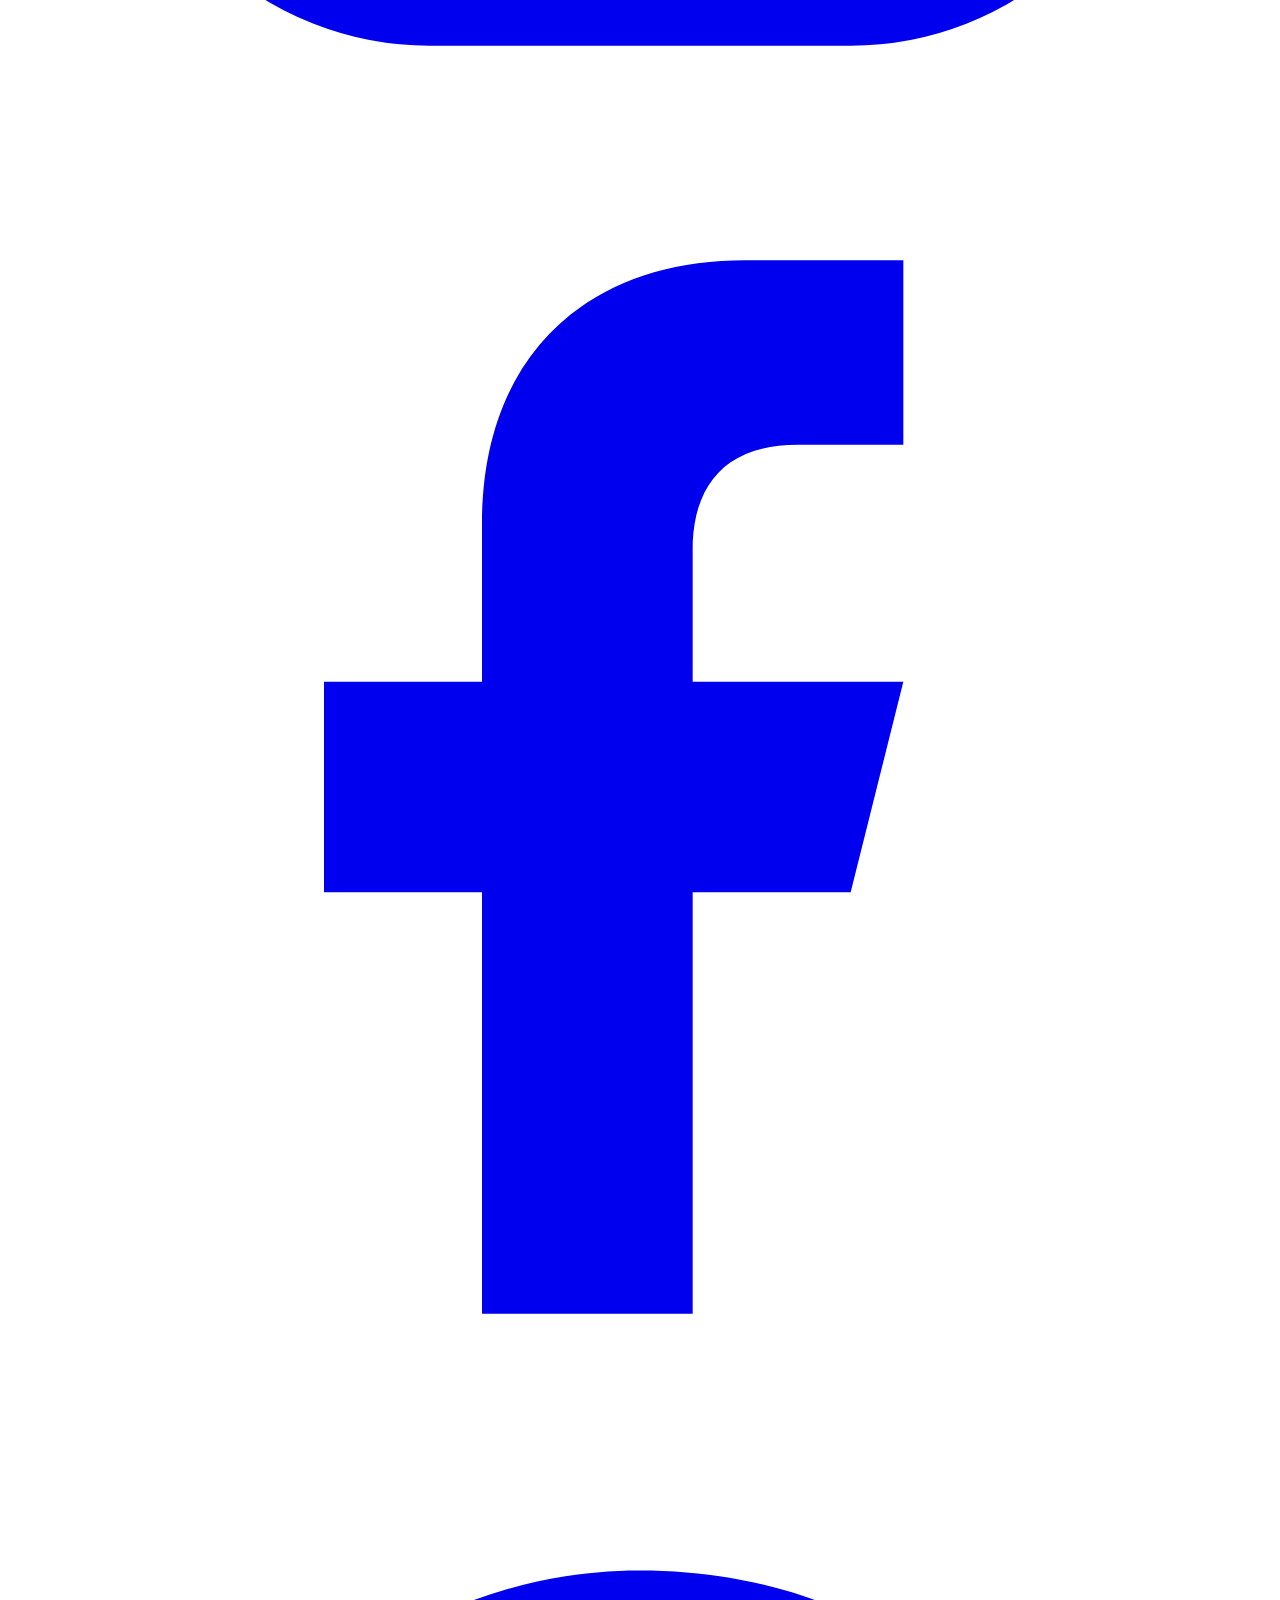
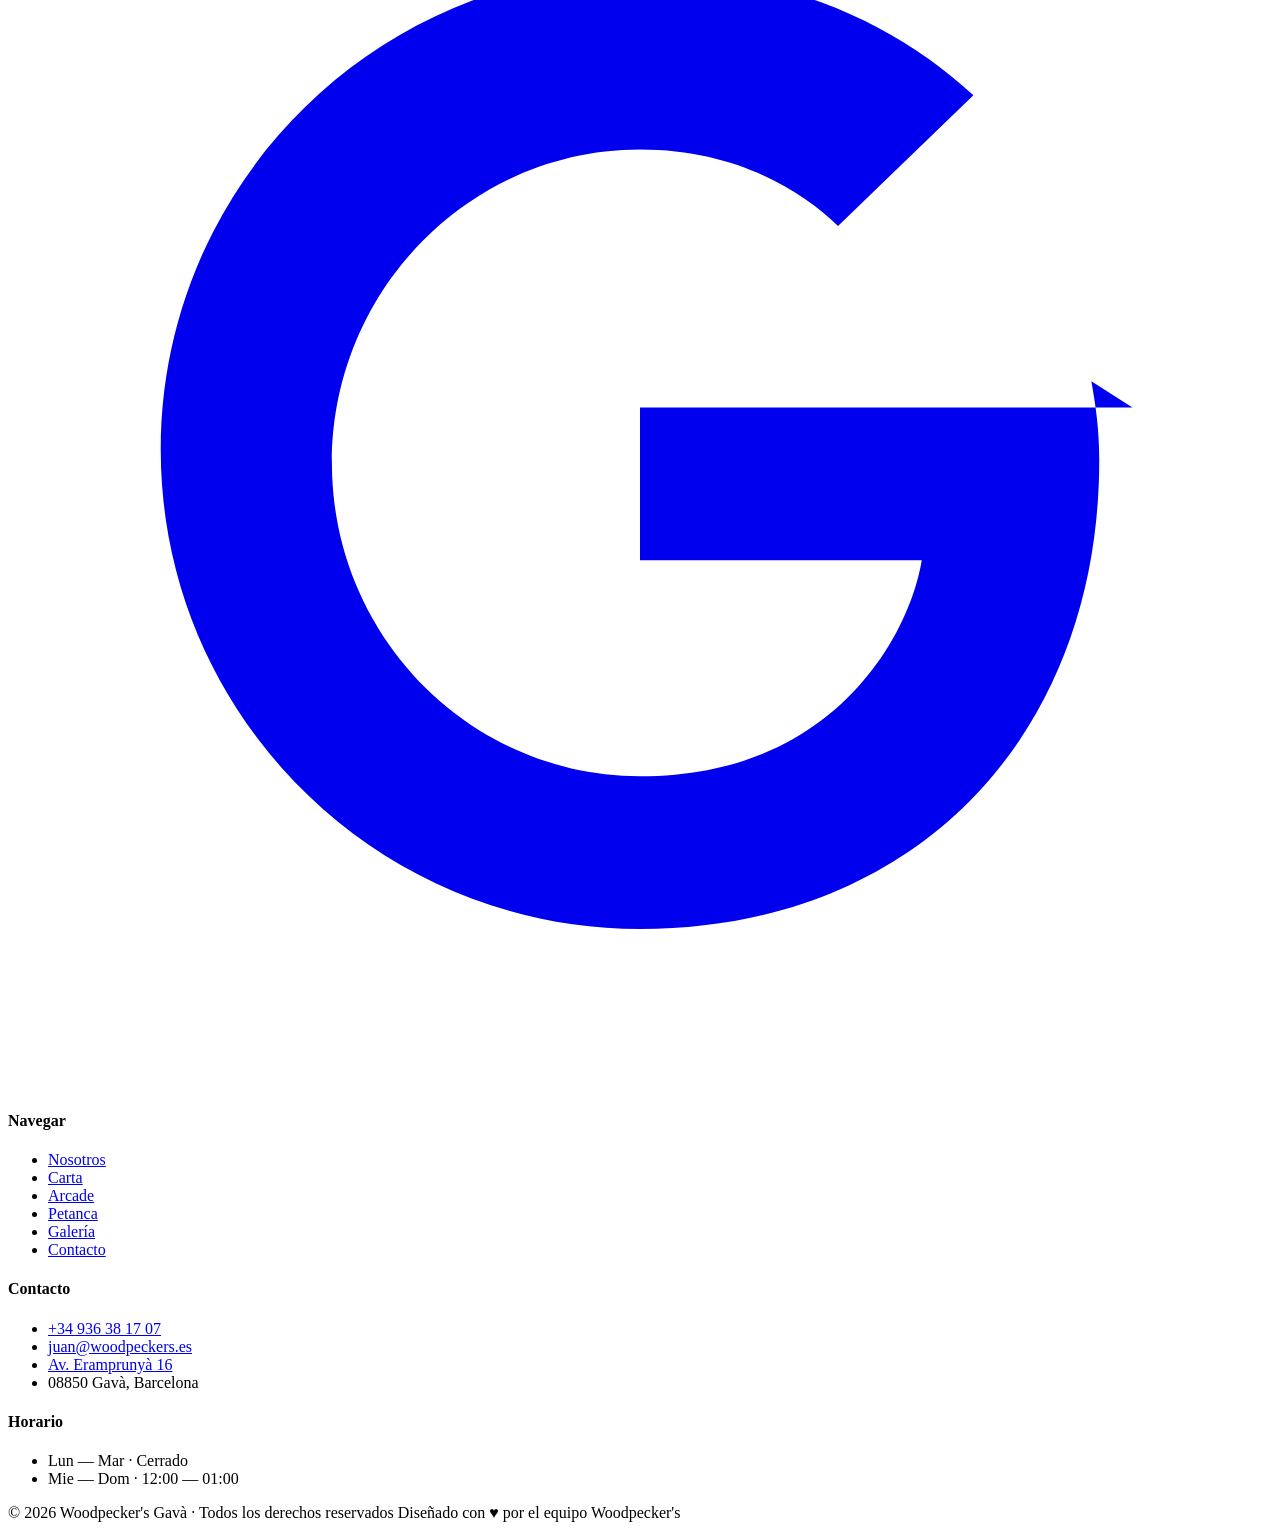
==== commit 846795a3: "Add files via upload" ====
--- a/index.html
+++ b/index.html
@@ -8,13 +8,16 @@
 <meta property="og:title" content="Woodpecker's Gavà · Las mejores hamburguesas del mundo" />
 <meta property="og:description" content="Ingredientes frescos, recetas únicas y sabor explosivo en el corazón de Gavà." />
 <meta property="og:type" content="restaurant.restaurant" />
-<meta property="og:image" content="img/hero.webp" />
+<meta property="og:url" content="https://woodpeckers.es/" />
+<meta property="og:image" content="https://woodpeckers.es/img/hero.webp" />
 <meta property="og:locale" content="es_ES" />
 <meta property="og:site_name" content="Woodpecker's Gavà" />
 <meta name="twitter:card" content="summary_large_image" />
 <meta name="twitter:title" content="Woodpecker's Gavà · Las mejores hamburguesas del mundo" />
 <meta name="twitter:description" content="Ingredientes frescos, recetas únicas y sabor explosivo en el corazón de Gavà." />
+<meta name="twitter:image" content="https://woodpeckers.es/img/hero.webp" />
 <meta name="robots" content="index, follow" />
+<link rel="canonical" href="https://woodpeckers.es/" />
 <title>Woodpecker's Gavà · Posiblemente las mejores hamburguesas del mundo</title>
 
 <link rel="icon" href="data:image/svg+xml,%3Csvg xmlns='http://www.w3.org/2000/svg' viewBox='0 0 100 100'%3E%3Ctext y='.9em' font-size='90'%3E🍔%3C/text%3E%3C/svg%3E" />
@@ -26,17 +29,25 @@
 <link rel="dns-prefetch" href="https://maps.google.com">
 <link rel="preload" as="image" href="img/hero.webp" fetchpriority="high" />
 <link href="https://fonts.googleapis.com/css2?family=Fraunces:ital,opsz,wght@0,9..144,300;0,9..144,500;0,9..144,700;0,9..144,900;1,9..144,500&family=Inter:wght@300;400;500;600;700&family=VT323&display=swap" rel="stylesheet">
+<link rel="stylesheet" href="css/base.css" />
 
 <script type="application/ld+json">
 {
   "@context": "https://schema.org",
   "@type": "Restaurant",
   "name": "Woodpecker's Gavà",
-  "image": "img/hero.webp",
+  "url": "https://woodpeckers.es/",
+  "image": "https://woodpeckers.es/img/hero.webp",
   "servesCuisine": ["Hamburguesas", "Tapas", "Comida americana"],
   "priceRange": "€",
-  "telephone": "+34931234567",
+  "telephone": "+34936381707",
   "email": "juan@woodpeckers.es",
+  "aggregateRating": {
+    "@type": "AggregateRating",
+    "ratingValue": "4.6",
+    "bestRating": "5",
+    "ratingCount": "200"
+  },
   "address": {
     "@type": "PostalAddress",
     "streetAddress": "Av. Eramprunyà 16, bajos",
@@ -50,102 +61,12 @@
     "dayOfWeek": ["Wednesday", "Thursday", "Friday", "Saturday", "Sunday"],
     "opens": "12:00",
     "closes": "01:00"
-  }],
-  "aggregateRating": {
-    "@type": "AggregateRating",
-    "ratingValue": "4.8",
-    "bestRating": "5"
-  }
+  }]
 }
 </script>
 
 <style>
-/* =========================
-   RESET & BASE
-========================= */
-*, *::before, *::after { box-sizing: border-box; margin: 0; padding: 0; }
-html { scroll-behavior: smooth; -webkit-text-size-adjust: 100%; }
-
-:root {
-  --bg: #0e0a08;
-  --bg-2: #1a1310;
-  --surface: #221814;
-  --wood: #3a2418;
-  --cream: #fef5e7;
-  --cream-dim: #d8c8b4;
-  --ketchup: #e63946;
-  --ketchup-dark: #b52d38;
-  --mustard: #fcbf49;
-  --mustard-glow: rgba(252, 191, 73, 0.3);
-  --lettuce: #a7c957;
-  --pixel: #7be495;
-  --pixel-glow: rgba(123, 228, 149, 0.4);
-  --clay: #c9a876;
-  --clay-dark: #8b6f47;
-  --border: rgba(254, 245, 231, 0.12);
-  --border-strong: rgba(254, 245, 231, 0.2);
-  --radius: 14px;
-  --radius-sm: 8px;
-  --max: 1280px;
-  --ease-out: cubic-bezier(.16, 1, .3, 1);
-  --ease-smooth: cubic-bezier(.4, 0, .2, 1);
-  --ease-spring: cubic-bezier(.34, 1.56, .64, 1);
-  --nav-h: 72px;
-  --safe-bottom: env(safe-area-inset-bottom, 0px);
-  --grad-mustard: linear-gradient(135deg, var(--mustard), #f9d27a);
-  --grad-clay: linear-gradient(135deg, var(--clay), #e0c48e);
-  --grad-ketchup-mustard: linear-gradient(90deg, var(--mustard), var(--ketchup));
-}
-
-@media (prefers-reduced-motion: reduce) {
-  *, *::before, *::after {
-    animation-duration: .01ms !important;
-    animation-iteration-count: 1 !important;
-    transition-duration: .01ms !important;
-    scroll-behavior: auto !important;
-  }
-}
-
-body {
-  font-family: 'Inter', system-ui, -apple-system, BlinkMacSystemFont, 'Segoe UI', sans-serif;
-  background: var(--bg);
-  color: var(--cream);
-  line-height: 1.6;
-  -webkit-font-smoothing: antialiased;
-  -moz-osx-font-smoothing: grayscale;
-  text-rendering: optimizeLegibility;
-  overflow-x: hidden;
-  min-height: 100vh;
-}
-
-body.menu-open { overflow: hidden; }
-body.menu-open::after {
-  content: "";
-  position: fixed; inset: 0;
-  background: rgba(0,0,0,.5);
-  z-index: 140;
-  animation: fadeIn .4s var(--ease-smooth) both;
-}
-@keyframes fadeIn { from { opacity: 0; } to { opacity: 1; } }
-
-img, video, svg { max-width: 100%; display: block; height: auto; }
-a { color: inherit; text-decoration: none; }
-button { font: inherit; cursor: pointer; border: none; background: none; color: inherit; }
-
-.grad-text-mustard {
-  background: var(--grad-mustard);
-  -webkit-background-clip: text;
-  background-clip: text;
-  -webkit-text-fill-color: transparent;
-  color: transparent;
-}
-.grad-text-clay {
-  background: var(--grad-clay);
-  -webkit-background-clip: text;
-  background-clip: text;
-  -webkit-text-fill-color: transparent;
-  color: transparent;
-}
+/* Estilos específicos de index — la base común está en css/base.css */
 
 .scroll-progress {
   position: fixed; top: 0; left: 0; width: 100%; height: 2px;
@@ -158,53 +79,6 @@
   box-shadow: 0 0 8px var(--mustard-glow);
 }
 
-.skip-link {
-  position: absolute; left: -9999px; top: auto;
-  width: 1px; height: 1px; overflow: hidden; z-index: 10000;
-}
-.skip-link:focus {
-  position: fixed; top: 1rem; left: 1rem;
-  width: auto; height: auto; padding: .8rem 1.2rem;
-  background: var(--cream); color: var(--bg);
-  border-radius: var(--radius-sm); font-weight: 600; z-index: 10000;
-}
-
-:focus-visible {
-  outline: 2px solid var(--mustard);
-  outline-offset: 3px;
-  border-radius: 4px;
-}
-button:focus-visible, a:focus-visible {
-  outline: 2px solid var(--mustard);
-  outline-offset: 4px;
-}
-
-h1, h2, h3, h4 { font-family: 'Fraunces', Georgia, serif; font-weight: 500; line-height: 1.05; letter-spacing: -0.02em; text-wrap: balance; }
-
-::selection { background: var(--mustard); color: var(--bg); }
-
-html { scrollbar-color: var(--wood) var(--bg-2); scrollbar-width: thin; }
-::-webkit-scrollbar { width: 10px; }
-::-webkit-scrollbar-track { background: var(--bg-2); }
-::-webkit-scrollbar-thumb { background: var(--wood); border-radius: 99px; border: 2px solid var(--bg-2); }
-::-webkit-scrollbar-thumb:hover { background: var(--clay-dark); }
-
-.eyebrow {
-  display: inline-block;
-  font-size: .75rem; font-weight: 600;
-  letter-spacing: .25em; text-transform: uppercase;
-  color: var(--mustard);
-}
-.eyebrow::before {
-  content: ""; display: inline-block;
-  width: 24px; height: 2px; border-radius: 2px;
-  background: var(--mustard);
-  vertical-align: middle; margin-right: .7rem;
-}
-
-section { position: relative; padding: clamp(4rem, 10vw, 8rem) clamp(1.25rem, 4vw, 2rem); scroll-margin-top: var(--nav-h); }
-.container { max-width: var(--max); margin: 0 auto; width: 100%; }
-
 #carta, #arcade, #petanca, #galeria {
   content-visibility: auto;
   contain-intrinsic-size: auto 800px;
@@ -213,232 +87,8 @@
 body::before {
   content: "";
   position: fixed; inset: 0; pointer-events: none; z-index: 999;
-  opacity: .04; mix-blend-mode: overlay;
+  opacity: .07; mix-blend-mode: overlay;
   background-image: url("data:image/svg+xml,%3Csvg viewBox='0 0 200 200' xmlns='http://www.w3.org/2000/svg'%3E%3Cfilter id='n'%3E%3CfeTurbulence type='fractalNoise' baseFrequency='0.9' numOctaves='3' stitchTiles='stitch'/%3E%3C/filter%3E%3Crect width='100%25' height='100%25' filter='url(%23n)'/%3E%3C/svg%3E");
-}
-
-/* =========================
-   LOADER
-========================= */
-#loader {
-  position: fixed; inset: 0; z-index: 9999;
-  background: var(--bg);
-  display: flex; align-items: center; justify-content: center;
-  transition: opacity 1s var(--ease-out), visibility 1s;
-}
-#loader.hide { opacity: 0; visibility: hidden; pointer-events: none; }
-.loader-logo {
-  font-family: 'Fraunces', serif; font-weight: 700;
-  font-size: clamp(1.8rem, 6vw, 3.2rem);
-  letter-spacing: -.02em; color: var(--cream);
-  display: flex; align-items: center; gap: .1rem;
-  white-space: nowrap;
-}
-.loader-logo span { display: inline-block; opacity: 0; transform: translateY(20px) scale(0.9); }
-.loader-logo span:nth-child(1){ color: var(--ketchup); animation: loaderRise .9s var(--ease-spring) .1s forwards; }
-.loader-logo span:nth-child(2){ animation: loaderRise .9s var(--ease-spring) .2s forwards; }
-.loader-logo span:nth-child(3){ color: var(--mustard); animation: loaderRise .9s var(--ease-spring) .3s forwards; }
-.loader-logo span:nth-child(4){ animation: loaderRise .9s var(--ease-spring) .4s forwards; }
-@keyframes loaderRise { to { opacity: 1; transform: none; } }
-
-/* =========================
-   NAV
-========================= */
-.nav {
-  position: fixed; top: 0; left: 0; right: 0; z-index: 150;
-  padding: 1rem clamp(1.25rem, 4vw, 2rem);
-  display: flex; align-items: center; justify-content: space-between;
-  transition: background .5s var(--ease-smooth), padding .5s var(--ease-smooth), border-color .5s var(--ease-smooth);
-  border-bottom: 1px solid transparent;
-  padding-top: calc(1rem + env(safe-area-inset-top, 0px));
-}
-.nav.scrolled {
-  background: rgba(14, 10, 8, .85);
-  -webkit-backdrop-filter: blur(14px) saturate(140%);
-  backdrop-filter: blur(14px) saturate(140%);
-  padding: .7rem clamp(1.25rem, 4vw, 2rem);
-  padding-top: calc(.7rem + env(safe-area-inset-top, 0px));
-  border-bottom-color: var(--border);
-}
-.brand {
-  font-family: 'Fraunces', serif;
-  font-size: 1.4rem; font-weight: 700; letter-spacing: -.02em;
-  display: flex; align-items: baseline; gap: .02rem;
-  line-height: 1; flex-shrink: 0;
-  transition: transform .3s var(--ease-spring);
-  z-index: 160; position: relative;
-}
-.brand:hover { transform: scale(1.05); }
-.brand em { font-style: normal; color: var(--ketchup); }
-.brand .apos { color: var(--mustard); }
-
-.nav-links { display: flex; align-items: center; gap: 2rem; list-style: none; }
-.nav-links a {
-  font-size: .9rem; font-weight: 400; color: var(--cream-dim);
-  position: relative; padding: .25rem 0;
-  transition: color .3s var(--ease-smooth);
-}
-.nav-links a::after {
-  content: ""; position: absolute; left: 0; bottom: -2px;
-  height: 1.5px; width: 0;
-  background: var(--grad-ketchup-mustard);
-  transition: width .4s var(--ease-out);
-  border-radius: 2px;
-}
-.nav-links a:hover { color: var(--cream); }
-.nav-links a:hover::after { width: 100%; }
-.nav-links a.active { color: var(--cream); }
-.nav-links a.active::after { width: 100%; }
-
-.menu-toggle {
-  display: none;
-  width: 48px; height: 48px;
-  border: 1px solid var(--border); border-radius: 12px;
-  position: relative; z-index: 160;
-  background: rgba(14,10,8,.6);
-  -webkit-backdrop-filter: blur(8px);
-  backdrop-filter: blur(8px);
-  flex-shrink: 0;
-  transition: border-color .3s, background .3s;
-}
-.menu-toggle:hover { border-color: var(--mustard); background: rgba(252,191,73,.1); }
-.menu-toggle .bar {
-  position: absolute; left: 50%;
-  width: 20px; height: 1.5px; background: var(--cream);
-  transition: transform .45s var(--ease-spring);
-  border-radius: 2px;
-  transform-origin: center;
-}
-.menu-toggle .bar:nth-child(1) { top: calc(50% - 4px); transform: translateX(-50%); }
-.menu-toggle .bar:nth-child(2) { top: calc(50% + 4px); transform: translateX(-50%); }
-.menu-toggle.active .bar:nth-child(1) { top: 50%; transform: translate(-50%, 0) rotate(45deg); }
-.menu-toggle.active .bar:nth-child(2) { top: 50%; transform: translate(-50%, 0) rotate(-45deg); }
-
-/* =========================
-   MOBILE MENU
-========================= */
-.mobile-menu {
-  position: fixed; inset: 0; z-index: 145;
-  background: var(--bg);
-  display: flex; flex-direction: column;
-  overflow-y: auto; -webkit-overflow-scrolling: touch;
-  padding-top: calc(80px + env(safe-area-inset-top, 0px));
-  padding-bottom: calc(2rem + var(--safe-bottom));
-  transform: translateX(100%);
-  transition: transform .55s var(--ease-out);
-  visibility: hidden;
-  contain: layout style;
-}
-.mobile-menu.open { transform: none; visibility: visible; }
-
-.mobile-menu-nav {
-  flex: 1;
-  padding: 1.5rem clamp(1.5rem, 5vw, 2.5rem);
-  display: flex; flex-direction: column; gap: .1rem;
-}
-.mobile-menu-item {
-  display: flex; align-items: center; gap: 1rem;
-  padding: 1rem 0;
-  border-bottom: 1px solid rgba(254,245,231,.06);
-  color: var(--cream);
-  opacity: 0;
-  transform: translateX(20px);
-  transition: opacity .4s var(--ease-out), transform .4s var(--ease-out), color .3s;
-  will-change: opacity, transform;
-}
-.mobile-menu.open .mobile-menu-item { opacity: 1; transform: none; }
-.mobile-menu.open .mobile-menu-item:nth-child(1) { transition-delay: .08s; }
-.mobile-menu.open .mobile-menu-item:nth-child(2) { transition-delay: .13s; }
-.mobile-menu.open .mobile-menu-item:nth-child(3) { transition-delay: .18s; }
-.mobile-menu.open .mobile-menu-item:nth-child(4) { transition-delay: .23s; }
-.mobile-menu.open .mobile-menu-item:nth-child(5) { transition-delay: .28s; }
-.mobile-menu.open .mobile-menu-item:nth-child(6) { transition-delay: .33s; }
-.mobile-menu.open .mobile-menu-item:nth-child(7) { transition-delay: .38s; }
-
-.mobile-menu-item:hover, .mobile-menu-item:focus-visible { color: var(--mustard); }
-.mobile-menu-icon {
-  width: 42px; height: 42px;
-  display: flex; align-items: center; justify-content: center;
-  border-radius: 12px; flex-shrink: 0; font-size: 1.2rem;
-  transition: transform .3s var(--ease-spring);
-}
-.mobile-menu-item:hover .mobile-menu-icon { transform: scale(1.1); }
-.mobile-menu-icon.hero-icon { background: rgba(230,57,70,.12); }
-.mobile-menu-icon.about-icon, .mobile-menu-icon.cart-icon, .mobile-menu-icon.gallery-icon { background: rgba(252,191,73,.12); }
-.mobile-menu-icon.arcade-icon { background: rgba(123,228,149,.12); }
-.mobile-menu-icon.petanca-icon { background: rgba(201,168,118,.12); }
-.mobile-menu-icon.contact-icon { background: rgba(167,201,87,.12); }
-
-.mobile-menu-text { flex: 1; }
-.mobile-menu-text h3 {
-  font-family: 'Fraunces', serif;
-  font-size: 1.35rem; font-weight: 500; letter-spacing: -.01em; line-height: 1.1;
-}
-.mobile-menu-text p {
-  font-size: .82rem; color: var(--cream-dim);
-  margin-top: .25rem; line-height: 1.3;
-}
-.mobile-menu-arrow {
-  color: var(--cream-dim); font-size: .85rem;
-  transition: transform .3s var(--ease-out), color .3s;
-  flex-shrink: 0; opacity: .5;
-}
-.mobile-menu-item:hover .mobile-menu-arrow {
-  transform: translateX(4px); color: var(--mustard); opacity: 1;
-}
-
-/* =========================
-   BUTTONS
-========================= */
-.btn {
-  display: inline-flex; align-items: center; gap: .6rem;
-  padding: .85rem 1.4rem; border-radius: 999px;
-  font-size: .9rem; font-weight: 500;
-  transition: transform .4s var(--ease-out), box-shadow .4s var(--ease-out), background .4s var(--ease-out), color .4s var(--ease-out), border-color .4s var(--ease-out);
-  border: 1px solid transparent;
-  white-space: nowrap; text-align: center;
-  justify-content: center; line-height: 1;
-  position: relative; overflow: hidden;
-  contain: layout style;
-}
-.btn::before {
-  content: ""; position: absolute; top: 50%; left: 50%;
-  width: 0; height: 0; border-radius: 50%;
-  background: rgba(255,255,255,0.15);
-  transform: translate(-50%, -50%);
-  transition: width .5s var(--ease-out), height .5s var(--ease-out);
-}
-.btn:hover::before { width: 300px; height: 300px; }
-.btn svg { flex-shrink: 0; transition: transform .3s var(--ease-out); }
-.btn:hover svg { transform: translateX(2px); }
-
-.btn-primary {
-  background: var(--ketchup); color: var(--cream);
-  box-shadow: 0 4px 16px rgba(230,57,70,.25), inset 0 1px 0 rgba(255,255,255,.15);
-}
-.btn-primary:hover {
-  background: var(--mustard); color: var(--bg);
-  transform: translateY(-3px);
-  box-shadow: 0 12px 32px rgba(252,191,73,.35), inset 0 1px 0 rgba(255,255,255,.2);
-}
-.btn-ghost {
-  border: 1px solid var(--border-strong); color: var(--cream);
-  background: rgba(254,245,231,0.03);
-}
-.btn-ghost:hover {
-  border-color: var(--mustard); color: var(--mustard);
-  background: rgba(252,191,73,.08);
-  transform: translateY(-3px);
-}
-.btn-clay {
-  background: linear-gradient(135deg, var(--clay), var(--clay-dark));
-  color: var(--bg); font-weight: 600;
-  box-shadow: 0 4px 16px rgba(201,168,118,.3), inset 0 1px 0 rgba(255,255,255,.2);
-}
-.btn-clay:hover {
-  background: linear-gradient(135deg, #d4b384, var(--clay));
-  transform: translateY(-3px);
-  box-shadow: 0 12px 32px rgba(201,168,118,.4), inset 0 1px 0 rgba(255,255,255,.25);
 }
 
 /* =========================
@@ -455,7 +105,7 @@
 .hero-bg {
   position: absolute; inset: 0;
   background:
-    linear-gradient(180deg, rgba(14,10,8,.25) 0%, rgba(14,10,8,.1) 40%, var(--bg) 95%),
+    linear-gradient(180deg, rgba(14,10,8,.45) 0%, rgba(14,10,8,.15) 30%, rgba(14,10,8,.7) 75%, var(--bg) 100%),
     url('img/hero.webp') center/cover no-repeat;
   transform: scale(1.05);
   animation: slowZoom 25s ease-in-out infinite alternate;
@@ -745,6 +395,11 @@
 ========================= */
 .testimonials { background: var(--bg); overflow: hidden; }
 .testi-grid { margin-top: 2.5rem; display: grid; grid-template-columns: repeat(auto-fit, minmax(280px, 1fr)); gap: 1.3rem; }
+.testi-cta { margin-top: 2.5rem; display: flex; flex-direction: column; align-items: center; gap: 1.4rem; }
+.google-rating { display: flex; align-items: center; gap: .6rem; flex-wrap: wrap; justify-content: center; }
+.google-rating-score { font-family: 'Fraunces', serif; font-weight: 900; font-size: 2rem; color: var(--mustard); line-height: 1; }
+.google-rating-stars { color: var(--mustard); letter-spacing: 2px; font-size: 1.1rem; }
+.google-rating-label { color: var(--cream-dim); font-size: .9rem; width: 100%; text-align: center; }
 .testi-card {
   background: var(--surface); border: 1px solid var(--border); border-radius: var(--radius);
   padding: 2rem 1.6rem 1.6rem; position: relative; transition: transform .5s var(--ease-out), border-color .3s;
@@ -999,13 +654,14 @@
 /* =========================
    GALLERY
 ========================= */
-.gallery-grid { display: grid; grid-template-columns: repeat(12, 1fr); grid-auto-rows: 110px; gap: .8rem; margin-top: 2.5rem; }
+.gallery-grid { columns: 3 240px; column-gap: .8rem; margin-top: 2.5rem; }
 .gallery-item {
   overflow: hidden; border-radius: var(--radius); position: relative; cursor: pointer;
   background: var(--wood); transition: transform .5s var(--ease-out);
+  break-inside: avoid; margin-bottom: .8rem;
 }
 .gallery-item:hover { transform: scale(0.98); z-index: 2; }
-.gallery-item img { width: 100%; height: 100%; object-fit: cover; transition: transform .8s var(--ease-out), filter .5s; filter: saturate(.9); }
+.gallery-item img { width: 100%; height: auto; display: block; transition: transform .8s var(--ease-out), filter .5s; filter: saturate(.9); }
 .gallery-item:hover img { transform: scale(1.12); filter: saturate(1.2) brightness(1.1); }
 .gallery-item::after {
   content: ""; position: absolute; inset: 0; box-shadow: inset 0 0 0 1px var(--border);
@@ -1018,12 +674,6 @@
   opacity: 0; transition: opacity .4s; z-index: 1; pointer-events: none;
 }
 .gallery-item:hover::before { opacity: 1; }
-.g1 { grid-column: span 5; grid-row: span 3; }
-.g2 { grid-column: span 4; grid-row: span 2; }
-.g3 { grid-column: span 3; grid-row: span 2; }
-.g4 { grid-column: span 3; grid-row: span 2; }
-.g5 { grid-column: span 4; grid-row: span 3; }
-.g6 { grid-column: span 5; grid-row: span 2; }
 
 /* =========================
    VISIT / CONTACT
@@ -1063,62 +713,6 @@
 .cta-map { margin-top: 2.5rem; display: inline-flex; }
 
 /* =========================
-   FOOTER
-========================= */
-footer { padding: 3.5rem 1.25rem 2rem; padding-bottom: calc(2rem + var(--safe-bottom)); border-top: 1px solid var(--border); background: var(--bg); position: relative; }
-footer::before {
-  content: ""; position: absolute; top: 0; left: 50%; transform: translateX(-50%);
-  width: 100px; height: 1px; background: linear-gradient(90deg, transparent, var(--mustard), transparent);
-}
-.footer-top { max-width: var(--max); margin: 0 auto; display: grid; grid-template-columns: 2fr 1fr 1fr 1fr; gap: 2.2rem; padding-bottom: 2.5rem; }
-.footer-brand .brand { font-size: 1.8rem; }
-.footer-brand p { margin-top: .9rem; color: var(--cream-dim); font-size: .9rem; max-width: 340px; line-height: 1.6; }
-.socials { margin-top: 1.3rem; display: flex; gap: .5rem; }
-.socials a {
-  width: 40px; height: 40px; display: inline-flex; align-items: center; justify-content: center;
-  border: 1px solid var(--border); border-radius: 50%;
-  transition: all .4s var(--ease-spring); color: var(--cream-dim); position: relative; overflow: hidden;
-}
-.socials a::before {
-  content: ""; position: absolute; inset: 0; background: var(--ketchup);
-  transform: scale(0); border-radius: 50%; transition: transform .4s var(--ease-spring);
-}
-.socials a:hover, .socials a:focus-visible { color: var(--cream); border-color: var(--ketchup); transform: translateY(-4px); }
-.socials a:hover::before { transform: scale(1); }
-.socials svg { width: 16px; height: 16px; position: relative; z-index: 1; }
-.footer-col h4 { font-family: 'Inter', sans-serif; font-weight: 500; font-size: .72rem; letter-spacing: .25em; text-transform: uppercase; color: var(--mustard); margin-bottom: 1rem; }
-.footer-col ul { list-style: none; display: grid; gap: .6rem; }
-.footer-col a, .footer-col li { color: var(--cream-dim); font-size: .88rem; transition: color .3s, padding-left .3s var(--ease-out); display: inline-block; }
-.footer-col a:hover { color: var(--cream); padding-left: 4px; }
-.footer-bottom {
-  max-width: var(--max); margin: 0 auto; padding-top: 1.8rem;
-  border-top: 1px solid var(--border); display: flex; justify-content: space-between; gap: 1rem;
-  flex-wrap: wrap; font-size: .78rem; color: var(--cream-dim);
-}
-.footer-bottom .heart { color: var(--ketchup); display: inline-block; animation: heartbeat 1.5s ease-in-out infinite; }
-@keyframes heartbeat {
-  0%, 100% { transform: scale(1); } 10% { transform: scale(1.2); } 20% { transform: scale(1); }
-  30% { transform: scale(1.15); } 40% { transform: scale(1); }
-}
-
-/* =========================
-   REVEAL ANIMATIONS
-========================= */
-.reveal {
-  opacity: 0;
-  transform: translate3d(0, 40px, 0);
-  transition: opacity .9s var(--ease-out), transform .9s var(--ease-out);
-  transition-delay: var(--delay, 0s);
-}
-.reveal.visible { opacity: 1; transform: none; }
-.reveal.blur {
-  will-change: opacity, transform, filter;
-  filter: blur(8px);
-  transition: opacity .9s var(--ease-out), transform .9s var(--ease-out), filter .9s var(--ease-out);
-}
-.reveal.blur.visible { filter: blur(0); will-change: auto; }
-
-/* =========================
    RESPONSIVE
 ========================= */
 @media (max-width: 1024px) {
@@ -1126,11 +720,8 @@
   .about-grid, .petanca-grid { gap: 2.5rem; }
   .about-visual { position: static; top: auto; }
   .petanca-visual { position: static; }
-  .gallery-grid { grid-auto-rows: 90px; gap: .7rem; }
-  .g1 { grid-column: span 7; }
-  .g2, .g3 { grid-column: span 5; }
-  .g4 { grid-column: span 7; }
-  .g5, .g6 { grid-column: span 6; }
+  .gallery-grid { column-gap: .7rem; }
+  .gallery-item { margin-bottom: .7rem; }
 }
 
 @media (max-width: 900px) {
@@ -1141,7 +732,6 @@
   .about-visual, .petanca-visual { max-width: 420px; margin: 0 auto; }
   .hero-meta { position: relative; right: auto; bottom: auto; margin-top: 1.8rem; gap: 1.2rem; }
   .footer-top { grid-template-columns: 1fr 1fr; gap: 1.8rem; }
-  .gallery-grid { grid-auto-rows: 80px; }
 }
 
 @media (max-width: 640px) {
@@ -1168,11 +758,8 @@
   .arcade-grid { grid-template-columns: 1fr 1fr; gap: .8rem; }
   .game-card { padding: 1.3rem 1rem; }
   .game-emoji { font-size: 2.5rem; }
-  .gallery-grid { grid-template-columns: repeat(6, 1fr); grid-auto-rows: 70px; }
-  .g1 { grid-column: span 6; grid-row: span 3; }
-  .g2, .g3, .g4 { grid-column: span 3; grid-row: span 2; }
-  .g5 { grid-column: span 3; grid-row: span 3; }
-  .g6 { grid-column: span 6; grid-row: span 2; }
+  .gallery-grid { columns: 2; column-gap: .6rem; }
+  .gallery-item { margin-bottom: .6rem; }
   .about-badge { width: 100px; height: 100px; bottom: -10px; left: -10px; font-size: .7rem; }
   .feature { min-height: 50vh; background-attachment: scroll; }
   .about-quote { padding: 1.2rem 1.3rem; font-size: 1rem; }
@@ -1357,7 +944,7 @@
   <nav aria-label="Navegación principal">
     <ul class="nav-links">
       <li><a href="#historia">Nosotros</a></li>
-      <li><a href="#carta">Carta</a></li>
+      <li><a href="carta.html">Carta</a></li>
       <li><a href="#arcade">Arcade</a></li>
       <li><a href="#petanca">Petanca</a></li>
       <li><a href="#galeria">Galería</a></li>
@@ -1389,7 +976,7 @@
       </div>
       <span class="mobile-menu-arrow" aria-hidden="true">→</span>
     </a>
-    <a href="#carta" class="mobile-menu-item">
+    <a href="carta.html" class="mobile-menu-item">
       <span class="mobile-menu-icon cart-icon" aria-hidden="true">🍔</span>
       <div class="mobile-menu-text">
         <h3>Carta</h3>
@@ -1447,14 +1034,14 @@
     </h1>
     <p class="hero-sub">Ingredientes frescos, recetas únicas y sabor explosivo en el corazón de Gavà. Ven a descubrir por qué nos llaman los Woodpecker's.</p>
     <div class="hero-cta">
-      <a href="#carta" class="btn btn-primary">Ver la carta
+      <a href="carta.html" class="btn btn-primary">Ver la carta
         <svg width="14" height="14" viewBox="0 0 24 24" fill="none" stroke="currentColor" stroke-width="2.5" stroke-linecap="round" stroke-linejoin="round" aria-hidden="true"><path d="M5 12h14M13 5l7 7-7 7"/></svg>
       </a>
       <a href="#visita" class="btn btn-ghost">Cómo llegar</a>
     </div>
   </div>
   <div class="hero-meta" aria-label="Datos destacados">
-    <div><strong>4.8★</strong><span>Google Reviews</span></div>
+    <div><strong>4.6★</strong><span>Google Reviews</span></div>
     <div><strong>#11</strong><span>La más famosa</span></div>
     <div><strong>Mie-Dom</strong><span>12 — 01h</span></div>
   </div>
@@ -1642,6 +1229,18 @@
         </footer>
       </blockquote>
     </div>
+
+    <div class="testi-cta reveal" style="--delay: .2s;">
+      <div class="google-rating" aria-label="Valoración 4,6 sobre 5 en Google">
+        <span class="google-rating-score">4,6</span>
+        <span class="google-rating-stars" aria-hidden="true">★★★★★</span>
+        <span class="google-rating-label">Valoración media en Google</span>
+      </div>
+      <a href="https://www.google.com/maps/place/Bar+Woodpecker's,+Av.+de+l'Erampruny%C3%A0,+16,+08850+Gav%C3%A0,+Barcelona/@41.3095398,1.9982774,17z/data=!4m6!3m5!1s0x12a49cda113bb5e9:0x17e2c4777950816a!8m2!3d41.3095398!4d1.9982774!16s%2Fg%2F11ckr7y7cf" target="_blank" rel="noopener noreferrer" class="btn btn-primary">
+        Ver todas las reseñas en Google
+        <svg width="14" height="14" viewBox="0 0 24 24" fill="none" stroke="currentColor" stroke-width="2.5" stroke-linecap="round" stroke-linejoin="round" aria-hidden="true"><path d="M18 13v6a2 2 0 0 1-2 2H5a2 2 0 0 1-2-2V8a2 2 0 0 1 2-2h6"/><polyline points="15 3 21 3 21 9"/><line x1="10" y1="14" x2="21" y2="3"/></svg>
+      </a>
+    </div>
   </div>
 </section>
 
@@ -1654,37 +1253,37 @@
     </div>
 
     <div class="arcade-grid" role="list">
-      <button class="game-card reveal" role="listitem" type="button" data-game="Flappy Bird">
+      <a class="game-card reveal" role="listitem" href="arcade.html#flappy">
         <span class="game-emoji" aria-hidden="true">🐦</span>
         <h3>Flappy Bird</h3>
         <span class="pixel-tag">// HIGH SCORE: 99</span>
         <p>¿Listo para superar tu récord? Un toque, un salto, un desastre inevitable.</p>
         <span class="play-btn" aria-hidden="true">JUGAR</span>
-      </button>
-
-      <button class="game-card reveal" style="--delay: .1s;" role="listitem" type="button" data-game="Arkanoid">
+      </a>
+
+      <a class="game-card reveal" style="--delay: .1s;" role="listitem" href="arcade.html#arkanoid">
         <span class="game-emoji" aria-hidden="true">🧱</span>
         <h3>Arkanoid</h3>
         <span class="pixel-tag">// BREAK ALL BRICKS</span>
         <p>Rompe todos los ladrillos antes de que la bola caiga. Clásico atemporal.</p>
         <span class="play-btn" aria-hidden="true">JUGAR</span>
-      </button>
-
-      <button class="game-card reveal" style="--delay: .2s;" role="listitem" type="button" data-game="Tetris">
+      </a>
+
+      <a class="game-card reveal" style="--delay: .2s;" role="listitem" href="arcade.html#tetris">
         <span class="game-emoji" aria-hidden="true">🧩</span>
         <h3>Tetris</h3>
         <span class="pixel-tag">// STACK & CLEAR</span>
         <p>Encaja las piezas. Haz líneas. Intenta no entrar en pánico cuando suba la velocidad.</p>
         <span class="play-btn" aria-hidden="true">JUGAR</span>
-      </button>
-
-      <button class="game-card reveal" style="--delay: .3s;" role="listitem" type="button" data-game="Snake">
+      </a>
+
+      <a class="game-card reveal" style="--delay: .3s;" role="listitem" href="arcade.html#snake">
         <span class="game-emoji" aria-hidden="true">🐍</span>
         <h3>La Serpiente</h3>
         <span class="pixel-tag">// DON'T BITE YOURSELF</span>
         <p>El original. Come, crece y evita morderte la cola. Más difícil de lo que parece.</p>
         <span class="play-btn" aria-hidden="true">JUGAR</span>
-      </button>
+      </a>
     </div>
 
     <p class="arcade-note" aria-hidden="true">INSERT COIN — PRESS START</p>
@@ -1726,6 +1325,9 @@
           <a href="#visita" class="btn btn-clay">Pásate a jugar
             <svg width="14" height="14" viewBox="0 0 24 24" fill="none" stroke="currentColor" stroke-width="2.5" stroke-linecap="round" stroke-linejoin="round" aria-hidden="true"><path d="M5 12h14M13 5l7 7-7 7"/></svg>
           </a>
+          <a href="petanca.html" class="btn btn-ghost">🎮 Juega online
+            <svg width="14" height="14" viewBox="0 0 24 24" fill="none" stroke="currentColor" stroke-width="2.5" stroke-linecap="round" stroke-linejoin="round" aria-hidden="true"><path d="M5 12h14M13 5l7 7-7 7"/></svg>
+          </a>
           <span class="petanca-schedule"><strong>Mie-Dom</strong><span>desde las 12:00</span></span>
         </div>
       </div>
@@ -1803,7 +1405,7 @@
             <svg viewBox="0 0 24 24" fill="none" stroke-width="2" stroke-linecap="round" stroke-linejoin="round" aria-hidden="true"><path d="M22 16.92v3a2 2 0 0 1-2.18 2 19.79 19.79 0 0 1-8.63-3.07 19.5 19.5 0 0 1-6-6 19.79 19.79 0 0 1-3.07-8.67A2 2 0 0 1 4.11 2h3a2 2 0 0 1 2 1.72 12.84 12.84 0 0 0 .7 2.81 2 2 0 0 1-.45 2.11L8.09 9.91a16 16 0 0 0 6 6l1.27-1.27a2 2 0 0 1 2.11-.45 12.84 12.84 0 0 0 2.81.7A2 2 0 0 1 22 16.92z"/></svg>
           </div>
           <strong>Teléfono</strong>
-          <p><a href="tel:+34931234567">+34 931 234 567</a></p><!-- TODO: reemplazar con número real -->
+          <p><a href="tel:+34936381707">+34 936 38 17 07</a></p>
         </div>
 
         <div class="info-block reveal" style="--delay: .4s;">
@@ -1832,15 +1434,15 @@
       <p>¡Posiblemente las mejores hamburguesas del mundo! Ingredientes frescos y recetas únicas en el corazón de Gavà.</p>
       <div class="socials" aria-label="Redes sociales">
         <a href="#" aria-label="Instagram"><svg viewBox="0 0 24 24" fill="none" stroke="currentColor" stroke-width="2" stroke-linecap="round" stroke-linejoin="round" aria-hidden="true"><rect x="3" y="3" width="18" height="18" rx="5"/><circle cx="12" cy="12" r="4"/><circle cx="17.5" cy="6.5" r="1" fill="currentColor"/></svg></a>
-        <a href="#" aria-label="Facebook"><svg viewBox="0 0 24 24" fill="currentColor" aria-hidden="true"><path d="M13 22v-8h3l1-4h-4V7.5c0-1.1.5-2 2-2h2V2h-3c-3 0-5 1.8-5 5v3H6v4h3v8h4z"/></svg></a>
-        <a href="#" aria-label="Google Maps"><svg viewBox="0 0 24 24" fill="currentColor" aria-hidden="true"><path d="M21.35 11.1H12v2.9h5.35c-.23 1.4-1.64 4.1-5.35 4.1-3.22 0-5.85-2.66-5.85-5.95S8.78 6.2 12 6.2c1.83 0 3.06.78 3.76 1.45l2.57-2.48C16.78 3.74 14.6 2.8 12 2.8 6.98 2.8 2.9 6.88 2.9 11.9s4.08 9.1 9.1 9.1c5.25 0 8.72-3.7 8.72-8.9 0-.6-.07-1.05-.15-1.5z"/></svg></a>
+        <a href="https://www.facebook.com/BarWoodpeckers/" target="_blank" rel="noopener noreferrer" aria-label="Facebook"><svg viewBox="0 0 24 24" fill="currentColor" aria-hidden="true"><path d="M13 22v-8h3l1-4h-4V7.5c0-1.1.5-2 2-2h2V2h-3c-3 0-5 1.8-5 5v3H6v4h3v8h4z"/></svg></a>
+        <a href="https://www.google.com/maps/place/Bar+Woodpecker's,+Av.+de+l'Erampruny%C3%A0,+16,+08850+Gav%C3%A0,+Barcelona/@41.3095398,1.9982774,17z/data=!4m6!3m5!1s0x12a49cda113bb5e9:0x17e2c4777950816a!8m2!3d41.3095398!4d1.9982774!16s%2Fg%2F11ckr7y7cf" target="_blank" rel="noopener noreferrer" aria-label="Google Maps"><svg viewBox="0 0 24 24" fill="currentColor" aria-hidden="true"><path d="M21.35 11.1H12v2.9h5.35c-.23 1.4-1.64 4.1-5.35 4.1-3.22 0-5.85-2.66-5.85-5.95S8.78 6.2 12 6.2c1.83 0 3.06.78 3.76 1.45l2.57-2.48C16.78 3.74 14.6 2.8 12 2.8 6.98 2.8 2.9 6.88 2.9 11.9s4.08 9.1 9.1 9.1c5.25 0 8.72-3.7 8.72-8.9 0-.6-.07-1.05-.15-1.5z"/></svg></a>
       </div>
     </div>
     <div class="footer-col">
       <h4>Navegar</h4>
       <ul>
         <li><a href="#historia">Nosotros</a></li>
-        <li><a href="#carta">Carta</a></li>
+        <li><a href="carta.html">Carta</a></li>
         <li><a href="#arcade">Arcade</a></li>
         <li><a href="#petanca">Petanca</a></li>
         <li><a href="#galeria">Galería</a></li>
@@ -1850,7 +1452,7 @@
     <div class="footer-col">
       <h4>Contacto</h4>
       <ul>
-        <li><a href="tel:+34931234567">+34 931 234 567</a></li>
+        <li><a href="tel:+34936381707">+34 936 38 17 07</a></li>
         <li><a href="mailto:juan@woodpeckers.es">juan@woodpeckers.es</a></li>
         <li><a href="https://maps.google.com/?q=Av.+Eramprunyà+16+Gavà" target="_blank" rel="noopener noreferrer">Av. Eramprunyà 16</a></li>
         <li>08850 Gavà, Barcelona</li>
@@ -2090,23 +1692,7 @@
     });
   });
 
-  /* Game cards click */
-  gameCards.forEach(card => {
-    card.addEventListener('click', () => {
-      const btn = card.querySelector('.play-btn');
-      if (!btn || btn.dataset.loading === 'true') return;
-      btn.dataset.loading = 'true';
-      const original = btn.textContent;
-      btn.textContent = 'LOADING...';
-      setTimeout(() => {
-        btn.textContent = '¡PRÓXIMAMENTE!';
-        setTimeout(() => { btn.textContent = original; delete btn.dataset.loading; }, 1800);
-      }, 700);
-    });
-    card.addEventListener('keydown', (e) => {
-      if (e.key === 'Enter' || e.key === ' ') { e.preventDefault(); card.click(); }
-    });
-  });
+  /* Las game-card son enlaces a arcade.html (juegos reales); no requieren JS extra. */
 
   if (prefersReducedMotion) {
     const heroBg = document.querySelector('.hero-bg');
@@ -2347,10 +1933,6 @@
       badge.classList.add(open ? 'is-open' : 'is-closed');
       badge.title = open ? 'Ahora abierto' : 'Ahora cerrado';
       badge.setAttribute('aria-label', 'Gavà, Barcelona — ' + badge.title.toLowerCase());
-      const status = document.createElement('span');
-      status.className = 'badge-status';
-      status.textContent = open ? '· Abierto' : '· Cerrado';
-      badge.appendChild(status);
     }
   })();
   // ─────────────────────────────────────────────────────────────────────
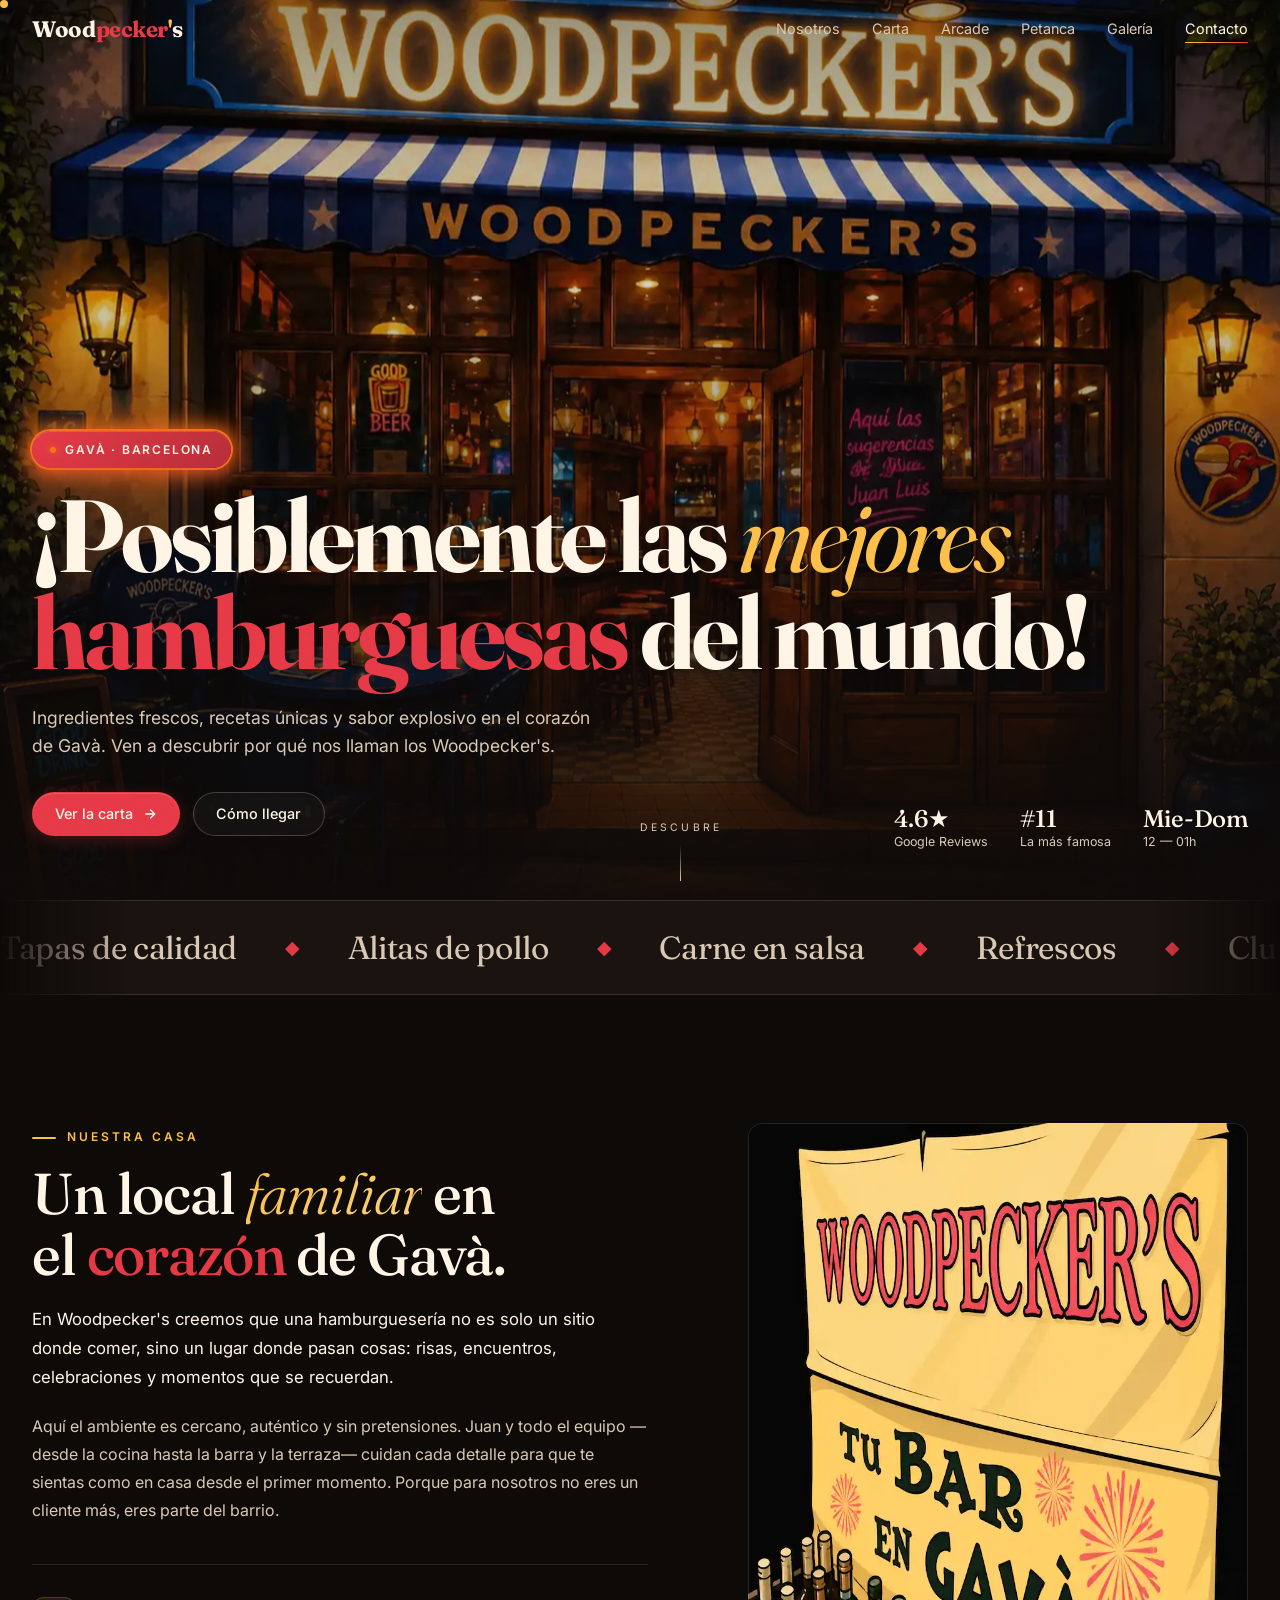
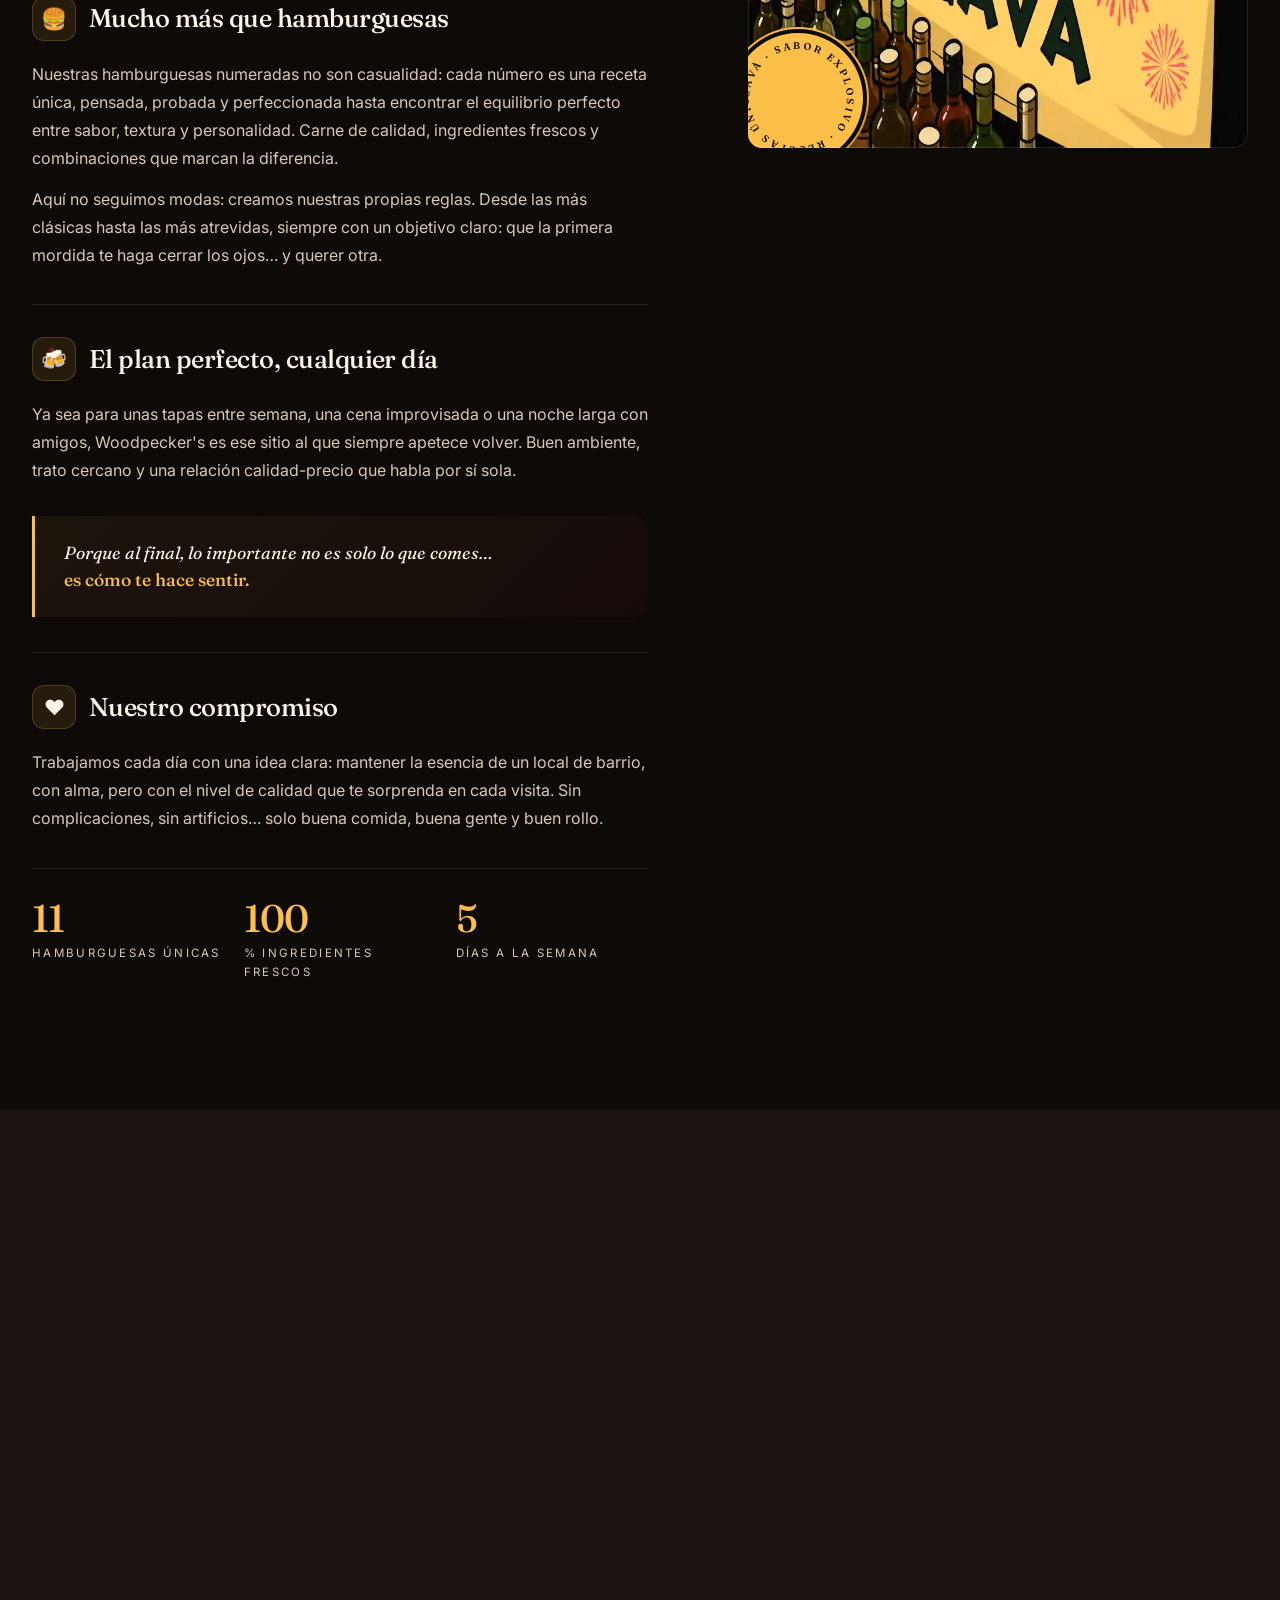
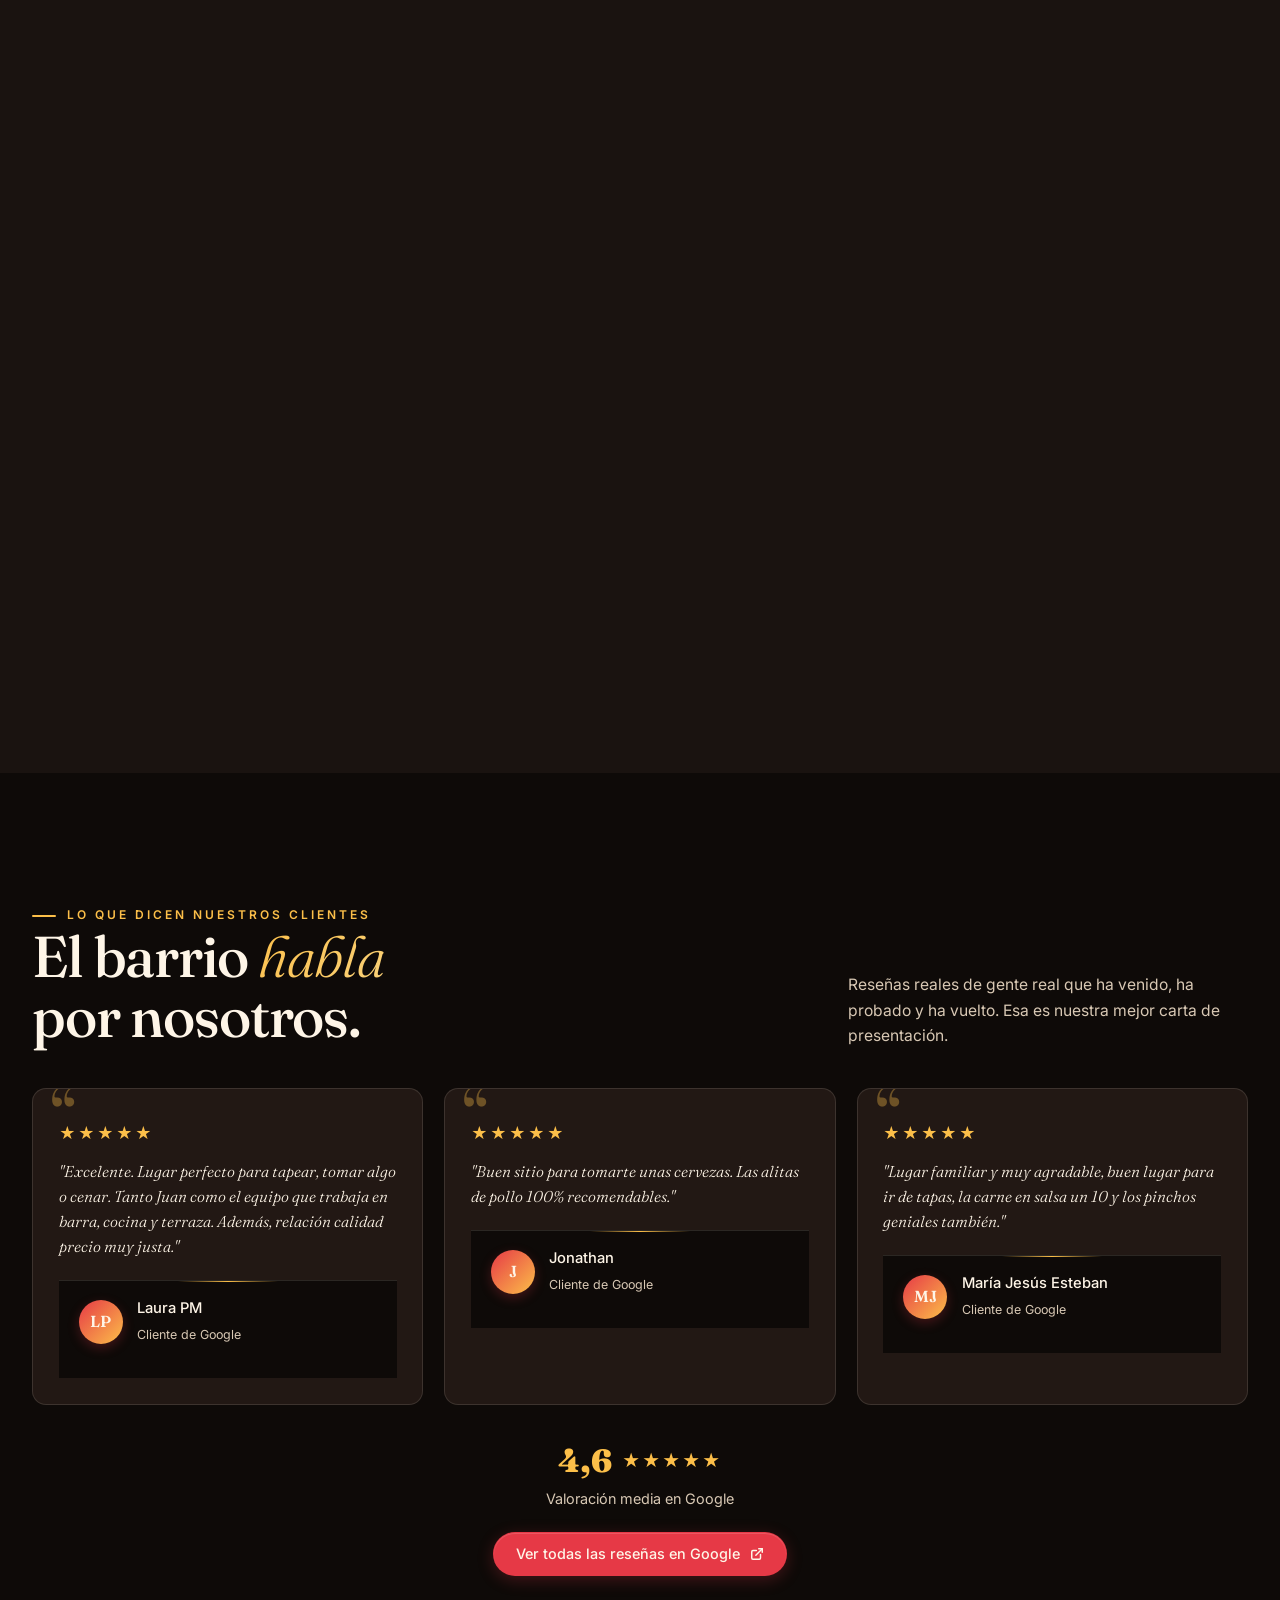
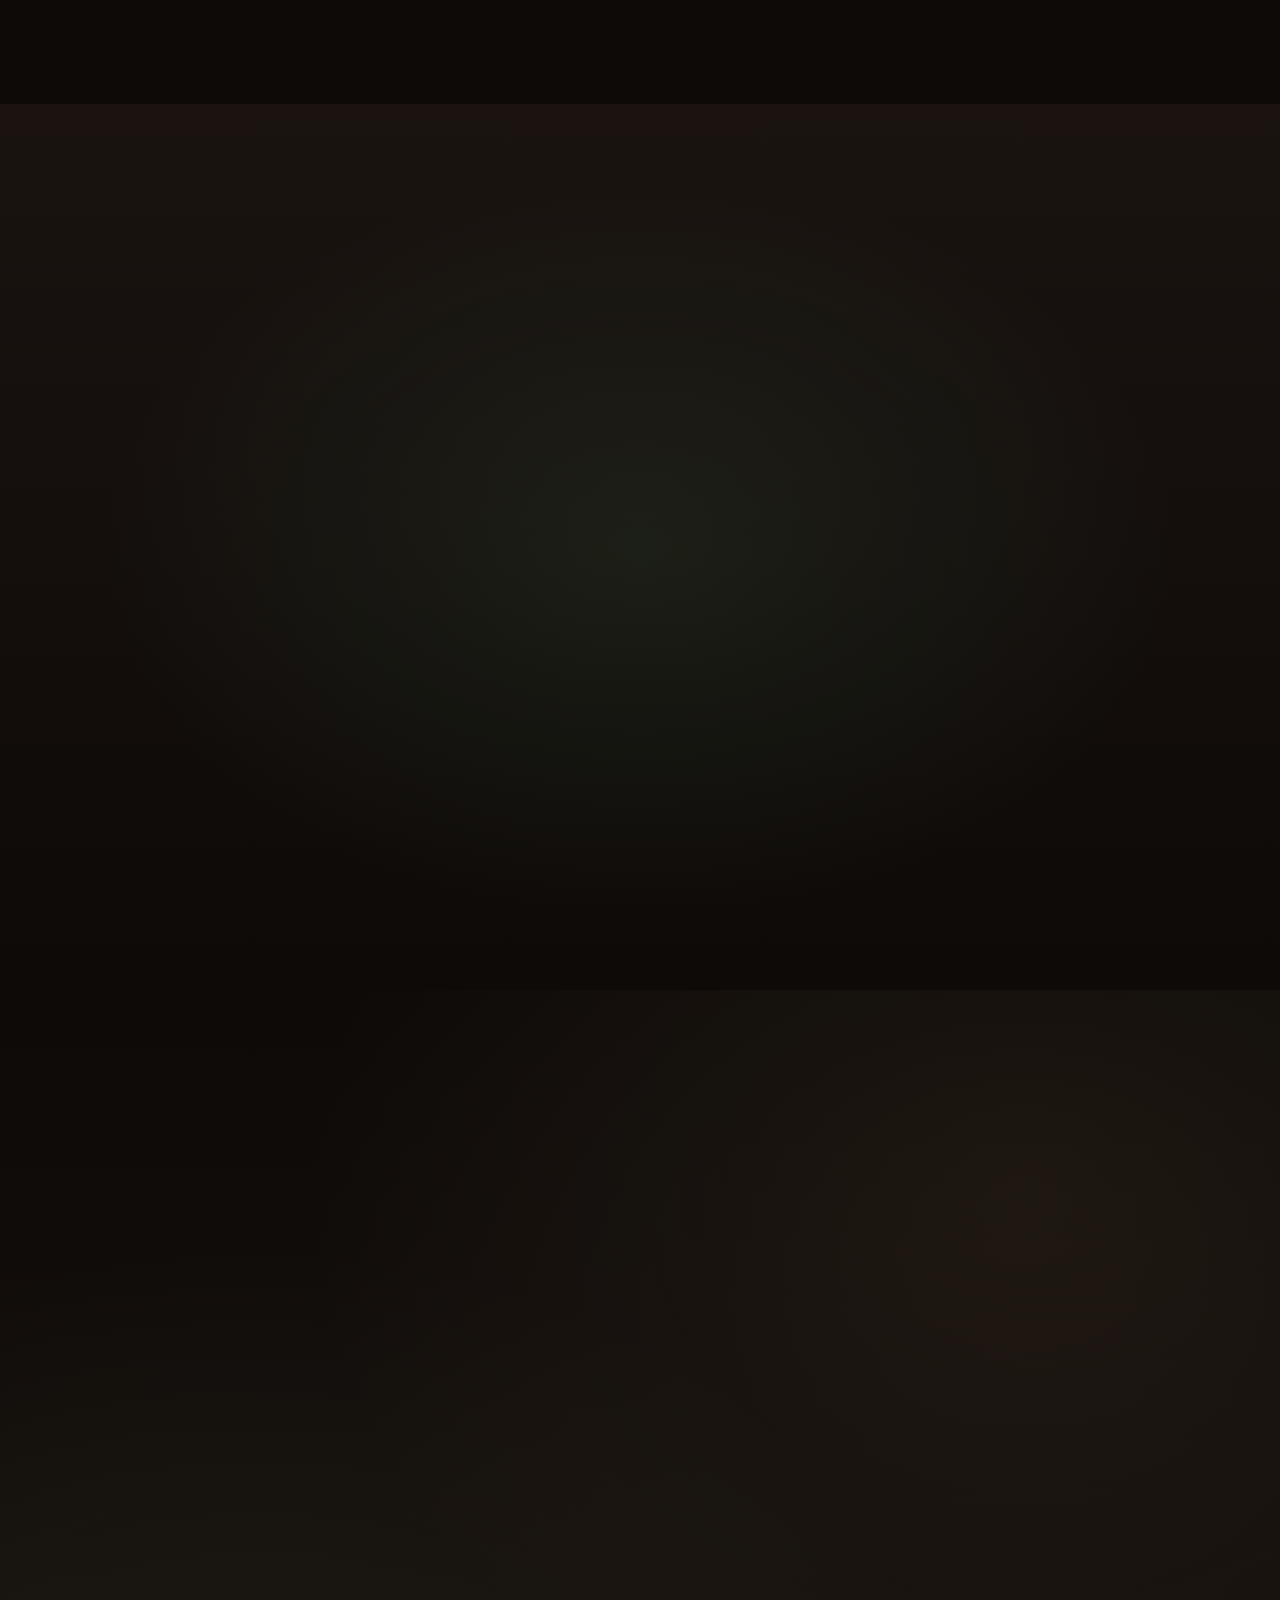
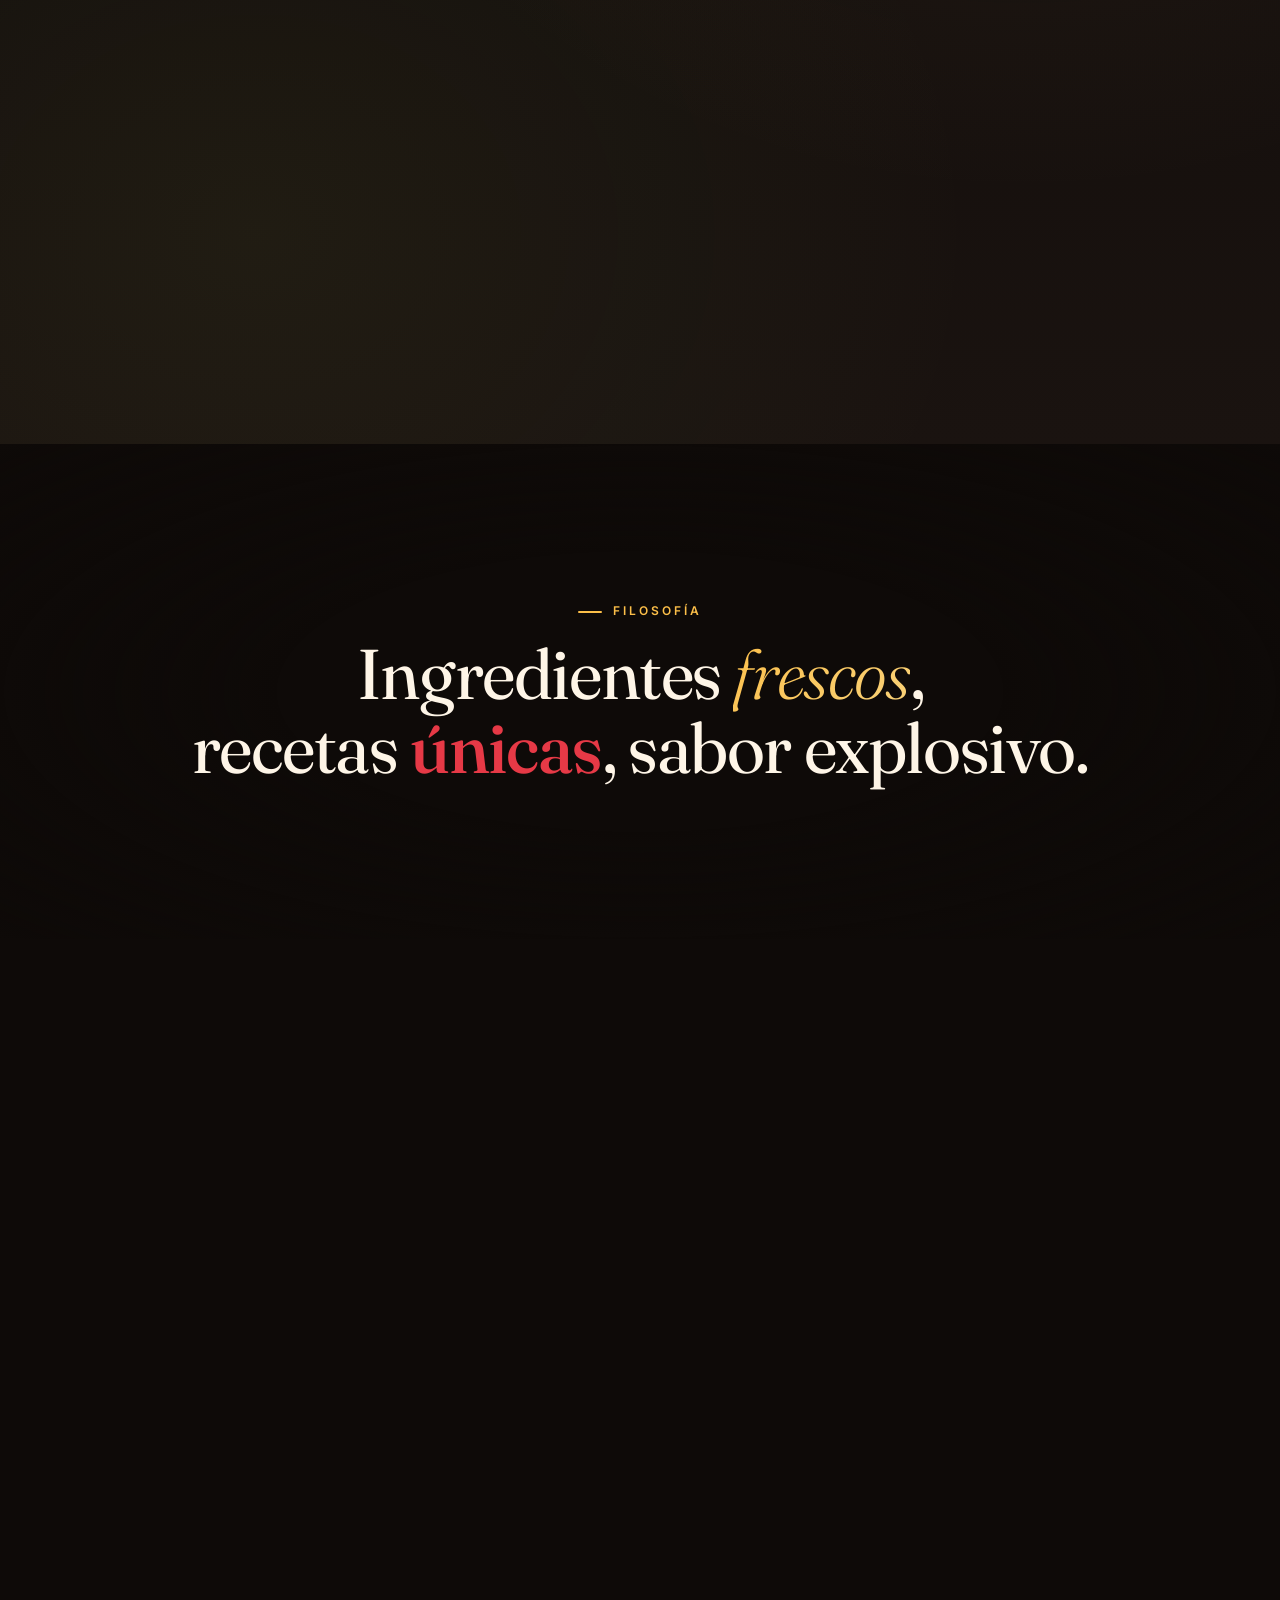
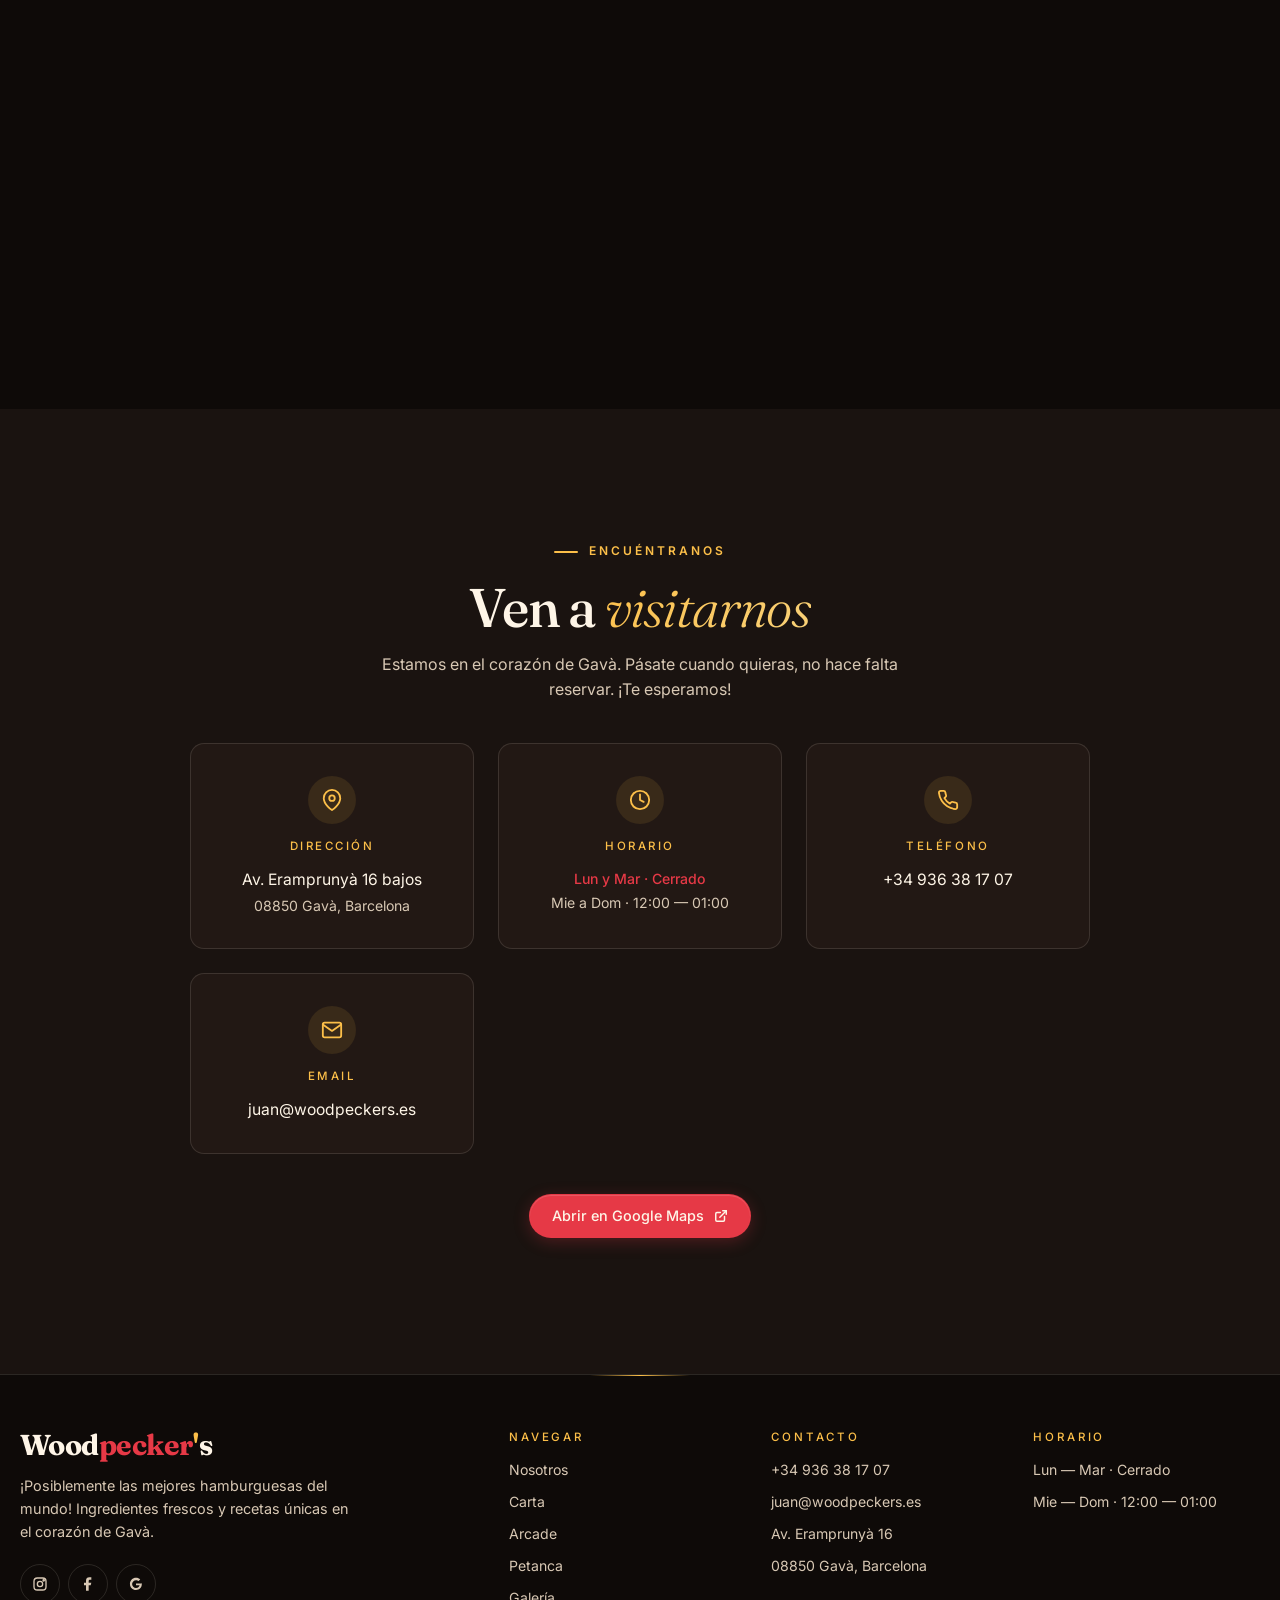
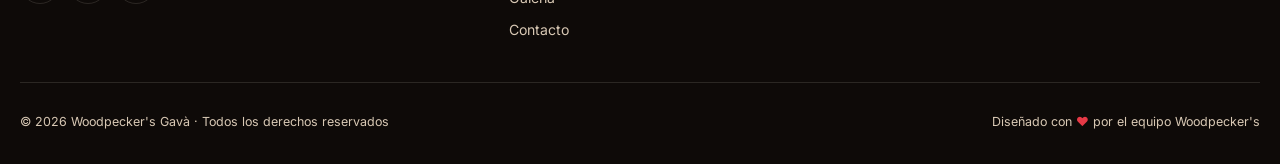
==== commit 9514e986: "Add files via upload" ====
--- a/index.html
+++ b/index.html
@@ -1472,6 +1472,8 @@
   </div>
 </footer>
 
+<script src="js/site.js"></script>
+
 <script>
 (function() {
   'use strict';
@@ -1479,101 +1481,11 @@
   const hasIO = 'IntersectionObserver' in window;
   const prefersReducedMotion = window.matchMedia('(prefers-reduced-motion: reduce)').matches;
 
-  /* Loader con failsafe */
-  const loader = document.getElementById('loader');
-  const hideLoader = () => {
-    if (loader && !loader.classList.contains('hide')) {
-      loader.classList.add('hide');
-      setTimeout(() => loader.remove(), 1000);
-    }
-  };
-  window.addEventListener('load', () => setTimeout(hideLoader, 400));
-  setTimeout(hideLoader, 4000);
-
-  /* Scroll Progress Bar */
-  const progressBar = document.querySelector('.scroll-progress-bar');
-  if (progressBar) {
-    let ticking = false;
-    const docEl = document.documentElement;
-    const updateProgress = () => {
-      const scrollHeight = docEl.scrollHeight - window.innerHeight;
-      const scrolled = scrollHeight > 0 ? (window.scrollY / scrollHeight) * 100 : 0;
-      progressBar.style.width = scrolled + '%';
-    };
-    window.addEventListener('scroll', () => {
-      if (!ticking) {
-        requestAnimationFrame(() => { updateProgress(); ticking = false; });
-        ticking = true;
-      }
-    }, { passive: true });
-    updateProgress();
-  }
-
-  /* Nav scroll */
+  /* El loader, el scroll de la nav, la barra de progreso, el menú móvil (con
+     foco atrapado), el reveal base y el año del footer los gestiona js/site.js
+     — fuente única compartida por todas las páginas. Aquí solo va lo específico
+     de la portada. */
   const nav = document.getElementById('nav');
-  let tickingNav = false;
-  const updateNav = () => {
-    if (nav) nav.classList.toggle('scrolled', window.scrollY > 30);
-    tickingNav = false;
-  };
-  window.addEventListener('scroll', () => {
-    if (!tickingNav) { requestAnimationFrame(updateNav); tickingNav = true; }
-  }, { passive: true });
-  updateNav();
-
-  /* Mobile Menu */
-  const toggle = document.getElementById('menuToggle');
-  const menu = document.getElementById('mobileMenu');
-
-  function closeMenu() {
-    if (!toggle || !menu) return;
-    toggle.classList.remove('active');
-    toggle.setAttribute('aria-expanded', 'false');
-    toggle.setAttribute('aria-label', 'Abrir menú');
-    menu.classList.remove('open');
-    menu.setAttribute('aria-hidden', 'true');
-    document.body.classList.remove('menu-open');
-  }
-
-  function openMenu() {
-    if (!toggle || !menu) return;
-    toggle.classList.add('active');
-    toggle.setAttribute('aria-expanded', 'true');
-    toggle.setAttribute('aria-label', 'Cerrar menú');
-    menu.classList.add('open');
-    menu.setAttribute('aria-hidden', 'false');
-    document.body.classList.add('menu-open');
-  }
-
-  if (toggle && menu) {
-    toggle.addEventListener('click', () => {
-      if (toggle.getAttribute('aria-expanded') === 'true') closeMenu();
-      else openMenu();
-    });
-
-    menu.querySelectorAll('a').forEach(a => {
-      a.addEventListener('click', closeMenu);
-    });
-
-    document.addEventListener('keydown', (e) => {
-      if (e.key === 'Escape' && toggle.getAttribute('aria-expanded') === 'true') {
-        closeMenu();
-        toggle.focus();
-      }
-      // Focus trap: keep Tab inside the menu while open
-      if (e.key === 'Tab' && toggle.getAttribute('aria-expanded') === 'true') {
-        const focusable = [...menu.querySelectorAll('a, button, [tabindex]:not([tabindex="-1"])')];
-        if (!focusable.length) return;
-        const first = focusable[0], last = focusable[focusable.length - 1];
-        if (e.shiftKey && document.activeElement === first) { e.preventDefault(); last.focus(); }
-        else if (!e.shiftKey && document.activeElement === last) { e.preventDefault(); first.focus(); }
-      }
-    });
-
-    menu.addEventListener('click', (e) => {
-      if (e.target === menu) closeMenu();
-    });
-  }
 
   /* Game cards cursor effect */
   const gameCards = document.querySelectorAll('.game-card');
@@ -1595,18 +1507,8 @@
     });
   });
 
-  /* Reveal on scroll */
+  /* Observadores específicos de la portada (el .reveal base lo hace js/site.js) */
   if (hasIO) {
-    const revealObserver = new IntersectionObserver((entries) => {
-      entries.forEach(entry => {
-        if (entry.isIntersecting) {
-          entry.target.classList.add('visible');
-          revealObserver.unobserve(entry.target);
-        }
-      });
-    }, { threshold: 0.12, rootMargin: '0px 0px -60px 0px' });
-
-    document.querySelectorAll('.reveal').forEach(el => revealObserver.observe(el));
 
     /* Scrollspy: resalta la sección activa en la navegación */
     const navLinks = [...document.querySelectorAll('.nav-links a[href^="#"]')];
@@ -1698,10 +1600,6 @@
     const heroBg = document.querySelector('.hero-bg');
     if (heroBg) heroBg.style.animation = 'none';
   }
-
-  /* Año dinámico en el footer */
-  const yearEl = document.getElementById('footerYear');
-  if (yearEl) yearEl.textContent = new Date().getFullYear();
 
   /* ===========================
      CUSTOM CURSOR
--- a/css/base.css
+++ b/css/base.css
@@ -0,0 +1,433 @@
+/* ============================================================
+   Woodpecker's — BASE (plantilla compartida)
+   Tokens de diseño + componentes comunes a todas las páginas:
+   reset, tipografía, loader, nav, menú móvil, botones, reveal,
+   footer y responsive/print de la plantilla.
+   Lo específico de cada página va en su propio <style> inline.
+============================================================ */
+
+/* ========== RESET & TOKENS ========== */
+*, *::before, *::after { box-sizing: border-box; margin: 0; padding: 0; }
+html { scroll-behavior: smooth; -webkit-text-size-adjust: 100%; }
+
+:root {
+  --bg: #0e0a08;
+  --bg-2: #1a1310;
+  --surface: #221814;
+  --wood: #3a2418;
+  --cream: #fef5e7;
+  --cream-dim: #d8c8b4;
+  --ketchup: #e63946;
+  --ketchup-dark: #b52d38;
+  --mustard: #fcbf49;
+  --mustard-glow: rgba(252, 191, 73, 0.3);
+  --lettuce: #a7c957;
+  --pixel: #7be495;
+  --pixel-glow: rgba(123, 228, 149, 0.4);
+  --clay: #c9a876;
+  --clay-dark: #8b6f47;
+  --border: rgba(254, 245, 231, 0.12);
+  --border-strong: rgba(254, 245, 231, 0.2);
+  --radius: 14px;
+  --radius-sm: 8px;
+  --max: 1280px;
+  --ease-out: cubic-bezier(.16, 1, .3, 1);
+  --ease-smooth: cubic-bezier(.4, 0, .2, 1);
+  --ease-spring: cubic-bezier(.34, 1.56, .64, 1);
+  --nav-h: 72px;
+  --safe-bottom: env(safe-area-inset-bottom, 0px);
+  --grad-mustard: linear-gradient(135deg, var(--mustard), #f9d27a);
+  --grad-clay: linear-gradient(135deg, var(--clay), #e0c48e);
+  --grad-ketchup-mustard: linear-gradient(90deg, var(--mustard), var(--ketchup));
+}
+
+@media (prefers-reduced-motion: reduce) {
+  *, *::before, *::after {
+    animation-duration: .01ms !important;
+    animation-iteration-count: 1 !important;
+    transition-duration: .01ms !important;
+    scroll-behavior: auto !important;
+  }
+}
+
+body {
+  font-family: 'Inter', system-ui, -apple-system, BlinkMacSystemFont, 'Segoe UI', sans-serif;
+  background: var(--bg);
+  color: var(--cream);
+  line-height: 1.6;
+  -webkit-font-smoothing: antialiased;
+  -moz-osx-font-smoothing: grayscale;
+  text-rendering: optimizeLegibility;
+  overflow-x: hidden;
+  min-height: 100vh;
+}
+
+body.menu-open { overflow: hidden; }
+body.menu-open::after {
+  content: ""; position: fixed; inset: 0;
+  background: rgba(0,0,0,.5); z-index: 140;
+  animation: fadeIn .4s var(--ease-smooth) both;
+}
+@keyframes fadeIn { from { opacity: 0; } to { opacity: 1; } }
+
+img, video, svg, canvas { max-width: 100%; display: block; height: auto; }
+a { color: inherit; text-decoration: none; }
+button { font: inherit; cursor: pointer; border: none; background: none; color: inherit; }
+
+.grad-text-mustard {
+  background: var(--grad-mustard);
+  -webkit-background-clip: text; background-clip: text;
+  -webkit-text-fill-color: transparent; color: transparent;
+}
+.grad-text-clay {
+  background: var(--grad-clay);
+  -webkit-background-clip: text; background-clip: text;
+  -webkit-text-fill-color: transparent; color: transparent;
+}
+
+.skip-link {
+  position: absolute; left: -9999px; top: auto;
+  width: 1px; height: 1px; overflow: hidden; z-index: 10000;
+}
+.skip-link:focus {
+  position: fixed; top: 1rem; left: 1rem;
+  width: auto; height: auto; padding: .8rem 1.2rem;
+  background: var(--cream); color: var(--bg);
+  border-radius: var(--radius-sm); font-weight: 600; z-index: 10000;
+}
+
+:focus-visible { outline: 2px solid var(--mustard); outline-offset: 3px; border-radius: 4px; }
+button:focus-visible, a:focus-visible {
+  outline: 2px solid var(--mustard); outline-offset: 4px;
+  box-shadow: 0 0 0 6px var(--mustard-glow);
+}
+
+h1, h2, h3, h4 { font-family: 'Fraunces', Georgia, serif; font-weight: 500; line-height: 1.05; letter-spacing: -0.02em; text-wrap: balance; }
+::selection { background: var(--mustard); color: var(--bg); }
+
+html { scrollbar-color: var(--wood) var(--bg-2); scrollbar-width: thin; }
+::-webkit-scrollbar { width: 10px; }
+::-webkit-scrollbar-track { background: var(--bg-2); }
+::-webkit-scrollbar-thumb { background: var(--wood); border-radius: 99px; border: 2px solid var(--bg-2); }
+::-webkit-scrollbar-thumb:hover { background: var(--clay-dark); }
+
+.eyebrow {
+  display: inline-block;
+  font-size: .75rem; font-weight: 600;
+  letter-spacing: .25em; text-transform: uppercase;
+  color: var(--mustard);
+}
+.eyebrow::before {
+  content: ""; display: inline-block;
+  width: 24px; height: 2px; border-radius: 2px;
+  background: var(--mustard);
+  vertical-align: middle; margin-right: .7rem;
+}
+
+section { position: relative; padding: clamp(4rem, 10vw, 8rem) clamp(1.25rem, 4vw, 2rem); scroll-margin-top: var(--nav-h); }
+.container { max-width: var(--max); margin: 0 auto; width: 100%; }
+
+/* ========== SCROLL PROGRESS ========== */
+.scroll-progress {
+  position: fixed; top: 0; left: 0; width: 100%; height: 2px;
+  background: transparent; z-index: 9998; pointer-events: none;
+}
+.scroll-progress-bar {
+  height: 100%; width: 0%;
+  background: var(--grad-ketchup-mustard);
+  transform-origin: left;
+  box-shadow: 0 0 8px var(--mustard-glow);
+}
+
+/* ========== LOADER ========== */
+#loader {
+  position: fixed; inset: 0; z-index: 9999;
+  background: var(--bg);
+  display: flex; align-items: center; justify-content: center;
+  transition: opacity 1s var(--ease-out), visibility 1s;
+}
+#loader.hide { opacity: 0; visibility: hidden; pointer-events: none; }
+.loader-logo {
+  font-family: 'Fraunces', serif; font-weight: 700;
+  font-size: clamp(1.8rem, 6vw, 3.2rem);
+  letter-spacing: -.02em; color: var(--cream);
+  display: flex; align-items: center; gap: .1rem;
+  white-space: nowrap;
+}
+.loader-logo span { display: inline-block; opacity: 0; transform: translateY(20px) scale(0.9); }
+.loader-logo span:nth-child(1){ color: var(--ketchup); animation: loaderRise .9s var(--ease-spring) .1s forwards; }
+.loader-logo span:nth-child(2){ animation: loaderRise .9s var(--ease-spring) .2s forwards; }
+.loader-logo span:nth-child(3){ color: var(--mustard); animation: loaderRise .9s var(--ease-spring) .3s forwards; }
+.loader-logo span:nth-child(4){ animation: loaderRise .9s var(--ease-spring) .4s forwards; }
+@keyframes loaderRise { to { opacity: 1; transform: none; } }
+
+/* ========== NAV ========== */
+.nav {
+  position: fixed; top: 0; left: 0; right: 0; z-index: 150;
+  padding: 1rem clamp(1.25rem, 4vw, 2rem);
+  display: flex; align-items: center; justify-content: space-between;
+  transition: background .5s var(--ease-smooth), padding .5s var(--ease-smooth), border-color .5s var(--ease-smooth);
+  border-bottom: 1px solid transparent;
+  padding-top: calc(1rem + env(safe-area-inset-top, 0px));
+}
+.nav.scrolled {
+  background: rgba(14, 10, 8, .85);
+  -webkit-backdrop-filter: blur(14px) saturate(140%);
+  backdrop-filter: blur(14px) saturate(140%);
+  padding: .7rem clamp(1.25rem, 4vw, 2rem);
+  padding-top: calc(.7rem + env(safe-area-inset-top, 0px));
+  border-bottom-color: var(--border);
+}
+.brand {
+  font-family: 'Fraunces', serif;
+  font-size: 1.4rem; font-weight: 700; letter-spacing: -.02em;
+  display: flex; align-items: baseline; gap: .02rem;
+  line-height: 1; flex-shrink: 0;
+  transition: transform .3s var(--ease-spring);
+  z-index: 160; position: relative;
+}
+.brand:hover { transform: scale(1.05); }
+.brand em { font-style: normal; color: var(--ketchup); }
+.brand .apos { color: var(--mustard); }
+
+.nav-links { display: flex; align-items: center; gap: 2rem; list-style: none; }
+.nav-links a {
+  font-size: .9rem; font-weight: 400; color: var(--cream-dim);
+  position: relative; padding: .25rem 0;
+  transition: color .3s var(--ease-smooth);
+}
+.nav-links a::after {
+  content: ""; position: absolute; left: 0; bottom: -2px;
+  height: 1.5px; width: 0;
+  background: var(--grad-ketchup-mustard);
+  transition: width .4s var(--ease-out);
+  border-radius: 2px;
+}
+.nav-links a:hover { color: var(--cream); }
+.nav-links a:hover::after { width: 100%; }
+.nav-links a.active { color: var(--cream); }
+.nav-links a.active::after { width: 100%; }
+
+.menu-toggle {
+  display: none;
+  width: 48px; height: 48px;
+  border: 1px solid var(--border); border-radius: 12px;
+  position: relative; z-index: 160;
+  background: rgba(14,10,8,.6);
+  -webkit-backdrop-filter: blur(8px);
+  backdrop-filter: blur(8px);
+  flex-shrink: 0;
+  transition: border-color .3s, background .3s;
+}
+.menu-toggle:hover { border-color: var(--mustard); background: rgba(252,191,73,.1); }
+.menu-toggle .bar {
+  position: absolute; left: 50%;
+  width: 20px; height: 1.5px; background: var(--cream);
+  transition: transform .45s var(--ease-spring);
+  border-radius: 2px;
+  transform-origin: center;
+}
+.menu-toggle .bar:nth-child(1) { top: calc(50% - 4px); transform: translateX(-50%); }
+.menu-toggle .bar:nth-child(2) { top: calc(50% + 4px); transform: translateX(-50%); }
+.menu-toggle.active .bar:nth-child(1) { top: 50%; transform: translate(-50%, 0) rotate(45deg); }
+.menu-toggle.active .bar:nth-child(2) { top: 50%; transform: translate(-50%, 0) rotate(-45deg); }
+
+/* ========== MOBILE MENU ========== */
+.mobile-menu {
+  position: fixed; inset: 0; z-index: 145;
+  background: var(--bg);
+  display: flex; flex-direction: column;
+  overflow-y: auto; -webkit-overflow-scrolling: touch;
+  padding-top: calc(80px + env(safe-area-inset-top, 0px));
+  padding-bottom: calc(2rem + var(--safe-bottom));
+  transform: translateX(100%);
+  transition: transform .55s var(--ease-out);
+  visibility: hidden;
+  contain: layout style;
+}
+.mobile-menu.open { transform: none; visibility: visible; }
+
+.mobile-menu-nav {
+  flex: 1;
+  padding: 1.5rem clamp(1.5rem, 5vw, 2.5rem);
+  display: flex; flex-direction: column; gap: .1rem;
+}
+.mobile-menu-item {
+  display: flex; align-items: center; gap: 1rem;
+  padding: 1rem 0;
+  border-bottom: 1px solid rgba(254,245,231,.06);
+  color: var(--cream);
+  opacity: 0;
+  transform: translateX(20px);
+  transition: opacity .4s var(--ease-out), transform .4s var(--ease-out), color .3s;
+  will-change: opacity, transform;
+}
+.mobile-menu.open .mobile-menu-item { opacity: 1; transform: none; }
+.mobile-menu.open .mobile-menu-item:nth-child(1) { transition-delay: .08s; }
+.mobile-menu.open .mobile-menu-item:nth-child(2) { transition-delay: .13s; }
+.mobile-menu.open .mobile-menu-item:nth-child(3) { transition-delay: .18s; }
+.mobile-menu.open .mobile-menu-item:nth-child(4) { transition-delay: .23s; }
+.mobile-menu.open .mobile-menu-item:nth-child(5) { transition-delay: .28s; }
+.mobile-menu.open .mobile-menu-item:nth-child(6) { transition-delay: .33s; }
+.mobile-menu.open .mobile-menu-item:nth-child(7) { transition-delay: .38s; }
+
+.mobile-menu-item:hover, .mobile-menu-item:focus-visible { color: var(--mustard); }
+.mobile-menu-icon {
+  width: 42px; height: 42px;
+  display: flex; align-items: center; justify-content: center;
+  border-radius: 12px; flex-shrink: 0; font-size: 1.2rem;
+  transition: transform .3s var(--ease-spring);
+}
+.mobile-menu-item:hover .mobile-menu-icon { transform: scale(1.1); }
+.mobile-menu-icon.hero-icon { background: rgba(230,57,70,.12); }
+.mobile-menu-icon.about-icon, .mobile-menu-icon.cart-icon, .mobile-menu-icon.gallery-icon { background: rgba(252,191,73,.12); }
+.mobile-menu-icon.arcade-icon { background: rgba(123,228,149,.12); }
+.mobile-menu-icon.petanca-icon { background: rgba(201,168,118,.12); }
+.mobile-menu-icon.contact-icon { background: rgba(167,201,87,.12); }
+
+.mobile-menu-text { flex: 1; }
+.mobile-menu-text h3 {
+  font-family: 'Fraunces', serif;
+  font-size: 1.35rem; font-weight: 500; letter-spacing: -.01em; line-height: 1.1;
+}
+.mobile-menu-text p {
+  font-size: .82rem; color: var(--cream-dim);
+  margin-top: .25rem; line-height: 1.3;
+}
+.mobile-menu-arrow {
+  color: var(--cream-dim); font-size: .85rem;
+  transition: transform .3s var(--ease-out), color .3s;
+  flex-shrink: 0; opacity: .5;
+}
+.mobile-menu-item:hover .mobile-menu-arrow {
+  transform: translateX(4px); color: var(--mustard); opacity: 1;
+}
+
+/* ========== BUTTONS ========== */
+.btn {
+  display: inline-flex; align-items: center; gap: .6rem;
+  padding: .85rem 1.4rem; border-radius: 999px;
+  font-size: .9rem; font-weight: 500;
+  transition: transform .4s var(--ease-out), box-shadow .4s var(--ease-out), background .4s var(--ease-out), color .4s var(--ease-out), border-color .4s var(--ease-out);
+  border: 1px solid transparent;
+  white-space: nowrap; text-align: center;
+  justify-content: center; line-height: 1;
+  position: relative; overflow: hidden;
+  contain: layout style;
+}
+.btn::before {
+  content: ""; position: absolute; top: 50%; left: 50%;
+  width: 0; height: 0; border-radius: 50%;
+  background: rgba(255,255,255,0.15);
+  transform: translate(-50%, -50%);
+  transition: width .5s var(--ease-out), height .5s var(--ease-out);
+}
+.btn:hover::before { width: 300px; height: 300px; }
+.btn svg { flex-shrink: 0; transition: transform .3s var(--ease-out); }
+.btn:hover svg { transform: translateX(2px); }
+
+.btn-primary {
+  background: var(--ketchup); color: var(--cream);
+  box-shadow: 0 4px 16px rgba(230,57,70,.25), inset 0 1px 0 rgba(255,255,255,.15);
+}
+.btn-primary:hover {
+  background: var(--mustard); color: var(--bg);
+  transform: translateY(-3px);
+  box-shadow: 0 12px 32px rgba(252,191,73,.35), inset 0 1px 0 rgba(255,255,255,.2);
+}
+.btn-ghost {
+  border: 1px solid var(--border-strong); color: var(--cream);
+  background: rgba(254,245,231,0.03);
+}
+.btn-ghost:hover {
+  border-color: var(--mustard); color: var(--mustard);
+  background: rgba(252,191,73,.08);
+  transform: translateY(-3px);
+}
+.btn-clay {
+  background: linear-gradient(135deg, var(--clay), var(--clay-dark));
+  color: var(--bg); font-weight: 600;
+  box-shadow: 0 4px 16px rgba(201,168,118,.3), inset 0 1px 0 rgba(255,255,255,.2);
+}
+.btn-clay:hover {
+  background: linear-gradient(135deg, #d4b384, var(--clay));
+  transform: translateY(-3px);
+  box-shadow: 0 12px 32px rgba(201,168,118,.4), inset 0 1px 0 rgba(255,255,255,.25);
+}
+
+/* ========== REVEAL ========== */
+.reveal {
+  opacity: 0;
+  transform: translate3d(0, 40px, 0);
+  transition: opacity .9s var(--ease-out), transform .9s var(--ease-out);
+  transition-delay: var(--delay, 0s);
+}
+.reveal.visible { opacity: 1; transform: none; }
+.reveal.blur {
+  will-change: opacity, transform, filter;
+  filter: blur(8px);
+  transition: opacity .9s var(--ease-out), transform .9s var(--ease-out), filter .9s var(--ease-out);
+}
+.reveal.blur.visible { filter: blur(0); will-change: auto; }
+
+/* ========== FOOTER ========== */
+footer { padding: 3.5rem 1.25rem 2rem; padding-bottom: calc(2rem + var(--safe-bottom)); border-top: 1px solid var(--border); background: var(--bg); position: relative; }
+footer::before {
+  content: ""; position: absolute; top: 0; left: 50%; transform: translateX(-50%);
+  width: 100px; height: 1px; background: linear-gradient(90deg, transparent, var(--mustard), transparent);
+}
+.footer-top { max-width: var(--max); margin: 0 auto; display: grid; grid-template-columns: 2fr 1fr 1fr 1fr; gap: 2.2rem; padding-bottom: 2.5rem; }
+.footer-brand .brand { font-size: 1.8rem; }
+.footer-brand p { margin-top: .9rem; color: var(--cream-dim); font-size: .9rem; max-width: 340px; line-height: 1.6; }
+.socials { margin-top: 1.3rem; display: flex; gap: .5rem; }
+.socials a {
+  width: 40px; height: 40px; display: inline-flex; align-items: center; justify-content: center;
+  border: 1px solid var(--border); border-radius: 50%;
+  transition: all .4s var(--ease-spring); color: var(--cream-dim); position: relative; overflow: hidden;
+}
+.socials a::before {
+  content: ""; position: absolute; inset: 0; background: var(--ketchup);
+  transform: scale(0); border-radius: 50%; transition: transform .4s var(--ease-spring);
+}
+.socials a:hover, .socials a:focus-visible { color: var(--cream); border-color: var(--ketchup); transform: translateY(-4px); }
+.socials a:hover::before { transform: scale(1); }
+.socials svg { width: 16px; height: 16px; position: relative; z-index: 1; }
+.footer-col h4 { font-family: 'Inter', sans-serif; font-weight: 500; font-size: .72rem; letter-spacing: .25em; text-transform: uppercase; color: var(--mustard); margin-bottom: 1rem; }
+.footer-col ul { list-style: none; display: grid; gap: .6rem; }
+.footer-col a, .footer-col li { color: var(--cream-dim); font-size: .88rem; transition: color .3s, padding-left .3s var(--ease-out); display: inline-block; }
+.footer-col a:hover { color: var(--cream); padding-left: 4px; }
+.footer-bottom {
+  max-width: var(--max); margin: 0 auto; padding-top: 1.8rem;
+  border-top: 1px solid var(--border); display: flex; justify-content: space-between; gap: 1rem;
+  flex-wrap: wrap; font-size: .78rem; color: var(--cream-dim);
+}
+.footer-bottom .heart { color: var(--ketchup); display: inline-block; animation: heartbeat 1.5s ease-in-out infinite; }
+@keyframes heartbeat {
+  0%, 100% { transform: scale(1); } 10% { transform: scale(1.2); } 20% { transform: scale(1); }
+  30% { transform: scale(1.15); } 40% { transform: scale(1); }
+}
+
+/* ========== RESPONSIVE / PRINT (plantilla) ========== */
+@media (max-width: 900px) {
+  :root { --nav-h: 64px; }
+  .nav-links { display: none; }
+  .menu-toggle { display: flex; align-items: center; justify-content: center; }
+  .footer-top { grid-template-columns: 1fr 1fr; gap: 1.8rem; }
+}
+@media (max-width: 480px) {
+  .footer-top { grid-template-columns: 1fr; gap: 1.5rem; }
+}
+@media (min-width: 901px) {
+  .mobile-menu { display: none; }
+}
+@media (max-height: 500px) and (orientation: landscape) {
+  .mobile-menu { padding-top: calc(60px + env(safe-area-inset-top, 0px)); padding-bottom: 1rem; }
+  .mobile-menu-nav { gap: 0; }
+  .mobile-menu-item { padding: .7rem 0; }
+  .mobile-menu-icon { width: 36px; height: 36px; }
+  .mobile-menu-text h3 { font-size: 1.1rem; }
+  .mobile-menu-text p { display: none; }
+}
+@media print {
+  .nav, #loader, .mobile-menu, .menu-toggle, .scroll-progress { display: none; }
+}
